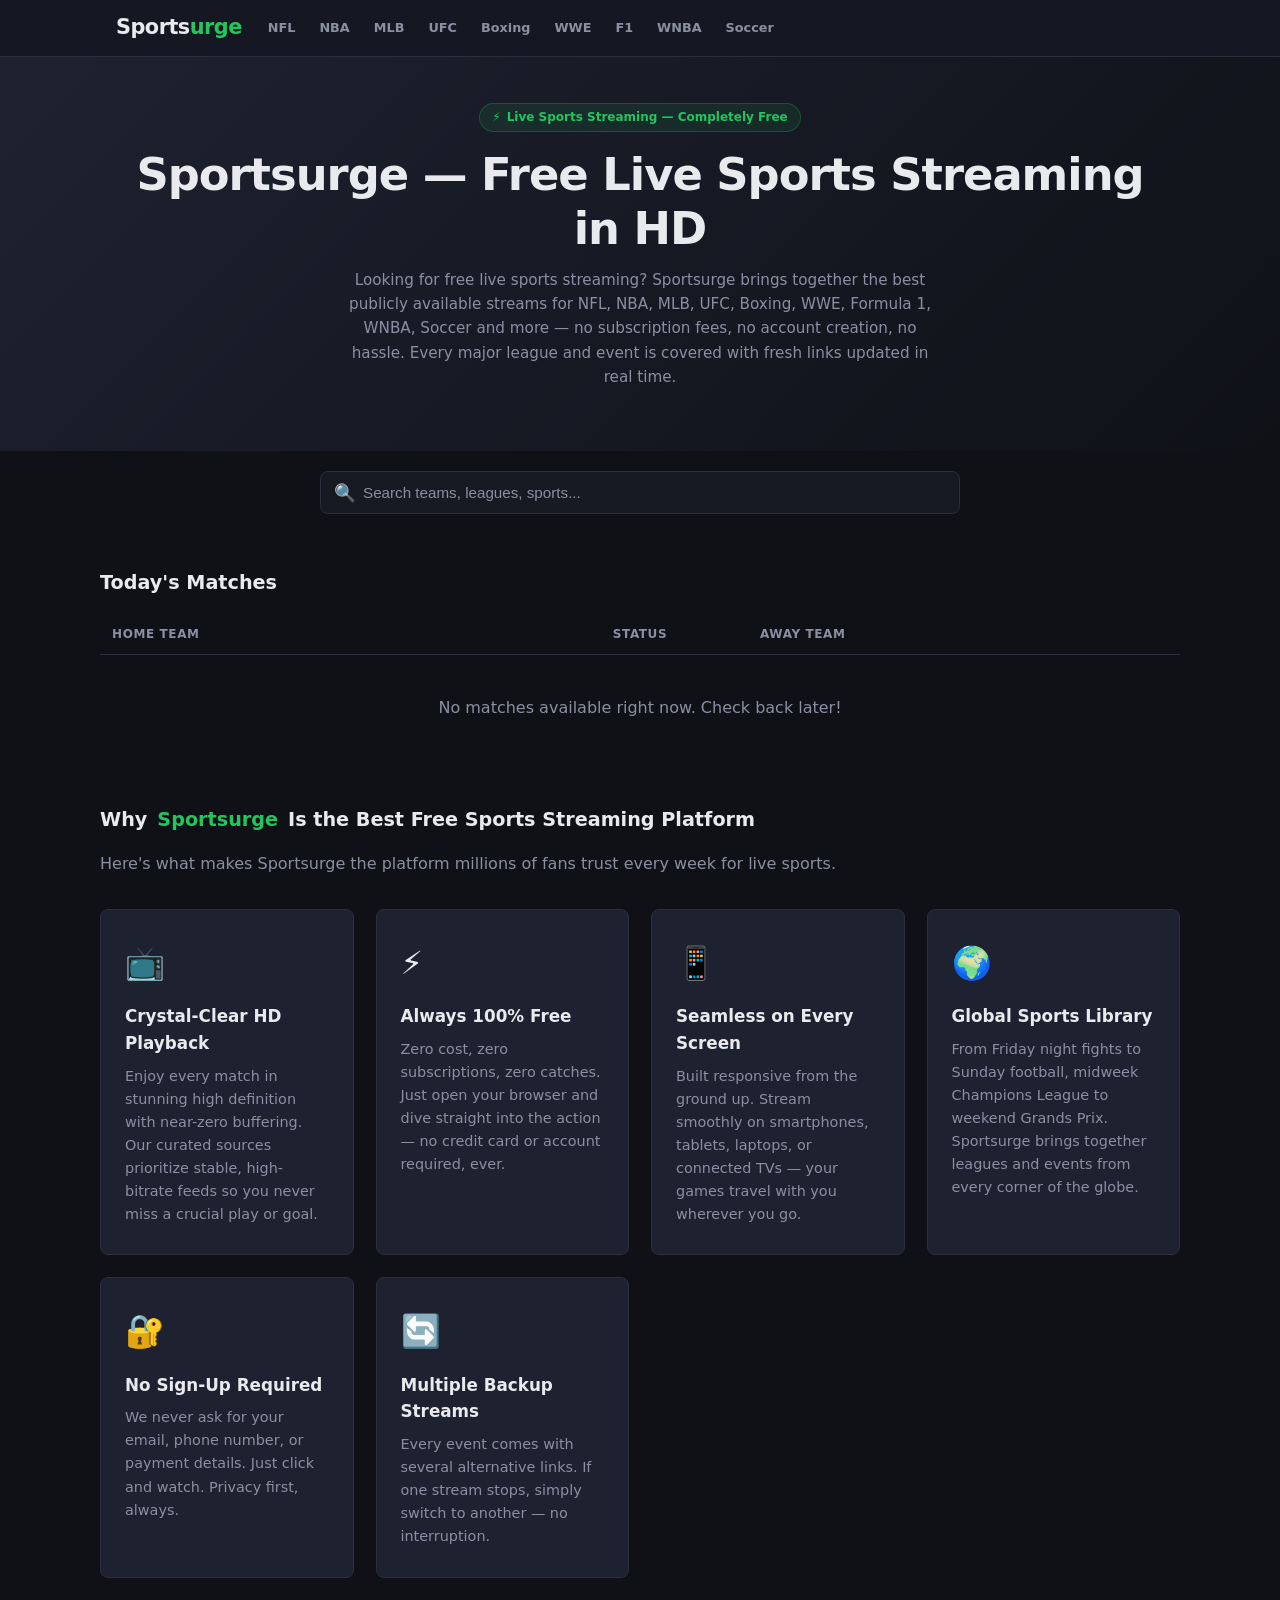
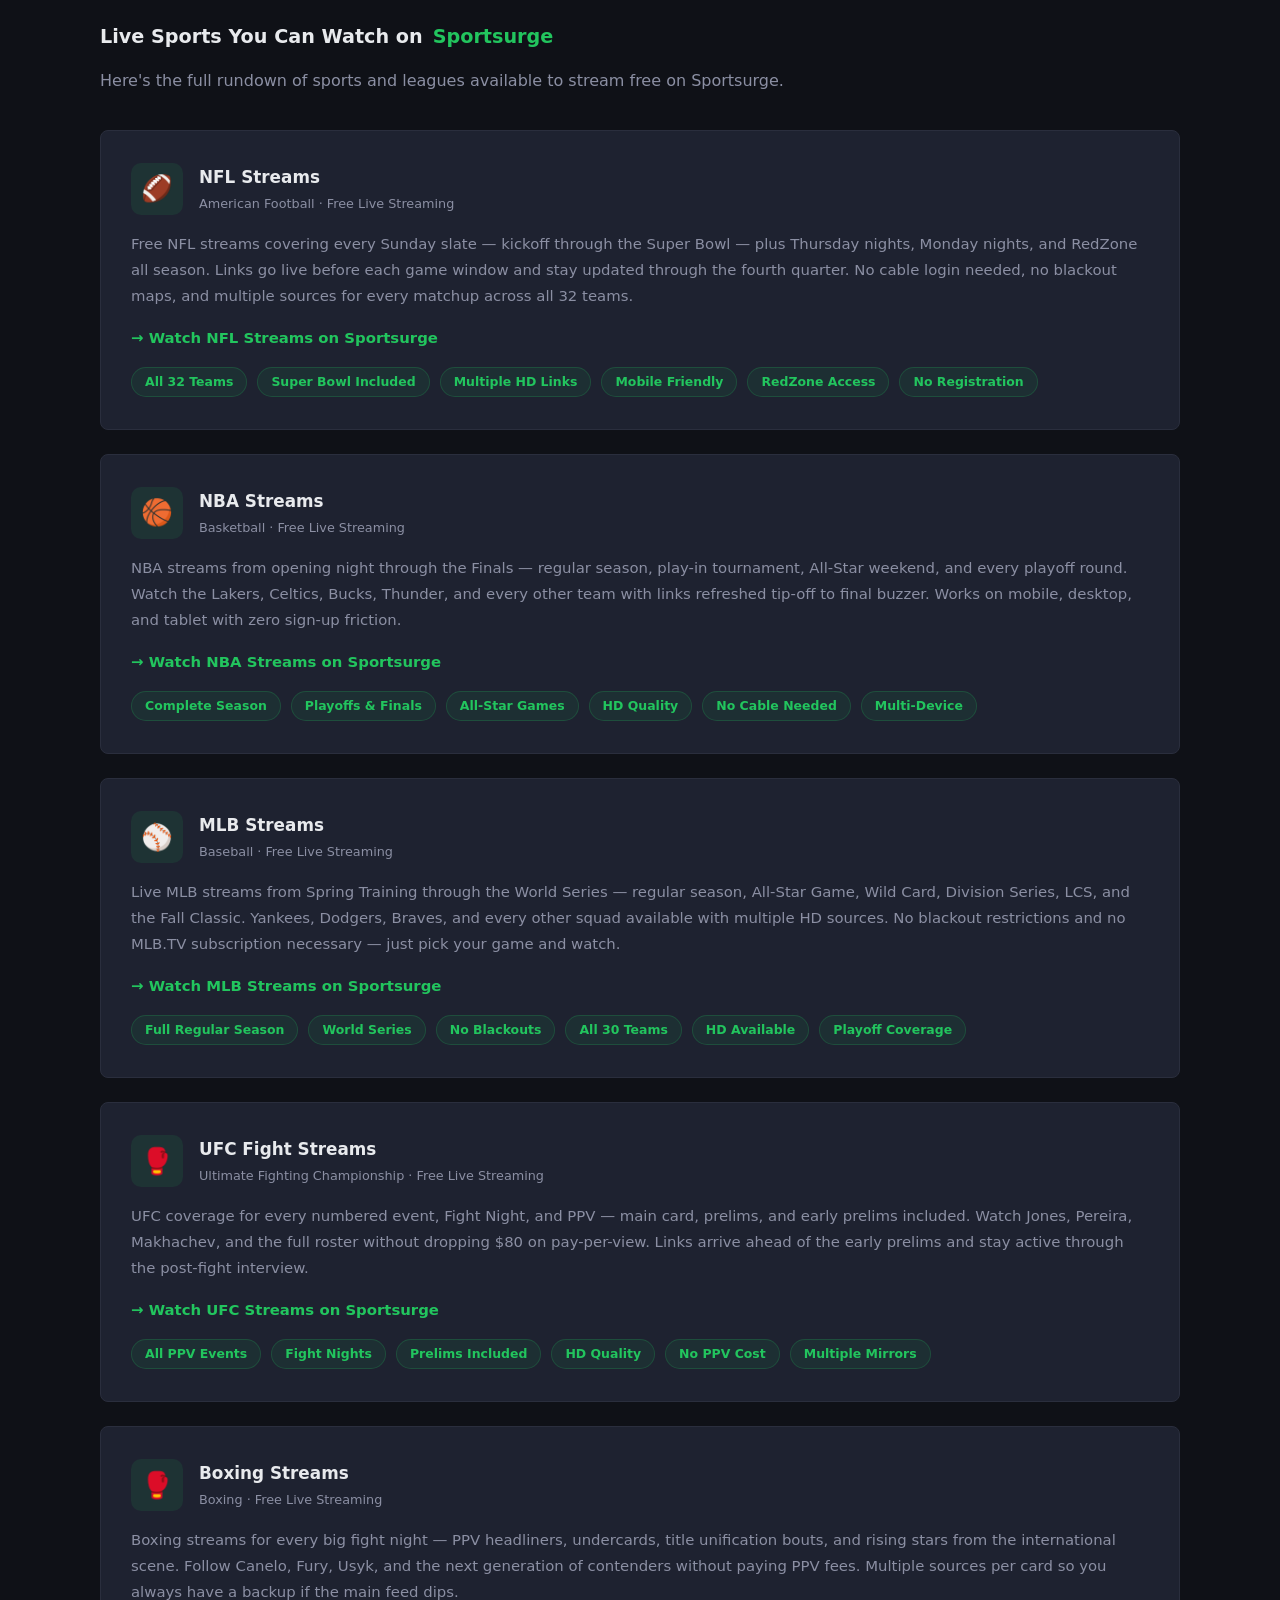
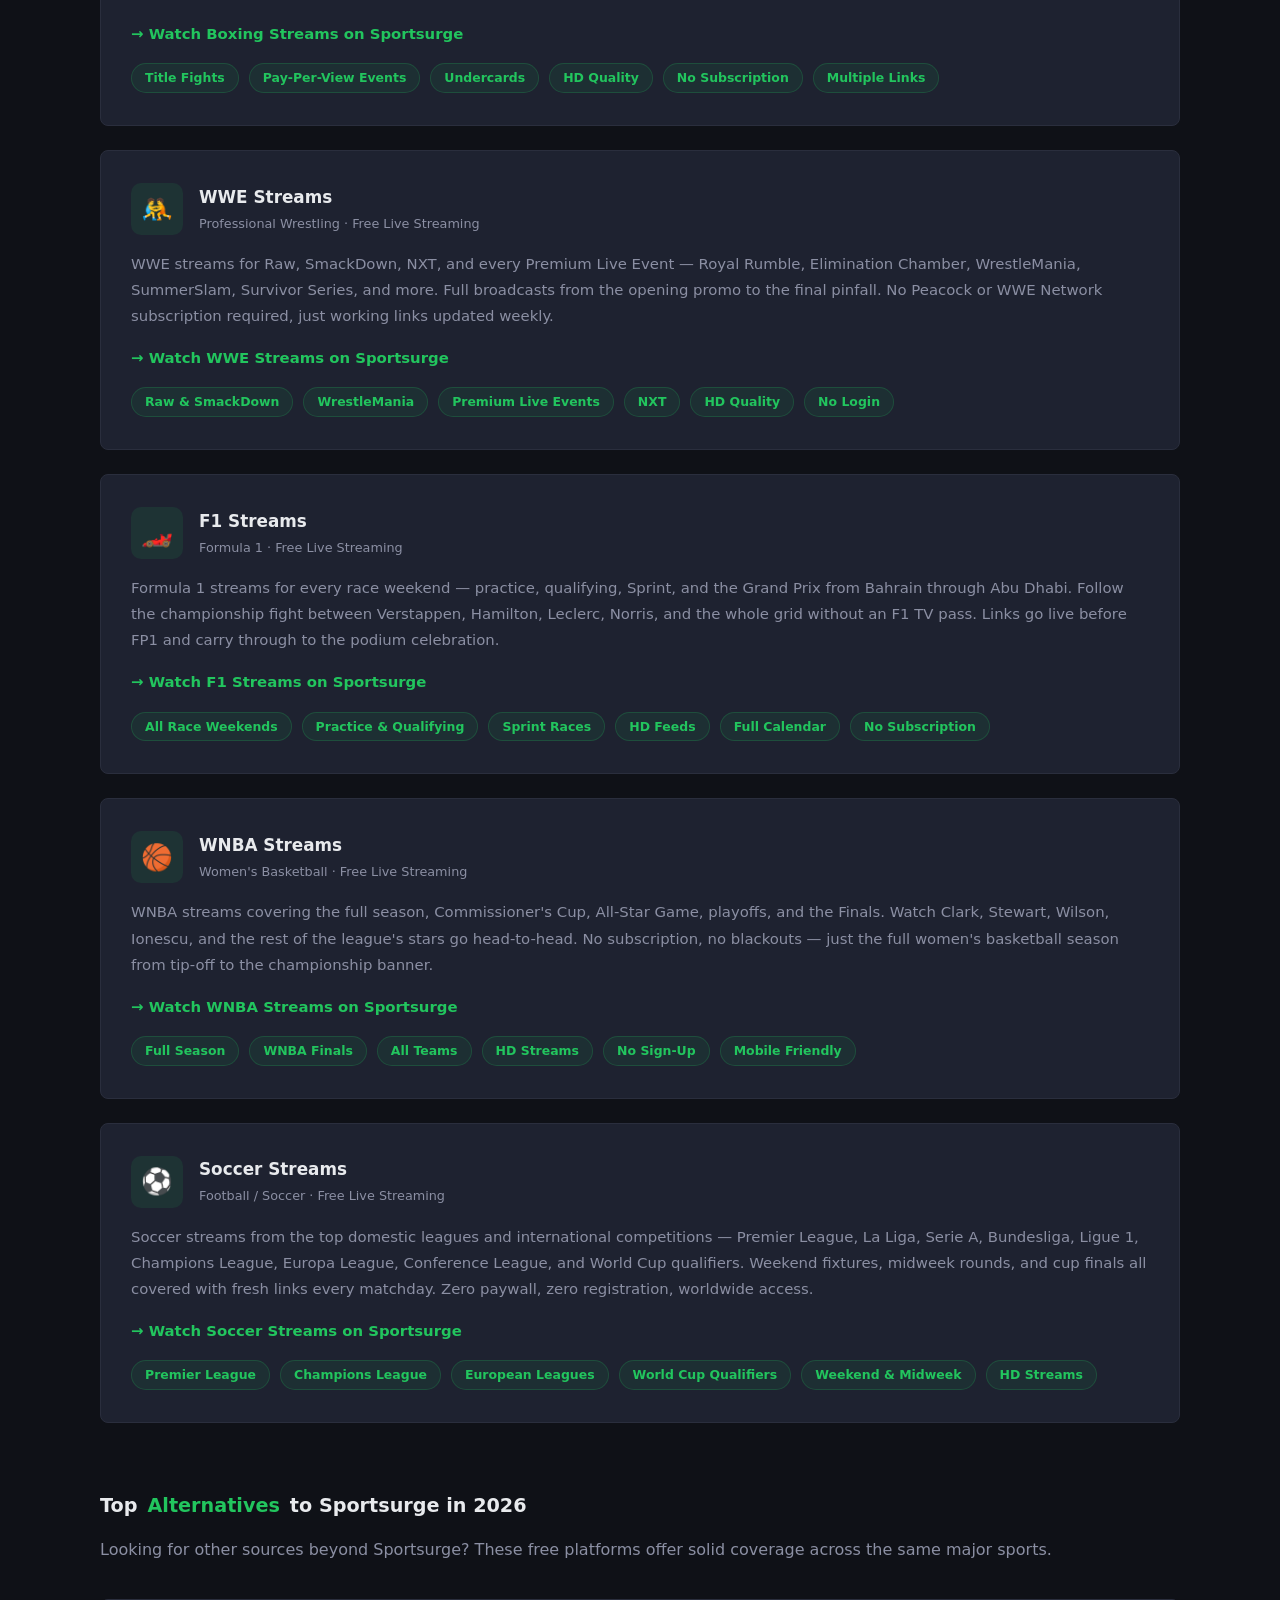
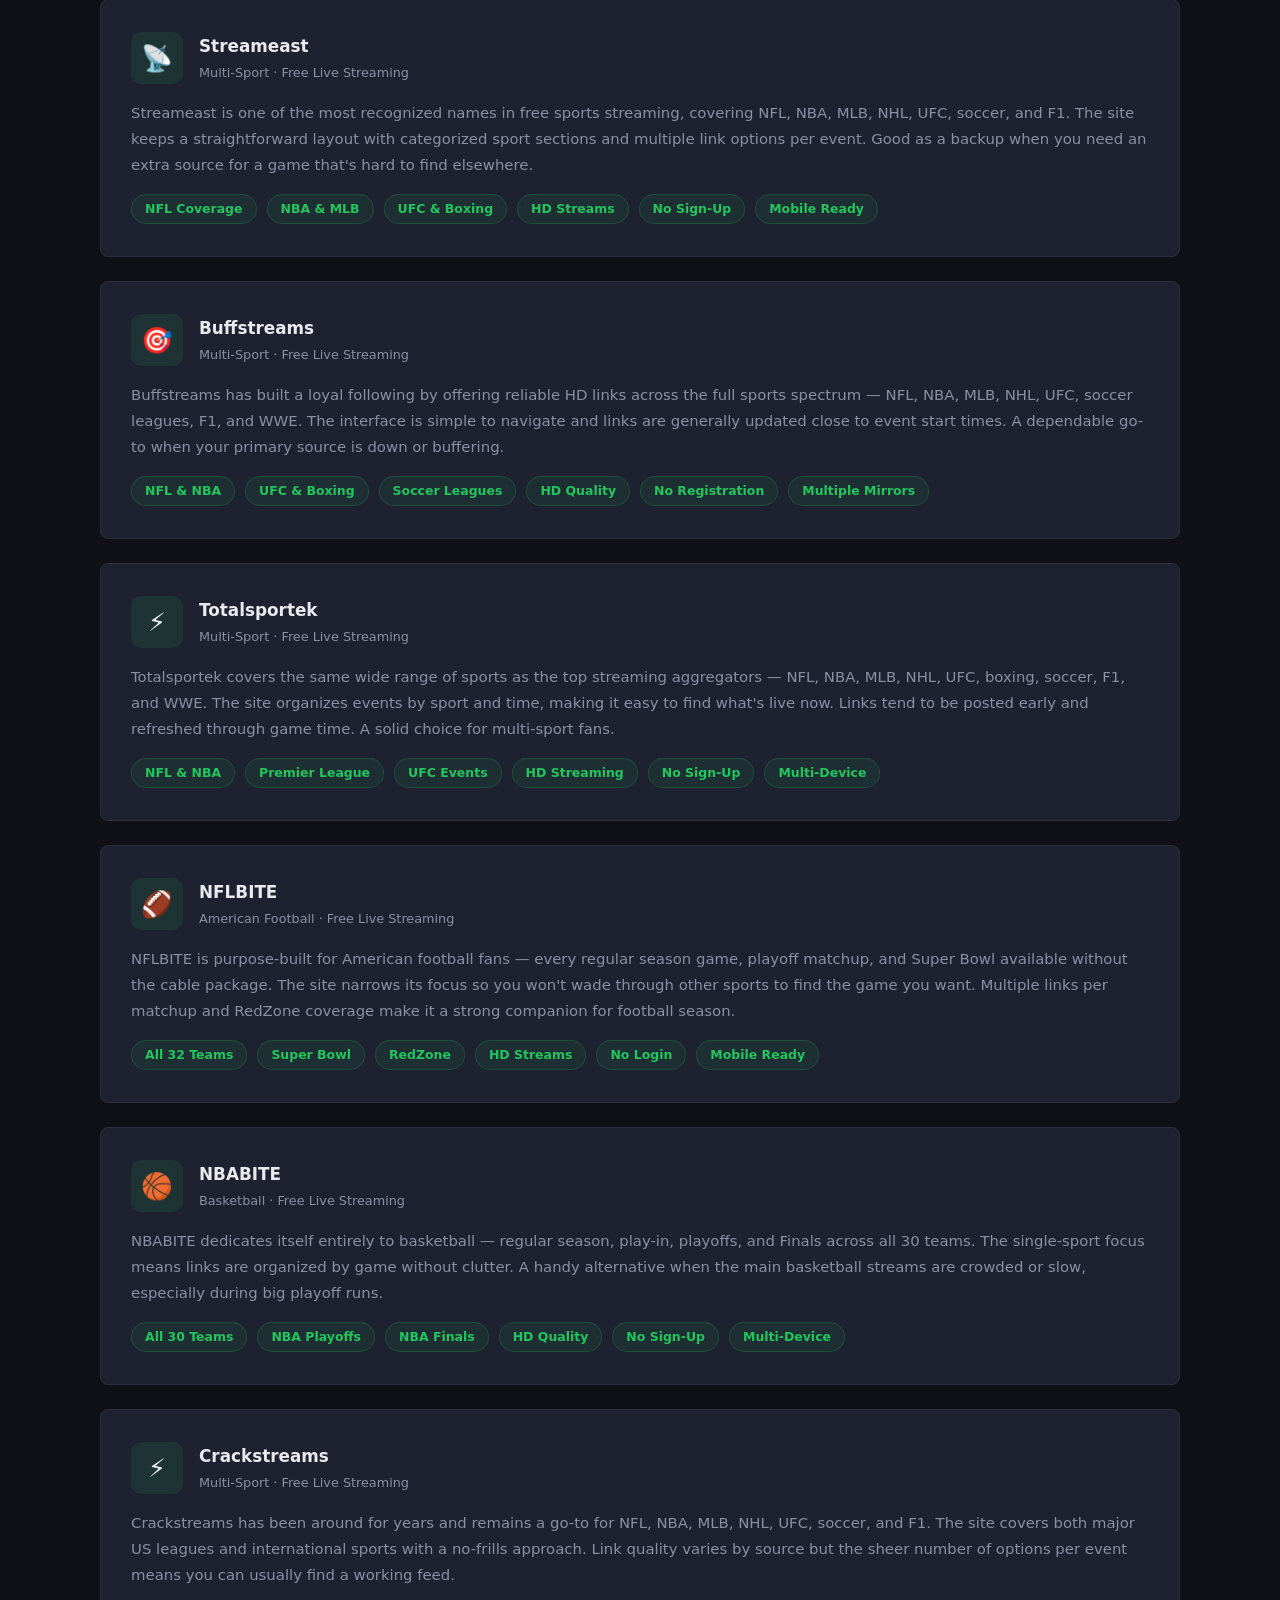
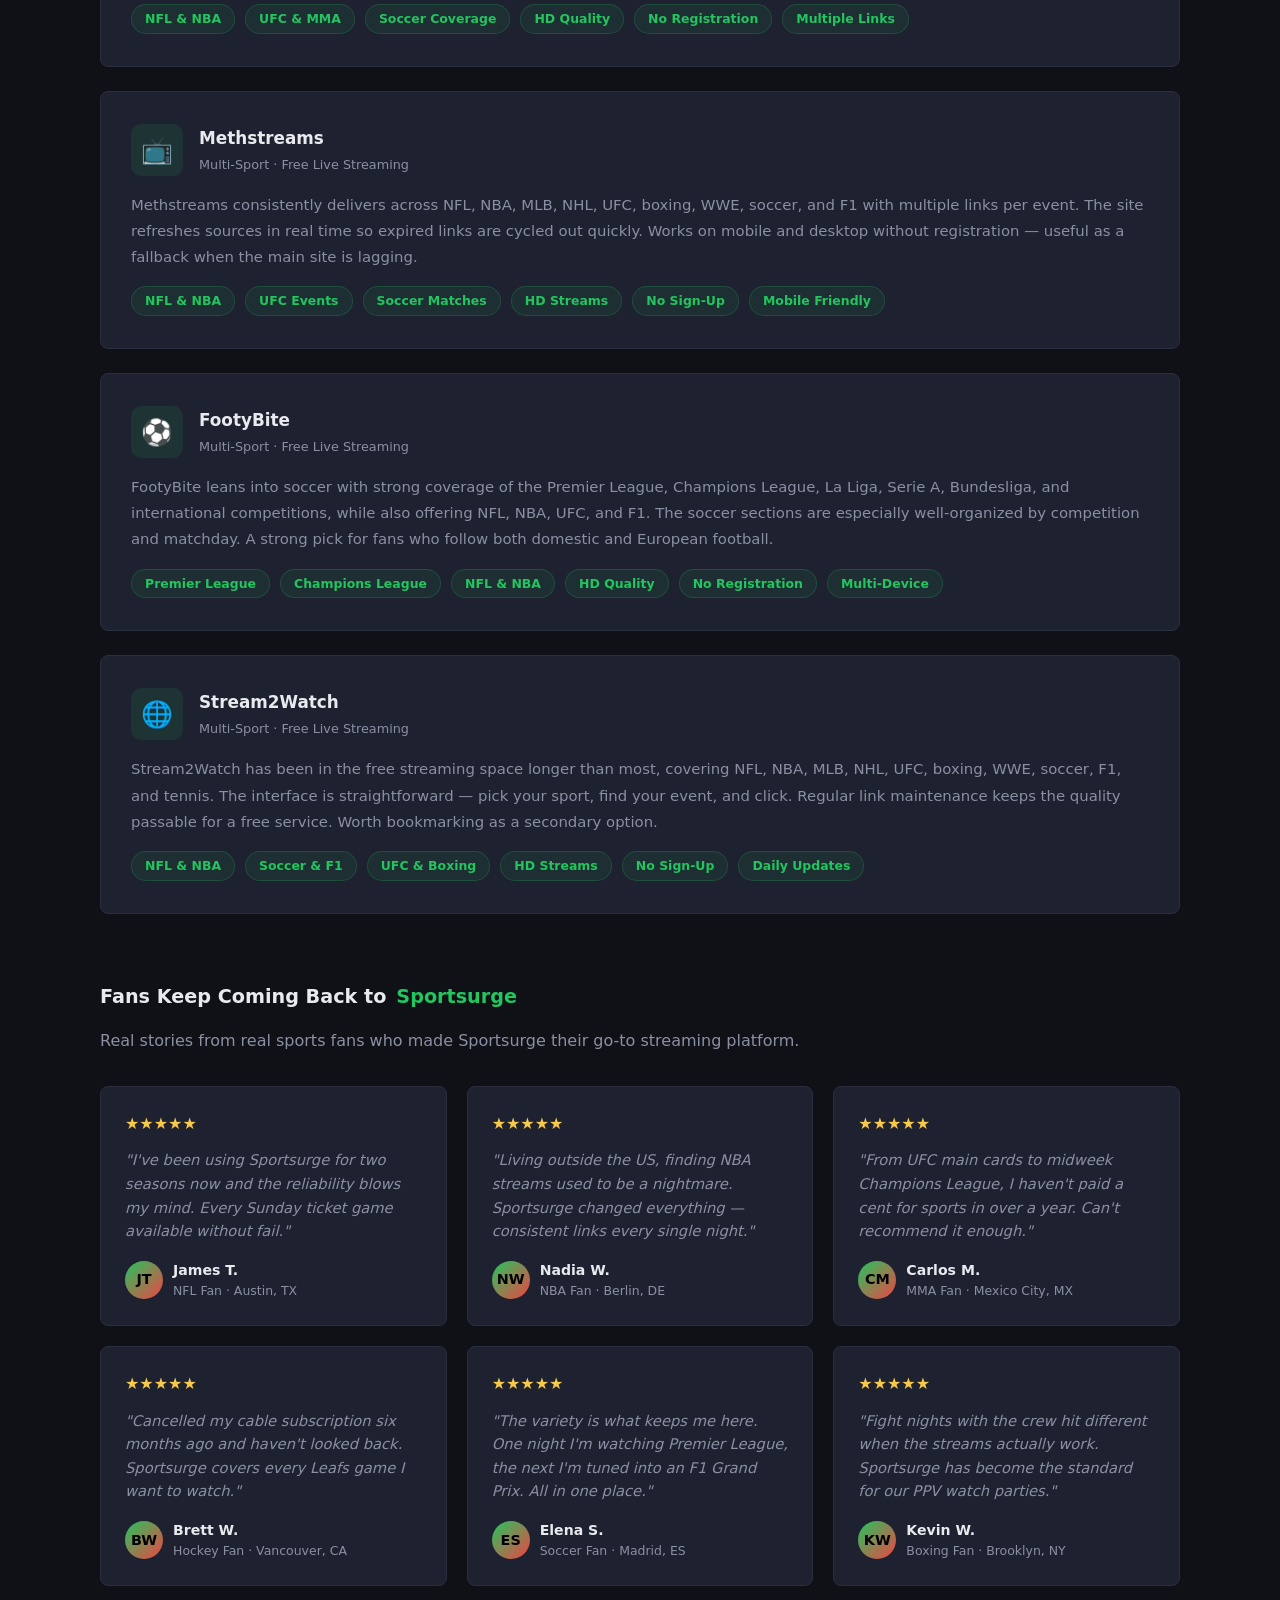
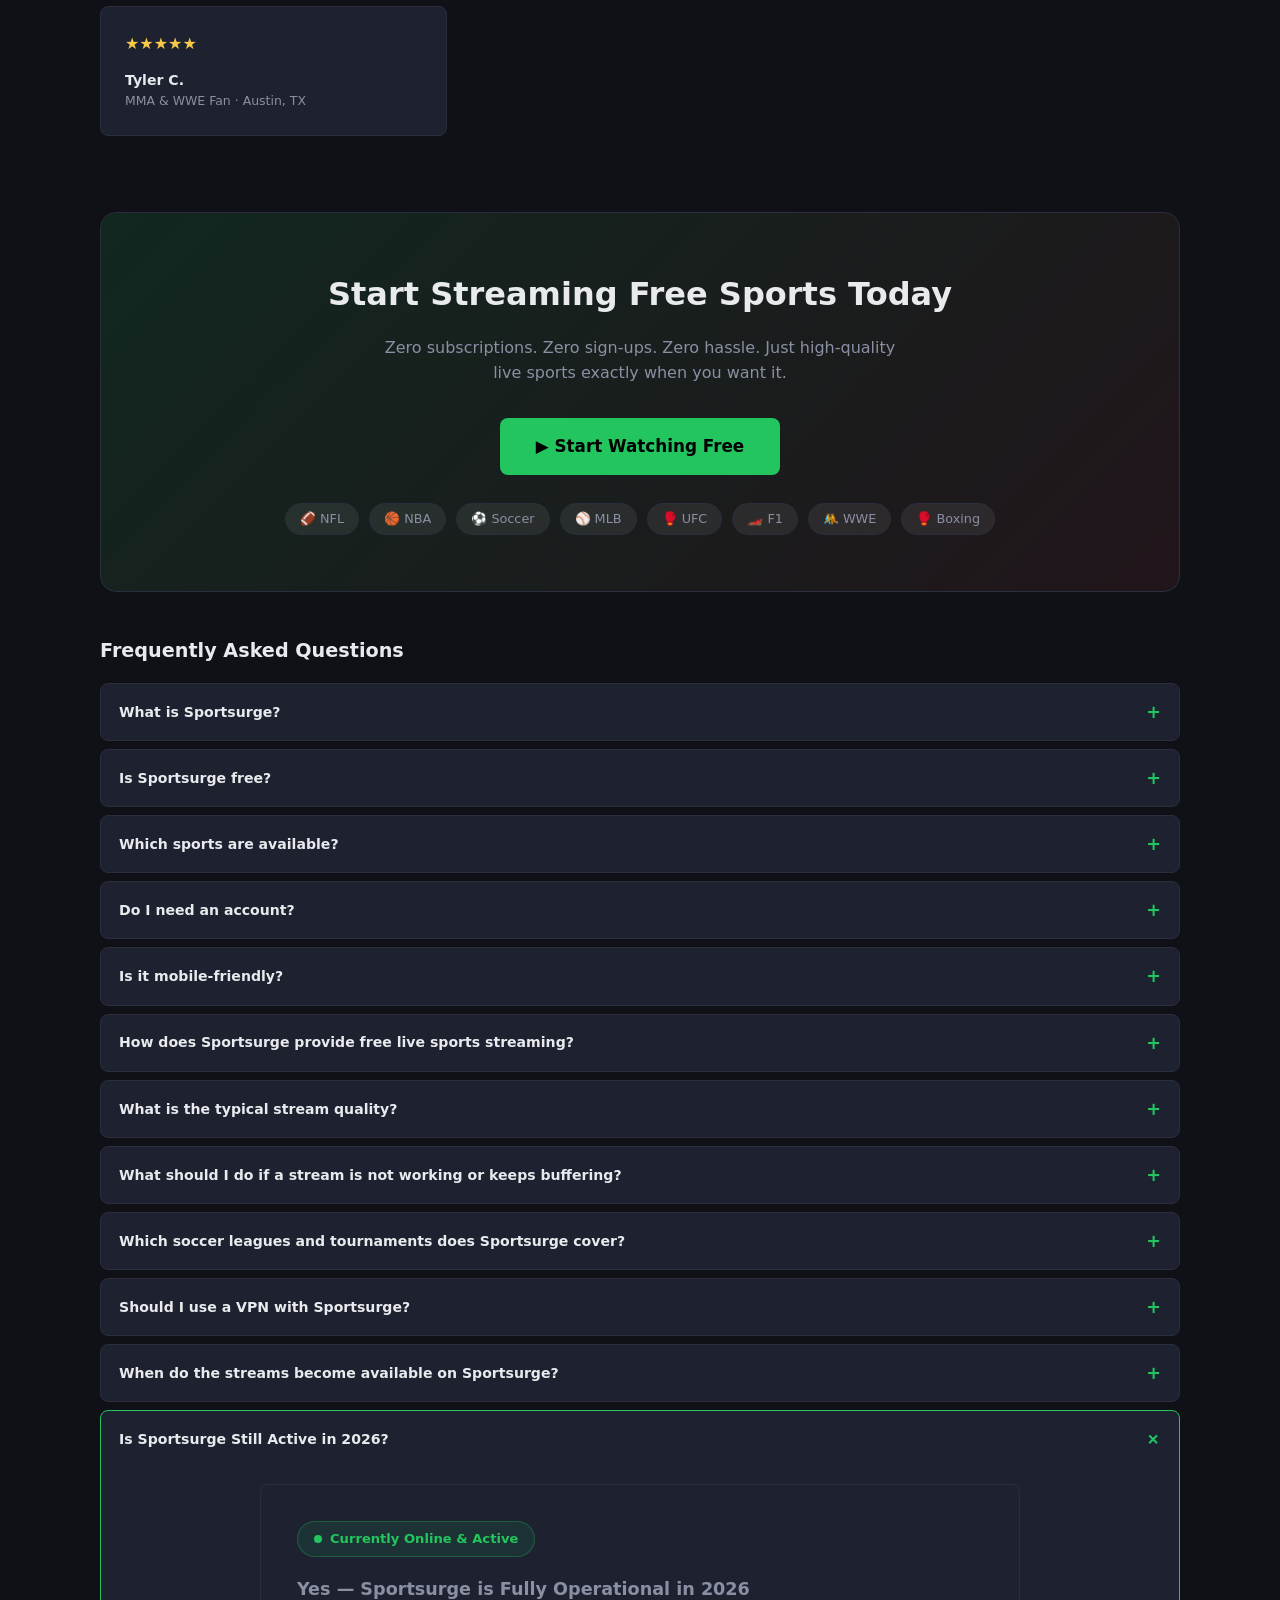
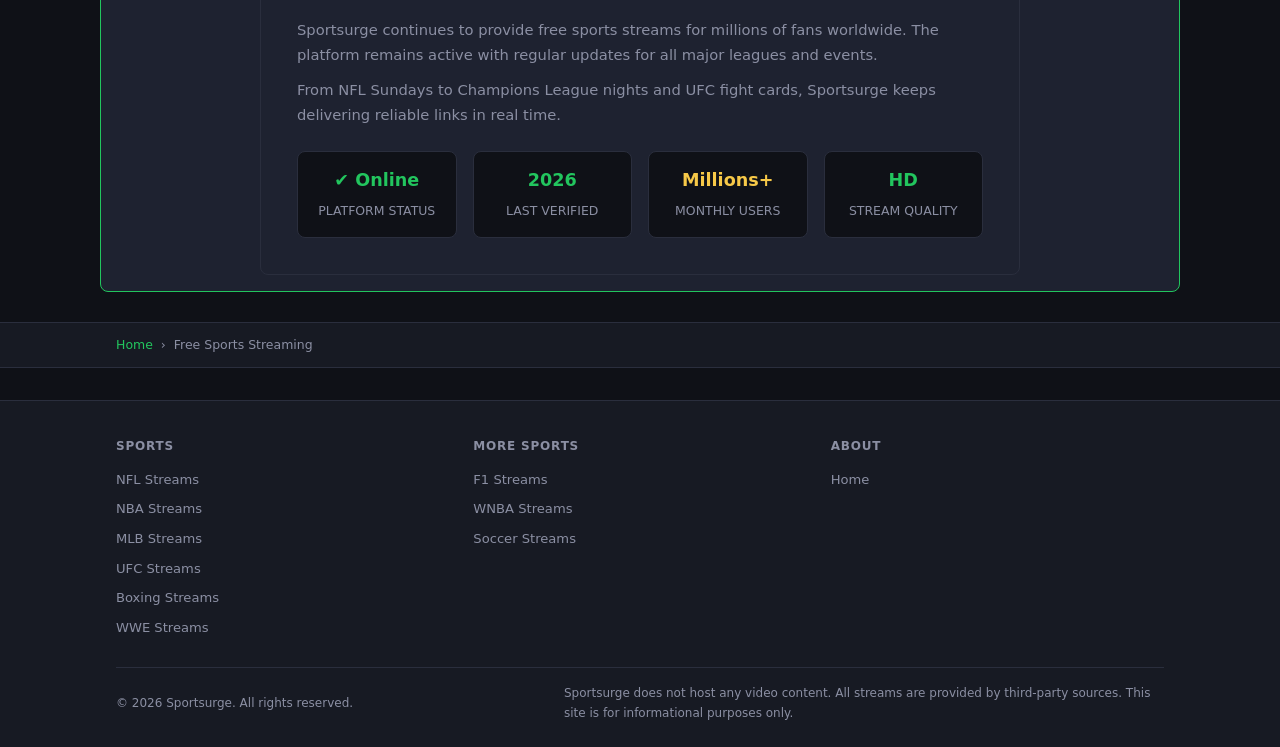
==== index.html @ 013709b2 "Rewrite all duplicate content, add hreflang tags, update JSON-LD, add SEO articles to all 9 category" ====
﻿<!DOCTYPE html>
<html lang="en">
<head>
  <meta charset="utf-8" />
  <meta name="viewport" content="width=device-width, initial-scale=1.0">
  <title>Sportsurge - Free Live Sports Streaming | NFL, NBA, UFC, MLB</title>
  <meta name="description" content="Sportsurge is your free live sports streaming destination. Watch NFL, NBA, MLB, UFC, Boxing, WWE, F1, and more live and on-demand. No sign-up required.">
  <meta name="robots" content="index, follow, max-snippet:-1, max-image-preview:large, max-video-preview:-1">
  <link rel="canonical" href="https://sportsurge.shop/">
    <link rel="icon" type="image/png" href="/favicon.png">

  <link rel="alternate" hreflang="tr" href="https://sportsurge.shop/" />
  <link rel="alternate" hreflang="az" href="https://sportsurge.shop/" />
  <link rel="alternate" hreflang="pt" href="https://sportsurge.shop/" />
  <link rel="alternate" hreflang="ru" href="https://sportsurge.shop/" />
  <link rel="alternate" hreflang="uk" href="https://sportsurge.shop/" />
  <link rel="alternate" hreflang="kk" href="https://sportsurge.shop/" />
  <link rel="alternate" hreflang="se" href="https://sportsurge.shop/" />
  <link rel="alternate" hreflang="sv-SE" href="https://sportsurge.shop/" />
  <link rel="alternate" hreflang="ar" href="https://sportsurge.shop/" />
  <link rel="alternate" hreflang="en" href="https://sportsurge.shop/" />
  <link rel="alternate" hreflang="nl" href="https://sportsurge.shop/" />
  <link rel="alternate" hreflang="de" href="https://sportsurge.shop/" />
  <link rel="alternate" hreflang="mx" href="https://sportsurge.shop/" />
  <link rel="alternate" hreflang="it" href="https://sportsurge.shop/" />
  <link rel="alternate" hreflang="au" href="https://sportsurge.shop/" />
  <link rel="alternate" hreflang="ca" href="https://sportsurge.shop/" />
  <link rel="alternate" hreflang="es" href="https://sportsurge.shop/" />
  <link rel="alternate" hreflang="pl" href="https://sportsurge.shop/" />
  <link rel="alternate" hreflang="bg" href="https://sportsurge.shop/" />
  <link rel="alternate" hreflang="ro" href="https://sportsurge.shop/" />
  <link rel="alternate" hreflang="ge" href="https://sportsurge.shop/" />
  <link rel="alternate" hreflang="x-default" href="https://sportsurge.shop/" />

  <meta property="og:type" content="website">
  <meta property="og:url" content="https://sportsurge.shop/">
  <meta property="og:site_name" content="Sportsurge">
  <meta property="og:title" content="Sportsurge - Free Live Sports Streaming">
  <meta property="og:description" content="Watch free live sports on Sportsurge. NFL, NBA, MLB, UFC, Boxing, WWE, F1 and more.">
  <meta name="twitter:title" content="Sportsurge - Free Sports Streaming">
  <meta name="twitter:description" content="Watch NFL, NBA, MLB, UFC, F1 and more live and free.">
  <script type="application/ld+json">
  {
    "@context": "https://schema.org",
    "@graph": [
      {
        "@type": "WebSite",
        "@id": "https://sportsurge.shop/#website",
        "name": "Sportsurge",
        "alternateName": ["Sportsurge Live", "Sportsurge Sports Streaming", "Sportsurge Reddit", "Sportsurge HD"],
        "url": "https://sportsurge.shop/",
        "description": "Sportsurge - Watch free live sports streams for NFL, NBA, MLB, UFC, Boxing, WWE, F1 and more. No sign-up needed.",
        "inLanguage": "en-US",
        "potentialAction": {
          "@type": "SearchAction",
          "target": {
            "@type": "EntryPoint",
            "urlTemplate": "https://sportsurge.shop/?s={search_term_string}"
          },
          "query-input": "required name=search_term_string"
        },
        "publisher": {
          "@id": "https://sportsurge.shop/#organization"
        }
      },
      {
        "@type": "Organization",
        "@id": "https://sportsurge.shop/#organization",
        "name": "Sportsurge",
        "url": "https://sportsurge.shop/",
        "sameAs": ["https://sportsurge.shop/"]
      },
      {
        "@type": "WebPage",
        "@id": "https://sportsurge.shop/#webpage",
        "url": "https://sportsurge.shop/",
        "name": "Sportsurge - Watch Free Live Sports Streaming in HD",
        "isPartOf": {
          "@id": "https://sportsurge.shop/#website"
        },
        "about": {
          "@id": "https://sportsurge.shop/#organization"
        },
        "datePublished": "2020-03-15T08:00:00+00:00",
        "dateModified": "2026-07-03T00:00:00+00:00",
        "description": "Sportsurge - Watch free live sports streams for NFL, NBA, MLB, UFC, Boxing, WWE, F1, WNBA, Soccer and more. High-quality streams with multiple backup links. No sign-up needed.",
        "breadcrumb": {
          "@id": "https://sportsurge.shop/#breadcrumb"
        },
        "inLanguage": "en-US"
      },
      {
        "@type": "BreadcrumbList",
        "@id": "https://sportsurge.shop/#breadcrumb",
        "itemListElement": [
          {
            "@type": "ListItem",
            "position": 1,
            "name": "Home",
            "item": "https://sportsurge.shop/"
          }
        ]
      },
      {
        "@type": "FAQPage",
        "@id": "https://sportsurge.shop/#faq",
        "mainEntity": [
          {"@type":"Question","name":"What is Sportsurge?","acceptedAnswer":{"@type":"Answer","text":"Sportsurge is a free live sports streaming platform that aggregates publicly available sports streams. We provide links to live NFL, NBA, MLB, UFC, Boxing, WWE, F1, WNBA, Soccer, and more."}},
          {"@type":"Question","name":"Is Sportsurge free?","acceptedAnswer":{"@type":"Answer","text":"Yes. Sportsurge is 100% free. No subscription, no registration, no hidden fees."}},
          {"@type":"Question","name":"Which sports are available on Sportsurge?","acceptedAnswer":{"@type":"Answer","text":"We cover NFL, NBA, MLB, UFC, Boxing, WWE, Formula 1, WNBA, NCAA, Soccer (Premier League, Champions League, La Liga), and many more."}},
          {"@type":"Question","name":"Do I need an account?","acceptedAnswer":{"@type":"Answer","text":"No. Just visit the site and start watching. No account or payment needed."}},
          {"@type":"Question","name":"Is Sportsurge mobile-friendly?","acceptedAnswer":{"@type":"Answer","text":"Yes. Sportsurge works on all devices including phones, tablets, laptops, and desktops."}},
          {"@type":"Question","name":"How does Sportsurge provide free live sports streaming?","acceptedAnswer":{"@type":"Answer","text":"Sportsurge acts as a smart aggregator that collects and organizes the best publicly available sports streams from across the internet. We do not host or upload any video content ourselves. Instead, we curate and present high-quality live streams for major sports events in an easy-to-navigate format."}},
          {"@type":"Question","name":"What is the typical stream quality on Sportsurge?","acceptedAnswer":{"@type":"Answer","text":"Most streams are available in 720p or 1080p HD, depending on the source. We prioritize the best available free links and provide multiple options for each event to ensure you find a stable, high-quality stream."}},
          {"@type":"Question","name":"What should I do if a stream is not working?","acceptedAnswer":{"@type":"Answer","text":"Most events on Sportsurge offer several alternative stream links. If one link buffers or stops working, simply try another one from the list. Links are frequently updated, especially closer to game time. Using a stable internet connection and an updated browser usually provides the best results."}},
          {"@type":"Question","name":"Which soccer leagues and tournaments does Sportsurge cover?","acceptedAnswer":{"@type":"Answer","text":"Sportsurge provides extensive soccer coverage including the English Premier League, La Liga, Serie A, Bundesliga, Ligue 1, UEFA Champions League, Europa League, MLS, Liga MX, and major international tournaments such as the FIFA World Cup, UEFA European Championship, and Copa América."}},
          {"@type":"Question","name":"Should I use a VPN with Sportsurge?","acceptedAnswer":{"@type":"Answer","text":"A VPN is not required but recommended for added privacy and to bypass potential regional restrictions. Many users choose to use a VPN for an extra layer of security while streaming."}},
          {"@type":"Question","name":"When do the streams become available?","acceptedAnswer":{"@type":"Answer","text":"Streams typically start appearing 30 minutes to 2 hours before the official start time of the event. For major events like playoffs, finals, or big PPV fights, links often become available even earlier. We continuously monitor and add new sources as they go live."}},
          {"@type":"Question","name":"Is Sportsurge still active in 2026?","acceptedAnswer":{"@type":"Answer","text":"Yes, Sportsurge is fully operational and active in 2026. The platform continues to provide free sports streams for millions of fans worldwide with regular updates for all major leagues and events."}}
        ]
      }
    ]
  }
  </script>

  <style>
    *,*::before,*::after{box-sizing:border-box;margin:0;padding:0}
    :root{--bg:#0f1117;--surface:#171a23;--card:#1e2230;--border:#2a2e3d;--primary:#22c55e;--accent:#ef4444;--gold:#f7c948;--text:#e8eaed;--muted:#8b8fa3;--radius:8px}
    html{scroll-behavior:smooth;overflow-y:scroll}
    body{background:var(--bg);color:var(--text);font-family:system-ui,-apple-system,'Segoe UI',Roboto,sans-serif;line-height:1.6;min-height:100vh}
    a{color:var(--primary);text-decoration:none}
    a:hover{text-decoration:underline}
    img{max-width:100%;display:block}
    .container{max-width:1080px;margin:0 auto;padding:0 16px}
    .sr-only{position:absolute;width:1px;height:1px;padding:0;margin:-1px;overflow:hidden;clip:rect(0,0,0,0);white-space:nowrap;border:0}

    nav{background:rgba(23,26,35,.95);backdrop-filter:blur(12px);border-bottom:1px solid var(--border);position:sticky;top:0;z-index:100}
    .nav-inner{display:flex;align-items:center;height:56px;gap:8px}
    .logo{font-size:1.3rem;font-weight:900;letter-spacing:-.5px;color:var(--text);white-space:nowrap}
    .logo span{color:var(--primary)}
    .nav-toggle{display:none}
    .nav-hamburger{display:none;font-size:1.5rem;color:var(--text);cursor:pointer;padding:4px 8px;user-select:none;margin-left:auto}
    .nav-scroll{display:flex;gap:4px;overflow-x:auto;flex:1;scrollbar-width:none;-ms-overflow-style:none;padding:0 8px}
    .nav-scroll::-webkit-scrollbar{display:none}
    .nav-link{color:var(--muted);font-size:.8rem;font-weight:600;padding:6px 10px;border-radius:6px;white-space:nowrap;transition:color .15s,background .15s}
    .nav-link:hover{color:var(--text);background:rgba(255,255,255,.06);text-decoration:none}
    .nav-link.active{color:var(--primary);background:rgba(34,197,94,.1)}
    @media(max-width:767px){.nav-hamburger{display:block}.nav-scroll{display:none;flex-direction:column;position:absolute;top:56px;left:0;right:0;background:var(--surface);border-bottom:1px solid var(--border);padding:8px 16px;gap:0}.nav-link{padding:10px 8px;border-bottom:1px solid var(--border);border-radius:0}.nav-link:last-child{border-bottom:none}#nav-toggle:checked~.nav-scroll{display:flex}}

    .hero{background:linear-gradient(135deg,var(--card),transparent);padding:46px 0 38px;text-align:center}
    .hero h1{font-size:clamp(1.6rem,4vw,2.8rem);font-weight:900;line-height:1.2;margin-bottom:12px;letter-spacing:-1px}
    .hero h1 em{font-style:normal;color:var(--primary)}
    .hero p{max-width:600px;margin:0 auto 24px;font-size:.95rem;color:var(--muted)}
    .hero-badge{display:inline-flex;align-items:center;gap:6px;background:rgba(34,197,94,.1);border:1px solid rgba(34,197,94,.25);color:var(--primary);padding:4px 12px;border-radius:20px;font-size:.75rem;font-weight:600;margin-bottom:16px}

    .search-wrap{max-width:640px;margin:20px auto 32px;position:relative}
    .search-input{width:100%;padding:12px 16px 12px 42px;border-radius:var(--radius);border:1px solid var(--border);background:var(--surface);color:var(--text);font-size:.95rem;outline:none;transition:border-color .2s}
    .search-input:focus{border-color:var(--primary)}
    .search-input::placeholder{color:var(--muted)}
    .search-icon{position:absolute;left:14px;top:50%;transform:translateY(-50%);color:var(--muted);font-size:1.1rem;pointer-events:none}
    .search-dropdown{position:absolute;top:100%;left:0;right:0;background:var(--surface);border:1px solid var(--border);border-radius:var(--radius);max-height:360px;overflow-y:auto;display:none;z-index:50;margin-top:4px}
    .search-dropdown.open{display:block}
    .search-item{padding:10px 14px;cursor:pointer;display:flex;align-items:center;gap:10px;border-bottom:1px solid var(--border);transition:background .15s}
    .search-item:last-child{border-bottom:none}
    .search-item:hover{background:rgba(255,255,255,.04)}
    .search-item-teams{flex:1;font-size:.85rem}
    .search-item-teams strong{font-weight:600;color:var(--text)}
    .search-item-meta{font-size:.75rem;color:var(--muted);text-align:right;white-space:nowrap}
    .search-item .cat-tag{font-size:.7rem;padding:2px 8px;border-radius:10px;background:rgba(34,197,94,.1);color:var(--primary)}

    .section{padding:22px 0}
    .section-title{font-size:1.2rem;font-weight:800;margin-bottom:16px;display:flex;align-items:center;gap:10px}
    .section-title span{color:var(--primary)}

    .match-table{width:100%;border-collapse:collapse;table-layout:fixed}
    .match-table th{padding:10px 12px;text-align:left;font-size:.75rem;font-weight:700;text-transform:uppercase;letter-spacing:.6px;color:var(--muted);border-bottom:1px solid var(--border)}
    .match-table th:nth-child(1),.match-row td:nth-child(1){width:40%}
    .match-table th:nth-child(2),.match-row td:nth-child(2){width:20%;text-align:center}
    .match-table th:nth-child(3),.match-row td:nth-child(3){width:calc(40% - 30px)}
    .match-table th:nth-child(4),.match-row td:nth-child(4){width:30px;text-align:center}
    .match-row{cursor:pointer;transition:background .15s}
    .match-row:hover{background:rgba(255,255,255,.04)}
    .match-row td{padding:10px 12px;height:56px;border-bottom:1px solid rgba(255,255,255,.04);vertical-align:middle}
    .skel td{padding:10px 12px;height:56px;background:linear-gradient(90deg,var(--card) 25%,rgba(255,255,255,.04) 50%,var(--card) 75%);background-size:200% 100%;animation:shimmer 1.5s infinite}
    @keyframes shimmer{0%{background-position:200% 0}100%{background-position:-200% 0}}
    .team-cell{display:flex;align-items:center;gap:8px}
    .team-cell img{width:22px;height:22px;border-radius:50%;flex-shrink:0;object-fit:contain}
    .team-cell .name{font-size:.85rem;font-weight:600}
    .status-cell{text-align:center}
    .status-live{color:var(--accent);font-weight:800;font-size:.85rem}
    .status-time{color:var(--text);font-size:.85rem;font-weight:600}
    .status-sub{color:var(--muted);font-size:.75rem;font-weight:400}
    .cat-tag{display:inline-block;font-size:.7rem;padding:2px 10px;border-radius:10px;background:rgba(34,197,94,.1);color:var(--primary);font-weight:600;margin-top:3px}
    .nav-icon{text-align:center;color:var(--muted);font-size:1.3rem;transition:transform .2s;line-height:1}
    .match-row:hover .nav-icon{transform:translateX(3px);color:var(--primary)}
    @media(max-width:599px){.match-table th{padding:6px 4px;font-size:.68rem}.match-row td,.skel td{padding:6px 4px;height:48px}.team-cell img{width:18px;height:18px}.team-cell .name{font-size:.78rem}.status-live,.status-time{font-size:.75rem}.match-table th:nth-child(1),.match-row td:nth-child(1){width:35%;overflow:hidden;text-overflow:ellipsis;white-space:nowrap}.match-table th:nth-child(2),.match-row td:nth-child(2){width:20%}.match-table th:nth-child(3),.match-row td:nth-child(3){width:calc(35% - 20px);overflow:hidden;text-overflow:ellipsis;white-space:nowrap}.match-table th:nth-child(4),.match-row td:nth-child(4){width:20px;text-align:center}}

    details{background:var(--card);border:1px solid var(--border);border-radius:var(--radius);overflow:hidden;margin-bottom:8px}
    details[open]{border-color:var(--primary)}
    summary{padding:14px 18px;font-weight:700;font-size:.88rem;cursor:pointer;list-style:none;display:flex;justify-content:space-between;align-items:center;user-select:none}
    summary::-webkit-details-marker{display:none}
    summary::after{content:'+';color:var(--primary);font-size:1.1rem;transition:transform .2s}
    details[open] summary::after{transform:rotate(45deg)}
    .faq-body{padding:0 18px 16px;color:var(--muted);font-size:.84rem;line-height:1.7}

    footer{background:var(--surface);border-top:1px solid var(--border);padding:36px 0 24px;margin-top:32px}
    .footer-inner{display:grid;grid-template-columns:repeat(auto-fit,minmax(150px,1fr));gap:24px;margin-bottom:24px}
    .footer-col h4{font-size:.75rem;font-weight:700;text-transform:uppercase;letter-spacing:.8px;color:var(--muted);margin-bottom:10px}
    .footer-col ul{list-style:none}
    .footer-col li{margin-bottom:4px}
    .footer-col a{font-size:.82rem;color:var(--muted);transition:color .15s}
    .footer-col a:hover{color:var(--primary);text-decoration:none}
    .footer-bottom{border-top:1px solid var(--border);padding-top:16px;display:flex;justify-content:space-between;align-items:center;flex-wrap:wrap;gap:8px}
    .footer-bottom p{font-size:.75rem;color:var(--muted)}
    .disclaimer{font-size:.72rem;color:var(--muted);max-width:600px}

    .page-section{display:none}
    .page-section.active{display:block}

    .match-hero{text-align:center;padding:56px 0 44px;background:linear-gradient(135deg,var(--card),transparent)}
    .match-hero .teams{display:flex;justify-content:center;align-items:center;gap:24px;margin-bottom:20px}
    .match-hero .team{display:flex;flex-direction:column;align-items:center;gap:8px}
    .match-hero .team img{width:64px;height:64px;border-radius:50%;object-fit:contain}
    .match-hero .team .tname{font-size:1.25rem;font-weight:800}
    .match-hero .vs{width:40px;height:40px;border-radius:50%;background:var(--card);border:1px solid var(--border);display:flex;align-items:center;justify-content:center;font-size:.8rem;font-weight:700;color:var(--muted);flex-shrink:0}
    .match-hero .single-title{font-size:clamp(1.3rem,3vw,2rem);font-weight:800;margin-bottom:16px;line-height:1.3}
    .match-hero .meta{color:var(--muted);font-size:.9rem;display:flex;gap:12px;justify-content:center;flex-wrap:wrap}
    .match-hero .meta .live-label{color:var(--accent);font-weight:800}

    .source-card{background:var(--card);border:1px solid var(--border);border-radius:var(--radius);overflow:hidden;margin-bottom:12px}
    .source-card .sc-header{display:flex;justify-content:space-between;align-items:center;padding:12px 16px;background:var(--surface);border-bottom:1px solid var(--border)}
    .source-card .sc-header .sc-name{font-weight:700;font-size:.88rem}
    .source-card .sc-header .sc-count{font-size:.75rem;color:var(--muted)}
    .source-card table{width:100%;border-collapse:collapse;table-layout:fixed}
    .source-card th{padding:8px 12px;text-align:left;font-size:.7rem;font-weight:700;text-transform:uppercase;letter-spacing:.5px;color:var(--muted);border-bottom:1px solid var(--border);background:var(--card)}
    .source-card td{padding:10px 12px;border-bottom:1px solid rgba(255,255,255,.04);font-size:.82rem;vertical-align:middle}
    .source-card tr:last-child td{border-bottom:none}
    .source-card .snum{color:var(--muted);font-weight:600;width:36px;text-align:center}
    .source-card .slang{display:flex;align-items:center;gap:8px}
    .hd-badge{display:inline-block;font-size:.65rem;font-weight:700;padding:2px 8px;border-radius:4px;background:rgba(34,197,94,.15);color:var(--primary)}
    .sd-badge{display:inline-block;font-size:.65rem;font-weight:700;padding:2px 8px;border-radius:4px;background:rgba(139,143,163,.15);color:var(--muted)}
    .source-card .sv{color:var(--muted);font-size:.78rem;text-align:right}
    .src-watch-btn{display:inline-block;background:var(--primary);color:#000;padding:6px 16px;border-radius:5px;font-weight:700;font-size:.78rem;transition:opacity .15s;white-space:nowrap;text-decoration:none}
    .src-watch-btn:hover{opacity:.85;text-decoration:none}
    .src-watch-btn.active{background:rgba(34,197,94,.15);color:var(--primary);cursor:default;opacity:1}

    .skel-hero{text-align:center;padding:56px 0 44px}
    .skel-hero .skel-row{display:flex;justify-content:center;align-items:center;gap:24px;margin-bottom:20px}
    .skel-hero .skel-circle{width:64px;height:64px;border-radius:50%;background:linear-gradient(90deg,var(--card) 25%,rgba(255,255,255,.04) 50%,var(--card) 75%);background-size:200% 100%;animation:shimmer 1.5s infinite}
    .skel-hero .skel-vs{width:40px;height:40px;border-radius:50%;background:var(--border)}
    .skel-hero .skel-bar{height:14px;border-radius:6px;background:linear-gradient(90deg,var(--card) 25%,rgba(255,255,255,.04) 50%,var(--card) 75%);background-size:200% 100%;animation:shimmer 1.5s infinite;margin:0 auto 8px}
    .skel-hero .skel-bar.w200{width:200px}
    .skel-hero .skel-bar.w150{width:150px}
    .skel-source{background:var(--card);border:1px solid var(--border);border-radius:var(--radius);overflow:hidden;margin-bottom:12px}
    .skel-source .skel-hdr{display:flex;justify-content:space-between;padding:12px 16px;background:var(--surface);border-bottom:1px solid var(--border)}
    .skel-source .skel-hdr .skel-bar{height:12px;border-radius:6px;background:linear-gradient(90deg,var(--card) 25%,rgba(255,255,255,.04) 50%,var(--card) 75%);background-size:200% 100%;animation:shimmer 1.5s infinite}
    .skel-source .skel-hdr .w100{width:100px}
    .skel-source .skel-hdr .w60{width:60px}
    .skel-source .skel-stream{display:flex;padding:10px 12px;border-bottom:1px solid rgba(255,255,255,.04);gap:12px;align-items:center}
    .skel-source .skel-stream:last-child{border-bottom:none}
    .skel-source .skel-stream .skel-bar{height:12px;border-radius:6px;background:linear-gradient(90deg,var(--card) 25%,rgba(255,255,255,.04) 50%,var(--card) 75%);background-size:200% 100%;animation:shimmer 1.5s infinite}
    .skel-source .skel-stream .sn{width:24px}
    .skel-source .skel-stream .sl{width:80px}
    .skel-source .skel-stream .sv{width:60px;margin-left:auto}
    .skel-source .skel-stream .sb{width:60px}

    .features-grid{display:grid;grid-template-columns:repeat(auto-fit,minmax(240px,1fr));gap:22px;margin-top:32px}
    .feature-card{background:var(--card);border:1px solid var(--border);border-radius:var(--radius);padding:28px 24px;transition:border-color .25s,transform .25s}
    .feature-card:hover{border-color:var(--primary);transform:translateY(-3px)}
    .feature-icon{font-size:2rem;margin-bottom:14px;display:block}
    .feature-card h3{font-size:1.05rem;font-weight:700;margin-bottom:8px}
    .feature-card p{font-size:.9rem;color:var(--muted)}

    .detail-block{background:var(--card);border:1px solid var(--border);border-radius:var(--radius);padding:32px 30px;margin-bottom:24px;transition:border-color .25s}
    .detail-block:hover{border-color:var(--primary)}
    .detail-header{display:flex;align-items:center;gap:16px;margin-bottom:16px}
    .detail-icon{width:52px;height:52px;border-radius:10px;flex-shrink:0;display:flex;align-items:center;justify-content:center;font-size:1.6rem;background:rgba(34,197,94,.1)}
    .detail-title{font-size:.9rem;font-weight:300}
    .detail-tag{font-size:.8rem;color:var(--muted);margin-top:3px}
    .detail-block p{color:var(--muted);font-size:.93rem;line-height:1.75;margin-bottom:16px}
    .features-list{display:flex;flex-wrap:wrap;gap:10px;margin-top:4px}
    .feature-pill{background:rgba(34,197,94,.08);border:1px solid rgba(34,197,94,.2);color:var(--primary);border-radius:20px;padding:4px 13px;font-size:.78rem;font-weight:600}

    .testimonials-grid{display:grid;grid-template-columns:repeat(auto-fit,minmax(260px,1fr));gap:20px;margin-top:32px}
    .testimonial-card{background:var(--card);border:1px solid var(--border);border-radius:var(--radius);padding:24px}
    .stars{color:var(--gold);font-size:1rem;margin-bottom:12px}
    .testimonial-card p{font-size:.92rem;color:var(--muted);margin-bottom:16px;font-style:italic}
    .reviewer{display:flex;align-items:center;gap:10px}
    .reviewer-avatar{width:38px;height:38px;border-radius:50%;background:linear-gradient(135deg,var(--primary),var(--accent));display:flex;align-items:center;justify-content:center;font-weight:800;font-size:.9rem;color:#000;flex-shrink:0}
    .reviewer-name{font-size:.88rem;font-weight:700}
    .reviewer-sub{font-size:.78rem;color:var(--muted)}

    .cta-section{background:linear-gradient(135deg,rgba(34,197,94,.12),rgba(239,68,68,.08));border:1px solid var(--border);border-radius:16px;padding:56px 40px;text-align:center;margin-top:32px}
    .cta-section h2{font-size:clamp(1.4rem,3.5vw,2rem);font-weight:900;margin-bottom:14px}
    .cta-section p{color:var(--muted);font-size:1rem;max-width:520px;margin:0 auto 32px}
    .cta-sports{display:flex;gap:10px;justify-content:center;flex-wrap:wrap;margin-top:28px}
    .sport-tag{background:rgba(255,255,255,.07);border:1px solid var(--border);border-radius:20px;padding:5px 14px;font-size:.8rem;color:var(--muted);transition:color .2s,background .2s}
a.sport-tag:hover{color:var(--primary);background:rgba(34,197,94,.08);text-decoration:none}

    .status-card{background:var(--card);border:1px solid var(--border);border-radius:var(--radius);padding:36px;max-width:760px;margin:16px auto 0}
    .status-badge{display:inline-flex;align-items:center;gap:8px;background:rgba(34,197,94,.1);border:1px solid rgba(34,197,94,.3);color:var(--primary);padding:6px 16px;border-radius:20px;font-size:.82rem;font-weight:700;margin-bottom:18px}
    .pulse{width:8px;height:8px;border-radius:50%;background:var(--primary);animation:pulse 1.6s infinite;display:inline-block}
    @keyframes pulse{0%,100%{opacity:1;transform:scale(1)}50%{opacity:.4;transform:scale(.7)}}
    .status-card h3{font-size:1.1rem;font-weight:800;margin-bottom:12px}
    .status-card p{color:var(--muted);font-size:.92rem}
    .status-info{display:grid;grid-template-columns:repeat(auto-fit,minmax(140px,1fr));gap:16px;margin-top:24px}
    .status-item{background:var(--bg);border:1px solid var(--border);border-radius:8px;padding:14px;text-align:center}
    .status-item strong{display:block;font-size:1.1rem;margin-bottom:4px}
    .status-item span{font-size:.78rem;color:var(--muted);text-transform:uppercase}

    @media(max-width:599px){
      .match-hero{padding:36px 0 28px}
      .match-hero .team img{width:48px;height:48px}
      .match-hero .team .tname{font-size:1rem}
      .match-hero .teams{gap:16px}
      .match-hero .vs{width:32px;height:32px;font-size:.7rem}
      .match-hero .meta{font-size:.82rem;gap:8px}
      .source-card th{padding:6px 8px;font-size:.65rem}
      .source-card td{padding:8px;font-size:.78rem}
      .source-card .sc-header{padding:10px 12px}
      .source-card .sc-header .sc-name{font-size:.82rem}
      .source-card .snum{width:28px}
      .src-watch-btn{padding:5px 12px;font-size:.72rem}
      .skel-hero{padding:36px 0 28px}
      .skel-hero .skel-circle{width:48px;height:48px}
      .skel-hero .skel-vs{width:32px;height:32px}
      .skel-hero .skel-row{gap:16px}
      .detail-block{padding:24px 18px}
      .detail-icon{width:42px;height:42px;font-size:1.3rem}
      .cta-section{padding:36px 24px}
      .status-card{padding:24px 18px}
    }
  </style>
</head>
<body>

  <nav>
    <div class="container nav-inner">
      <a href="/" class="logo">Sports<span>urge</span></a>
      <input type="checkbox" id="nav-toggle" class="nav-toggle">
      <label for="nav-toggle" class="nav-hamburger">&#9776;</label>
      <div class="nav-scroll" id="nav-links">
        <a href="/nfl/" class="nav-link" data-cat="nfl">NFL</a>
        <a href="/nba/" class="nav-link" data-cat="nba">NBA</a>
        <a href="/mlb/" class="nav-link" data-cat="mlb">MLB</a>
        <a href="/ufc/" class="nav-link" data-cat="ufc">UFC</a>
        <a href="/boxing/" class="nav-link" data-cat="boxing">Boxing</a>
        <a href="/wwe/" class="nav-link" data-cat="wwe">WWE</a>
        <a href="/f1/" class="nav-link" data-cat="f1">F1</a>
        <a href="/wnba/" class="nav-link" data-cat="wnba">WNBA</a>
        <a href="/soccer/" class="nav-link" data-cat="soccer">Soccer</a>
      </div>
    </div>
  </nav>
<main>
  <div id="page-home" class="page-section active">
    <section class="hero">
      <div class="container">
        <div class="hero-badge"><span>⚡</span> Live Sports Streaming — Completely Free</div>
        <h1>Sportsurge — Free Live Sports Streaming in HD</h1>
        <p>Looking for free live sports streaming? Sportsurge brings together the best publicly available streams for NFL, NBA, MLB, UFC, Boxing, WWE, Formula 1, WNBA, Soccer and more — no subscription fees, no account creation, no hassle. Every major league and event is covered with fresh links updated in real time.</p>
      </div>
    </section>

    <div class="container">
      <div class="search-wrap">
        <span class="search-icon">🔍</span>
        <input type="text" class="search-input" id="search-input" placeholder="Search teams, leagues, sports..." autocomplete="off">
        <div class="search-dropdown" id="search-dropdown"></div>
      </div>
    </div>

    <div class="container section" id="matches-section">
      <h2 class="section-title">Today's Matches</h2>
        <table class="match-table" id="match-table">
          <thead>
            <tr>
              <th>Home Team</th>
              <th>Status</th>
              <th>Away Team</th>
              <th></th>
            </tr>
          </thead>
          <tbody id="match-tbody">
            <tr class="skel"><td></td><td></td><td></td><td></td></tr>
            <tr class="skel"><td></td><td></td><td></td><td></td></tr>
            <tr class="skel"><td></td><td></td><td></td><td></td></tr>
            <tr class="skel"><td></td><td></td><td></td><td></td></tr>
            <tr class="skel"><td></td><td></td><td></td><td></td></tr>
            <tr class="skel"><td></td><td></td><td></td><td></td></tr>
            <tr class="skel"><td></td><td></td><td></td><td></td></tr>
            <tr class="skel"><td></td><td></td><td></td><td></td></tr>
            <tr class="skel"><td></td><td></td><td></td><td></td></tr>
            <tr class="skel"><td></td><td></td><td></td><td></td></tr>
          </tbody>
        </table>
    </div>



    <!-- ══ WHY SPORTSURGE ══ -->
    <section class="container section" aria-label="Why Sportsurge">
      <h2 class="section-title">Why <span>Sportsurge</span> Is the Best Free Sports Streaming Platform</h2>
      <p style="color:var(--muted);margin-bottom:24px">Here's what makes Sportsurge the platform millions of fans trust every week for live sports.</p>
      <div class="features-grid">
        <div class="feature-card">
          <span class="feature-icon">📺</span>
          <h3>Crystal-Clear HD Playback</h3>
          <p>Enjoy every match in stunning high definition with near-zero buffering. Our curated sources prioritize stable, high-bitrate feeds so you never miss a crucial play or goal.</p>
        </div>
        <div class="feature-card">
          <span class="feature-icon">⚡</span>
          <h3>Always 100% Free</h3>
          <p>Zero cost, zero subscriptions, zero catches. Just open your browser and dive straight into the action — no credit card or account required, ever.</p>
        </div>
        <div class="feature-card">
          <span class="feature-icon">📱</span>
          <h3>Seamless on Every Screen</h3>
          <p>Built responsive from the ground up. Stream smoothly on smartphones, tablets, laptops, or connected TVs — your games travel with you wherever you go.</p>
        </div>
        <div class="feature-card">
          <span class="feature-icon">🌍</span>
          <h3>Global Sports Library</h3>
          <p>From Friday night fights to Sunday football, midweek Champions League to weekend Grands Prix. Sportsurge brings together leagues and events from every corner of the globe.</p>
        </div>
        <div class="feature-card">
          <span class="feature-icon">🔐</span>
          <h3>No Sign-Up Required</h3>
          <p>We never ask for your email, phone number, or payment details. Just click and watch. Privacy first, always.</p>
        </div>
        <div class="feature-card">
          <span class="feature-icon">🔄</span>
          <h3>Multiple Backup Streams</h3>
          <p>Every event comes with several alternative links. If one stream stops, simply switch to another — no interruption.</p>
        </div>
      </div>
    </section>

    <!-- ══ SPORTS COVERAGE ══ -->
    <section class="container section" aria-label="Sports Coverage">
      <h2 class="section-title">Live Sports You Can Watch on <span>Sportsurge</span></h2>
      <p style="color:var(--muted);margin-bottom:36px">Here's the full rundown of sports and leagues available to stream free on Sportsurge.</p>

      <div class="detail-block">
        <div class="detail-header">
          <div class="detail-icon">🏈</div>
          <div>
            <div class="detail-title"><h3>NFL Streams</h3></div>
            <div class="detail-tag">American Football · Free Live Streaming</div>
          </div>
        </div>
        <p>Free NFL streams covering every Sunday slate — kickoff through the Super Bowl — plus Thursday nights, Monday nights, and RedZone all season. Links go live before each game window and stay updated through the fourth quarter. No cable login needed, no blackout maps, and multiple sources for every matchup across all 32 teams.</p>
        <p><a href="/nfl/" style="color:var(--primary);font-weight:700">→ Watch NFL Streams on Sportsurge</a></p>
        <div class="features-list">
          <span class="feature-pill">All 32 Teams</span>
          <span class="feature-pill">Super Bowl Included</span>
          <span class="feature-pill">Multiple HD Links</span>
          <span class="feature-pill">Mobile Friendly</span>
          <span class="feature-pill">RedZone Access</span>
          <span class="feature-pill">No Registration</span>
        </div>
      </div>

      <div class="detail-block">
        <div class="detail-header">
          <div class="detail-icon">🏀</div>
          <div>
            <div class="detail-title"><h3>NBA Streams</h3></div>
            <div class="detail-tag">Basketball · Free Live Streaming</div>
          </div>
        </div>
        <p>NBA streams from opening night through the Finals — regular season, play-in tournament, All-Star weekend, and every playoff round. Watch the Lakers, Celtics, Bucks, Thunder, and every other team with links refreshed tip-off to final buzzer. Works on mobile, desktop, and tablet with zero sign-up friction.</p>
        <p><a href="/nba/" style="color:var(--primary);font-weight:700">→ Watch NBA Streams on Sportsurge</a></p>
        <div class="features-list">
          <span class="feature-pill">Complete Season</span>
          <span class="feature-pill">Playoffs &amp; Finals</span>
          <span class="feature-pill">All-Star Games</span>
          <span class="feature-pill">HD Quality</span>
          <span class="feature-pill">No Cable Needed</span>
          <span class="feature-pill">Multi-Device</span>
        </div>
      </div>

      <div class="detail-block">
        <div class="detail-header">
          <div class="detail-icon">⚾</div>
          <div>
            <div class="detail-title"><h3>MLB Streams</h3></div>
            <div class="detail-tag">Baseball · Free Live Streaming</div>
          </div>
        </div>
        <p>Live MLB streams from Spring Training through the World Series — regular season, All-Star Game, Wild Card, Division Series, LCS, and the Fall Classic. Yankees, Dodgers, Braves, and every other squad available with multiple HD sources. No blackout restrictions and no MLB.TV subscription necessary — just pick your game and watch.</p>
        <p><a href="/mlb/" style="color:var(--primary);font-weight:700">→ Watch MLB Streams on Sportsurge</a></p>
        <div class="features-list">
          <span class="feature-pill">Full Regular Season</span>
          <span class="feature-pill">World Series</span>
          <span class="feature-pill">No Blackouts</span>
          <span class="feature-pill">All 30 Teams</span>
          <span class="feature-pill">HD Available</span>
          <span class="feature-pill">Playoff Coverage</span>
        </div>
      </div>

      <div class="detail-block">
        <div class="detail-header">
          <div class="detail-icon">🥊</div>
          <div>
            <div class="detail-title"><h3>UFC Fight Streams</h3></div>
            <div class="detail-tag">Ultimate Fighting Championship · Free Live Streaming</div>
          </div>
        </div>
        <p>UFC coverage for every numbered event, Fight Night, and PPV — main card, prelims, and early prelims included. Watch Jones, Pereira, Makhachev, and the full roster without dropping $80 on pay-per-view. Links arrive ahead of the early prelims and stay active through the post-fight interview.</p>
        <p><a href="/ufc/" style="color:var(--primary);font-weight:700">→ Watch UFC Streams on Sportsurge</a></p>
        <div class="features-list">
          <span class="feature-pill">All PPV Events</span>
          <span class="feature-pill">Fight Nights</span>
          <span class="feature-pill">Prelims Included</span>
          <span class="feature-pill">HD Quality</span>
          <span class="feature-pill">No PPV Cost</span>
          <span class="feature-pill">Multiple Mirrors</span>
        </div>
      </div>

      <div class="detail-block">
        <div class="detail-header">
          <div class="detail-icon">🥊</div>
          <div>
            <div class="detail-title"><h3>Boxing Streams</h3></div>
            <div class="detail-tag">Boxing · Free Live Streaming</div>
          </div>
        </div>
        <p>Boxing streams for every big fight night — PPV headliners, undercards, title unification bouts, and rising stars from the international scene. Follow Canelo, Fury, Usyk, and the next generation of contenders without paying PPV fees. Multiple sources per card so you always have a backup if the main feed dips.</p>
        <p><a href="/boxing/" style="color:var(--primary);font-weight:700">→ Watch Boxing Streams on Sportsurge</a></p>
        <div class="features-list">
          <span class="feature-pill">Title Fights</span>
          <span class="feature-pill">Pay-Per-View Events</span>
          <span class="feature-pill">Undercards</span>
          <span class="feature-pill">HD Quality</span>
          <span class="feature-pill">No Subscription</span>
          <span class="feature-pill">Multiple Links</span>
        </div>
      </div>

      <div class="detail-block">
        <div class="detail-header">
          <div class="detail-icon">🤼</div>
          <div>
            <div class="detail-title"><h3>WWE Streams</h3></div>
            <div class="detail-tag">Professional Wrestling · Free Live Streaming</div>
          </div>
        </div>
        <p>WWE streams for Raw, SmackDown, NXT, and every Premium Live Event — Royal Rumble, Elimination Chamber, WrestleMania, SummerSlam, Survivor Series, and more. Full broadcasts from the opening promo to the final pinfall. No Peacock or WWE Network subscription required, just working links updated weekly.</p>
        <p><a href="/wwe/" style="color:var(--primary);font-weight:700">→ Watch WWE Streams on Sportsurge</a></p>
        <div class="features-list">
          <span class="feature-pill">Raw &amp; SmackDown</span>
          <span class="feature-pill">WrestleMania</span>
          <span class="feature-pill">Premium Live Events</span>
          <span class="feature-pill">NXT</span>
          <span class="feature-pill">HD Quality</span>
          <span class="feature-pill">No Login</span>
        </div>
      </div>

      <div class="detail-block">
        <div class="detail-header">
          <div class="detail-icon">🏎️</div>
          <div>
            <div class="detail-title"><h3>F1 Streams</h3></div>
            <div class="detail-tag">Formula 1 · Free Live Streaming</div>
          </div>
        </div>
        <p>Formula 1 streams for every race weekend — practice, qualifying, Sprint, and the Grand Prix from Bahrain through Abu Dhabi. Follow the championship fight between Verstappen, Hamilton, Leclerc, Norris, and the whole grid without an F1 TV pass. Links go live before FP1 and carry through to the podium celebration.</p>
        <p><a href="/f1/" style="color:var(--primary);font-weight:700">→ Watch F1 Streams on Sportsurge</a></p>
        <div class="features-list">
          <span class="feature-pill">All Race Weekends</span>
          <span class="feature-pill">Practice &amp; Qualifying</span>
          <span class="feature-pill">Sprint Races</span>
          <span class="feature-pill">HD Feeds</span>
          <span class="feature-pill">Full Calendar</span>
          <span class="feature-pill">No Subscription</span>
        </div>
      </div>

      <div class="detail-block">
        <div class="detail-header">
          <div class="detail-icon">🏀</div>
          <div>
            <div class="detail-title"><h3>WNBA Streams</h3></div>
            <div class="detail-tag">Women's Basketball · Free Live Streaming</div>
          </div>
        </div>
        <p>WNBA streams covering the full season, Commissioner's Cup, All-Star Game, playoffs, and the Finals. Watch Clark, Stewart, Wilson, Ionescu, and the rest of the league's stars go head-to-head. No subscription, no blackouts — just the full women's basketball season from tip-off to the championship banner.</p>
        <p><a href="/wnba/" style="color:var(--primary);font-weight:700">→ Watch WNBA Streams on Sportsurge</a></p>
        <div class="features-list">
          <span class="feature-pill">Full Season</span>
          <span class="feature-pill">WNBA Finals</span>
          <span class="feature-pill">All Teams</span>
          <span class="feature-pill">HD Streams</span>
          <span class="feature-pill">No Sign-Up</span>
          <span class="feature-pill">Mobile Friendly</span>
        </div>
      </div>

      <div class="detail-block">
        <div class="detail-header">
          <div class="detail-icon">⚽</div>
          <div>
            <div class="detail-title"><h3>Soccer Streams</h3></div>
            <div class="detail-tag">Football / Soccer · Free Live Streaming</div>
          </div>
        </div>
        <p>Soccer streams from the top domestic leagues and international competitions — Premier League, La Liga, Serie A, Bundesliga, Ligue 1, Champions League, Europa League, Conference League, and World Cup qualifiers. Weekend fixtures, midweek rounds, and cup finals all covered with fresh links every matchday. Zero paywall, zero registration, worldwide access.</p>
        <p><a href="/soccer/" style="color:var(--primary);font-weight:700">→ Watch Soccer Streams on Sportsurge</a></p>
        <div class="features-list">
          <span class="feature-pill">Premier League</span>
          <span class="feature-pill">Champions League</span>
          <span class="feature-pill">European Leagues</span>
          <span class="feature-pill">World Cup Qualifiers</span>
          <span class="feature-pill">Weekend &amp; Midweek</span>
          <span class="feature-pill">HD Streams</span>
        </div>
      </div>
    </section>

    <!-- ══ TOP ALTERNATIVES ══ -->
    <section class="container section" aria-label="Top Alternatives">
      <h2 class="section-title">Top <span>Alternatives</span> to Sportsurge in 2026</h2>
      <p style="color:var(--muted);margin-bottom:36px">Looking for other sources beyond Sportsurge? These free platforms offer solid coverage across the same major sports.</p>

      <div class="detail-block">
        <div class="detail-header">
          <div class="detail-icon">📡</div>
          <div>
            <div class="detail-title"><h3>Streameast</h3></div>
            <div class="detail-tag">Multi-Sport · Free Live Streaming</div>
          </div>
        </div>
        <p>Streameast is one of the most recognized names in free sports streaming, covering NFL, NBA, MLB, NHL, UFC, soccer, and F1. The site keeps a straightforward layout with categorized sport sections and multiple link options per event. Good as a backup when you need an extra source for a game that's hard to find elsewhere.</p>
        <div class="features-list">
          <span class="feature-pill">NFL Coverage</span>
          <span class="feature-pill">NBA &amp; MLB</span>
          <span class="feature-pill">UFC &amp; Boxing</span>
          <span class="feature-pill">HD Streams</span>
          <span class="feature-pill">No Sign-Up</span>
          <span class="feature-pill">Mobile Ready</span>
        </div>
      </div>

      <div class="detail-block">
        <div class="detail-header">
          <div class="detail-icon">🎯</div>
          <div>
            <div class="detail-title"><h3>Buffstreams</h3></div>
            <div class="detail-tag">Multi-Sport · Free Live Streaming</div>
          </div>
        </div>
        <p>Buffstreams has built a loyal following by offering reliable HD links across the full sports spectrum — NFL, NBA, MLB, NHL, UFC, soccer leagues, F1, and WWE. The interface is simple to navigate and links are generally updated close to event start times. A dependable go-to when your primary source is down or buffering.</p>
        <div class="features-list">
          <span class="feature-pill">NFL &amp; NBA</span>
          <span class="feature-pill">UFC &amp; Boxing</span>
          <span class="feature-pill">Soccer Leagues</span>
          <span class="feature-pill">HD Quality</span>
          <span class="feature-pill">No Registration</span>
          <span class="feature-pill">Multiple Mirrors</span>
        </div>
      </div>

      <div class="detail-block">
        <div class="detail-header">
          <div class="detail-icon">⚡</div>
          <div>
            <div class="detail-title"><h3>Totalsportek</h3></div>
            <div class="detail-tag">Multi-Sport · Free Live Streaming</div>
          </div>
        </div>
        <p>Totalsportek covers the same wide range of sports as the top streaming aggregators — NFL, NBA, MLB, NHL, UFC, boxing, soccer, F1, and WWE. The site organizes events by sport and time, making it easy to find what's live now. Links tend to be posted early and refreshed through game time. A solid choice for multi-sport fans.</p>
        <div class="features-list">
          <span class="feature-pill">NFL &amp; NBA</span>
          <span class="feature-pill">Premier League</span>
          <span class="feature-pill">UFC Events</span>
          <span class="feature-pill">HD Streaming</span>
          <span class="feature-pill">No Sign-Up</span>
          <span class="feature-pill">Multi-Device</span>
        </div>
      </div>

      <div class="detail-block">
        <div class="detail-header">
          <div class="detail-icon">🏈</div>
          <div>
            <div class="detail-title"><h3>NFLBITE</h3></div>
            <div class="detail-tag">American Football · Free Live Streaming</div>
          </div>
        </div>
        <p>NFLBITE is purpose-built for American football fans — every regular season game, playoff matchup, and Super Bowl available without the cable package. The site narrows its focus so you won't wade through other sports to find the game you want. Multiple links per matchup and RedZone coverage make it a strong companion for football season.</p>
        <div class="features-list">
          <span class="feature-pill">All 32 Teams</span>
          <span class="feature-pill">Super Bowl</span>
          <span class="feature-pill">RedZone</span>
          <span class="feature-pill">HD Streams</span>
          <span class="feature-pill">No Login</span>
          <span class="feature-pill">Mobile Ready</span>
        </div>
      </div>

      <div class="detail-block">
        <div class="detail-header">
          <div class="detail-icon">🏀</div>
          <div>
            <div class="detail-title"><h3>NBABITE</h3></div>
            <div class="detail-tag">Basketball · Free Live Streaming</div>
          </div>
        </div>
        <p>NBABITE dedicates itself entirely to basketball — regular season, play-in, playoffs, and Finals across all 30 teams. The single-sport focus means links are organized by game without clutter. A handy alternative when the main basketball streams are crowded or slow, especially during big playoff runs.</p>
        <div class="features-list">
          <span class="feature-pill">All 30 Teams</span>
          <span class="feature-pill">NBA Playoffs</span>
          <span class="feature-pill">NBA Finals</span>
          <span class="feature-pill">HD Quality</span>
          <span class="feature-pill">No Sign-Up</span>
          <span class="feature-pill">Multi-Device</span>
        </div>
      </div>

      <div class="detail-block">
        <div class="detail-header">
          <div class="detail-icon">⚡</div>
          <div>
            <div class="detail-title"><h3>Crackstreams</h3></div>
            <div class="detail-tag">Multi-Sport · Free Live Streaming</div>
          </div>
        </div>
        <p>Crackstreams has been around for years and remains a go-to for NFL, NBA, MLB, NHL, UFC, soccer, and F1. The site covers both major US leagues and international sports with a no-frills approach. Link quality varies by source but the sheer number of options per event means you can usually find a working feed.</p>
        <div class="features-list">
          <span class="feature-pill">NFL &amp; NBA</span>
          <span class="feature-pill">UFC &amp; MMA</span>
          <span class="feature-pill">Soccer Coverage</span>
          <span class="feature-pill">HD Quality</span>
          <span class="feature-pill">No Registration</span>
          <span class="feature-pill">Multiple Links</span>
        </div>
      </div>

      <div class="detail-block">
        <div class="detail-header">
          <div class="detail-icon">📺</div>
          <div>
            <div class="detail-title"><h3>Methstreams</h3></div>
            <div class="detail-tag">Multi-Sport · Free Live Streaming</div>
          </div>
        </div>
        <p>Methstreams consistently delivers across NFL, NBA, MLB, NHL, UFC, boxing, WWE, soccer, and F1 with multiple links per event. The site refreshes sources in real time so expired links are cycled out quickly. Works on mobile and desktop without registration — useful as a fallback when the main site is lagging.</p>
        <div class="features-list">
          <span class="feature-pill">NFL &amp; NBA</span>
          <span class="feature-pill">UFC Events</span>
          <span class="feature-pill">Soccer Matches</span>
          <span class="feature-pill">HD Streams</span>
          <span class="feature-pill">No Sign-Up</span>
          <span class="feature-pill">Mobile Friendly</span>
        </div>
      </div>

      <div class="detail-block">
        <div class="detail-header">
          <div class="detail-icon">⚽</div>
          <div>
            <div class="detail-title"><h3>FootyBite</h3></div>
            <div class="detail-tag">Multi-Sport · Free Live Streaming</div>
          </div>
        </div>
        <p>FootyBite leans into soccer with strong coverage of the Premier League, Champions League, La Liga, Serie A, Bundesliga, and international competitions, while also offering NFL, NBA, UFC, and F1. The soccer sections are especially well-organized by competition and matchday. A strong pick for fans who follow both domestic and European football.</p>
        <div class="features-list">
          <span class="feature-pill">Premier League</span>
          <span class="feature-pill">Champions League</span>
          <span class="feature-pill">NFL &amp; NBA</span>
          <span class="feature-pill">HD Quality</span>
          <span class="feature-pill">No Registration</span>
          <span class="feature-pill">Multi-Device</span>
        </div>
      </div>

      <div class="detail-block">
        <div class="detail-header">
          <div class="detail-icon">🌐</div>
          <div>
            <div class="detail-title"><h3>Stream2Watch</h3></div>
            <div class="detail-tag">Multi-Sport · Free Live Streaming</div>
          </div>
        </div>
        <p>Stream2Watch has been in the free streaming space longer than most, covering NFL, NBA, MLB, NHL, UFC, boxing, WWE, soccer, F1, and tennis. The interface is straightforward — pick your sport, find your event, and click. Regular link maintenance keeps the quality passable for a free service. Worth bookmarking as a secondary option.</p>
        <div class="features-list">
          <span class="feature-pill">NFL &amp; NBA</span>
          <span class="feature-pill">Soccer &amp; F1</span>
          <span class="feature-pill">UFC &amp; Boxing</span>
          <span class="feature-pill">HD Streams</span>
          <span class="feature-pill">No Sign-Up</span>
          <span class="feature-pill">Daily Updates</span>
        </div>
      </div>
    </section>

    <!-- ══ TESTIMONIALS ══ -->
    <section class="container section" aria-label="Testimonials">
      <h2 class="section-title">Fans Keep Coming Back to <span>Sportsurge</span></h2>
      <p style="color:var(--muted);margin-bottom:24px">Real stories from real sports fans who made Sportsurge their go-to streaming platform.</p>
      <div class="testimonials-grid">
        <div class="testimonial-card">
          <div class="stars">★★★★★</div>
          <p>"I've been using Sportsurge for two seasons now and the reliability blows my mind. Every Sunday ticket game available without fail."</p>
          <div class="reviewer">
            <div class="reviewer-avatar">JT</div>
            <div>
              <div class="reviewer-name">James T.</div>
              <div class="reviewer-sub">NFL Fan · Austin, TX</div>
            </div>
          </div>
        </div>
        <div class="testimonial-card">
          <div class="stars">★★★★★</div>
          <p>"Living outside the US, finding NBA streams used to be a nightmare. Sportsurge changed everything — consistent links every single night."</p>
          <div class="reviewer">
            <div class="reviewer-avatar">NW</div>
            <div>
              <div class="reviewer-name">Nadia W.</div>
              <div class="reviewer-sub">NBA Fan · Berlin, DE</div>
            </div>
          </div>
        </div>
        <div class="testimonial-card">
          <div class="stars">★★★★★</div>
          <p>"From UFC main cards to midweek Champions League, I haven't paid a cent for sports in over a year. Can't recommend it enough."</p>
          <div class="reviewer">
            <div class="reviewer-avatar">CM</div>
            <div>
              <div class="reviewer-name">Carlos M.</div>
              <div class="reviewer-sub">MMA Fan · Mexico City, MX</div>
            </div>
          </div>
        </div>
        <div class="testimonial-card">
          <div class="stars">★★★★★</div>
          <p>"Cancelled my cable subscription six months ago and haven't looked back. Sportsurge covers every Leafs game I want to watch."</p>
          <div class="reviewer">
            <div class="reviewer-avatar">BW</div>
            <div>
              <div class="reviewer-name">Brett W.</div>
              <div class="reviewer-sub">Hockey Fan · Vancouver, CA</div>
            </div>
          </div>
        </div>
        <div class="testimonial-card">
          <div class="stars">★★★★★</div>
          <p>"The variety is what keeps me here. One night I'm watching Premier League, the next I'm tuned into an F1 Grand Prix. All in one place."</p>
          <div class="reviewer">
            <div class="reviewer-avatar">ES</div>
            <div>
              <div class="reviewer-name">Elena S.</div>
              <div class="reviewer-sub">Soccer Fan · Madrid, ES</div>
            </div>
          </div>
        </div>
        <div class="testimonial-card">
          <div class="stars">★★★★★</div>
          <p>"Fight nights with the crew hit different when the streams actually work. Sportsurge has become the standard for our PPV watch parties."</p>
          <div class="reviewer">
            <div class="reviewer-avatar">KW</div>
            <div>
              <div class="reviewer-name">Kevin W.</div>
              <div class="reviewer-sub">Boxing Fan · Brooklyn, NY</div>
            </div>
          </div>
        </div>
        <div class="testimonial-card">
          <div class="stars">★★★★★</div>
              <div class="reviewer-name">Tyler C.</div>
              <div class="reviewer-sub">MMA &amp; WWE Fan · Austin, TX</div>
            </div>
          </div>
        </div>
      </div>
    </section>

    <!-- ══ CTA ══ -->
    <section class="container section" aria-label="CTA">
      <div class="cta-section">
        <h2>Start Streaming Free Sports Today</h2>
        <p>Zero subscriptions. Zero sign-ups. Zero hassle. Just high-quality live sports exactly when you want it.</p>
        <a href="/" style="display:inline-block;background:var(--primary);color:#000;padding:15px 36px;border-radius:8px;font-weight:800;font-size:1.05rem;transition:opacity .15s;text-decoration:none">▶ Start Watching Free</a>
        <div class="cta-sports">
          <a href="/nfl/" class="sport-tag">🏈 NFL</a>
          <a href="/nba/" class="sport-tag">🏀 NBA</a>
          <a href="/soccer/" class="sport-tag">⚽ Soccer</a>
          <a href="/mlb/" class="sport-tag">⚾ MLB</a>
          <a href="/ufc/" class="sport-tag">🥊 UFC</a>
          <a href="/f1/" class="sport-tag">🏎️ F1</a>
          <a href="/wwe/" class="sport-tag">🤼 WWE</a>
          <a href="/boxing/" class="sport-tag">🥊 Boxing</a>
        </div>
      </div>
    </section>

    <div class="container section">
      <h2 class="section-title">Frequently Asked Questions</h2>
      <details>
        <summary>What is Sportsurge?</summary>
        <div class="faq-body">Sportsurge is a free live sports streaming platform that aggregates publicly available sports streams. We provide links to live NFL, NBA, MLB, UFC, Boxing, WWE, F1, WNBA, Soccer, and more — all in one place with no sign-up required.</div>
      </details>
      <details>
        <summary>Is Sportsurge free?</summary>
        <div class="faq-body">Yes. Sportsurge is 100% free. No subscription, no registration, no hidden fees.</div>
      </details>
      <details>
        <summary>Which sports are available?</summary>
        <div class="faq-body">We cover NFL, NBA, MLB, UFC, Boxing, WWE, Formula 1, WNBA, NCAA, Soccer (Premier League, Champions League, La Liga, etc.), and many more.</div>
      </details>
      <details>
        <summary>Do I need an account?</summary>
        <div class="faq-body">No. Just visit the site and start watching. No account or payment needed.</div>
      </details>
      <details>
        <summary>Is it mobile-friendly?</summary>
        <div class="faq-body">Yes. Sportsurge works on all devices — phones, tablets, laptops, and desktops.</div>
      </details>
        <details>
          <summary>How does Sportsurge provide free live sports streaming?</summary>
          <div class="faq-body">Sportsurge finds and organizes publicly available sports streams from around the web, presenting them in a clean, easy-to-use interface. We do not host any video content — we simply catalog links so you can find live games faster. Our team watches for expired sources and replaces them so the page stays fresh for every tip-off, kickoff, and first pitch.</div>
        </details>
        <details>
          <summary>What is the typical stream quality?</summary>
          <div class="faq-body">Most streams range from 720p to 1080p depending on the broadcaster. Every event includes multiple link options so you can switch if one source dips in quality. We favorite sources that consistently deliver sharp picture and smooth framerate over channels that frequently buffer or go offline.</div>
        </details>
        <details>
          <summary>What should I do if a stream is not working or keeps buffering?</summary>
          <div class="faq-body">Try one of the alternative links listed for the same event — most games have several sources available. Refreshing the page closer to game time can also help since new links are added as events go live. An up-to-date browser and a wired internet connection give the steadiest playback on any device.</div>
        </details>
        <details>
          <summary>Which soccer leagues and tournaments does Sportsurge cover?</summary>
          <div class="faq-body">Our soccer coverage spans the Premier League, La Liga, Serie A, Bundesliga, Ligue 1, UEFA Champions League, Europa League, MLS, Liga MX, and top international competitions including the FIFA World Cup, UEFA European Championship, and Copa América.</div>
        </details>
        <details>
          <summary>Should I use a VPN with Sportsurge?</summary>
          <div class="faq-body">A VPN isn't required but can improve your privacy and help bypass regional blackouts. Many viewers run a VPN for an extra layer of protection while watching live streams online.</div>
        </details>
        <details>
          <summary>When do the streams become available on Sportsurge?</summary>
          <div class="faq-body">Links typically appear 30 minutes to 2 hours before the scheduled start. For major matchups — playoff games, title fights, finals — sources often go live even earlier. We refresh the page throughout the day so streams are ready by the time you hit refresh.</div>
        </details>
      <details open id="is-sportsurge-active">
        <summary>Is Sportsurge Still Active in 2026?</summary>
        <div class="faq-body">
          <div class="status-card">
            <div class="status-badge"><span class="pulse"></span> Currently Online &amp; Active</div>
            <h3>Yes — Sportsurge is Fully Operational in 2026</h3>
            <p>Sportsurge continues to provide free sports streams for millions of fans worldwide. The platform remains active with regular updates for all major leagues and events.</p>
            <p style="margin-top:10px">From NFL Sundays to Champions League nights and UFC fight cards, Sportsurge keeps delivering reliable links in real time.</p>
            <div class="status-info">
              <div class="status-item">
                <strong style="color:var(--primary)">✔ Online</strong>
                <span>Platform Status</span>
              </div>
              <div class="status-item">
                <strong style="color:var(--primary)">2026</strong>
                <span>Last Verified</span>
              </div>
              <div class="status-item">
                <strong style="color:var(--gold)">Millions+</strong>
                <span>Monthly Users</span>
              </div>
              <div class="status-item">
                <strong style="color:var(--primary)">HD</strong>
                <span>Stream Quality</span>
              </div>
            </div>
          </div>
        </div>
      </details>
    </div>

  </div>

  <div id="page-category" class="page-section">
    <div class="container section">
      <h2 class="section-title" id="cat-title">Category</h2>
        <table class="match-table" id="cat-table">
          <thead>
            <tr>
              <th>Home Team</th>
              <th>Status</th>
              <th>Away Team</th>
              <th></th>
            </tr>
          </thead>
          <tbody id="cat-tbody"></tbody>
        </table>
    </div>
  </div>

  <div id="page-match" class="page-section">
    <div class="container section">
      <div id="match-detail-content">
        <div class="skel-hero" id="match-skel">
          <div class="skel-row">
            <div class="skel-circle"></div>
            <div class="skel-vs"></div>
            <div class="skel-circle"></div>
          </div>
          <div class="skel-bar w200"></div>
          <div class="skel-bar w150"></div>
        </div>
        <div class="skel-source">
          <div class="skel-hdr"><div class="skel-bar w100"></div><div class="skel-bar w60"></div></div>
          <div class="skel-stream"><div class="skel-bar sn"></div><div class="skel-bar sl"></div><div class="skel-bar sv"></div><div class="skel-bar sb"></div></div>
          <div class="skel-stream"><div class="skel-bar sn"></div><div class="skel-bar sl"></div><div class="skel-bar sv"></div><div class="skel-bar sb"></div></div>
        </div>
        <div class="skel-source">
          <div class="skel-hdr"><div class="skel-bar w100"></div><div class="skel-bar w60"></div></div>
          <div class="skel-stream"><div class="skel-bar sn"></div><div class="skel-bar sl"></div><div class="skel-bar sv"></div><div class="skel-bar sb"></div></div>
        </div>
      </div>
    </div>
  </div>
</main>
  <nav aria-label="Breadcrumb" style="border-top:1px solid var(--border);background:var(--surface)">
    <ol style="list-style:none;display:flex;gap:8px;font-size:.78rem;color:var(--muted);max-width:1080px;margin:0 auto;padding:12px 16px">
      <li><a href="/" style="color:var(--primary)">Home</a></li>
      <li>›</li>
      <li aria-current="page">Free Sports Streaming</li>
    </ol>
  </nav>
  <footer>
    <div class="container">
      <div class="footer-inner">
        <div class="footer-col">
          <h4>Sports</h4>
          <ul>
            <li><a href="/nfl/">NFL Streams</a></li>
            <li><a href="/nba/">NBA Streams</a></li>
            <li><a href="/mlb/">MLB Streams</a></li>
            <li><a href="/ufc/">UFC Streams</a></li>
            <li><a href="/boxing/">Boxing Streams</a></li>
            <li><a href="/wwe/">WWE Streams</a></li>
          </ul>
        </div>
        <div class="footer-col">
          <h4>More Sports</h4>
          <ul>
            <li><a href="/f1/">F1 Streams</a></li>
            <li><a href="/wnba/">WNBA Streams</a></li>
            <li><a href="/soccer/">Soccer Streams</a></li>
          </ul>
        </div>
        <div class="footer-col">
          <h4>About</h4>
          <ul>
            <li><a href="/">Home</a></li>
          </ul>
        </div>
      </div>
      <div class="footer-bottom">
        <p>&copy; 2026 Sportsurge. All rights reserved.</p>
        <p class="disclaimer">Sportsurge does not host any video content. All streams are provided by third-party sources. This site is for informational purposes only.</p>
      </div>
    </div>
  </footer>

  <script defer src="js/api.js"></script>
  <script defer src="js/categories.js"></script>
  <script defer src="js/search.js"></script>
  <script defer src="js/app.js"></script>
</body>
</html>
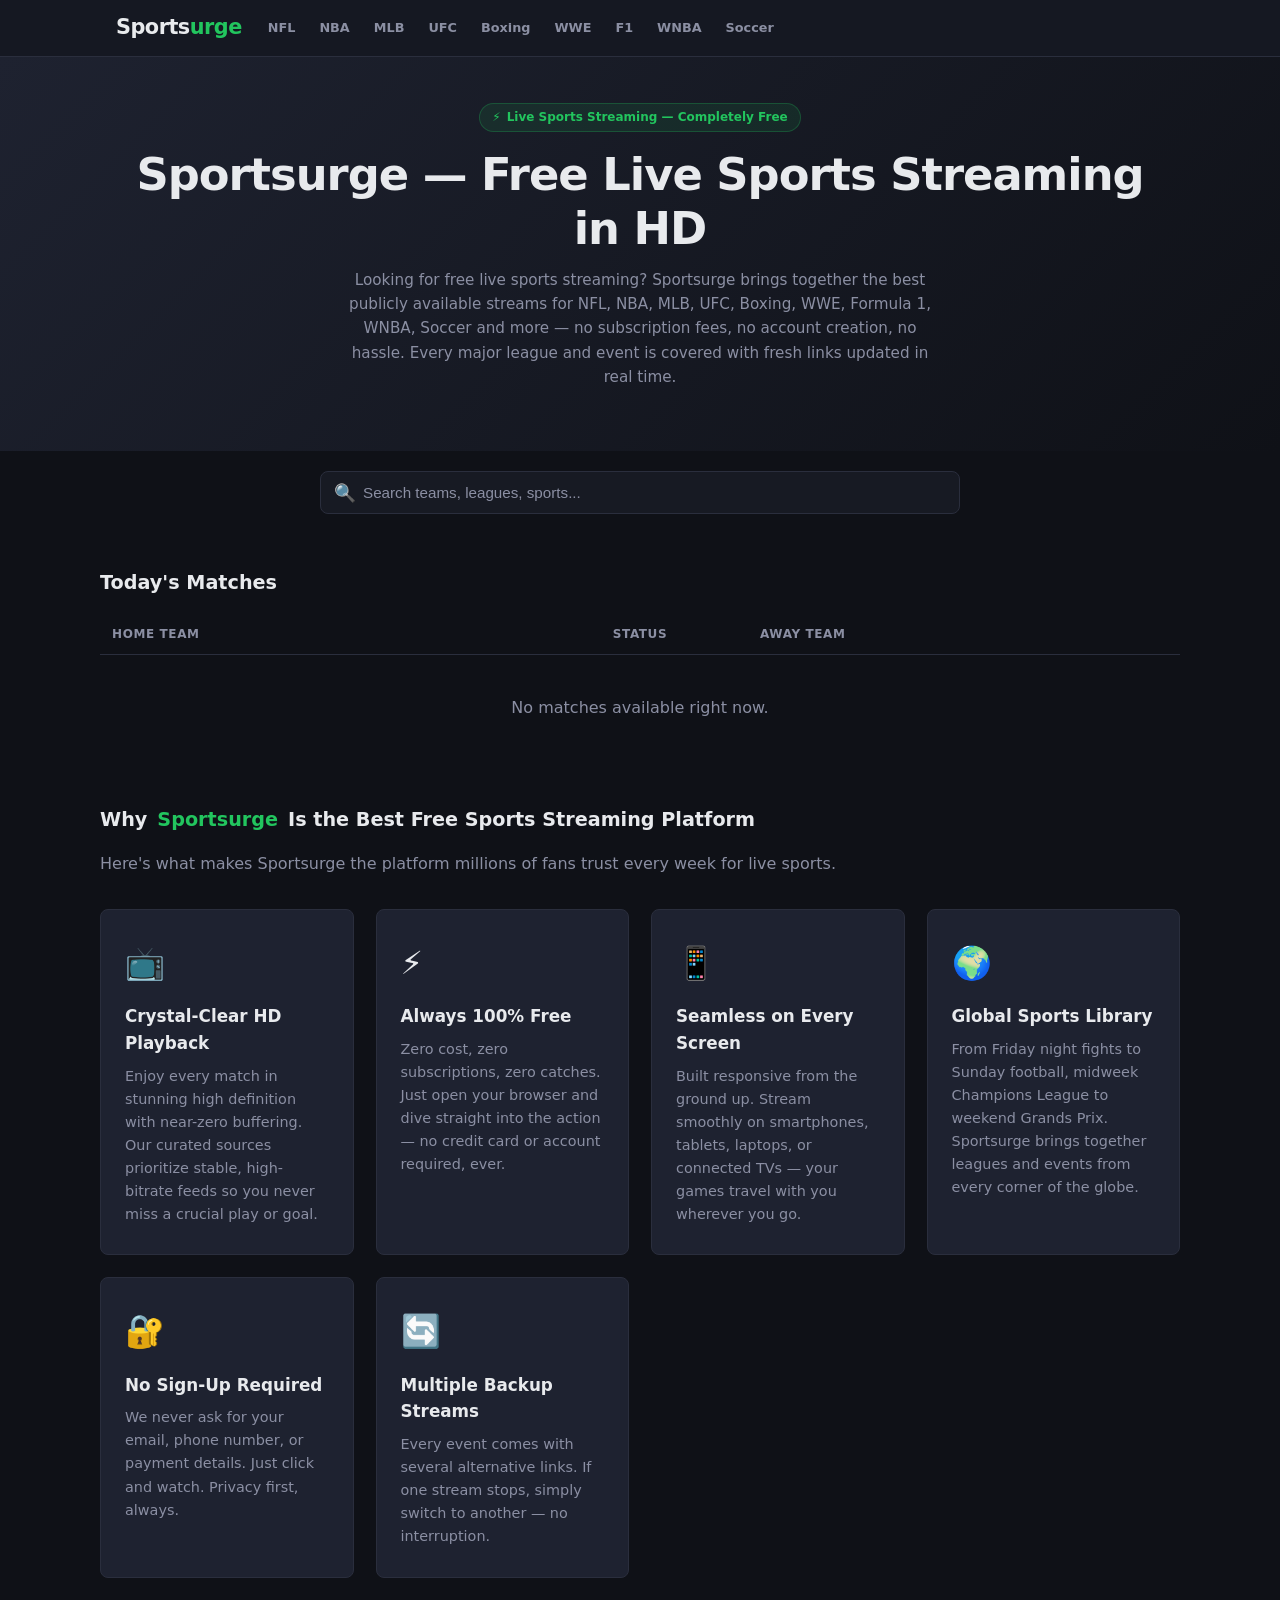
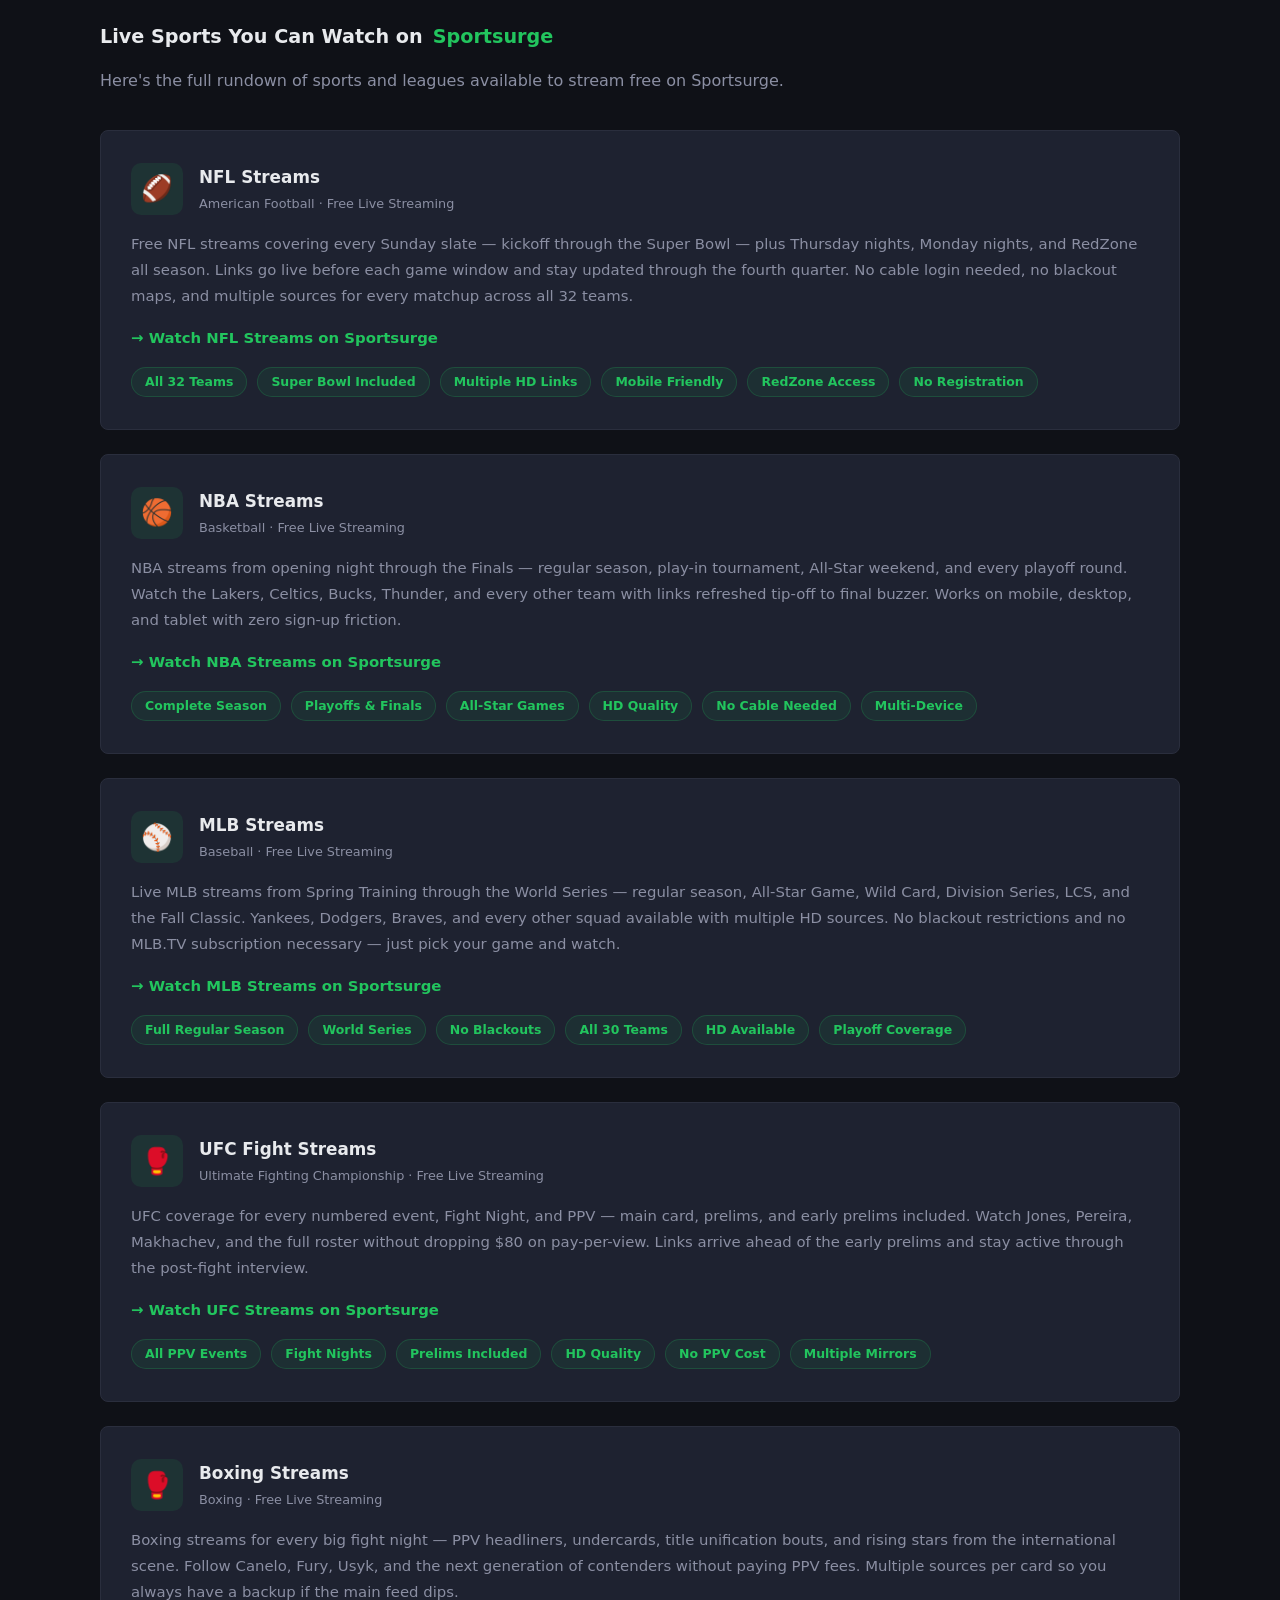
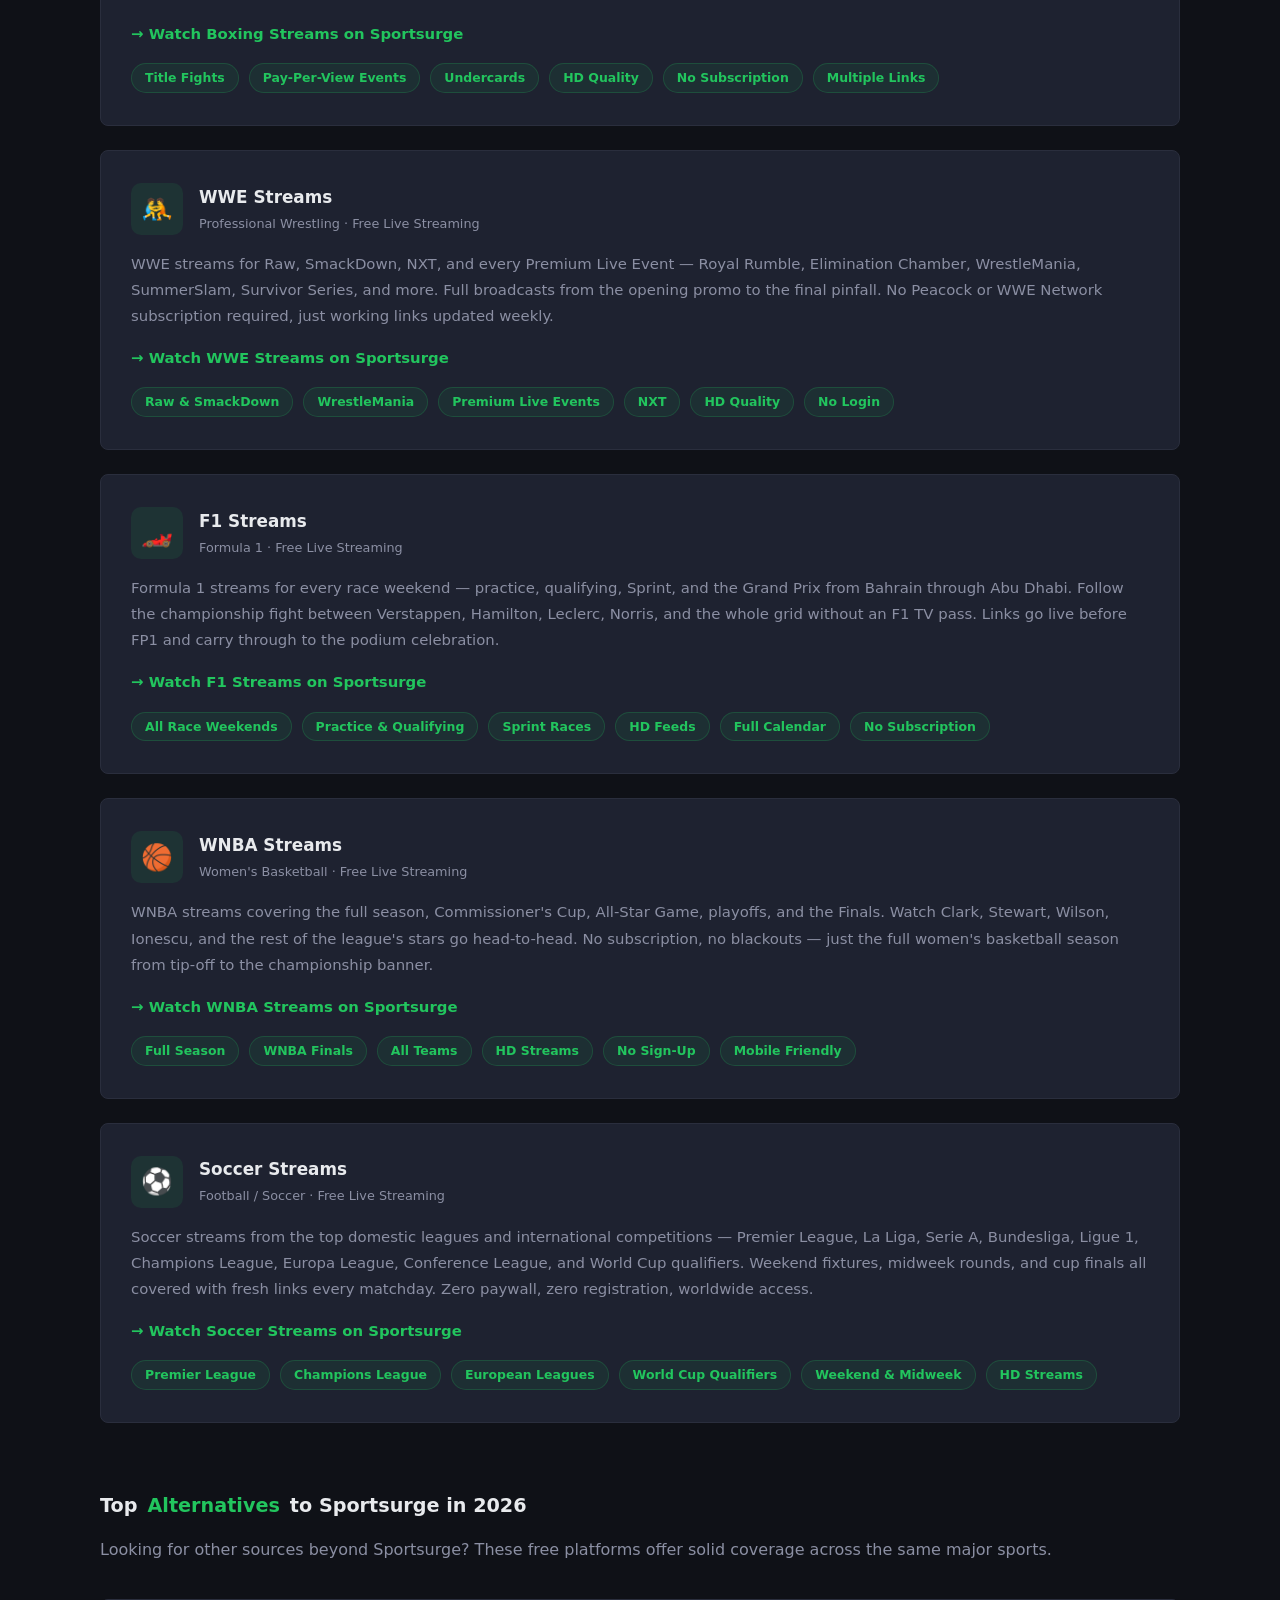
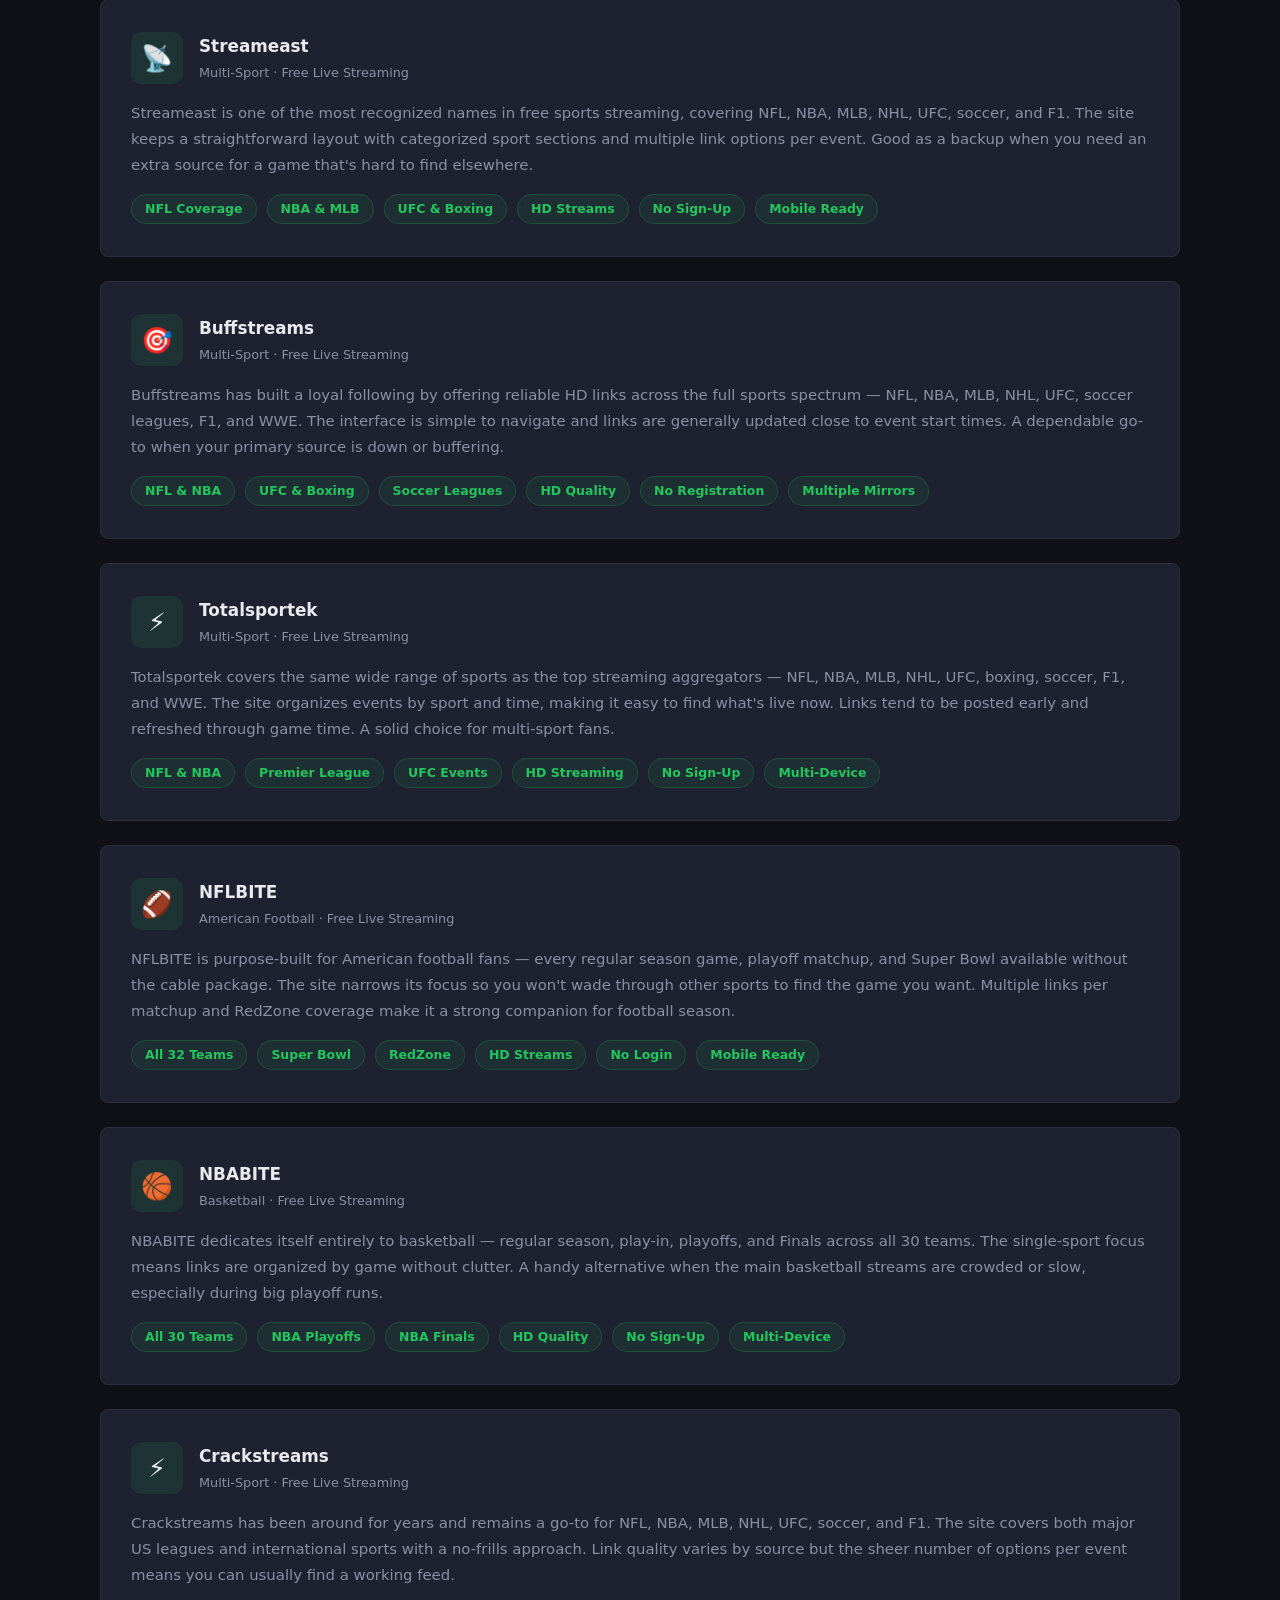
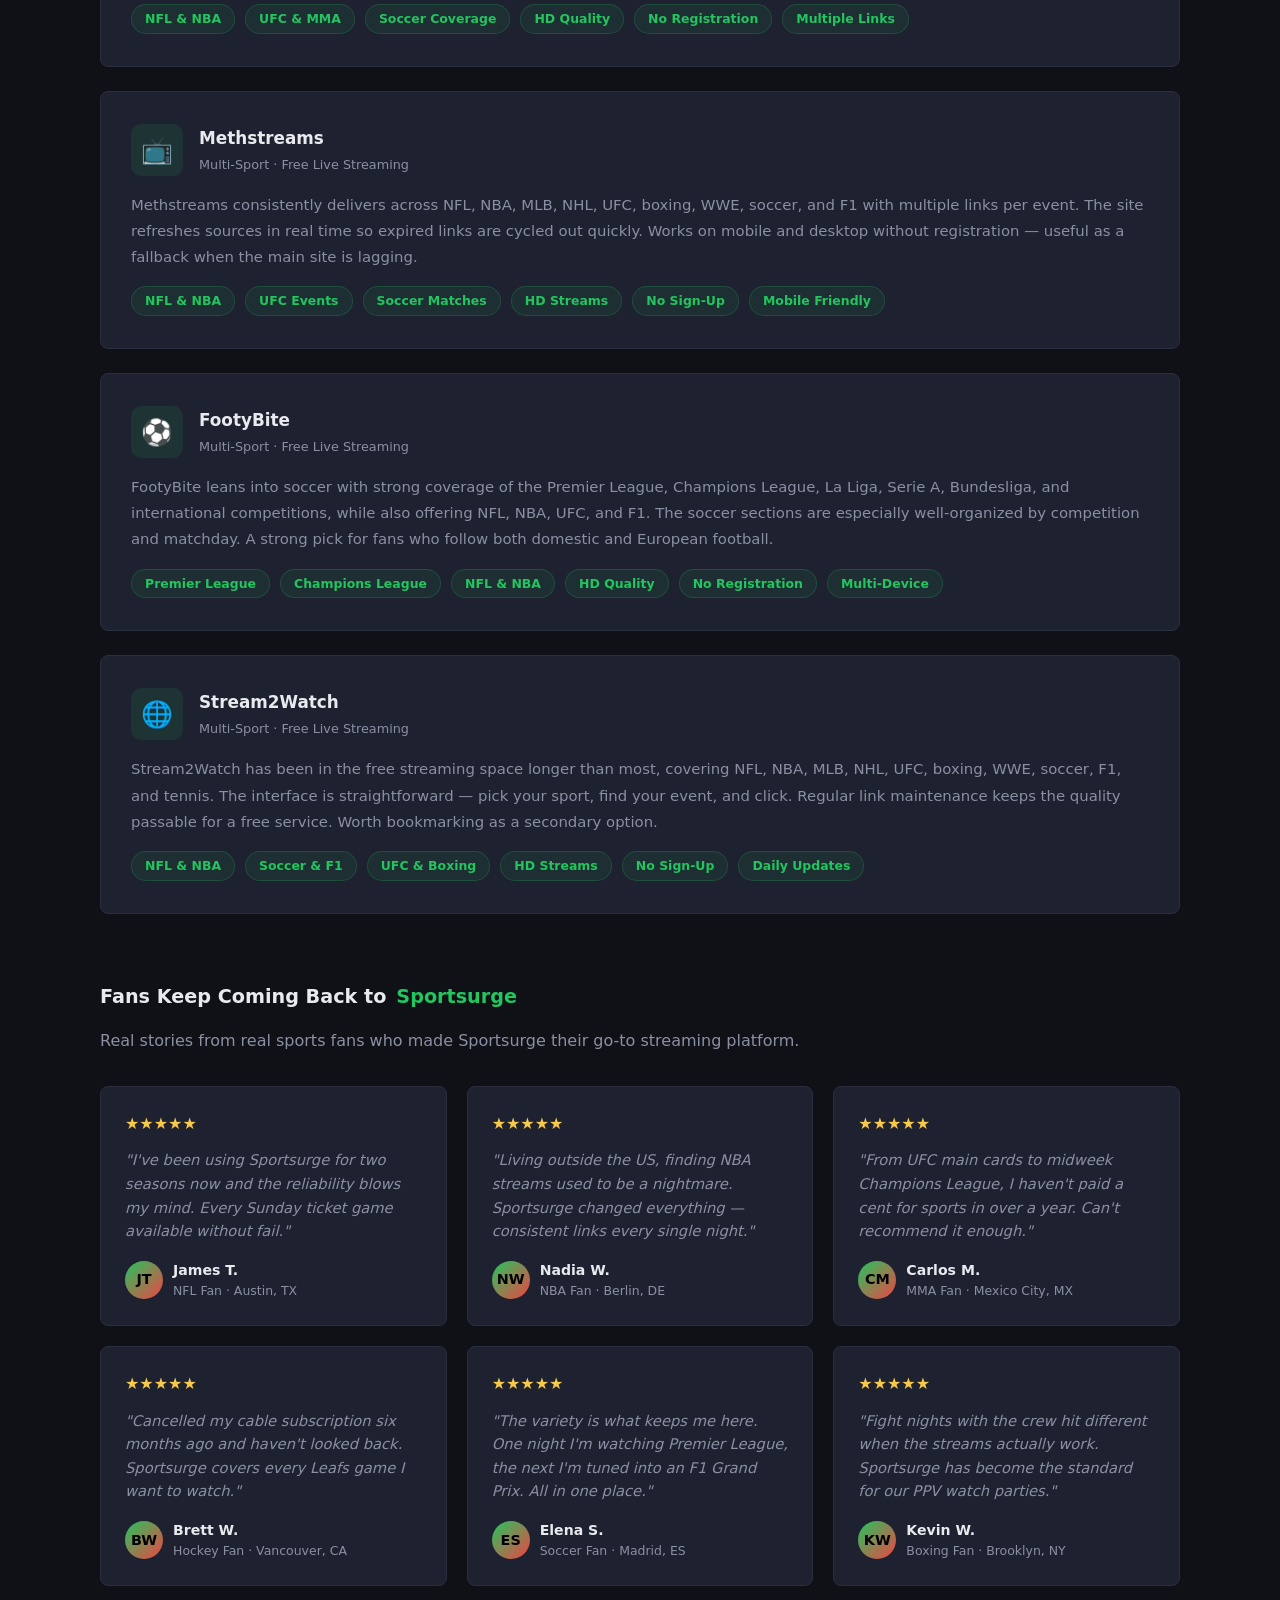
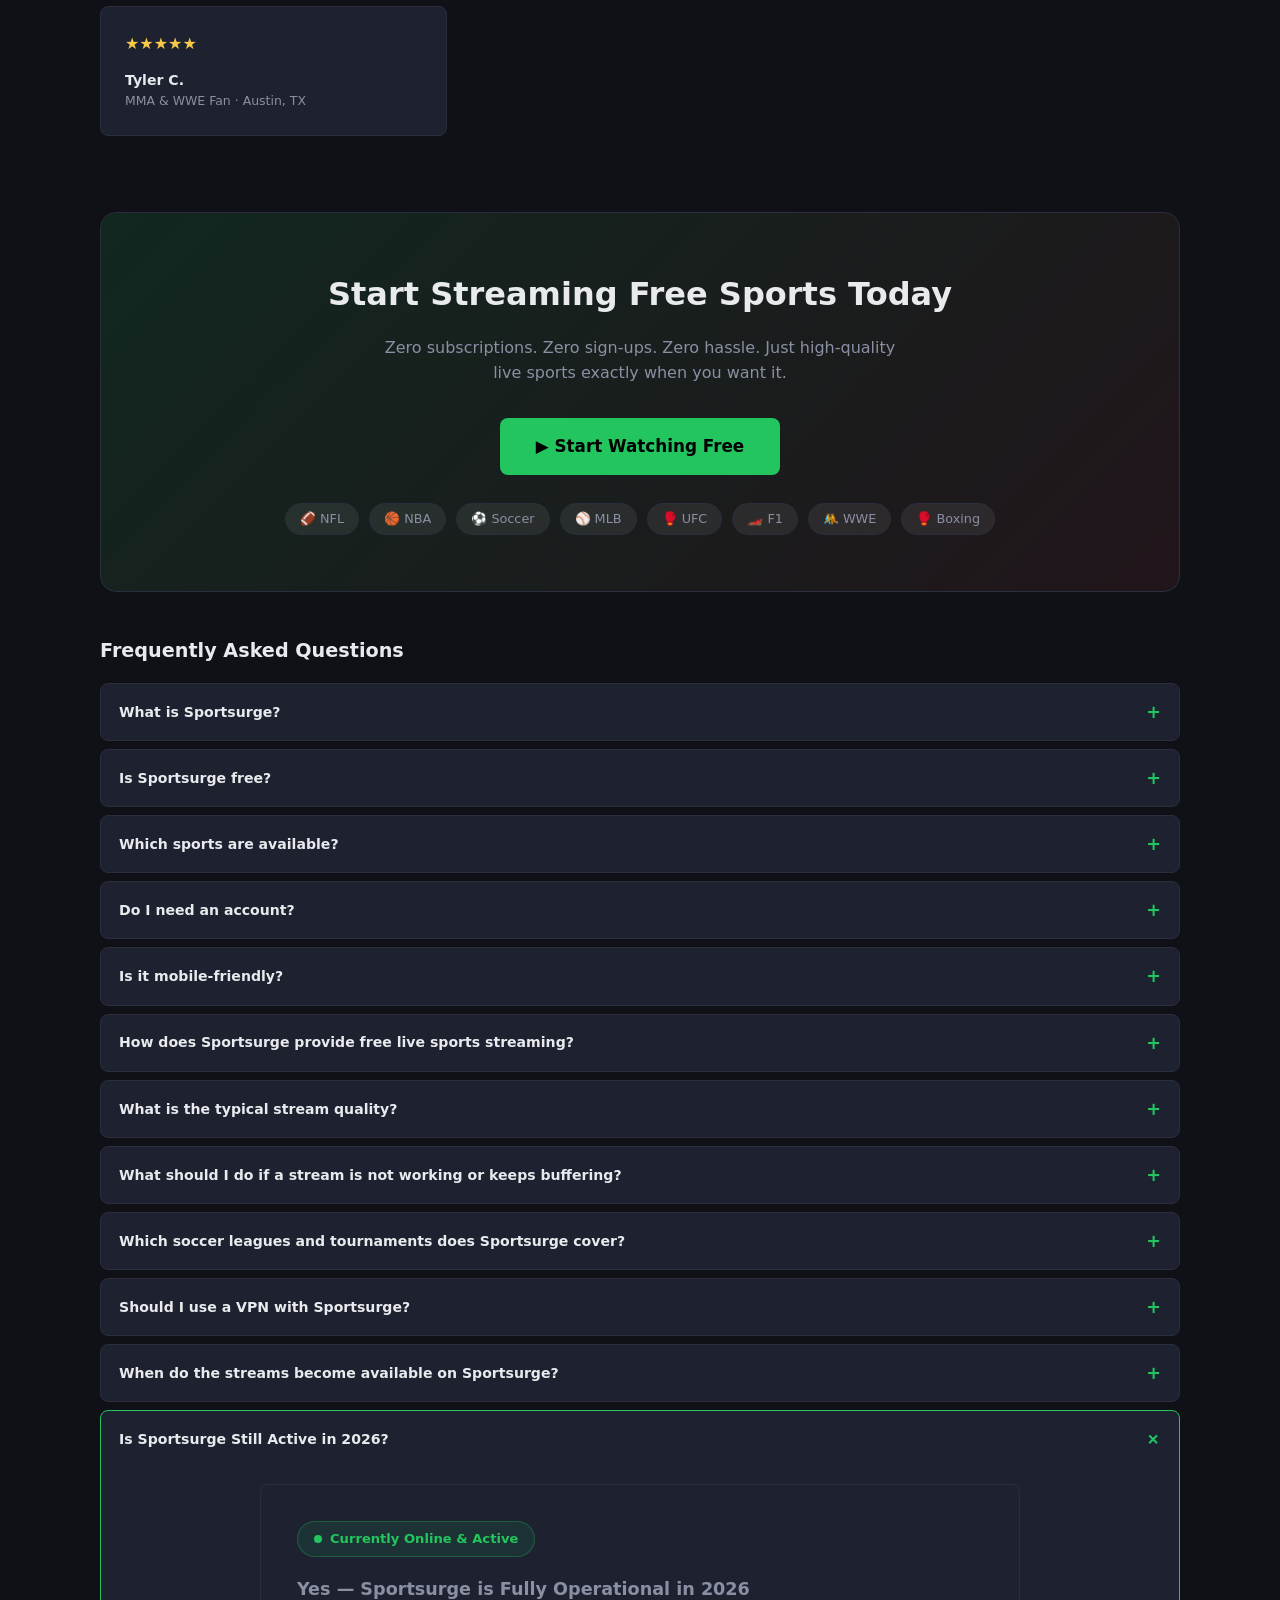
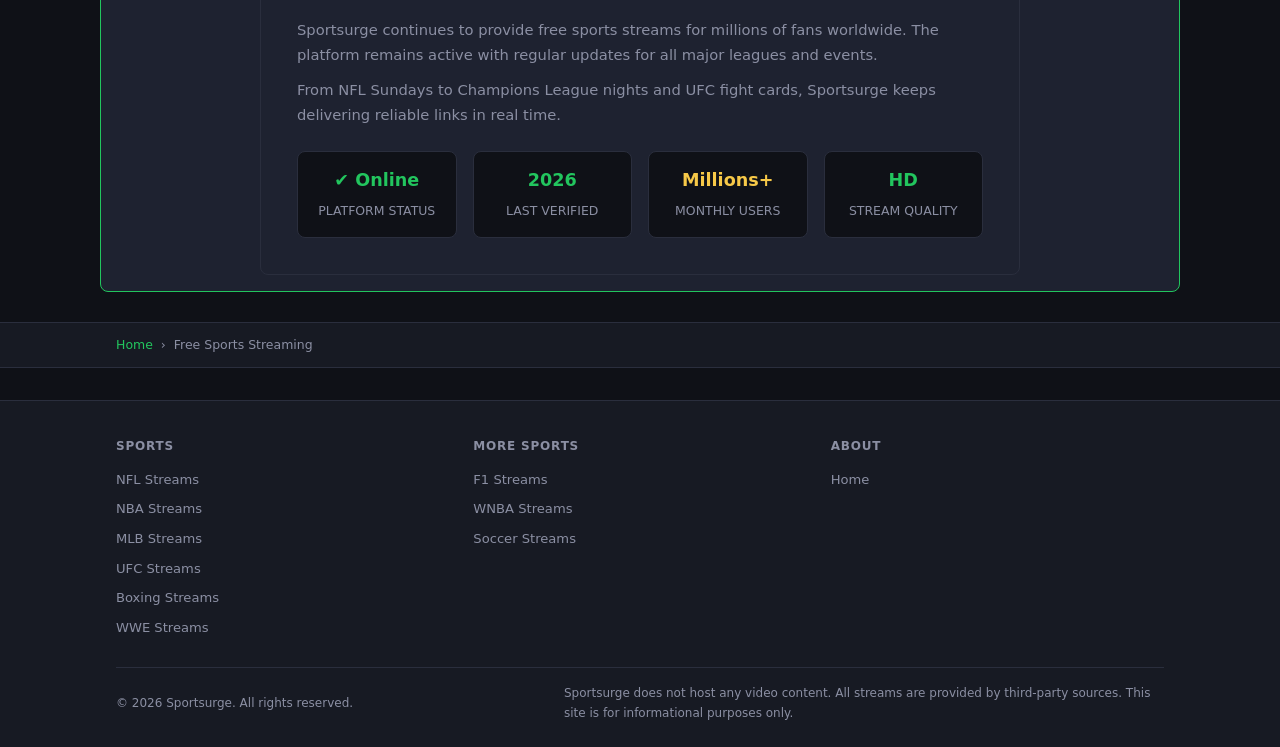
==== commit 932359bb: "Change main domain from sportsurge.shop to sportsurge.forum across all 14 files" ====
--- a/index.html
+++ b/index.html
@@ -6,34 +6,34 @@
   <title>Sportsurge - Free Live Sports Streaming | NFL, NBA, UFC, MLB</title>
   <meta name="description" content="Sportsurge is your free live sports streaming destination. Watch NFL, NBA, MLB, UFC, Boxing, WWE, F1, and more live and on-demand. No sign-up required.">
   <meta name="robots" content="index, follow, max-snippet:-1, max-image-preview:large, max-video-preview:-1">
-  <link rel="canonical" href="https://sportsurge.shop/">
+  <link rel="canonical" href="https://sportsurge.forum/">
     <link rel="icon" type="image/png" href="/favicon.png">
 
-  <link rel="alternate" hreflang="tr" href="https://sportsurge.shop/" />
-  <link rel="alternate" hreflang="az" href="https://sportsurge.shop/" />
-  <link rel="alternate" hreflang="pt" href="https://sportsurge.shop/" />
-  <link rel="alternate" hreflang="ru" href="https://sportsurge.shop/" />
-  <link rel="alternate" hreflang="uk" href="https://sportsurge.shop/" />
-  <link rel="alternate" hreflang="kk" href="https://sportsurge.shop/" />
-  <link rel="alternate" hreflang="se" href="https://sportsurge.shop/" />
-  <link rel="alternate" hreflang="sv-SE" href="https://sportsurge.shop/" />
-  <link rel="alternate" hreflang="ar" href="https://sportsurge.shop/" />
-  <link rel="alternate" hreflang="en" href="https://sportsurge.shop/" />
-  <link rel="alternate" hreflang="nl" href="https://sportsurge.shop/" />
-  <link rel="alternate" hreflang="de" href="https://sportsurge.shop/" />
-  <link rel="alternate" hreflang="mx" href="https://sportsurge.shop/" />
-  <link rel="alternate" hreflang="it" href="https://sportsurge.shop/" />
-  <link rel="alternate" hreflang="au" href="https://sportsurge.shop/" />
-  <link rel="alternate" hreflang="ca" href="https://sportsurge.shop/" />
-  <link rel="alternate" hreflang="es" href="https://sportsurge.shop/" />
-  <link rel="alternate" hreflang="pl" href="https://sportsurge.shop/" />
-  <link rel="alternate" hreflang="bg" href="https://sportsurge.shop/" />
-  <link rel="alternate" hreflang="ro" href="https://sportsurge.shop/" />
-  <link rel="alternate" hreflang="ge" href="https://sportsurge.shop/" />
-  <link rel="alternate" hreflang="x-default" href="https://sportsurge.shop/" />
+  <link rel="alternate" hreflang="tr" href="https://sportsurge.forum/" />
+  <link rel="alternate" hreflang="az" href="https://sportsurge.forum/" />
+  <link rel="alternate" hreflang="pt" href="https://sportsurge.forum/" />
+  <link rel="alternate" hreflang="ru" href="https://sportsurge.forum/" />
+  <link rel="alternate" hreflang="uk" href="https://sportsurge.forum/" />
+  <link rel="alternate" hreflang="kk" href="https://sportsurge.forum/" />
+  <link rel="alternate" hreflang="se" href="https://sportsurge.forum/" />
+  <link rel="alternate" hreflang="sv-SE" href="https://sportsurge.forum/" />
+  <link rel="alternate" hreflang="ar" href="https://sportsurge.forum/" />
+  <link rel="alternate" hreflang="en" href="https://sportsurge.forum/" />
+  <link rel="alternate" hreflang="nl" href="https://sportsurge.forum/" />
+  <link rel="alternate" hreflang="de" href="https://sportsurge.forum/" />
+  <link rel="alternate" hreflang="mx" href="https://sportsurge.forum/" />
+  <link rel="alternate" hreflang="it" href="https://sportsurge.forum/" />
+  <link rel="alternate" hreflang="au" href="https://sportsurge.forum/" />
+  <link rel="alternate" hreflang="ca" href="https://sportsurge.forum/" />
+  <link rel="alternate" hreflang="es" href="https://sportsurge.forum/" />
+  <link rel="alternate" hreflang="pl" href="https://sportsurge.forum/" />
+  <link rel="alternate" hreflang="bg" href="https://sportsurge.forum/" />
+  <link rel="alternate" hreflang="ro" href="https://sportsurge.forum/" />
+  <link rel="alternate" hreflang="ge" href="https://sportsurge.forum/" />
+  <link rel="alternate" hreflang="x-default" href="https://sportsurge.forum/" />
 
   <meta property="og:type" content="website">
-  <meta property="og:url" content="https://sportsurge.shop/">
+  <meta property="og:url" content="https://sportsurge.forum/">
   <meta property="og:site_name" content="Sportsurge">
   <meta property="og:title" content="Sportsurge - Free Live Sports Streaming">
   <meta property="og:description" content="Watch free live sports on Sportsurge. NFL, NBA, MLB, UFC, Boxing, WWE, F1 and more.">
@@ -45,65 +45,65 @@
     "@graph": [
       {
         "@type": "WebSite",
-        "@id": "https://sportsurge.shop/#website",
+        "@id": "https://sportsurge.forum/#website",
         "name": "Sportsurge",
         "alternateName": ["Sportsurge Live", "Sportsurge Sports Streaming", "Sportsurge Reddit", "Sportsurge HD"],
-        "url": "https://sportsurge.shop/",
+        "url": "https://sportsurge.forum/",
         "description": "Sportsurge - Watch free live sports streams for NFL, NBA, MLB, UFC, Boxing, WWE, F1 and more. No sign-up needed.",
         "inLanguage": "en-US",
         "potentialAction": {
           "@type": "SearchAction",
           "target": {
             "@type": "EntryPoint",
-            "urlTemplate": "https://sportsurge.shop/?s={search_term_string}"
+            "urlTemplate": "https://sportsurge.forum/?s={search_term_string}"
           },
           "query-input": "required name=search_term_string"
         },
         "publisher": {
-          "@id": "https://sportsurge.shop/#organization"
+          "@id": "https://sportsurge.forum/#organization"
         }
       },
       {
         "@type": "Organization",
-        "@id": "https://sportsurge.shop/#organization",
+        "@id": "https://sportsurge.forum/#organization",
         "name": "Sportsurge",
-        "url": "https://sportsurge.shop/",
-        "sameAs": ["https://sportsurge.shop/"]
+        "url": "https://sportsurge.forum/",
+        "sameAs": ["https://sportsurge.forum/"]
       },
       {
         "@type": "WebPage",
-        "@id": "https://sportsurge.shop/#webpage",
-        "url": "https://sportsurge.shop/",
+        "@id": "https://sportsurge.forum/#webpage",
+        "url": "https://sportsurge.forum/",
         "name": "Sportsurge - Watch Free Live Sports Streaming in HD",
         "isPartOf": {
-          "@id": "https://sportsurge.shop/#website"
+          "@id": "https://sportsurge.forum/#website"
         },
         "about": {
-          "@id": "https://sportsurge.shop/#organization"
+          "@id": "https://sportsurge.forum/#organization"
         },
         "datePublished": "2020-03-15T08:00:00+00:00",
         "dateModified": "2026-07-03T00:00:00+00:00",
         "description": "Sportsurge - Watch free live sports streams for NFL, NBA, MLB, UFC, Boxing, WWE, F1, WNBA, Soccer and more. High-quality streams with multiple backup links. No sign-up needed.",
         "breadcrumb": {
-          "@id": "https://sportsurge.shop/#breadcrumb"
+          "@id": "https://sportsurge.forum/#breadcrumb"
         },
         "inLanguage": "en-US"
       },
       {
         "@type": "BreadcrumbList",
-        "@id": "https://sportsurge.shop/#breadcrumb",
+        "@id": "https://sportsurge.forum/#breadcrumb",
         "itemListElement": [
           {
             "@type": "ListItem",
             "position": 1,
             "name": "Home",
-            "item": "https://sportsurge.shop/"
+            "item": "https://sportsurge.forum/"
           }
         ]
       },
       {
         "@type": "FAQPage",
-        "@id": "https://sportsurge.shop/#faq",
+        "@id": "https://sportsurge.forum/#faq",
         "mainEntity": [
           {"@type":"Question","name":"What is Sportsurge?","acceptedAnswer":{"@type":"Answer","text":"Sportsurge is a free live sports streaming platform that aggregates publicly available sports streams. We provide links to live NFL, NBA, MLB, UFC, Boxing, WWE, F1, WNBA, Soccer, and more."}},
           {"@type":"Question","name":"Is Sportsurge free?","acceptedAnswer":{"@type":"Answer","text":"Yes. Sportsurge is 100% free. No subscription, no registration, no hidden fees."}},
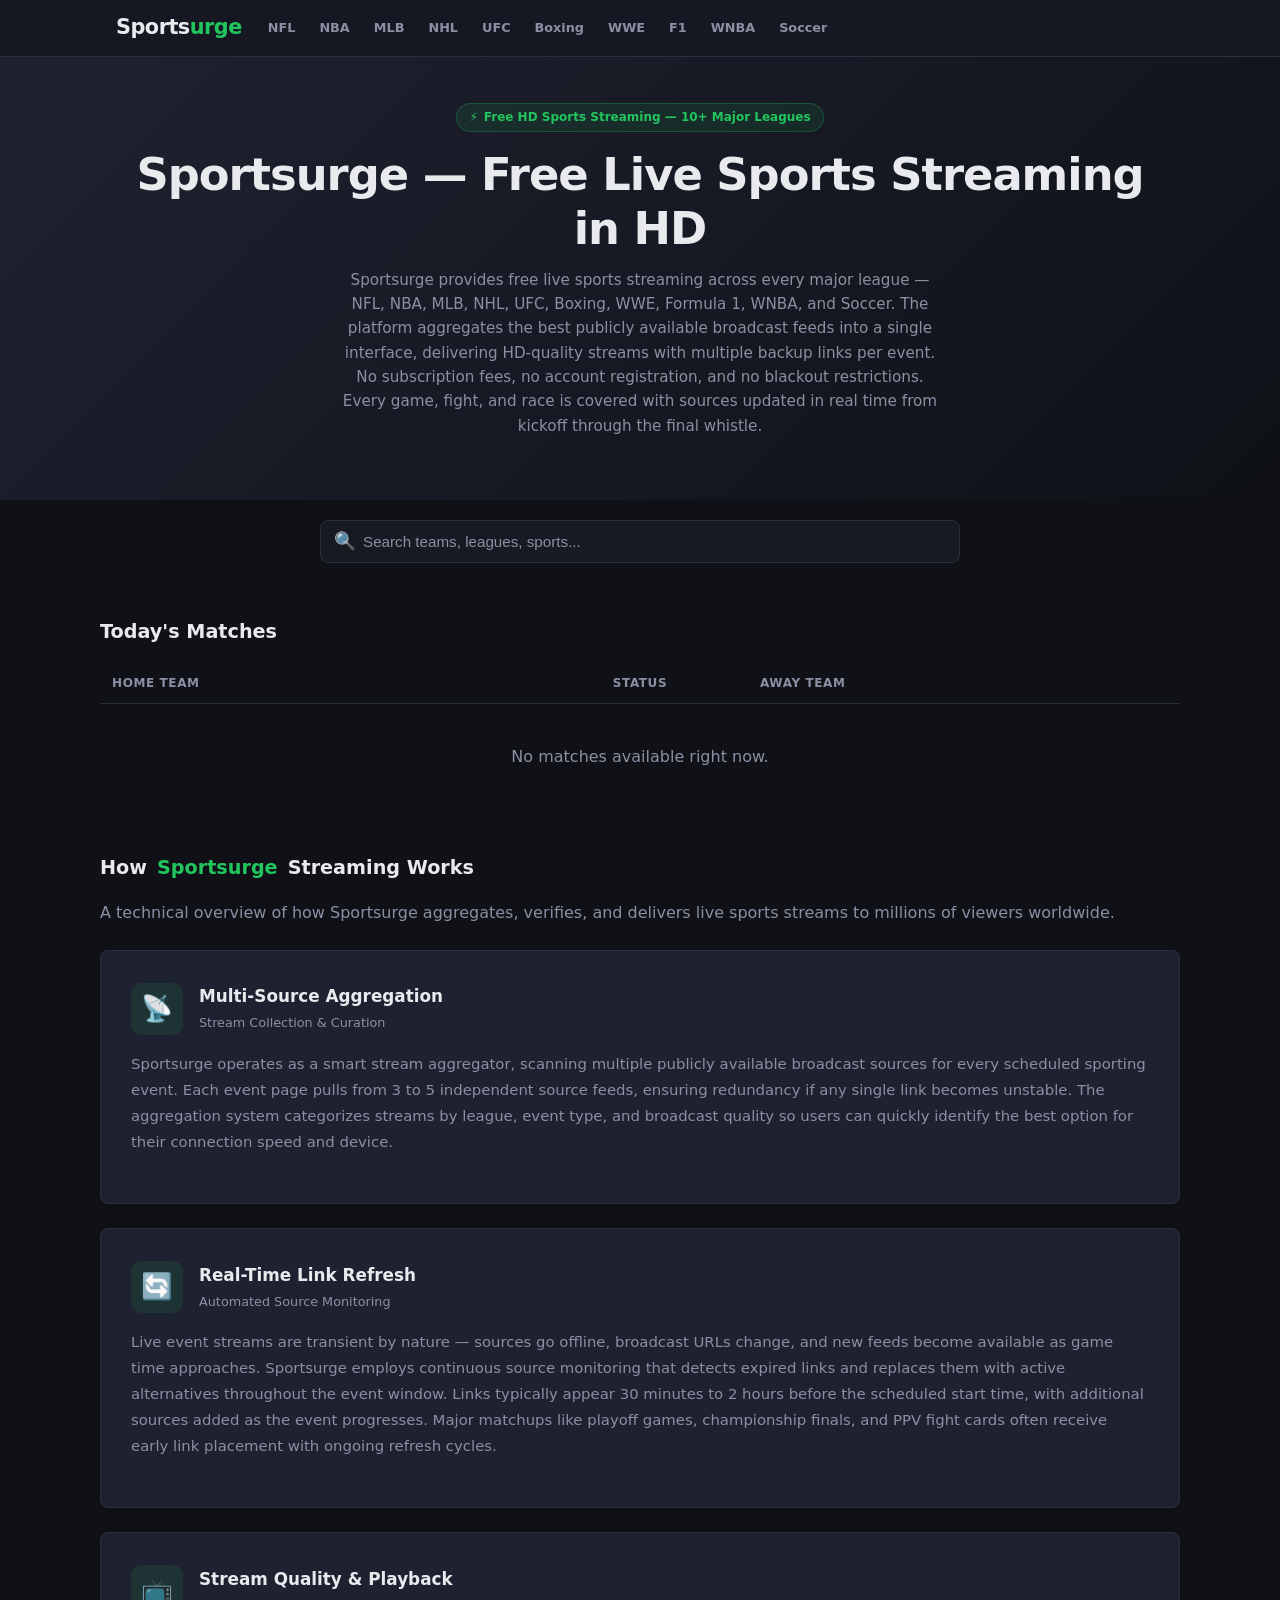
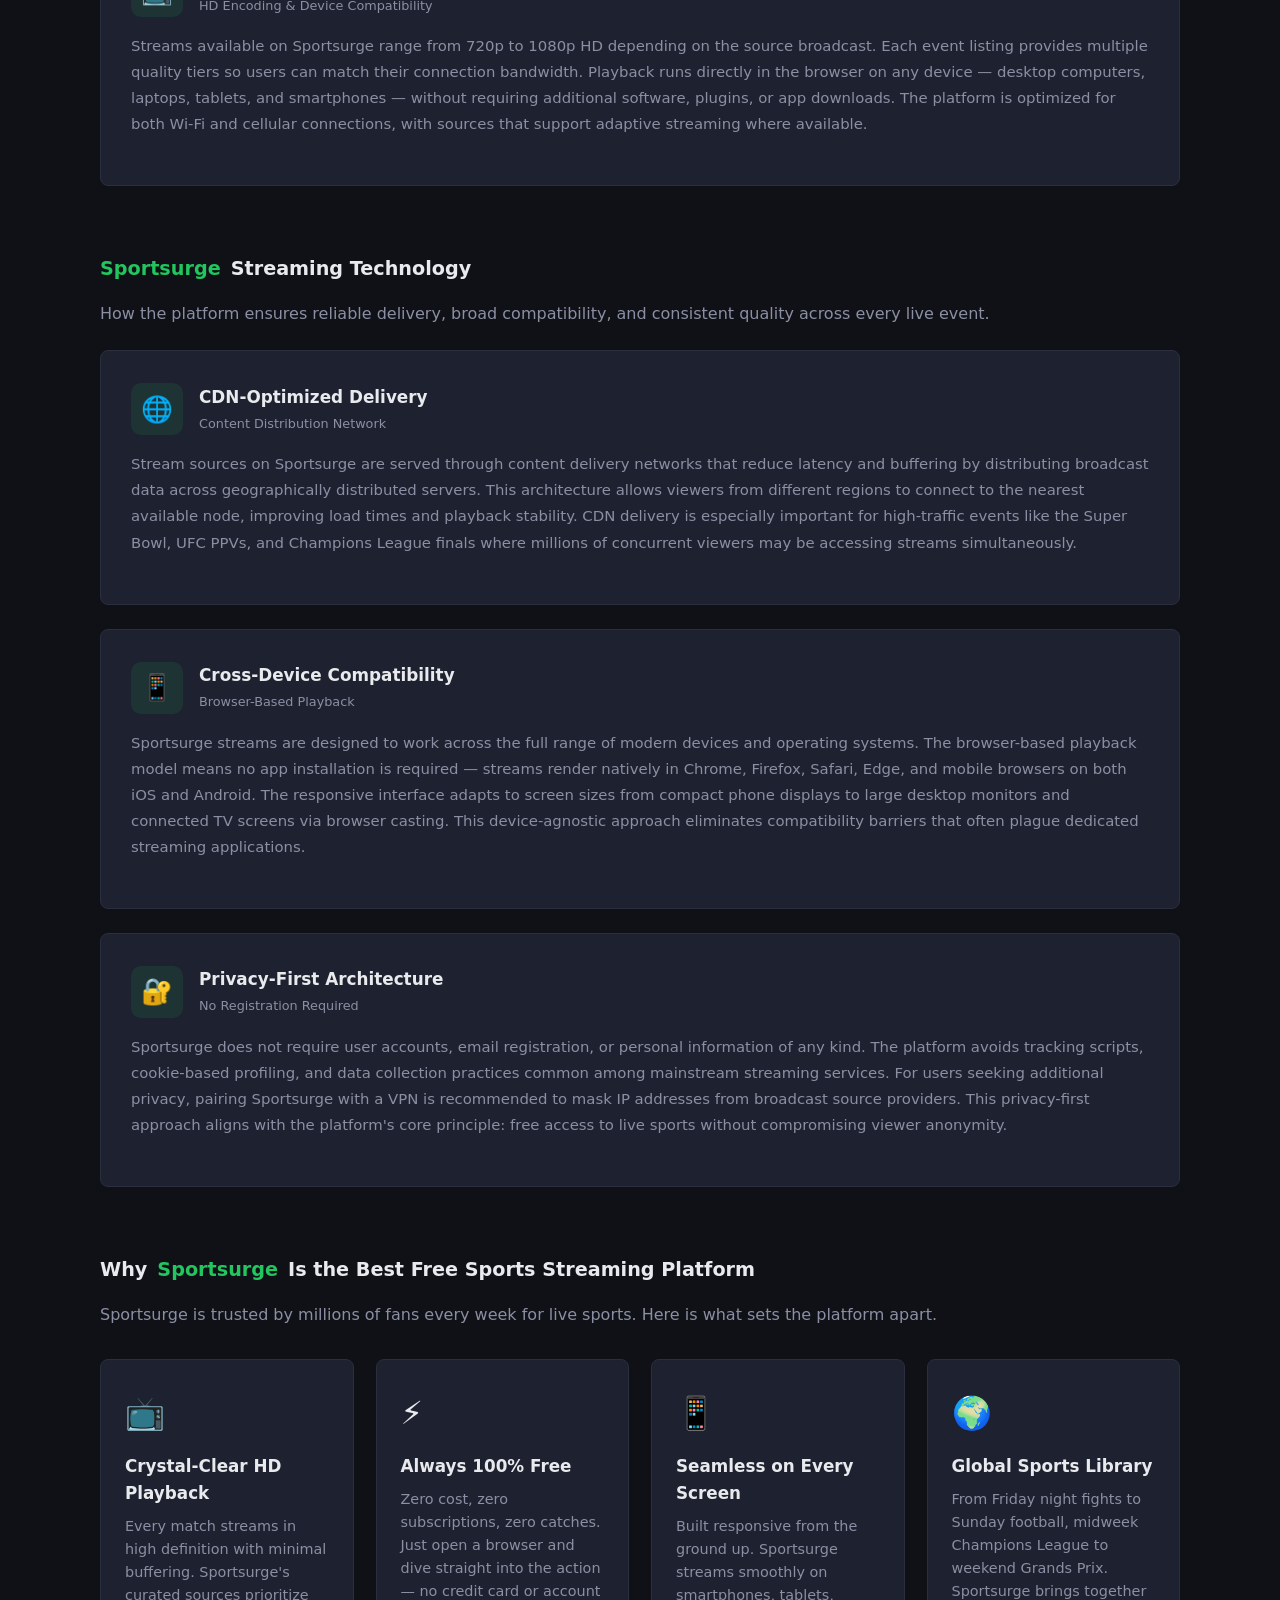
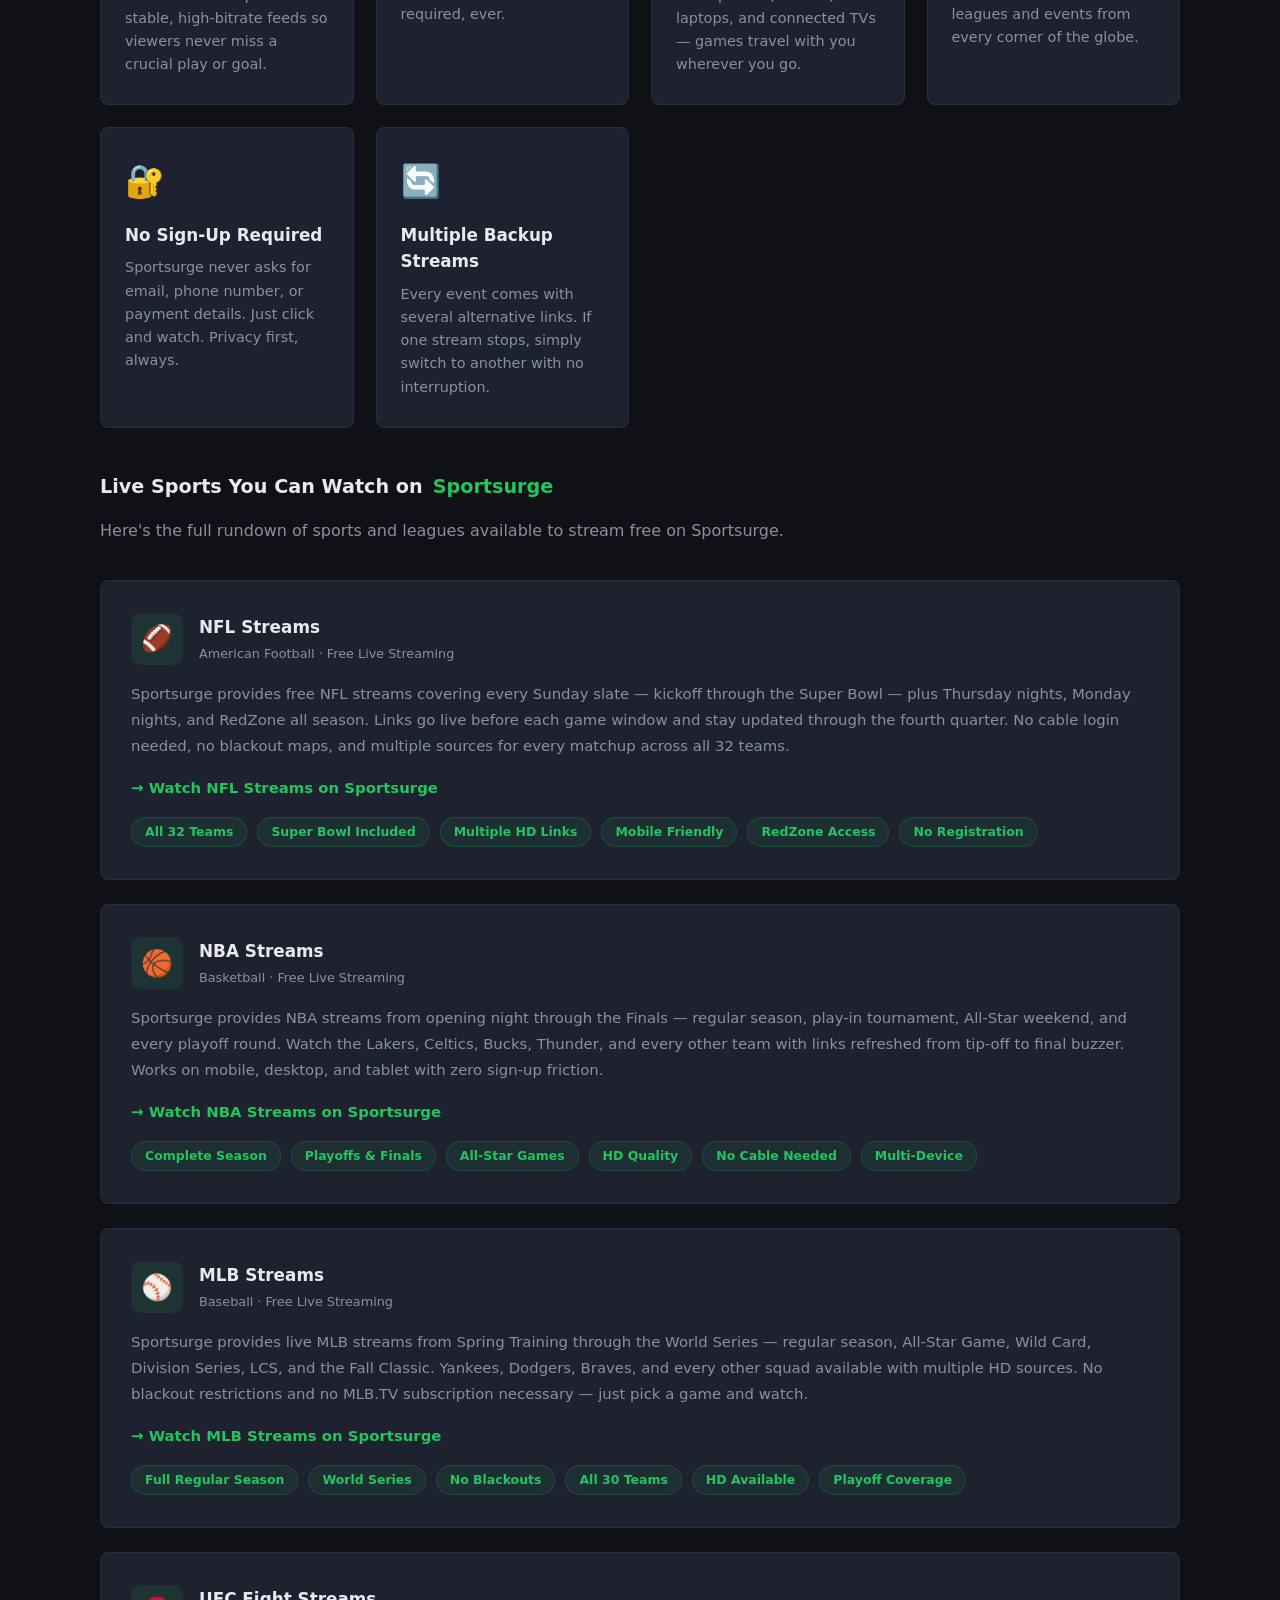
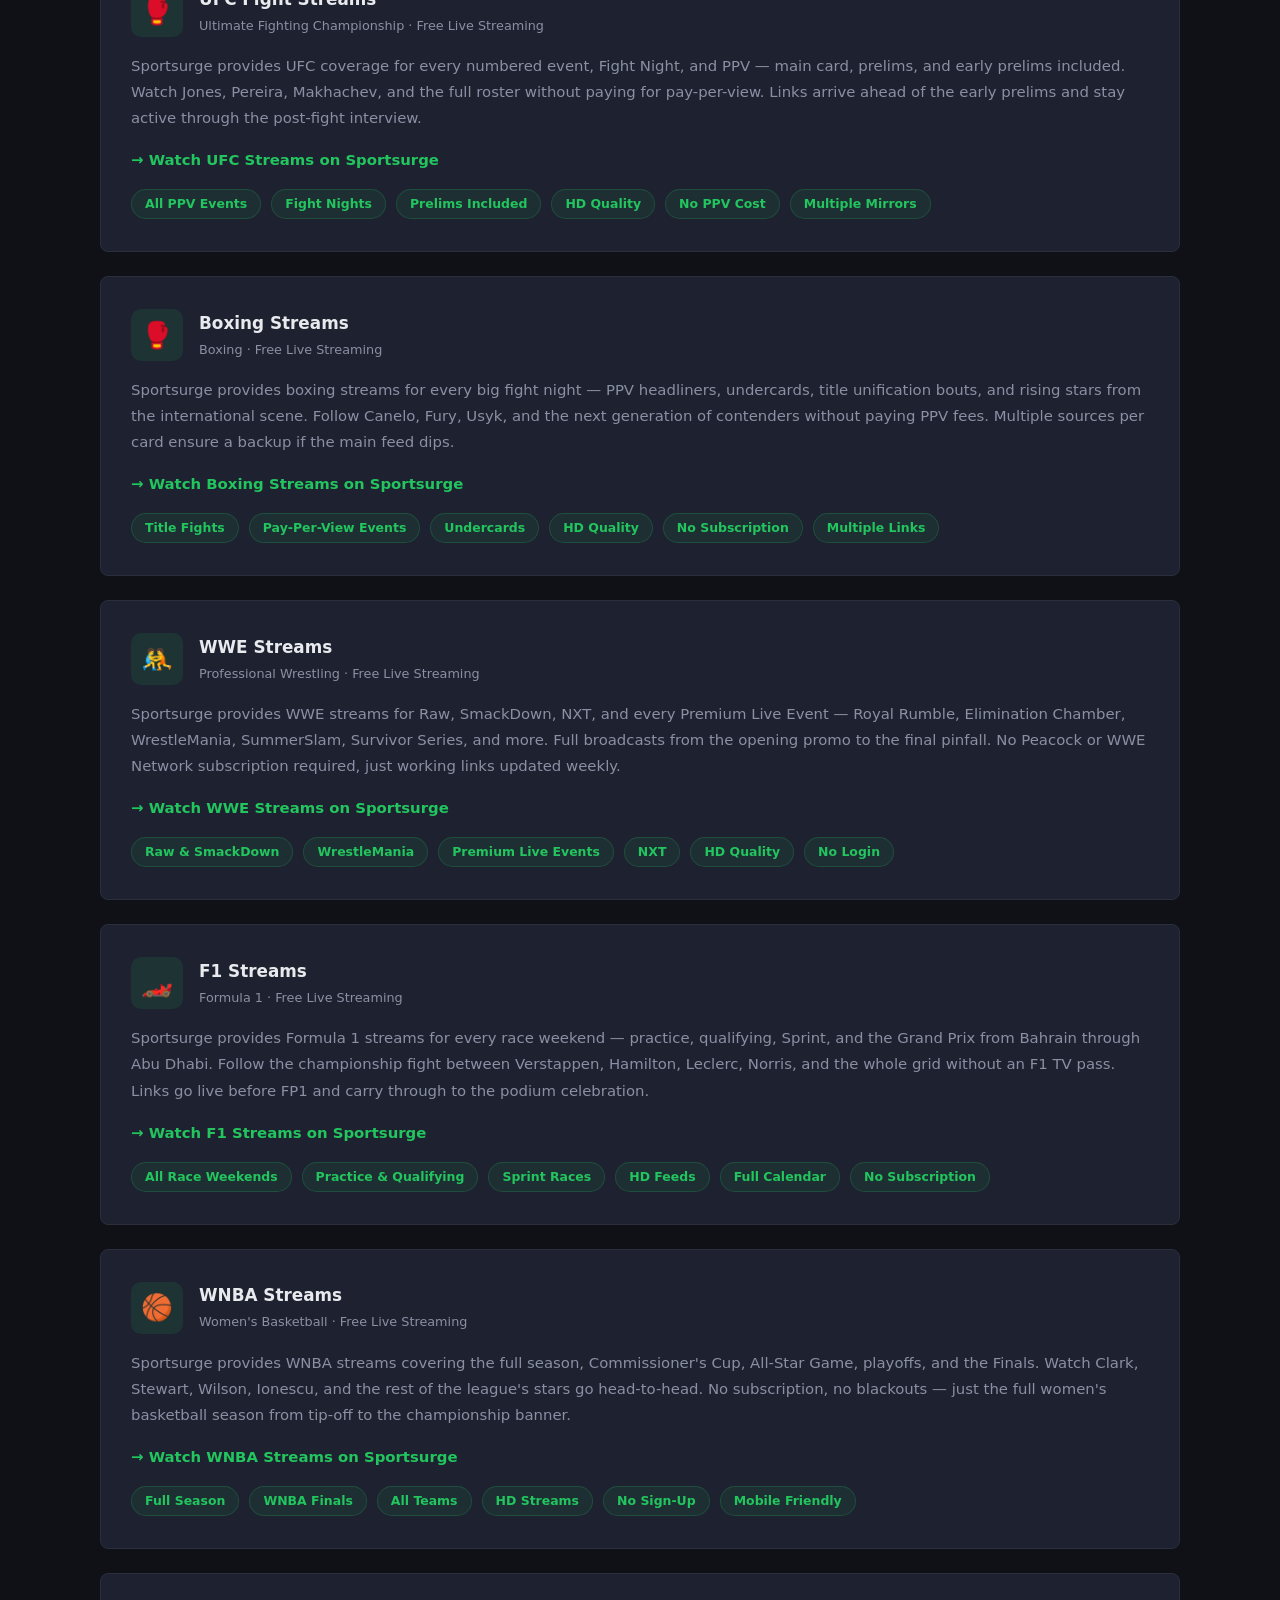
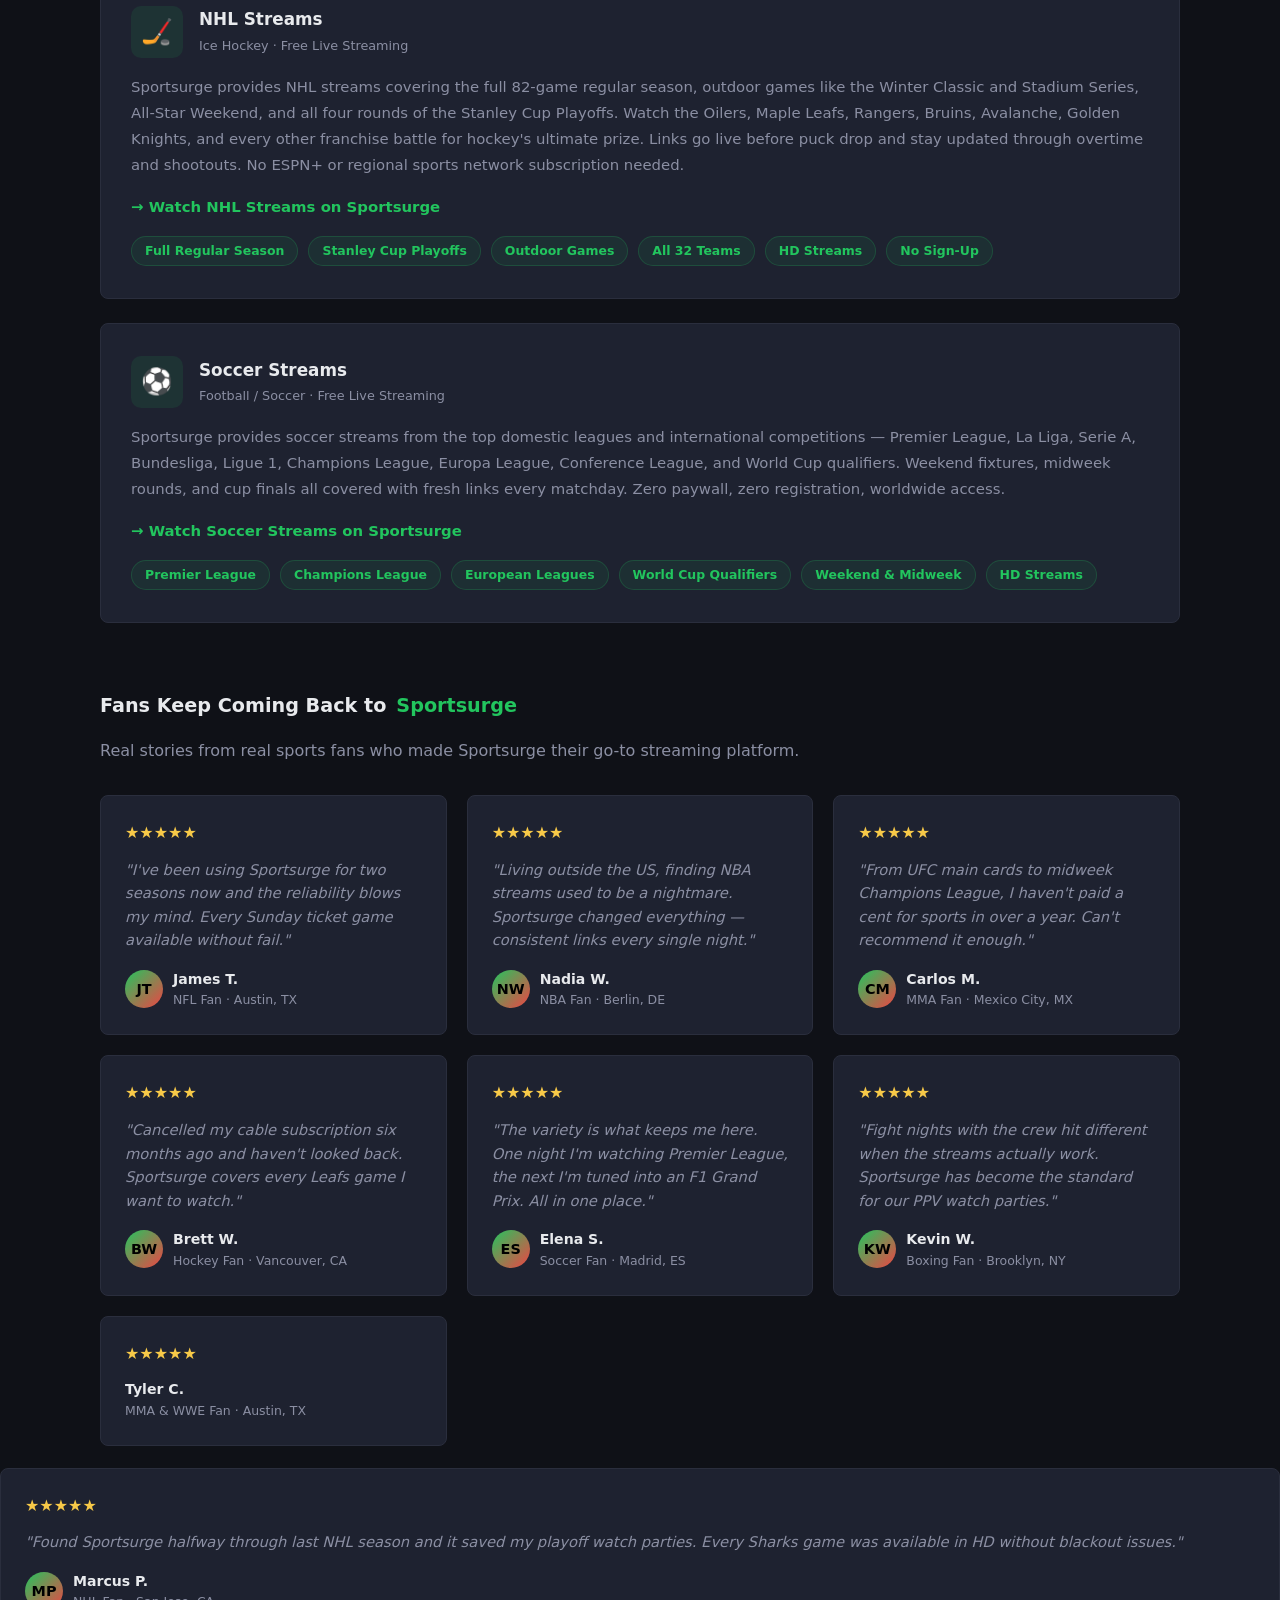
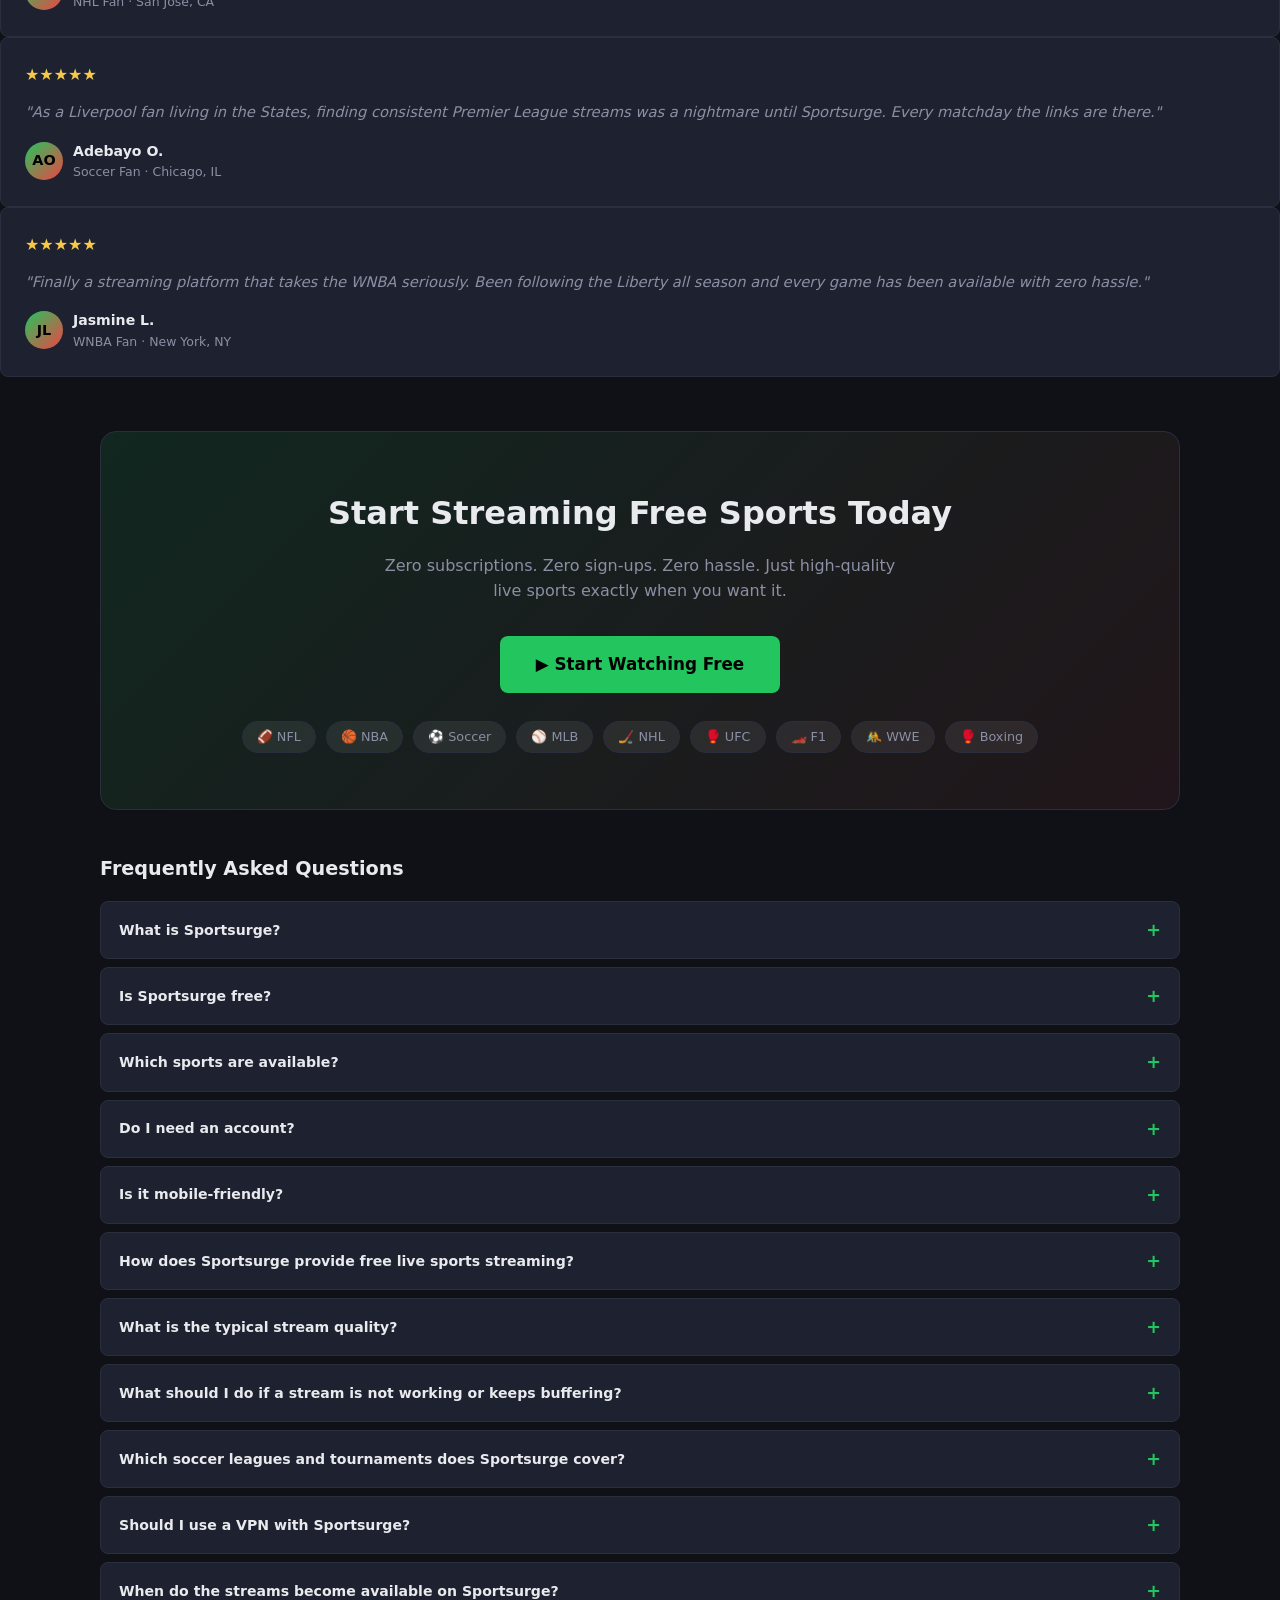
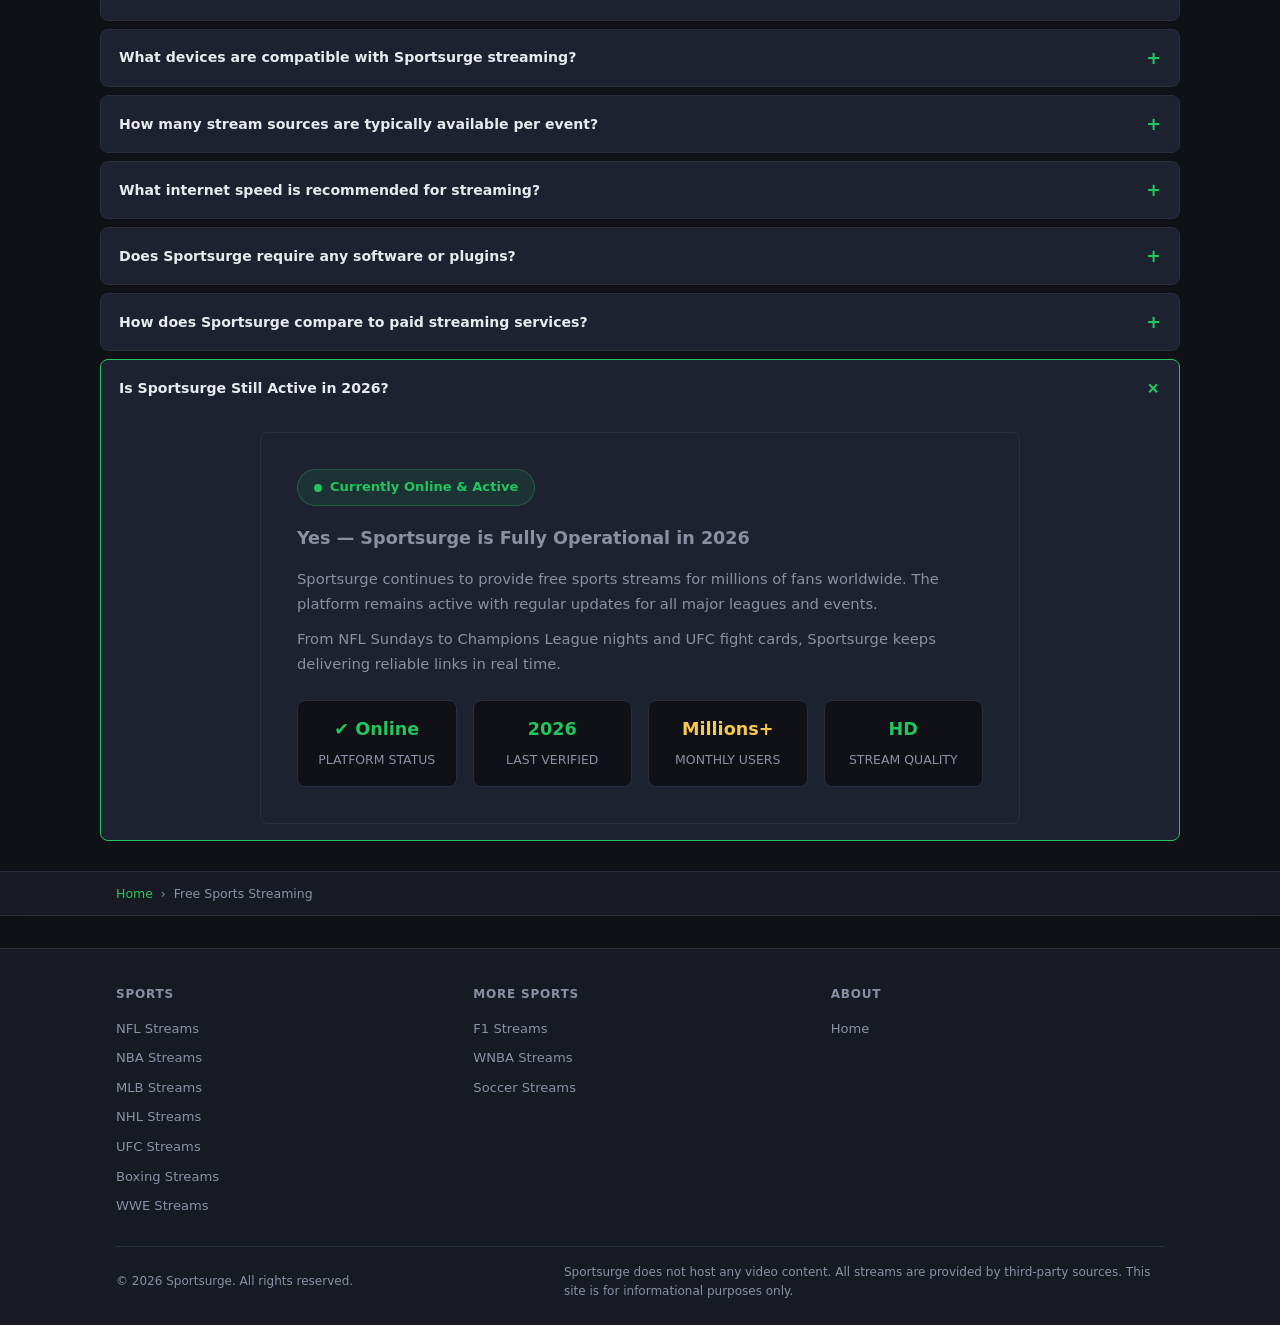
==== commit 0442a717: "SEO optimization: rewrite homepage content, add NHL coverage, fix first-person violations, remove al" ====
--- a/index.html
+++ b/index.html
@@ -4,7 +4,7 @@
   <meta charset="utf-8" />
   <meta name="viewport" content="width=device-width, initial-scale=1.0">
   <title>Sportsurge - Free Live Sports Streaming | NFL, NBA, UFC, MLB</title>
-  <meta name="description" content="Sportsurge is your free live sports streaming destination. Watch NFL, NBA, MLB, UFC, Boxing, WWE, F1, and more live and on-demand. No sign-up required.">
+  <meta name="description" content="Sportsurge provides free live sports streaming for NFL, NBA, MLB, NHL, UFC, Boxing, WWE, F1, WNBA, Soccer and more. HD quality streams, multiple links per event, no sign-up required.">
   <meta name="robots" content="index, follow, max-snippet:-1, max-image-preview:large, max-video-preview:-1">
   <link rel="canonical" href="https://sportsurge.forum/">
     <link rel="icon" type="image/png" href="/favicon.png">
@@ -35,10 +35,10 @@
   <meta property="og:type" content="website">
   <meta property="og:url" content="https://sportsurge.forum/">
   <meta property="og:site_name" content="Sportsurge">
-  <meta property="og:title" content="Sportsurge - Free Live Sports Streaming">
-  <meta property="og:description" content="Watch free live sports on Sportsurge. NFL, NBA, MLB, UFC, Boxing, WWE, F1 and more.">
-  <meta name="twitter:title" content="Sportsurge - Free Sports Streaming">
-  <meta name="twitter:description" content="Watch NFL, NBA, MLB, UFC, F1 and more live and free.">
+  <meta property="og:title" content="Sportsurge - Free Live Sports Streaming | NFL, NBA, MLB, NHL, UFC, F1">
+  <meta property="og:description" content="Sportsurge provides free live sports streaming for NFL, NBA, MLB, NHL, UFC, Boxing, WWE, F1, WNBA, Soccer. HD quality, multiple links, no sign-up required.">
+  <meta name="twitter:title" content="Sportsurge - Free Live Sports Streaming | NFL, NBA, MLB, NHL, UFC, F1">
+  <meta name="twitter:description" content="Sportsurge provides free live sports streaming for NFL, NBA, MLB, NHL, UFC, Boxing, WWE, F1, WNBA, Soccer. HD streams, no sign-up.">
   <script type="application/ld+json">
   {
     "@context": "https://schema.org",
@@ -47,7 +47,7 @@
         "@type": "WebSite",
         "@id": "https://sportsurge.forum/#website",
         "name": "Sportsurge",
-        "alternateName": ["Sportsurge Live", "Sportsurge Sports Streaming", "Sportsurge Reddit", "Sportsurge HD"],
+        "alternateName": ["Sportsurge Live", "Sportsurge Sports Streaming", "Sportsurge NHL", "Sportsurge HD"],
         "url": "https://sportsurge.forum/",
         "description": "Sportsurge - Watch free live sports streams for NFL, NBA, MLB, UFC, Boxing, WWE, F1 and more. No sign-up needed.",
         "inLanguage": "en-US",
@@ -83,7 +83,7 @@
         },
         "datePublished": "2020-03-15T08:00:00+00:00",
         "dateModified": "2026-07-03T00:00:00+00:00",
-        "description": "Sportsurge - Watch free live sports streams for NFL, NBA, MLB, UFC, Boxing, WWE, F1, WNBA, Soccer and more. High-quality streams with multiple backup links. No sign-up needed.",
+        "description": "Sportsurge - Watch free live sports streams for NFL, NBA, MLB, NHL, UFC, Boxing, WWE, F1, WNBA, Soccer and more. High-quality streams with multiple backup links. No sign-up needed.",
         "breadcrumb": {
           "@id": "https://sportsurge.forum/#breadcrumb"
         },
@@ -105,17 +105,17 @@
         "@type": "FAQPage",
         "@id": "https://sportsurge.forum/#faq",
         "mainEntity": [
-          {"@type":"Question","name":"What is Sportsurge?","acceptedAnswer":{"@type":"Answer","text":"Sportsurge is a free live sports streaming platform that aggregates publicly available sports streams. We provide links to live NFL, NBA, MLB, UFC, Boxing, WWE, F1, WNBA, Soccer, and more."}},
+          {"@type":"Question","name":"What is Sportsurge?","acceptedAnswer":{"@type":"Answer","text":"Sportsurge is a free live sports streaming platform that aggregates publicly available sports streams. Sportsurge provides links to live NFL, NBA, MLB, NHL, UFC, Boxing, WWE, F1, WNBA, Soccer, and more."}},
           {"@type":"Question","name":"Is Sportsurge free?","acceptedAnswer":{"@type":"Answer","text":"Yes. Sportsurge is 100% free. No subscription, no registration, no hidden fees."}},
-          {"@type":"Question","name":"Which sports are available on Sportsurge?","acceptedAnswer":{"@type":"Answer","text":"We cover NFL, NBA, MLB, UFC, Boxing, WWE, Formula 1, WNBA, NCAA, Soccer (Premier League, Champions League, La Liga), and many more."}},
+          {"@type":"Question","name":"Which sports are available on Sportsurge?","acceptedAnswer":{"@type":"Answer","text":"Sportsurge covers NFL, NBA, MLB, NHL, UFC, Boxing, WWE, Formula 1, WNBA, NCAA, Soccer (Premier League, Champions League, La Liga), and many more."}},
           {"@type":"Question","name":"Do I need an account?","acceptedAnswer":{"@type":"Answer","text":"No. Just visit the site and start watching. No account or payment needed."}},
           {"@type":"Question","name":"Is Sportsurge mobile-friendly?","acceptedAnswer":{"@type":"Answer","text":"Yes. Sportsurge works on all devices including phones, tablets, laptops, and desktops."}},
-          {"@type":"Question","name":"How does Sportsurge provide free live sports streaming?","acceptedAnswer":{"@type":"Answer","text":"Sportsurge acts as a smart aggregator that collects and organizes the best publicly available sports streams from across the internet. We do not host or upload any video content ourselves. Instead, we curate and present high-quality live streams for major sports events in an easy-to-navigate format."}},
-          {"@type":"Question","name":"What is the typical stream quality on Sportsurge?","acceptedAnswer":{"@type":"Answer","text":"Most streams are available in 720p or 1080p HD, depending on the source. We prioritize the best available free links and provide multiple options for each event to ensure you find a stable, high-quality stream."}},
-          {"@type":"Question","name":"What should I do if a stream is not working?","acceptedAnswer":{"@type":"Answer","text":"Most events on Sportsurge offer several alternative stream links. If one link buffers or stops working, simply try another one from the list. Links are frequently updated, especially closer to game time. Using a stable internet connection and an updated browser usually provides the best results."}},
-          {"@type":"Question","name":"Which soccer leagues and tournaments does Sportsurge cover?","acceptedAnswer":{"@type":"Answer","text":"Sportsurge provides extensive soccer coverage including the English Premier League, La Liga, Serie A, Bundesliga, Ligue 1, UEFA Champions League, Europa League, MLS, Liga MX, and major international tournaments such as the FIFA World Cup, UEFA European Championship, and Copa América."}},
+          {"@type":"Question","name":"How does Sportsurge provide free live sports streaming?","acceptedAnswer":{"@type":"Answer","text":"Sportsurge acts as a smart aggregator that collects and organizes the best publicly available sports streams from across the internet. Sportsurge does not host or upload any video content. Instead, it curates and presents high-quality live streams for major sports events in an easy-to-navigate format."}},
+          {"@type":"Question","name":"What is the typical stream quality on Sportsurge?","acceptedAnswer":{"@type":"Answer","text":"Most streams are available in 720p or 1080p HD, depending on the source. Sportsurge prioritizes the best available free links and provides multiple options for each event to ensure a stable, high-quality stream."}},
+          {"@type":"Question","name":"What should I do if a stream is not working?","acceptedAnswer":{"@type":"Answer","text":"Most events on Sportsurge offer several alternative stream links. If one link buffers or stops working, simply try another one from the list. Links are frequently updated, especially closer to game time. A stable internet connection and an updated browser usually provide the best results."}},
+          {"@type":"Question","name":"Which soccer leagues and tournaments does Sportsurge cover?","acceptedAnswer":{"@type":"Answer","text":"Sportsurge provides extensive soccer coverage including the English Premier League, La Liga, Serie A, Bundesliga, Ligue 1, UEFA Champions League, Europa League, MLS, Liga MX, and major international tournaments such as the FIFA World Cup, UEFA European Championship, and Copa America."}},
           {"@type":"Question","name":"Should I use a VPN with Sportsurge?","acceptedAnswer":{"@type":"Answer","text":"A VPN is not required but recommended for added privacy and to bypass potential regional restrictions. Many users choose to use a VPN for an extra layer of security while streaming."}},
-          {"@type":"Question","name":"When do the streams become available?","acceptedAnswer":{"@type":"Answer","text":"Streams typically start appearing 30 minutes to 2 hours before the official start time of the event. For major events like playoffs, finals, or big PPV fights, links often become available even earlier. We continuously monitor and add new sources as they go live."}},
+          {"@type":"Question","name":"When do the streams become available?","acceptedAnswer":{"@type":"Answer","text":"Streams typically start appearing 30 minutes to 2 hours before the official start time of the event. For major events like playoffs, finals, or big PPV fights, links often become available even earlier. Sources are continuously monitored and updated as they go live."}},
           {"@type":"Question","name":"Is Sportsurge still active in 2026?","acceptedAnswer":{"@type":"Answer","text":"Yes, Sportsurge is fully operational and active in 2026. The platform continues to provide free sports streams for millions of fans worldwide with regular updates for all major leagues and events."}}
         ]
       }
@@ -343,6 +343,7 @@
         <a href="/nfl/" class="nav-link" data-cat="nfl">NFL</a>
         <a href="/nba/" class="nav-link" data-cat="nba">NBA</a>
         <a href="/mlb/" class="nav-link" data-cat="mlb">MLB</a>
+        <a href="/nhl/" class="nav-link" data-cat="nhl">NHL</a>
         <a href="/ufc/" class="nav-link" data-cat="ufc">UFC</a>
         <a href="/boxing/" class="nav-link" data-cat="boxing">Boxing</a>
         <a href="/wwe/" class="nav-link" data-cat="wwe">WWE</a>
@@ -356,9 +357,9 @@
   <div id="page-home" class="page-section active">
     <section class="hero">
       <div class="container">
-        <div class="hero-badge"><span>⚡</span> Live Sports Streaming — Completely Free</div>
+        <div class="hero-badge"><span>⚡</span> Free HD Sports Streaming — 10+ Major Leagues</div>
         <h1>Sportsurge — Free Live Sports Streaming in HD</h1>
-        <p>Looking for free live sports streaming? Sportsurge brings together the best publicly available streams for NFL, NBA, MLB, UFC, Boxing, WWE, Formula 1, WNBA, Soccer and more — no subscription fees, no account creation, no hassle. Every major league and event is covered with fresh links updated in real time.</p>
+        <p>Sportsurge provides free live sports streaming across every major league — NFL, NBA, MLB, NHL, UFC, Boxing, WWE, Formula 1, WNBA, and Soccer. The platform aggregates the best publicly available broadcast feeds into a single interface, delivering HD-quality streams with multiple backup links per event. No subscription fees, no account registration, and no blackout restrictions. Every game, fight, and race is covered with sources updated in real time from kickoff through the final whistle.</p>
       </div>
     </section>
 
@@ -398,25 +399,103 @@
 
 
 
+    <!-- ══ HOW SPORTSURGE WORKS ══ -->
+    <section class="container section" aria-label="How Sportsurge Works">
+      <h2 class="section-title">How <span>Sportsurge</span> Streaming Works</h2>
+      <p style="color:var(--muted);margin-bottom:24px">A technical overview of how Sportsurge aggregates, verifies, and delivers live sports streams to millions of viewers worldwide.</p>
+
+      <div class="detail-block">
+        <div class="detail-header">
+          <div class="detail-icon">📡</div>
+          <div>
+            <div class="detail-title"><h3>Multi-Source Aggregation</h3></div>
+            <div class="detail-tag">Stream Collection &amp; Curation</div>
+          </div>
+        </div>
+        <p>Sportsurge operates as a smart stream aggregator, scanning multiple publicly available broadcast sources for every scheduled sporting event. Each event page pulls from 3 to 5 independent source feeds, ensuring redundancy if any single link becomes unstable. The aggregation system categorizes streams by league, event type, and broadcast quality so users can quickly identify the best option for their connection speed and device.</p>
+      </div>
+
+      <div class="detail-block">
+        <div class="detail-header">
+          <div class="detail-icon">🔄</div>
+          <div>
+            <div class="detail-title"><h3>Real-Time Link Refresh</h3></div>
+            <div class="detail-tag">Automated Source Monitoring</div>
+          </div>
+        </div>
+        <p>Live event streams are transient by nature — sources go offline, broadcast URLs change, and new feeds become available as game time approaches. Sportsurge employs continuous source monitoring that detects expired links and replaces them with active alternatives throughout the event window. Links typically appear 30 minutes to 2 hours before the scheduled start time, with additional sources added as the event progresses. Major matchups like playoff games, championship finals, and PPV fight cards often receive early link placement with ongoing refresh cycles.</p>
+      </div>
+
+      <div class="detail-block">
+        <div class="detail-header">
+          <div class="detail-icon">📺</div>
+          <div>
+            <div class="detail-title"><h3>Stream Quality &amp; Playback</h3></div>
+            <div class="detail-tag">HD Encoding &amp; Device Compatibility</div>
+          </div>
+        </div>
+        <p>Streams available on Sportsurge range from 720p to 1080p HD depending on the source broadcast. Each event listing provides multiple quality tiers so users can match their connection bandwidth. Playback runs directly in the browser on any device — desktop computers, laptops, tablets, and smartphones — without requiring additional software, plugins, or app downloads. The platform is optimized for both Wi-Fi and cellular connections, with sources that support adaptive streaming where available.</p>
+      </div>
+    </section>
+
+    <!-- ══ SPORTSURGE STREAMING TECHNOLOGY ══ -->
+    <section class="container section" aria-label="Streaming Technology">
+      <h2 class="section-title"><span>Sportsurge</span> Streaming Technology</h2>
+      <p style="color:var(--muted);margin-bottom:24px">How the platform ensures reliable delivery, broad compatibility, and consistent quality across every live event.</p>
+
+      <div class="detail-block">
+        <div class="detail-header">
+          <div class="detail-icon">🌐</div>
+          <div>
+            <div class="detail-title"><h3>CDN-Optimized Delivery</h3></div>
+            <div class="detail-tag">Content Distribution Network</div>
+          </div>
+        </div>
+        <p>Stream sources on Sportsurge are served through content delivery networks that reduce latency and buffering by distributing broadcast data across geographically distributed servers. This architecture allows viewers from different regions to connect to the nearest available node, improving load times and playback stability. CDN delivery is especially important for high-traffic events like the Super Bowl, UFC PPVs, and Champions League finals where millions of concurrent viewers may be accessing streams simultaneously.</p>
+      </div>
+
+      <div class="detail-block">
+        <div class="detail-header">
+          <div class="detail-icon">📱</div>
+          <div>
+            <div class="detail-title"><h3>Cross-Device Compatibility</h3></div>
+            <div class="detail-tag">Browser-Based Playback</div>
+          </div>
+        </div>
+        <p>Sportsurge streams are designed to work across the full range of modern devices and operating systems. The browser-based playback model means no app installation is required — streams render natively in Chrome, Firefox, Safari, Edge, and mobile browsers on both iOS and Android. The responsive interface adapts to screen sizes from compact phone displays to large desktop monitors and connected TV screens via browser casting. This device-agnostic approach eliminates compatibility barriers that often plague dedicated streaming applications.</p>
+      </div>
+
+      <div class="detail-block">
+        <div class="detail-header">
+          <div class="detail-icon">🔐</div>
+          <div>
+            <div class="detail-title"><h3>Privacy-First Architecture</h3></div>
+            <div class="detail-tag">No Registration Required</div>
+          </div>
+        </div>
+        <p>Sportsurge does not require user accounts, email registration, or personal information of any kind. The platform avoids tracking scripts, cookie-based profiling, and data collection practices common among mainstream streaming services. For users seeking additional privacy, pairing Sportsurge with a VPN is recommended to mask IP addresses from broadcast source providers. This privacy-first approach aligns with the platform's core principle: free access to live sports without compromising viewer anonymity.</p>
+      </div>
+    </section>
+
     <!-- ══ WHY SPORTSURGE ══ -->
     <section class="container section" aria-label="Why Sportsurge">
       <h2 class="section-title">Why <span>Sportsurge</span> Is the Best Free Sports Streaming Platform</h2>
-      <p style="color:var(--muted);margin-bottom:24px">Here's what makes Sportsurge the platform millions of fans trust every week for live sports.</p>
+      <p style="color:var(--muted);margin-bottom:24px">Sportsurge is trusted by millions of fans every week for live sports. Here is what sets the platform apart.</p>
       <div class="features-grid">
         <div class="feature-card">
           <span class="feature-icon">📺</span>
           <h3>Crystal-Clear HD Playback</h3>
-          <p>Enjoy every match in stunning high definition with near-zero buffering. Our curated sources prioritize stable, high-bitrate feeds so you never miss a crucial play or goal.</p>
+          <p>Every match streams in high definition with minimal buffering. Sportsurge's curated sources prioritize stable, high-bitrate feeds so viewers never miss a crucial play or goal.</p>
         </div>
         <div class="feature-card">
           <span class="feature-icon">⚡</span>
           <h3>Always 100% Free</h3>
-          <p>Zero cost, zero subscriptions, zero catches. Just open your browser and dive straight into the action — no credit card or account required, ever.</p>
+          <p>Zero cost, zero subscriptions, zero catches. Just open a browser and dive straight into the action — no credit card or account required, ever.</p>
         </div>
         <div class="feature-card">
           <span class="feature-icon">📱</span>
           <h3>Seamless on Every Screen</h3>
-          <p>Built responsive from the ground up. Stream smoothly on smartphones, tablets, laptops, or connected TVs — your games travel with you wherever you go.</p>
+          <p>Built responsive from the ground up. Sportsurge streams smoothly on smartphones, tablets, laptops, and connected TVs — games travel with you wherever you go.</p>
         </div>
         <div class="feature-card">
           <span class="feature-icon">🌍</span>
@@ -426,12 +505,12 @@
         <div class="feature-card">
           <span class="feature-icon">🔐</span>
           <h3>No Sign-Up Required</h3>
-          <p>We never ask for your email, phone number, or payment details. Just click and watch. Privacy first, always.</p>
+          <p>Sportsurge never asks for email, phone number, or payment details. Just click and watch. Privacy first, always.</p>
         </div>
         <div class="feature-card">
           <span class="feature-icon">🔄</span>
           <h3>Multiple Backup Streams</h3>
-          <p>Every event comes with several alternative links. If one stream stops, simply switch to another — no interruption.</p>
+          <p>Every event comes with several alternative links. If one stream stops, simply switch to another with no interruption.</p>
         </div>
       </div>
     </section>
@@ -449,7 +528,7 @@
             <div class="detail-tag">American Football · Free Live Streaming</div>
           </div>
         </div>
-        <p>Free NFL streams covering every Sunday slate — kickoff through the Super Bowl — plus Thursday nights, Monday nights, and RedZone all season. Links go live before each game window and stay updated through the fourth quarter. No cable login needed, no blackout maps, and multiple sources for every matchup across all 32 teams.</p>
+        <p>Sportsurge provides free NFL streams covering every Sunday slate — kickoff through the Super Bowl — plus Thursday nights, Monday nights, and RedZone all season. Links go live before each game window and stay updated through the fourth quarter. No cable login needed, no blackout maps, and multiple sources for every matchup across all 32 teams.</p>
         <p><a href="/nfl/" style="color:var(--primary);font-weight:700">→ Watch NFL Streams on Sportsurge</a></p>
         <div class="features-list">
           <span class="feature-pill">All 32 Teams</span>
@@ -469,7 +548,7 @@
             <div class="detail-tag">Basketball · Free Live Streaming</div>
           </div>
         </div>
-        <p>NBA streams from opening night through the Finals — regular season, play-in tournament, All-Star weekend, and every playoff round. Watch the Lakers, Celtics, Bucks, Thunder, and every other team with links refreshed tip-off to final buzzer. Works on mobile, desktop, and tablet with zero sign-up friction.</p>
+        <p>Sportsurge provides NBA streams from opening night through the Finals — regular season, play-in tournament, All-Star weekend, and every playoff round. Watch the Lakers, Celtics, Bucks, Thunder, and every other team with links refreshed from tip-off to final buzzer. Works on mobile, desktop, and tablet with zero sign-up friction.</p>
         <p><a href="/nba/" style="color:var(--primary);font-weight:700">→ Watch NBA Streams on Sportsurge</a></p>
         <div class="features-list">
           <span class="feature-pill">Complete Season</span>
@@ -489,7 +568,7 @@
             <div class="detail-tag">Baseball · Free Live Streaming</div>
           </div>
         </div>
-        <p>Live MLB streams from Spring Training through the World Series — regular season, All-Star Game, Wild Card, Division Series, LCS, and the Fall Classic. Yankees, Dodgers, Braves, and every other squad available with multiple HD sources. No blackout restrictions and no MLB.TV subscription necessary — just pick your game and watch.</p>
+        <p>Sportsurge provides live MLB streams from Spring Training through the World Series — regular season, All-Star Game, Wild Card, Division Series, LCS, and the Fall Classic. Yankees, Dodgers, Braves, and every other squad available with multiple HD sources. No blackout restrictions and no MLB.TV subscription necessary — just pick a game and watch.</p>
         <p><a href="/mlb/" style="color:var(--primary);font-weight:700">→ Watch MLB Streams on Sportsurge</a></p>
         <div class="features-list">
           <span class="feature-pill">Full Regular Season</span>
@@ -509,7 +588,7 @@
             <div class="detail-tag">Ultimate Fighting Championship · Free Live Streaming</div>
           </div>
         </div>
-        <p>UFC coverage for every numbered event, Fight Night, and PPV — main card, prelims, and early prelims included. Watch Jones, Pereira, Makhachev, and the full roster without dropping $80 on pay-per-view. Links arrive ahead of the early prelims and stay active through the post-fight interview.</p>
+        <p>Sportsurge provides UFC coverage for every numbered event, Fight Night, and PPV — main card, prelims, and early prelims included. Watch Jones, Pereira, Makhachev, and the full roster without paying for pay-per-view. Links arrive ahead of the early prelims and stay active through the post-fight interview.</p>
         <p><a href="/ufc/" style="color:var(--primary);font-weight:700">→ Watch UFC Streams on Sportsurge</a></p>
         <div class="features-list">
           <span class="feature-pill">All PPV Events</span>
@@ -529,7 +608,7 @@
             <div class="detail-tag">Boxing · Free Live Streaming</div>
           </div>
         </div>
-        <p>Boxing streams for every big fight night — PPV headliners, undercards, title unification bouts, and rising stars from the international scene. Follow Canelo, Fury, Usyk, and the next generation of contenders without paying PPV fees. Multiple sources per card so you always have a backup if the main feed dips.</p>
+        <p>Sportsurge provides boxing streams for every big fight night — PPV headliners, undercards, title unification bouts, and rising stars from the international scene. Follow Canelo, Fury, Usyk, and the next generation of contenders without paying PPV fees. Multiple sources per card ensure a backup if the main feed dips.</p>
         <p><a href="/boxing/" style="color:var(--primary);font-weight:700">→ Watch Boxing Streams on Sportsurge</a></p>
         <div class="features-list">
           <span class="feature-pill">Title Fights</span>
@@ -549,7 +628,7 @@
             <div class="detail-tag">Professional Wrestling · Free Live Streaming</div>
           </div>
         </div>
-        <p>WWE streams for Raw, SmackDown, NXT, and every Premium Live Event — Royal Rumble, Elimination Chamber, WrestleMania, SummerSlam, Survivor Series, and more. Full broadcasts from the opening promo to the final pinfall. No Peacock or WWE Network subscription required, just working links updated weekly.</p>
+        <p>Sportsurge provides WWE streams for Raw, SmackDown, NXT, and every Premium Live Event — Royal Rumble, Elimination Chamber, WrestleMania, SummerSlam, Survivor Series, and more. Full broadcasts from the opening promo to the final pinfall. No Peacock or WWE Network subscription required, just working links updated weekly.</p>
         <p><a href="/wwe/" style="color:var(--primary);font-weight:700">→ Watch WWE Streams on Sportsurge</a></p>
         <div class="features-list">
           <span class="feature-pill">Raw &amp; SmackDown</span>
@@ -569,7 +648,7 @@
             <div class="detail-tag">Formula 1 · Free Live Streaming</div>
           </div>
         </div>
-        <p>Formula 1 streams for every race weekend — practice, qualifying, Sprint, and the Grand Prix from Bahrain through Abu Dhabi. Follow the championship fight between Verstappen, Hamilton, Leclerc, Norris, and the whole grid without an F1 TV pass. Links go live before FP1 and carry through to the podium celebration.</p>
+        <p>Sportsurge provides Formula 1 streams for every race weekend — practice, qualifying, Sprint, and the Grand Prix from Bahrain through Abu Dhabi. Follow the championship fight between Verstappen, Hamilton, Leclerc, Norris, and the whole grid without an F1 TV pass. Links go live before FP1 and carry through to the podium celebration.</p>
         <p><a href="/f1/" style="color:var(--primary);font-weight:700">→ Watch F1 Streams on Sportsurge</a></p>
         <div class="features-list">
           <span class="feature-pill">All Race Weekends</span>
@@ -589,7 +668,7 @@
             <div class="detail-tag">Women's Basketball · Free Live Streaming</div>
           </div>
         </div>
-        <p>WNBA streams covering the full season, Commissioner's Cup, All-Star Game, playoffs, and the Finals. Watch Clark, Stewart, Wilson, Ionescu, and the rest of the league's stars go head-to-head. No subscription, no blackouts — just the full women's basketball season from tip-off to the championship banner.</p>
+        <p>Sportsurge provides WNBA streams covering the full season, Commissioner's Cup, All-Star Game, playoffs, and the Finals. Watch Clark, Stewart, Wilson, Ionescu, and the rest of the league's stars go head-to-head. No subscription, no blackouts — just the full women's basketball season from tip-off to the championship banner.</p>
         <p><a href="/wnba/" style="color:var(--primary);font-weight:700">→ Watch WNBA Streams on Sportsurge</a></p>
         <div class="features-list">
           <span class="feature-pill">Full Season</span>
@@ -603,13 +682,33 @@
 
       <div class="detail-block">
         <div class="detail-header">
+          <div class="detail-icon">🏒</div>
+          <div>
+            <div class="detail-title"><h3>NHL Streams</h3></div>
+            <div class="detail-tag">Ice Hockey · Free Live Streaming</div>
+          </div>
+        </div>
+        <p>Sportsurge provides NHL streams covering the full 82-game regular season, outdoor games like the Winter Classic and Stadium Series, All-Star Weekend, and all four rounds of the Stanley Cup Playoffs. Watch the Oilers, Maple Leafs, Rangers, Bruins, Avalanche, Golden Knights, and every other franchise battle for hockey's ultimate prize. Links go live before puck drop and stay updated through overtime and shootouts. No ESPN+ or regional sports network subscription needed.</p>
+        <p><a href="/nhl/" style="color:var(--primary);font-weight:700">→ Watch NHL Streams on Sportsurge</a></p>
+        <div class="features-list">
+          <span class="feature-pill">Full Regular Season</span>
+          <span class="feature-pill">Stanley Cup Playoffs</span>
+          <span class="feature-pill">Outdoor Games</span>
+          <span class="feature-pill">All 32 Teams</span>
+          <span class="feature-pill">HD Streams</span>
+          <span class="feature-pill">No Sign-Up</span>
+        </div>
+      </div>
+
+      <div class="detail-block">
+        <div class="detail-header">
           <div class="detail-icon">⚽</div>
           <div>
             <div class="detail-title"><h3>Soccer Streams</h3></div>
             <div class="detail-tag">Football / Soccer · Free Live Streaming</div>
           </div>
         </div>
-        <p>Soccer streams from the top domestic leagues and international competitions — Premier League, La Liga, Serie A, Bundesliga, Ligue 1, Champions League, Europa League, Conference League, and World Cup qualifiers. Weekend fixtures, midweek rounds, and cup finals all covered with fresh links every matchday. Zero paywall, zero registration, worldwide access.</p>
+        <p>Sportsurge provides soccer streams from the top domestic leagues and international competitions — Premier League, La Liga, Serie A, Bundesliga, Ligue 1, Champions League, Europa League, Conference League, and World Cup qualifiers. Weekend fixtures, midweek rounds, and cup finals all covered with fresh links every matchday. Zero paywall, zero registration, worldwide access.</p>
         <p><a href="/soccer/" style="color:var(--primary);font-weight:700">→ Watch Soccer Streams on Sportsurge</a></p>
         <div class="features-list">
           <span class="feature-pill">Premier League</span>
@@ -618,183 +717,6 @@
           <span class="feature-pill">World Cup Qualifiers</span>
           <span class="feature-pill">Weekend &amp; Midweek</span>
           <span class="feature-pill">HD Streams</span>
-        </div>
-      </div>
-    </section>
-
-    <!-- ══ TOP ALTERNATIVES ══ -->
-    <section class="container section" aria-label="Top Alternatives">
-      <h2 class="section-title">Top <span>Alternatives</span> to Sportsurge in 2026</h2>
-      <p style="color:var(--muted);margin-bottom:36px">Looking for other sources beyond Sportsurge? These free platforms offer solid coverage across the same major sports.</p>
-
-      <div class="detail-block">
-        <div class="detail-header">
-          <div class="detail-icon">📡</div>
-          <div>
-            <div class="detail-title"><h3>Streameast</h3></div>
-            <div class="detail-tag">Multi-Sport · Free Live Streaming</div>
-          </div>
-        </div>
-        <p>Streameast is one of the most recognized names in free sports streaming, covering NFL, NBA, MLB, NHL, UFC, soccer, and F1. The site keeps a straightforward layout with categorized sport sections and multiple link options per event. Good as a backup when you need an extra source for a game that's hard to find elsewhere.</p>
-        <div class="features-list">
-          <span class="feature-pill">NFL Coverage</span>
-          <span class="feature-pill">NBA &amp; MLB</span>
-          <span class="feature-pill">UFC &amp; Boxing</span>
-          <span class="feature-pill">HD Streams</span>
-          <span class="feature-pill">No Sign-Up</span>
-          <span class="feature-pill">Mobile Ready</span>
-        </div>
-      </div>
-
-      <div class="detail-block">
-        <div class="detail-header">
-          <div class="detail-icon">🎯</div>
-          <div>
-            <div class="detail-title"><h3>Buffstreams</h3></div>
-            <div class="detail-tag">Multi-Sport · Free Live Streaming</div>
-          </div>
-        </div>
-        <p>Buffstreams has built a loyal following by offering reliable HD links across the full sports spectrum — NFL, NBA, MLB, NHL, UFC, soccer leagues, F1, and WWE. The interface is simple to navigate and links are generally updated close to event start times. A dependable go-to when your primary source is down or buffering.</p>
-        <div class="features-list">
-          <span class="feature-pill">NFL &amp; NBA</span>
-          <span class="feature-pill">UFC &amp; Boxing</span>
-          <span class="feature-pill">Soccer Leagues</span>
-          <span class="feature-pill">HD Quality</span>
-          <span class="feature-pill">No Registration</span>
-          <span class="feature-pill">Multiple Mirrors</span>
-        </div>
-      </div>
-
-      <div class="detail-block">
-        <div class="detail-header">
-          <div class="detail-icon">⚡</div>
-          <div>
-            <div class="detail-title"><h3>Totalsportek</h3></div>
-            <div class="detail-tag">Multi-Sport · Free Live Streaming</div>
-          </div>
-        </div>
-        <p>Totalsportek covers the same wide range of sports as the top streaming aggregators — NFL, NBA, MLB, NHL, UFC, boxing, soccer, F1, and WWE. The site organizes events by sport and time, making it easy to find what's live now. Links tend to be posted early and refreshed through game time. A solid choice for multi-sport fans.</p>
-        <div class="features-list">
-          <span class="feature-pill">NFL &amp; NBA</span>
-          <span class="feature-pill">Premier League</span>
-          <span class="feature-pill">UFC Events</span>
-          <span class="feature-pill">HD Streaming</span>
-          <span class="feature-pill">No Sign-Up</span>
-          <span class="feature-pill">Multi-Device</span>
-        </div>
-      </div>
-
-      <div class="detail-block">
-        <div class="detail-header">
-          <div class="detail-icon">🏈</div>
-          <div>
-            <div class="detail-title"><h3>NFLBITE</h3></div>
-            <div class="detail-tag">American Football · Free Live Streaming</div>
-          </div>
-        </div>
-        <p>NFLBITE is purpose-built for American football fans — every regular season game, playoff matchup, and Super Bowl available without the cable package. The site narrows its focus so you won't wade through other sports to find the game you want. Multiple links per matchup and RedZone coverage make it a strong companion for football season.</p>
-        <div class="features-list">
-          <span class="feature-pill">All 32 Teams</span>
-          <span class="feature-pill">Super Bowl</span>
-          <span class="feature-pill">RedZone</span>
-          <span class="feature-pill">HD Streams</span>
-          <span class="feature-pill">No Login</span>
-          <span class="feature-pill">Mobile Ready</span>
-        </div>
-      </div>
-
-      <div class="detail-block">
-        <div class="detail-header">
-          <div class="detail-icon">🏀</div>
-          <div>
-            <div class="detail-title"><h3>NBABITE</h3></div>
-            <div class="detail-tag">Basketball · Free Live Streaming</div>
-          </div>
-        </div>
-        <p>NBABITE dedicates itself entirely to basketball — regular season, play-in, playoffs, and Finals across all 30 teams. The single-sport focus means links are organized by game without clutter. A handy alternative when the main basketball streams are crowded or slow, especially during big playoff runs.</p>
-        <div class="features-list">
-          <span class="feature-pill">All 30 Teams</span>
-          <span class="feature-pill">NBA Playoffs</span>
-          <span class="feature-pill">NBA Finals</span>
-          <span class="feature-pill">HD Quality</span>
-          <span class="feature-pill">No Sign-Up</span>
-          <span class="feature-pill">Multi-Device</span>
-        </div>
-      </div>
-
-      <div class="detail-block">
-        <div class="detail-header">
-          <div class="detail-icon">⚡</div>
-          <div>
-            <div class="detail-title"><h3>Crackstreams</h3></div>
-            <div class="detail-tag">Multi-Sport · Free Live Streaming</div>
-          </div>
-        </div>
-        <p>Crackstreams has been around for years and remains a go-to for NFL, NBA, MLB, NHL, UFC, soccer, and F1. The site covers both major US leagues and international sports with a no-frills approach. Link quality varies by source but the sheer number of options per event means you can usually find a working feed.</p>
-        <div class="features-list">
-          <span class="feature-pill">NFL &amp; NBA</span>
-          <span class="feature-pill">UFC &amp; MMA</span>
-          <span class="feature-pill">Soccer Coverage</span>
-          <span class="feature-pill">HD Quality</span>
-          <span class="feature-pill">No Registration</span>
-          <span class="feature-pill">Multiple Links</span>
-        </div>
-      </div>
-
-      <div class="detail-block">
-        <div class="detail-header">
-          <div class="detail-icon">📺</div>
-          <div>
-            <div class="detail-title"><h3>Methstreams</h3></div>
-            <div class="detail-tag">Multi-Sport · Free Live Streaming</div>
-          </div>
-        </div>
-        <p>Methstreams consistently delivers across NFL, NBA, MLB, NHL, UFC, boxing, WWE, soccer, and F1 with multiple links per event. The site refreshes sources in real time so expired links are cycled out quickly. Works on mobile and desktop without registration — useful as a fallback when the main site is lagging.</p>
-        <div class="features-list">
-          <span class="feature-pill">NFL &amp; NBA</span>
-          <span class="feature-pill">UFC Events</span>
-          <span class="feature-pill">Soccer Matches</span>
-          <span class="feature-pill">HD Streams</span>
-          <span class="feature-pill">No Sign-Up</span>
-          <span class="feature-pill">Mobile Friendly</span>
-        </div>
-      </div>
-
-      <div class="detail-block">
-        <div class="detail-header">
-          <div class="detail-icon">⚽</div>
-          <div>
-            <div class="detail-title"><h3>FootyBite</h3></div>
-            <div class="detail-tag">Multi-Sport · Free Live Streaming</div>
-          </div>
-        </div>
-        <p>FootyBite leans into soccer with strong coverage of the Premier League, Champions League, La Liga, Serie A, Bundesliga, and international competitions, while also offering NFL, NBA, UFC, and F1. The soccer sections are especially well-organized by competition and matchday. A strong pick for fans who follow both domestic and European football.</p>
-        <div class="features-list">
-          <span class="feature-pill">Premier League</span>
-          <span class="feature-pill">Champions League</span>
-          <span class="feature-pill">NFL &amp; NBA</span>
-          <span class="feature-pill">HD Quality</span>
-          <span class="feature-pill">No Registration</span>
-          <span class="feature-pill">Multi-Device</span>
-        </div>
-      </div>
-
-      <div class="detail-block">
-        <div class="detail-header">
-          <div class="detail-icon">🌐</div>
-          <div>
-            <div class="detail-title"><h3>Stream2Watch</h3></div>
-            <div class="detail-tag">Multi-Sport · Free Live Streaming</div>
-          </div>
-        </div>
-        <p>Stream2Watch has been in the free streaming space longer than most, covering NFL, NBA, MLB, NHL, UFC, boxing, WWE, soccer, F1, and tennis. The interface is straightforward — pick your sport, find your event, and click. Regular link maintenance keeps the quality passable for a free service. Worth bookmarking as a secondary option.</p>
-        <div class="features-list">
-          <span class="feature-pill">NFL &amp; NBA</span>
-          <span class="feature-pill">Soccer &amp; F1</span>
-          <span class="feature-pill">UFC &amp; Boxing</span>
-          <span class="feature-pill">HD Streams</span>
-          <span class="feature-pill">No Sign-Up</span>
-          <span class="feature-pill">Daily Updates</span>
         </div>
       </div>
     </section>
@@ -877,6 +799,39 @@
             </div>
           </div>
         </div>
+        <div class="testimonial-card">
+          <div class="stars">★★★★★</div>
+          <p>"Found Sportsurge halfway through last NHL season and it saved my playoff watch parties. Every Sharks game was available in HD without blackout issues."</p>
+          <div class="reviewer">
+            <div class="reviewer-avatar">MP</div>
+            <div>
+              <div class="reviewer-name">Marcus P.</div>
+              <div class="reviewer-sub">NHL Fan · San Jose, CA</div>
+            </div>
+          </div>
+        </div>
+        <div class="testimonial-card">
+          <div class="stars">★★★★★</div>
+          <p>"As a Liverpool fan living in the States, finding consistent Premier League streams was a nightmare until Sportsurge. Every matchday the links are there."</p>
+          <div class="reviewer">
+            <div class="reviewer-avatar">AO</div>
+            <div>
+              <div class="reviewer-name">Adebayo O.</div>
+              <div class="reviewer-sub">Soccer Fan · Chicago, IL</div>
+            </div>
+          </div>
+        </div>
+        <div class="testimonial-card">
+          <div class="stars">★★★★★</div>
+          <p>"Finally a streaming platform that takes the WNBA seriously. Been following the Liberty all season and every game has been available with zero hassle."</p>
+          <div class="reviewer">
+            <div class="reviewer-avatar">JL</div>
+            <div>
+              <div class="reviewer-name">Jasmine L.</div>
+              <div class="reviewer-sub">WNBA Fan · New York, NY</div>
+            </div>
+          </div>
+        </div>
       </div>
     </section>
 
@@ -891,6 +846,7 @@
           <a href="/nba/" class="sport-tag">🏀 NBA</a>
           <a href="/soccer/" class="sport-tag">⚽ Soccer</a>
           <a href="/mlb/" class="sport-tag">⚾ MLB</a>
+          <a href="/nhl/" class="sport-tag">🏒 NHL</a>
           <a href="/ufc/" class="sport-tag">🥊 UFC</a>
           <a href="/f1/" class="sport-tag">🏎️ F1</a>
           <a href="/wwe/" class="sport-tag">🤼 WWE</a>
@@ -901,17 +857,17 @@
 
     <div class="container section">
       <h2 class="section-title">Frequently Asked Questions</h2>
-      <details>
-        <summary>What is Sportsurge?</summary>
-        <div class="faq-body">Sportsurge is a free live sports streaming platform that aggregates publicly available sports streams. We provide links to live NFL, NBA, MLB, UFC, Boxing, WWE, F1, WNBA, Soccer, and more — all in one place with no sign-up required.</div>
-      </details>
+        <details>
+          <summary>What is Sportsurge?</summary>
+          <div class="faq-body">Sportsurge is a free live sports streaming platform that aggregates publicly available sports streams. Sportsurge provides links to live NFL, NBA, MLB, NHL, UFC, Boxing, WWE, F1, WNBA, Soccer, and more — all in one place with no sign-up required.</div>
+        </details>
       <details>
         <summary>Is Sportsurge free?</summary>
         <div class="faq-body">Yes. Sportsurge is 100% free. No subscription, no registration, no hidden fees.</div>
       </details>
       <details>
         <summary>Which sports are available?</summary>
-        <div class="faq-body">We cover NFL, NBA, MLB, UFC, Boxing, WWE, Formula 1, WNBA, NCAA, Soccer (Premier League, Champions League, La Liga, etc.), and many more.</div>
+          <div class="faq-body">Sportsurge covers NFL, NBA, MLB, NHL, UFC, Boxing, WWE, Formula 1, WNBA, NCAA, Soccer (Premier League, Champions League, La Liga, etc.), and many more.</div>
       </details>
       <details>
         <summary>Do I need an account?</summary>
@@ -923,11 +879,11 @@
       </details>
         <details>
           <summary>How does Sportsurge provide free live sports streaming?</summary>
-          <div class="faq-body">Sportsurge finds and organizes publicly available sports streams from around the web, presenting them in a clean, easy-to-use interface. We do not host any video content — we simply catalog links so you can find live games faster. Our team watches for expired sources and replaces them so the page stays fresh for every tip-off, kickoff, and first pitch.</div>
+          <div class="faq-body">Sportsurge finds and organizes publicly available sports streams from around the web, presenting them in a clean, easy-to-use interface. Sportsurge does not host any video content — it catalogs links so users can find live games faster. Sources are monitored for expiration and replaced to keep the page fresh for every tip-off, kickoff, and first pitch.</div>
         </details>
         <details>
           <summary>What is the typical stream quality?</summary>
-          <div class="faq-body">Most streams range from 720p to 1080p depending on the broadcaster. Every event includes multiple link options so you can switch if one source dips in quality. We favorite sources that consistently deliver sharp picture and smooth framerate over channels that frequently buffer or go offline.</div>
+          <div class="faq-body">Most streams range from 720p to 1080p depending on the broadcaster. Every event includes multiple link options so users can switch if one source dips in quality. Sportsurge prioritizes sources that consistently deliver sharp picture and smooth framerate over channels that frequently buffer or go offline.</div>
         </details>
         <details>
           <summary>What should I do if a stream is not working or keeps buffering?</summary>
@@ -935,7 +891,7 @@
         </details>
         <details>
           <summary>Which soccer leagues and tournaments does Sportsurge cover?</summary>
-          <div class="faq-body">Our soccer coverage spans the Premier League, La Liga, Serie A, Bundesliga, Ligue 1, UEFA Champions League, Europa League, MLS, Liga MX, and top international competitions including the FIFA World Cup, UEFA European Championship, and Copa América.</div>
+          <div class="faq-body">Sportsurge's soccer coverage spans the Premier League, La Liga, Serie A, Bundesliga, Ligue 1, UEFA Champions League, Europa League, MLS, Liga MX, and top international competitions including the FIFA World Cup, UEFA European Championship, and Copa América.</div>
         </details>
         <details>
           <summary>Should I use a VPN with Sportsurge?</summary>
@@ -943,7 +899,27 @@
         </details>
         <details>
           <summary>When do the streams become available on Sportsurge?</summary>
-          <div class="faq-body">Links typically appear 30 minutes to 2 hours before the scheduled start. For major matchups — playoff games, title fights, finals — sources often go live even earlier. We refresh the page throughout the day so streams are ready by the time you hit refresh.</div>
+          <div class="faq-body">Links typically appear 30 minutes to 2 hours before the scheduled start. For major matchups — playoff games, title fights, finals — sources often go live even earlier. Streams are refreshed throughout the day so they are ready by game time.</div>
+        </details>
+        <details>
+          <summary>What devices are compatible with Sportsurge streaming?</summary>
+          <div class="faq-body">Sportsurge works on any device with a modern web browser — desktop computers, laptops, tablets, and smartphones. The platform supports Chrome, Firefox, Safari, and Edge on both desktop and mobile. No app installation or plugin download is required. For larger screens, users can cast from their browser to a connected TV.</div>
+        </details>
+        <details>
+          <summary>How many stream sources are typically available per event?</summary>
+          <div class="faq-body">Most events on Sportsurge offer 3 to 5 independent stream sources. Major matchups like playoff games, championship finals, and PPV events often have additional sources posted as the event approaches. This redundancy ensures viewers can switch to an alternative link if their primary stream buffers or goes offline.</div>
+        </details>
+        <details>
+          <summary>What internet speed is recommended for streaming?</summary>
+          <div class="faq-body">For 720p HD streaming, a stable internet connection of at least 5 Mbps is recommended. For 1080p Full HD streams, 10 Mbps or higher is preferable. Wi-Fi connections are generally sufficient, though a wired Ethernet connection provides the most consistent playback, especially during high-demand live events.</div>
+        </details>
+        <details>
+          <summary>Does Sportsurge require any software or plugins?</summary>
+          <div class="faq-body">No additional software, plugins, or browser extensions are needed. All streams play directly in the browser using standard HTML5 video playback. This approach eliminates compatibility issues and security concerns associated with third-party plugins.</div>
+        </details>
+        <details>
+          <summary>How does Sportsurge compare to paid streaming services?</summary>
+          <div class="faq-body">Sportsurge offers free access to live sports without the subscription fees required by services like NFL Sunday Ticket, NBA League Pass, MLB.TV, NHL Centre Ice, ESPN+, or F1 TV. While paid services provide official broadcasts with DVR functionality and on-demand replays, Sportsurge focuses on delivering live access at no cost with the trade-off of relying on third-party source availability.</div>
         </details>
       <details open id="is-sportsurge-active">
         <summary>Is Sportsurge Still Active in 2026?</summary>
@@ -1036,6 +1012,7 @@
             <li><a href="/nfl/">NFL Streams</a></li>
             <li><a href="/nba/">NBA Streams</a></li>
             <li><a href="/mlb/">MLB Streams</a></li>
+            <li><a href="/nhl/">NHL Streams</a></li>
             <li><a href="/ufc/">UFC Streams</a></li>
             <li><a href="/boxing/">Boxing Streams</a></li>
             <li><a href="/wwe/">WWE Streams</a></li>
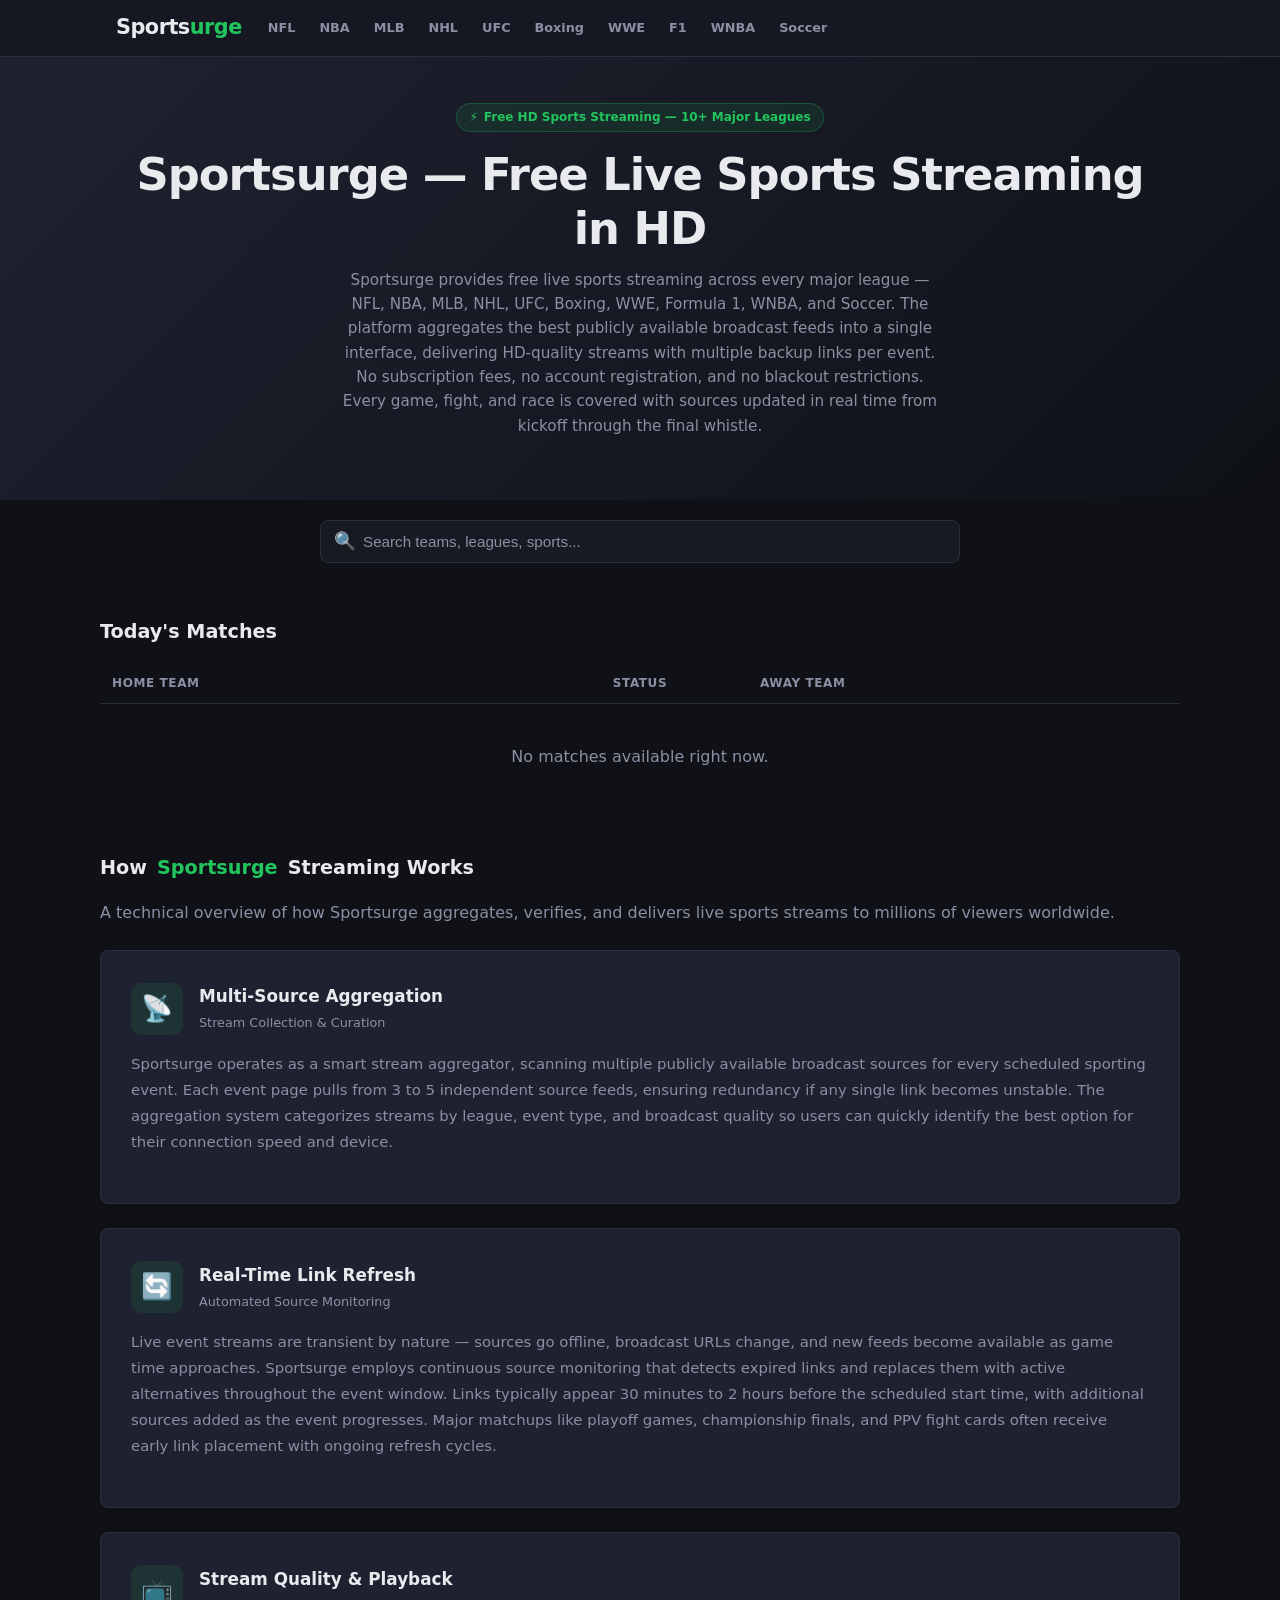
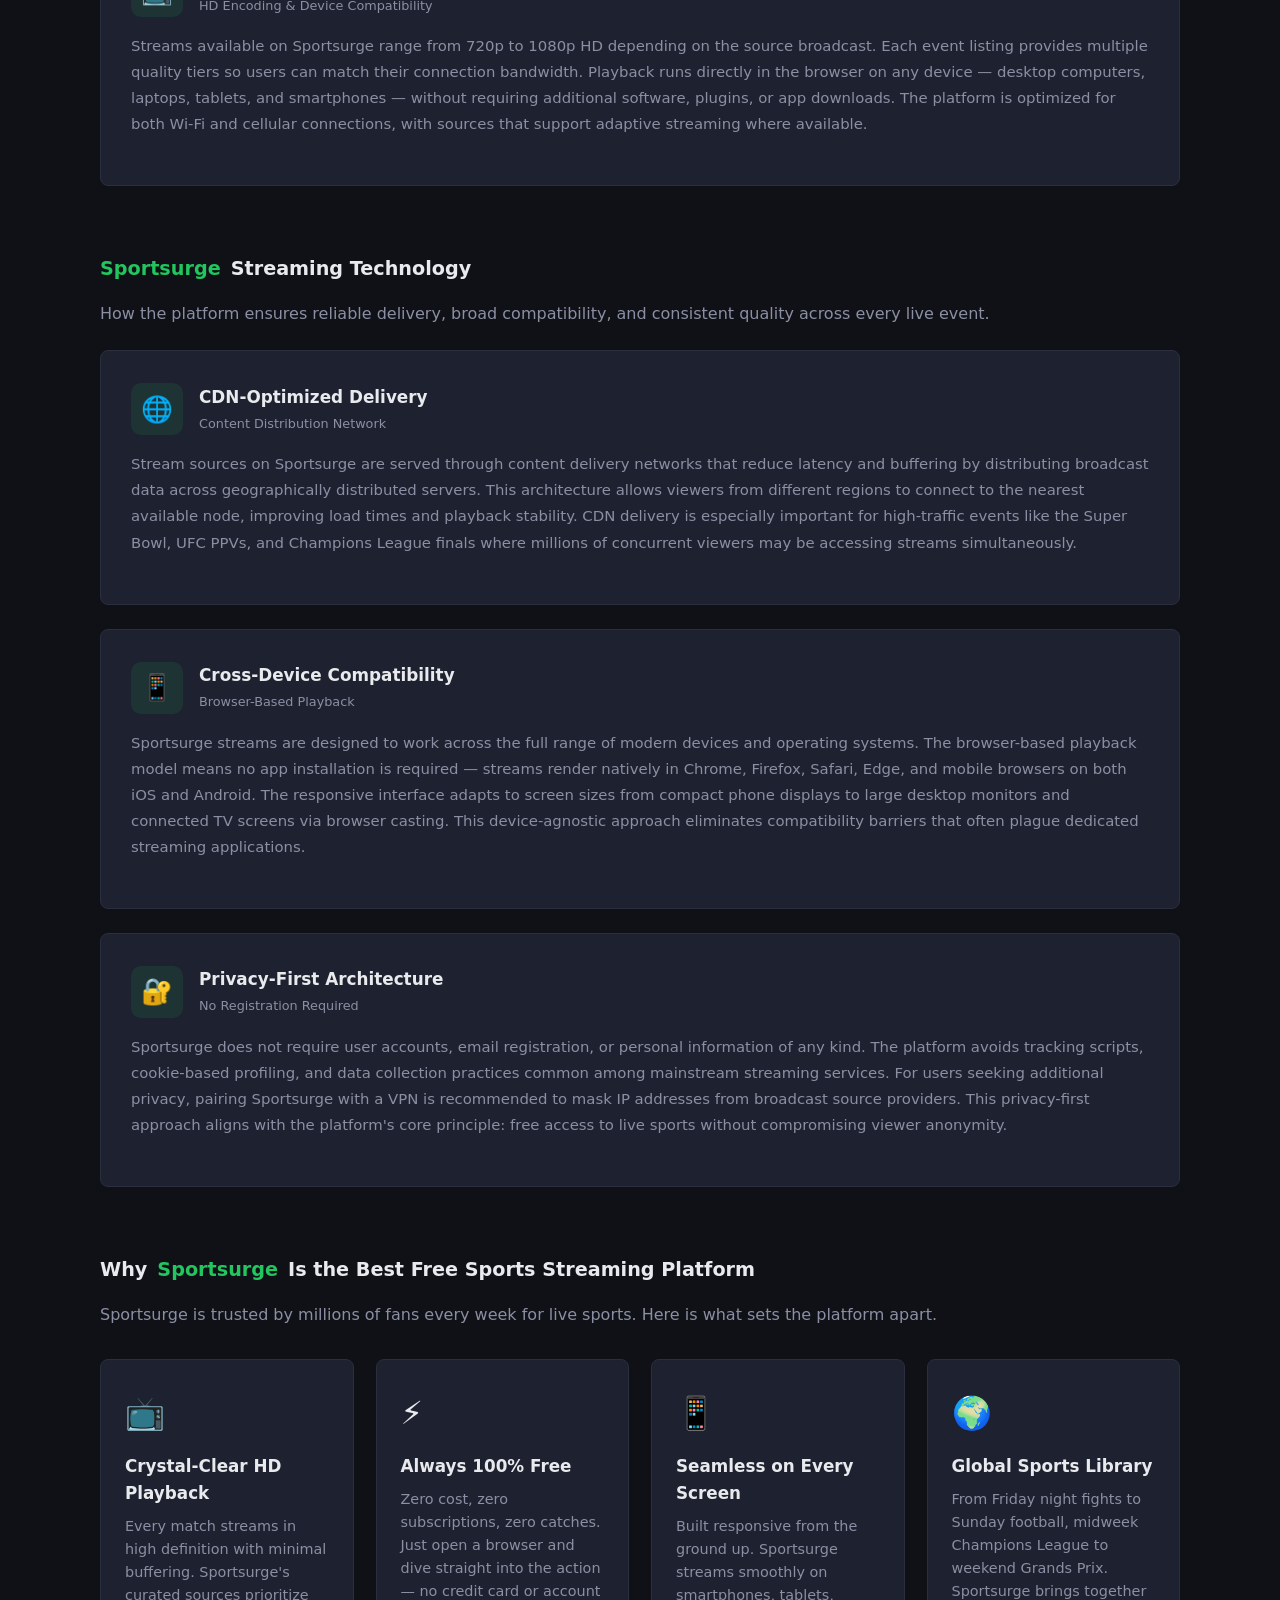
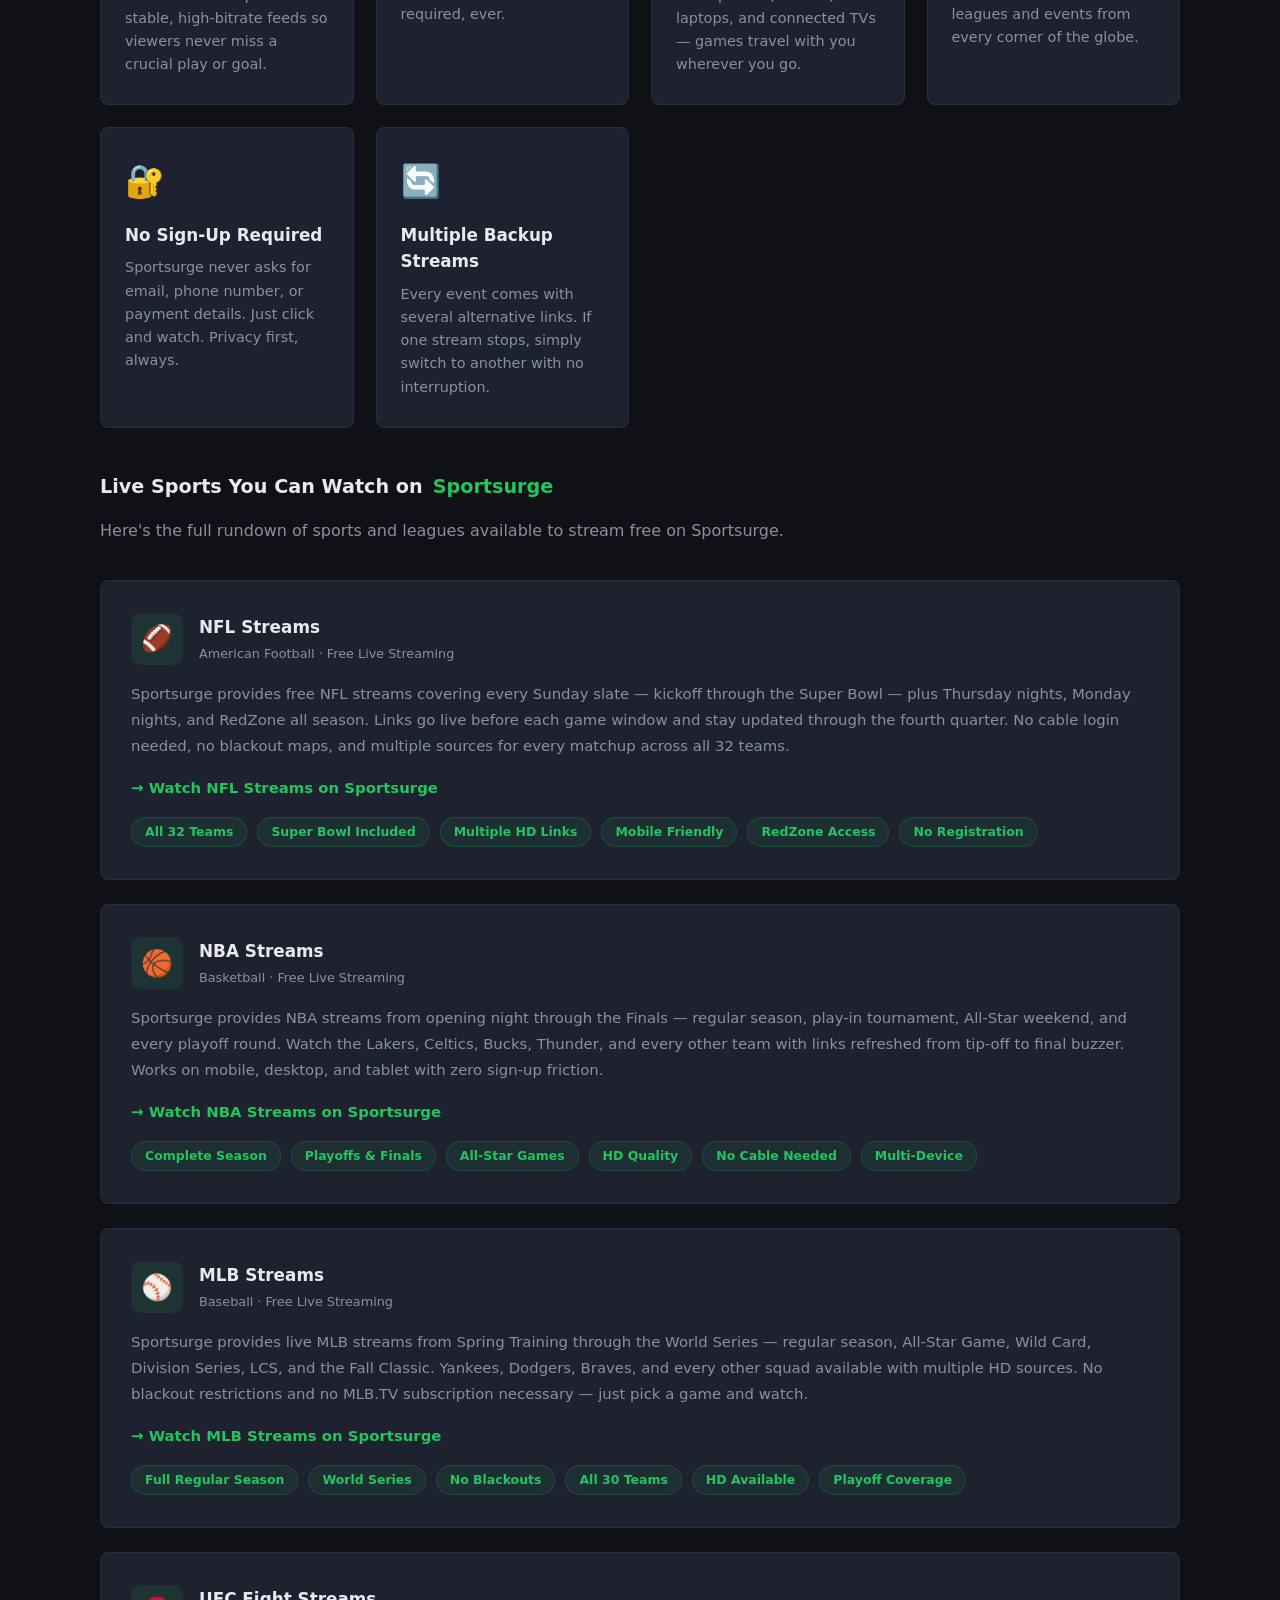
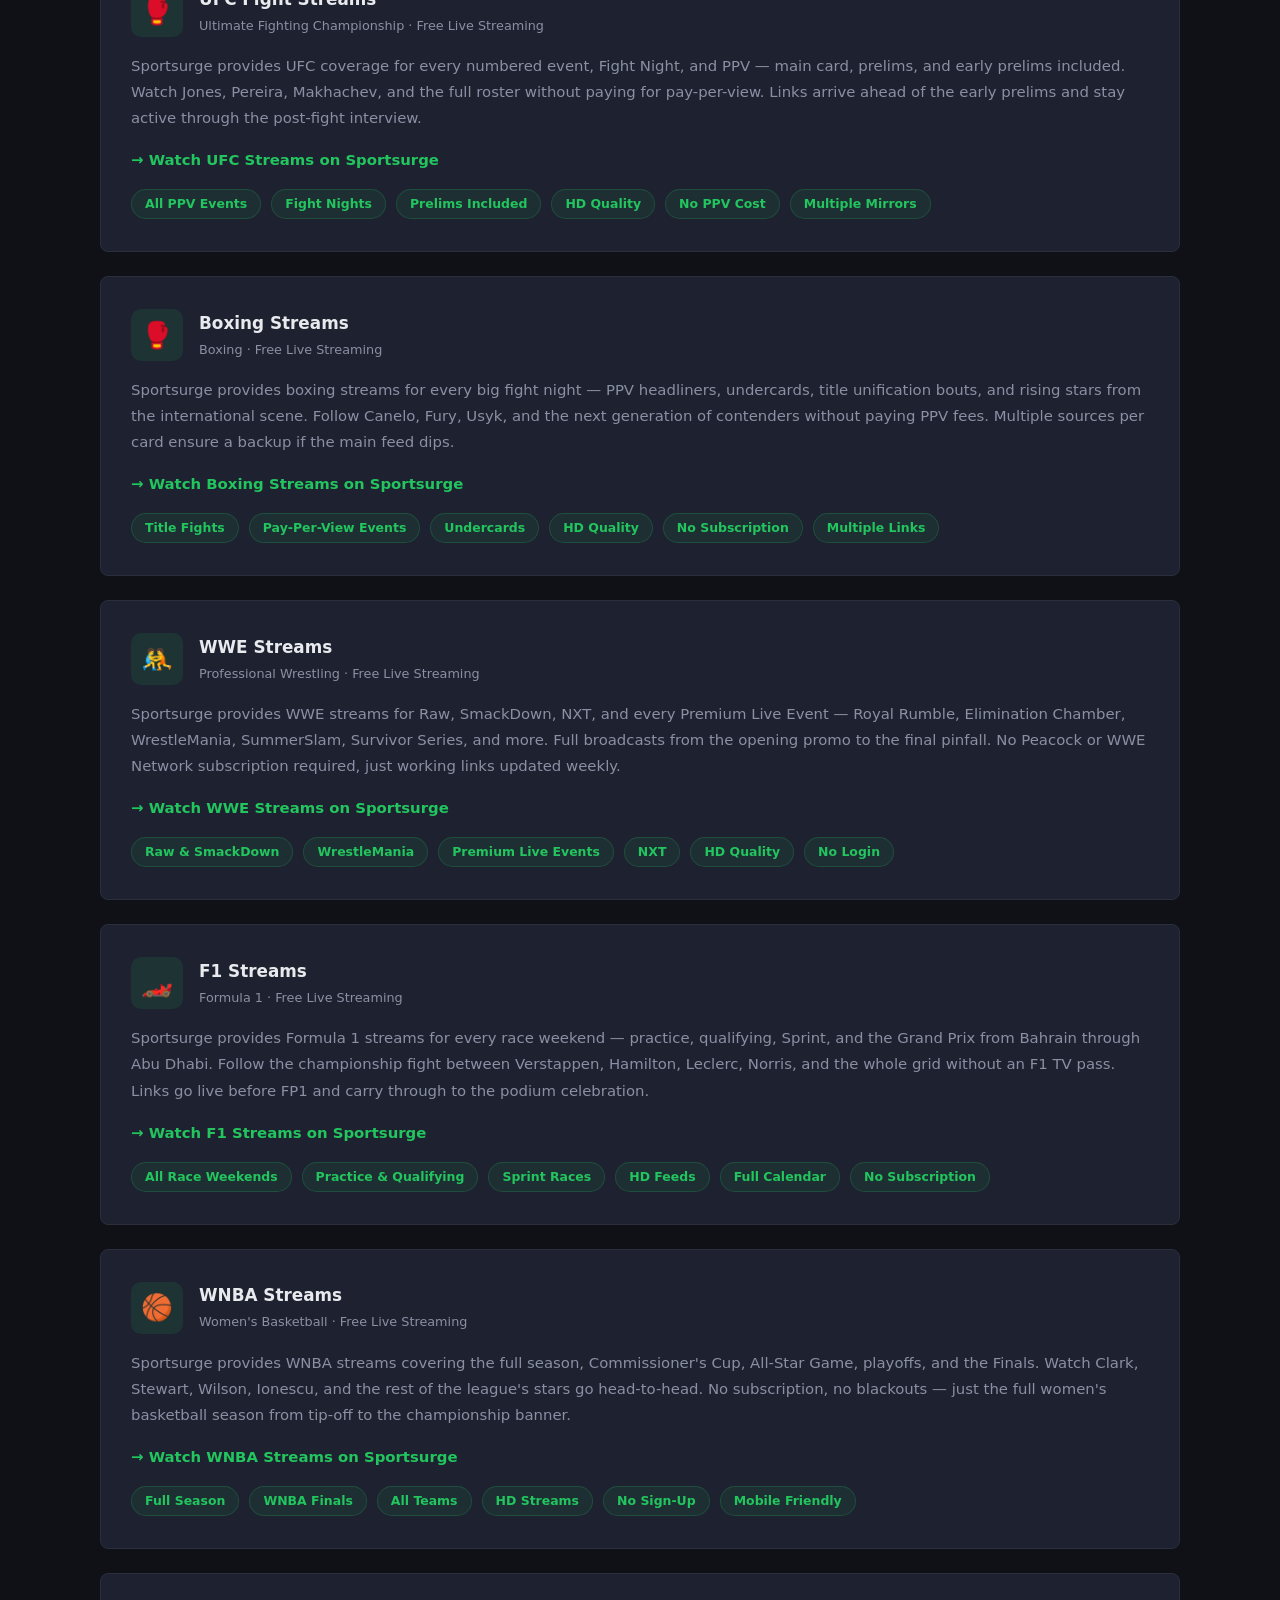
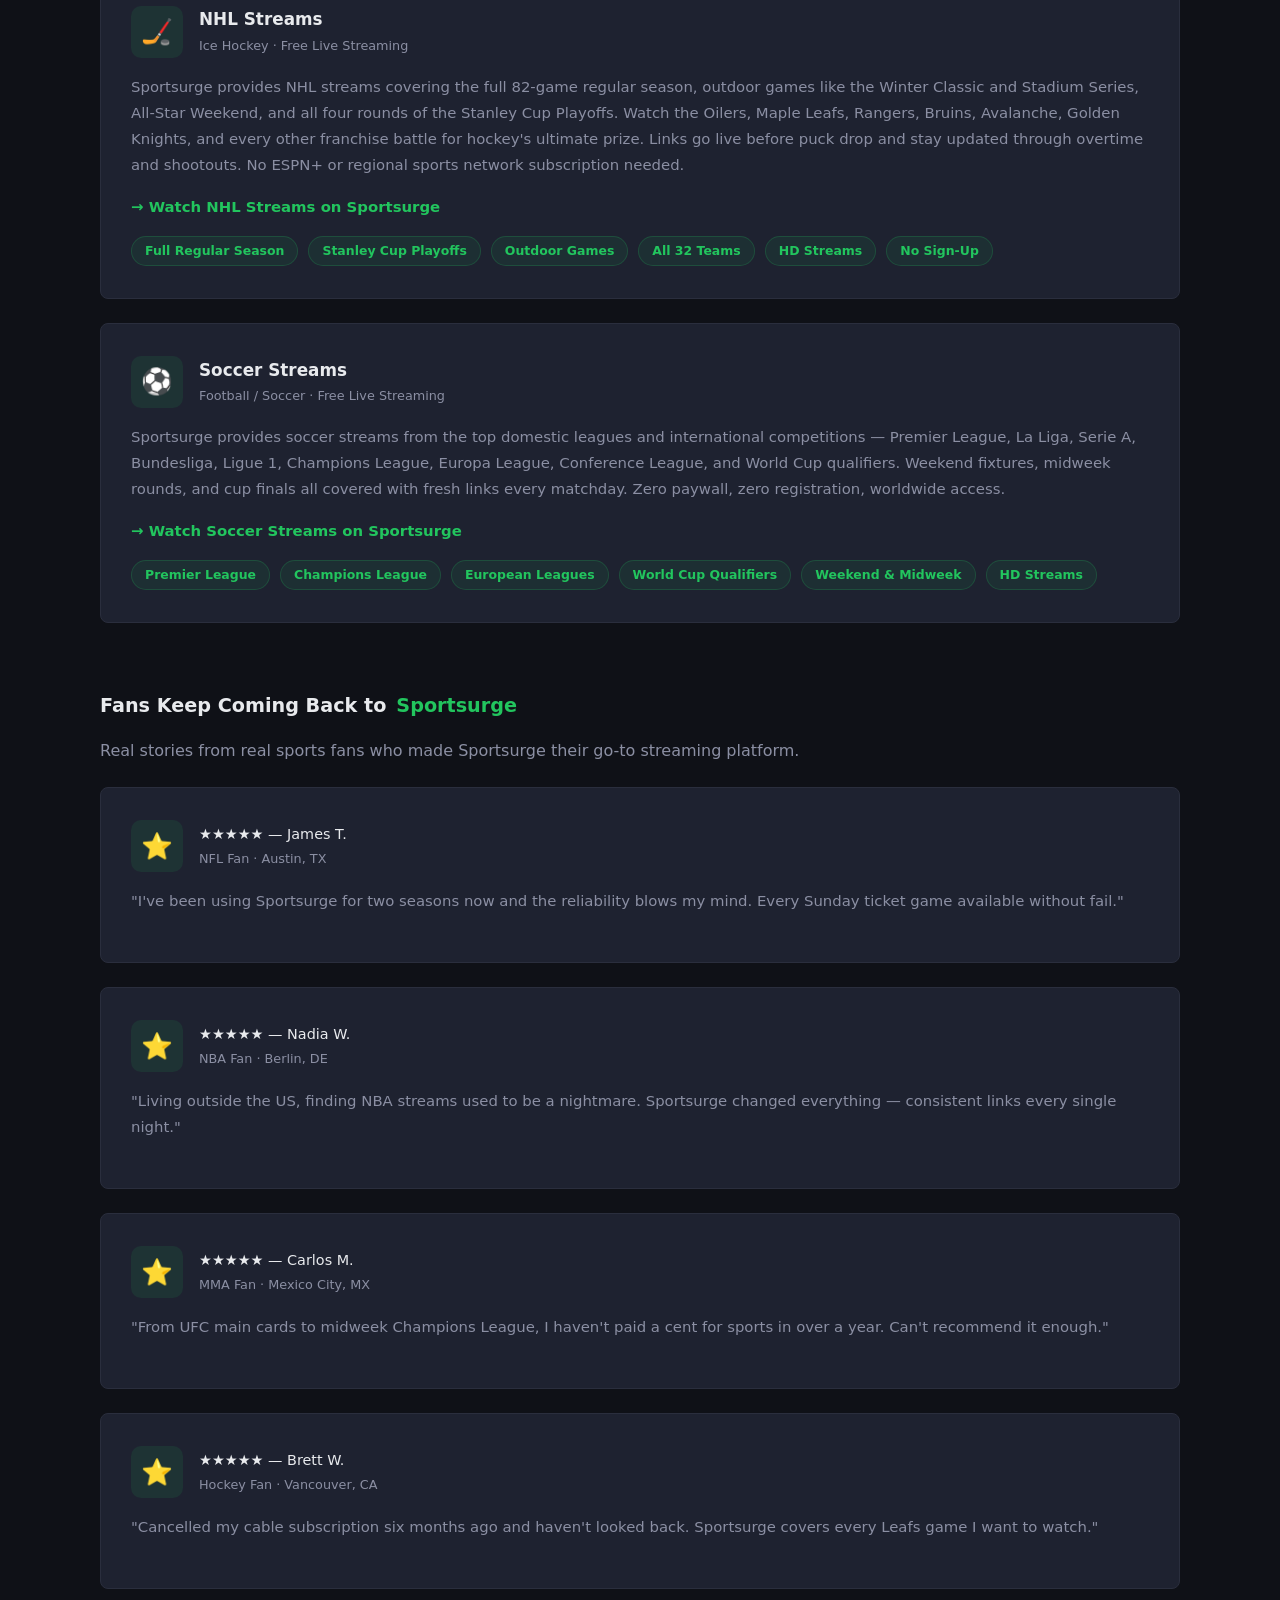
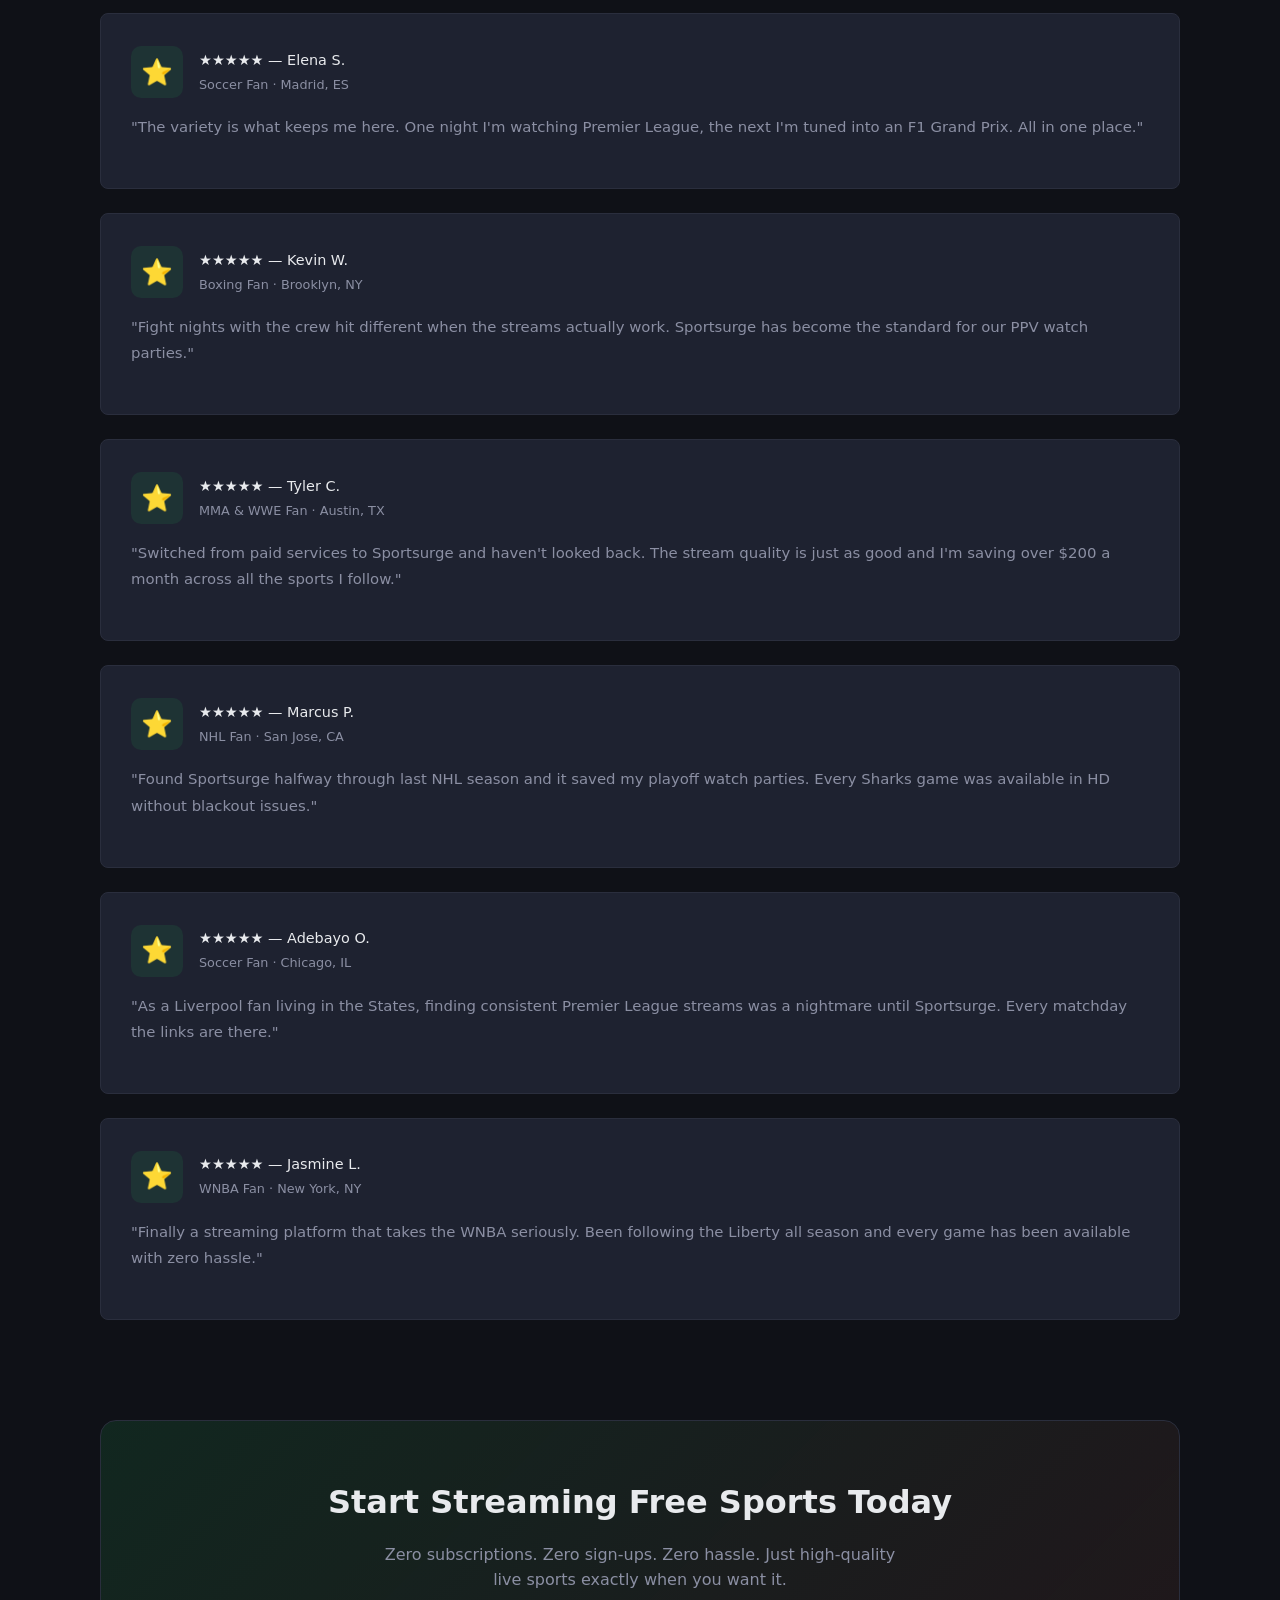
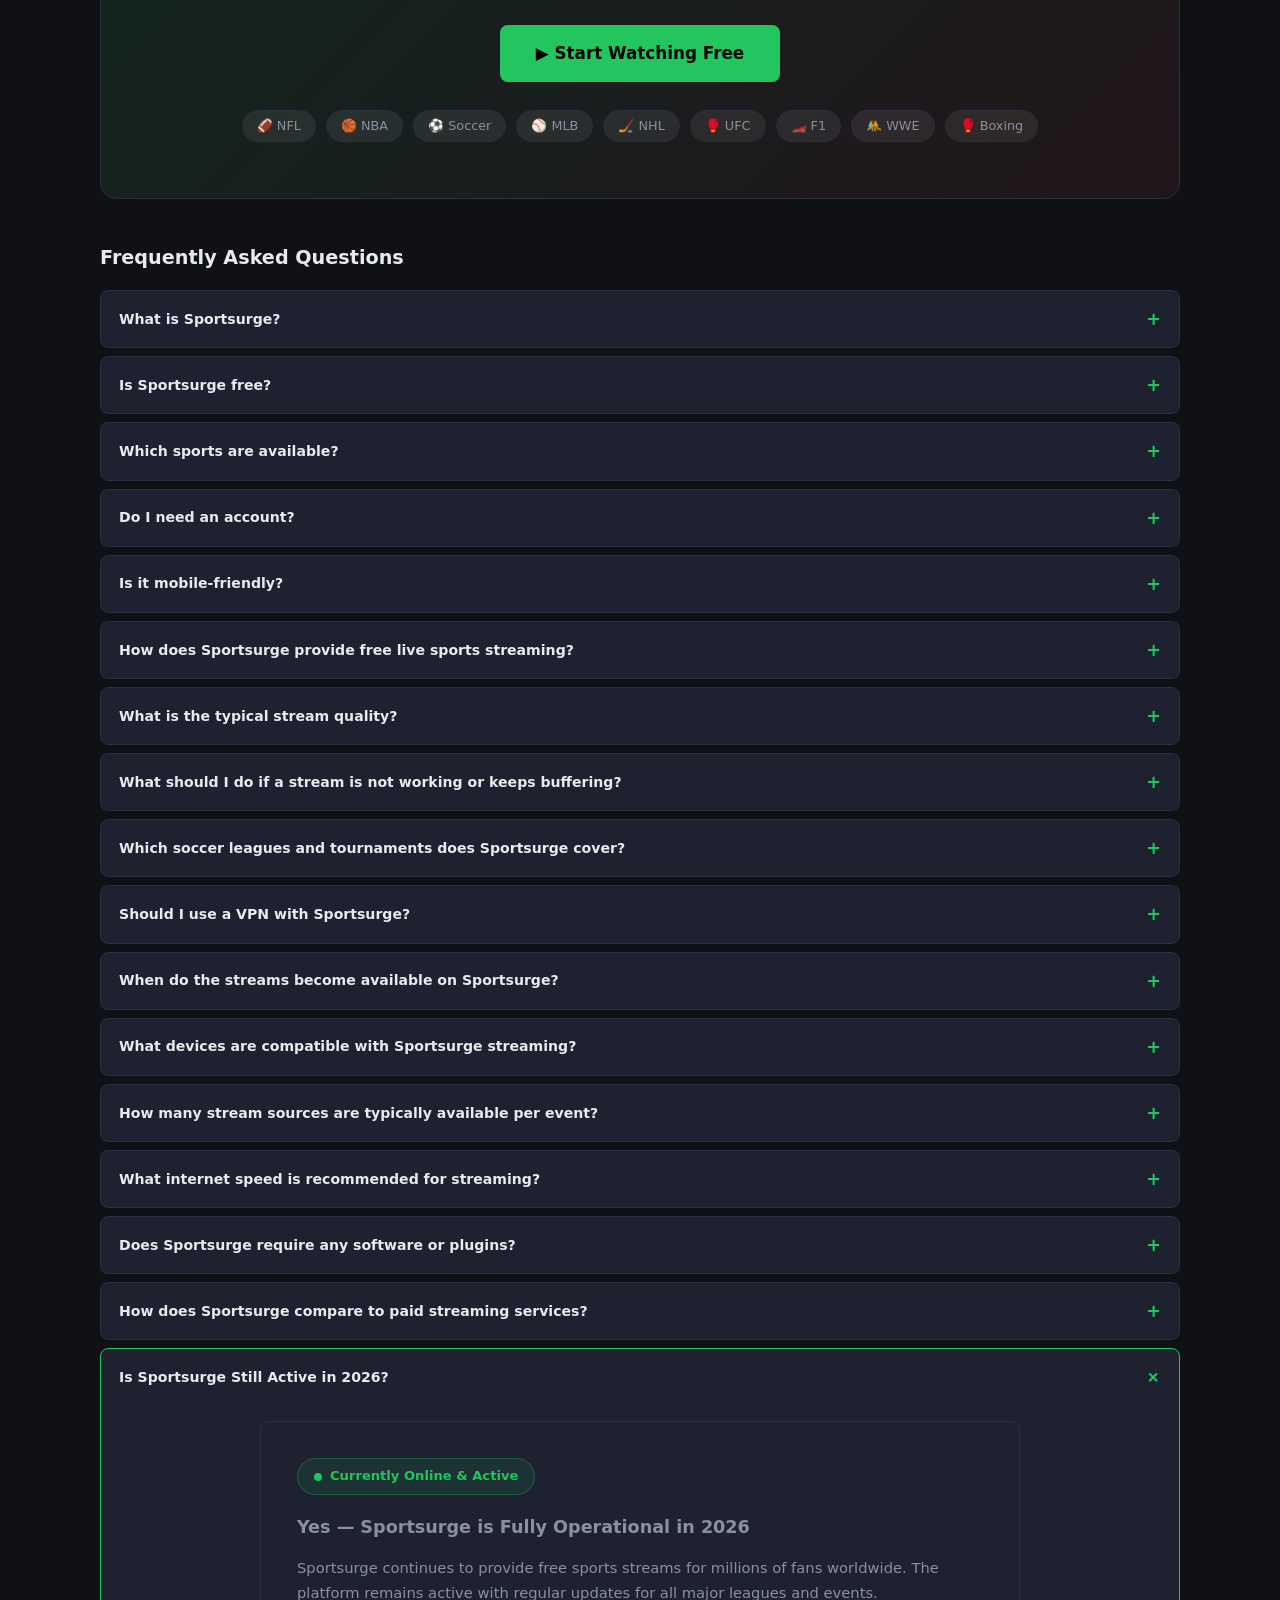
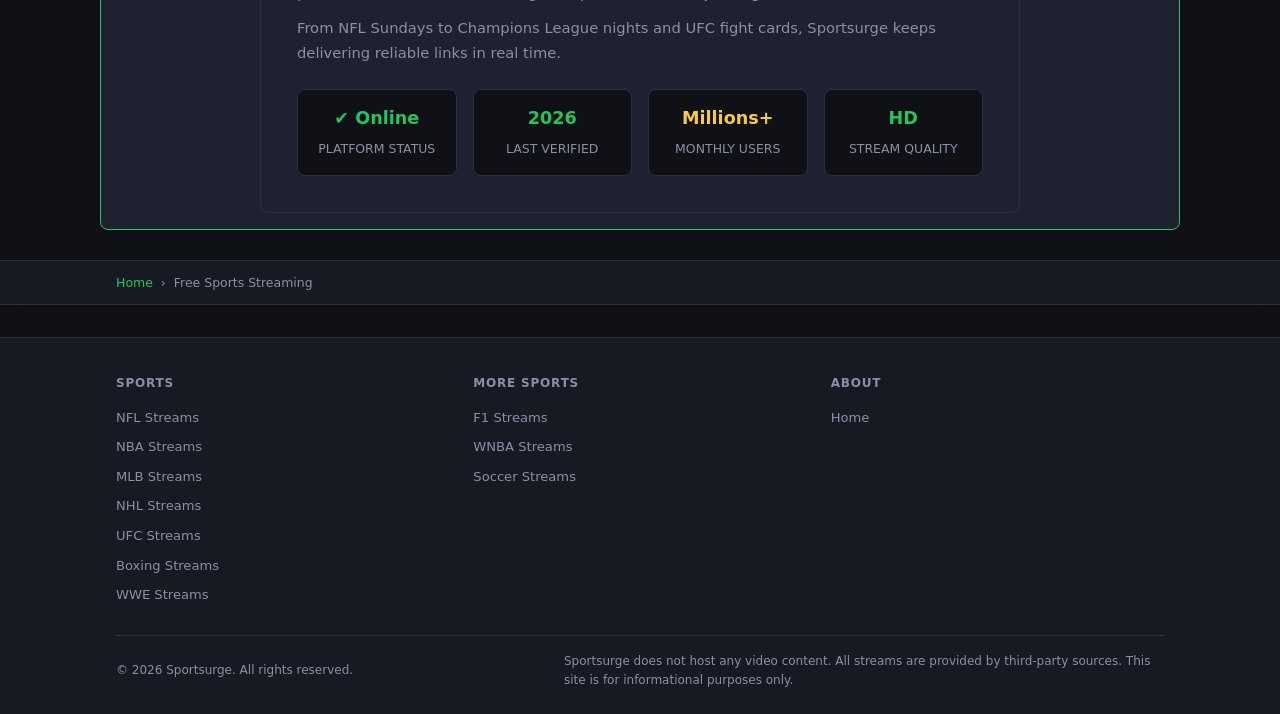
==== commit a48033dd: "convert testimonials to detail-block layout, remove unused CSS" ====
--- a/index.html
+++ b/index.html
@@ -281,14 +281,7 @@
     .features-list{display:flex;flex-wrap:wrap;gap:10px;margin-top:4px}
     .feature-pill{background:rgba(34,197,94,.08);border:1px solid rgba(34,197,94,.2);color:var(--primary);border-radius:20px;padding:4px 13px;font-size:.78rem;font-weight:600}
 
-    .testimonials-grid{display:grid;grid-template-columns:repeat(auto-fit,minmax(260px,1fr));gap:20px;margin-top:32px}
-    .testimonial-card{background:var(--card);border:1px solid var(--border);border-radius:var(--radius);padding:24px}
-    .stars{color:var(--gold);font-size:1rem;margin-bottom:12px}
-    .testimonial-card p{font-size:.92rem;color:var(--muted);margin-bottom:16px;font-style:italic}
-    .reviewer{display:flex;align-items:center;gap:10px}
-    .reviewer-avatar{width:38px;height:38px;border-radius:50%;background:linear-gradient(135deg,var(--primary),var(--accent));display:flex;align-items:center;justify-content:center;font-weight:800;font-size:.9rem;color:#000;flex-shrink:0}
-    .reviewer-name{font-size:.88rem;font-weight:700}
-    .reviewer-sub{font-size:.78rem;color:var(--muted)}
+
 
     .cta-section{background:linear-gradient(135deg,rgba(34,197,94,.12),rgba(239,68,68,.08));border:1px solid var(--border);border-radius:16px;padding:56px 40px;text-align:center;margin-top:32px}
     .cta-section h2{font-size:clamp(1.4rem,3.5vw,2rem);font-weight:900;margin-bottom:14px}
@@ -725,113 +718,105 @@
     <section class="container section" aria-label="Testimonials">
       <h2 class="section-title">Fans Keep Coming Back to <span>Sportsurge</span></h2>
       <p style="color:var(--muted);margin-bottom:24px">Real stories from real sports fans who made Sportsurge their go-to streaming platform.</p>
-      <div class="testimonials-grid">
-        <div class="testimonial-card">
-          <div class="stars">★★★★★</div>
-          <p>"I've been using Sportsurge for two seasons now and the reliability blows my mind. Every Sunday ticket game available without fail."</p>
-          <div class="reviewer">
-            <div class="reviewer-avatar">JT</div>
-            <div>
-              <div class="reviewer-name">James T.</div>
-              <div class="reviewer-sub">NFL Fan · Austin, TX</div>
-            </div>
-          </div>
-        </div>
-        <div class="testimonial-card">
-          <div class="stars">★★★★★</div>
-          <p>"Living outside the US, finding NBA streams used to be a nightmare. Sportsurge changed everything — consistent links every single night."</p>
-          <div class="reviewer">
-            <div class="reviewer-avatar">NW</div>
-            <div>
-              <div class="reviewer-name">Nadia W.</div>
-              <div class="reviewer-sub">NBA Fan · Berlin, DE</div>
-            </div>
-          </div>
-        </div>
-        <div class="testimonial-card">
-          <div class="stars">★★★★★</div>
-          <p>"From UFC main cards to midweek Champions League, I haven't paid a cent for sports in over a year. Can't recommend it enough."</p>
-          <div class="reviewer">
-            <div class="reviewer-avatar">CM</div>
-            <div>
-              <div class="reviewer-name">Carlos M.</div>
-              <div class="reviewer-sub">MMA Fan · Mexico City, MX</div>
-            </div>
-          </div>
-        </div>
-        <div class="testimonial-card">
-          <div class="stars">★★★★★</div>
-          <p>"Cancelled my cable subscription six months ago and haven't looked back. Sportsurge covers every Leafs game I want to watch."</p>
-          <div class="reviewer">
-            <div class="reviewer-avatar">BW</div>
-            <div>
-              <div class="reviewer-name">Brett W.</div>
-              <div class="reviewer-sub">Hockey Fan · Vancouver, CA</div>
-            </div>
-          </div>
-        </div>
-        <div class="testimonial-card">
-          <div class="stars">★★★★★</div>
-          <p>"The variety is what keeps me here. One night I'm watching Premier League, the next I'm tuned into an F1 Grand Prix. All in one place."</p>
-          <div class="reviewer">
-            <div class="reviewer-avatar">ES</div>
-            <div>
-              <div class="reviewer-name">Elena S.</div>
-              <div class="reviewer-sub">Soccer Fan · Madrid, ES</div>
-            </div>
-          </div>
-        </div>
-        <div class="testimonial-card">
-          <div class="stars">★★★★★</div>
-          <p>"Fight nights with the crew hit different when the streams actually work. Sportsurge has become the standard for our PPV watch parties."</p>
-          <div class="reviewer">
-            <div class="reviewer-avatar">KW</div>
-            <div>
-              <div class="reviewer-name">Kevin W.</div>
-              <div class="reviewer-sub">Boxing Fan · Brooklyn, NY</div>
-            </div>
-          </div>
-        </div>
-        <div class="testimonial-card">
-          <div class="stars">★★★★★</div>
-              <div class="reviewer-name">Tyler C.</div>
-              <div class="reviewer-sub">MMA &amp; WWE Fan · Austin, TX</div>
-            </div>
-          </div>
-        </div>
-        <div class="testimonial-card">
-          <div class="stars">★★★★★</div>
-          <p>"Found Sportsurge halfway through last NHL season and it saved my playoff watch parties. Every Sharks game was available in HD without blackout issues."</p>
-          <div class="reviewer">
-            <div class="reviewer-avatar">MP</div>
-            <div>
-              <div class="reviewer-name">Marcus P.</div>
-              <div class="reviewer-sub">NHL Fan · San Jose, CA</div>
-            </div>
-          </div>
-        </div>
-        <div class="testimonial-card">
-          <div class="stars">★★★★★</div>
-          <p>"As a Liverpool fan living in the States, finding consistent Premier League streams was a nightmare until Sportsurge. Every matchday the links are there."</p>
-          <div class="reviewer">
-            <div class="reviewer-avatar">AO</div>
-            <div>
-              <div class="reviewer-name">Adebayo O.</div>
-              <div class="reviewer-sub">Soccer Fan · Chicago, IL</div>
-            </div>
-          </div>
-        </div>
-        <div class="testimonial-card">
-          <div class="stars">★★★★★</div>
-          <p>"Finally a streaming platform that takes the WNBA seriously. Been following the Liberty all season and every game has been available with zero hassle."</p>
-          <div class="reviewer">
-            <div class="reviewer-avatar">JL</div>
-            <div>
-              <div class="reviewer-name">Jasmine L.</div>
-              <div class="reviewer-sub">WNBA Fan · New York, NY</div>
-            </div>
-          </div>
-        </div>
+      <div class="detail-block">
+        <div class="detail-header">
+          <div class="detail-icon">⭐</div>
+          <div>
+            <div class="detail-title">★★★★★ — James T.</div>
+            <div class="detail-tag">NFL Fan · Austin, TX</div>
+          </div>
+        </div>
+        <p>"I've been using Sportsurge for two seasons now and the reliability blows my mind. Every Sunday ticket game available without fail."</p>
+      </div>
+      <div class="detail-block">
+        <div class="detail-header">
+          <div class="detail-icon">⭐</div>
+          <div>
+            <div class="detail-title">★★★★★ — Nadia W.</div>
+            <div class="detail-tag">NBA Fan · Berlin, DE</div>
+          </div>
+        </div>
+        <p>"Living outside the US, finding NBA streams used to be a nightmare. Sportsurge changed everything — consistent links every single night."</p>
+      </div>
+      <div class="detail-block">
+        <div class="detail-header">
+          <div class="detail-icon">⭐</div>
+          <div>
+            <div class="detail-title">★★★★★ — Carlos M.</div>
+            <div class="detail-tag">MMA Fan · Mexico City, MX</div>
+          </div>
+        </div>
+        <p>"From UFC main cards to midweek Champions League, I haven't paid a cent for sports in over a year. Can't recommend it enough."</p>
+      </div>
+      <div class="detail-block">
+        <div class="detail-header">
+          <div class="detail-icon">⭐</div>
+          <div>
+            <div class="detail-title">★★★★★ — Brett W.</div>
+            <div class="detail-tag">Hockey Fan · Vancouver, CA</div>
+          </div>
+        </div>
+        <p>"Cancelled my cable subscription six months ago and haven't looked back. Sportsurge covers every Leafs game I want to watch."</p>
+      </div>
+      <div class="detail-block">
+        <div class="detail-header">
+          <div class="detail-icon">⭐</div>
+          <div>
+            <div class="detail-title">★★★★★ — Elena S.</div>
+            <div class="detail-tag">Soccer Fan · Madrid, ES</div>
+          </div>
+        </div>
+        <p>"The variety is what keeps me here. One night I'm watching Premier League, the next I'm tuned into an F1 Grand Prix. All in one place."</p>
+      </div>
+      <div class="detail-block">
+        <div class="detail-header">
+          <div class="detail-icon">⭐</div>
+          <div>
+            <div class="detail-title">★★★★★ — Kevin W.</div>
+            <div class="detail-tag">Boxing Fan · Brooklyn, NY</div>
+          </div>
+        </div>
+        <p>"Fight nights with the crew hit different when the streams actually work. Sportsurge has become the standard for our PPV watch parties."</p>
+      </div>
+      <div class="detail-block">
+        <div class="detail-header">
+          <div class="detail-icon">⭐</div>
+          <div>
+            <div class="detail-title">★★★★★ — Tyler C.</div>
+            <div class="detail-tag">MMA &amp; WWE Fan · Austin, TX</div>
+          </div>
+        </div>
+        <p>"Switched from paid services to Sportsurge and haven't looked back. The stream quality is just as good and I'm saving over $200 a month across all the sports I follow."</p>
+      </div>
+      <div class="detail-block">
+        <div class="detail-header">
+          <div class="detail-icon">⭐</div>
+          <div>
+            <div class="detail-title">★★★★★ — Marcus P.</div>
+            <div class="detail-tag">NHL Fan · San Jose, CA</div>
+          </div>
+        </div>
+        <p>"Found Sportsurge halfway through last NHL season and it saved my playoff watch parties. Every Sharks game was available in HD without blackout issues."</p>
+      </div>
+      <div class="detail-block">
+        <div class="detail-header">
+          <div class="detail-icon">⭐</div>
+          <div>
+            <div class="detail-title">★★★★★ — Adebayo O.</div>
+            <div class="detail-tag">Soccer Fan · Chicago, IL</div>
+          </div>
+        </div>
+        <p>"As a Liverpool fan living in the States, finding consistent Premier League streams was a nightmare until Sportsurge. Every matchday the links are there."</p>
+      </div>
+      <div class="detail-block">
+        <div class="detail-header">
+          <div class="detail-icon">⭐</div>
+          <div>
+            <div class="detail-title">★★★★★ — Jasmine L.</div>
+            <div class="detail-tag">WNBA Fan · New York, NY</div>
+          </div>
+        </div>
+        <p>"Finally a streaming platform that takes the WNBA seriously. Been following the Liberty all season and every game has been available with zero hassle."</p>
       </div>
     </section>
 
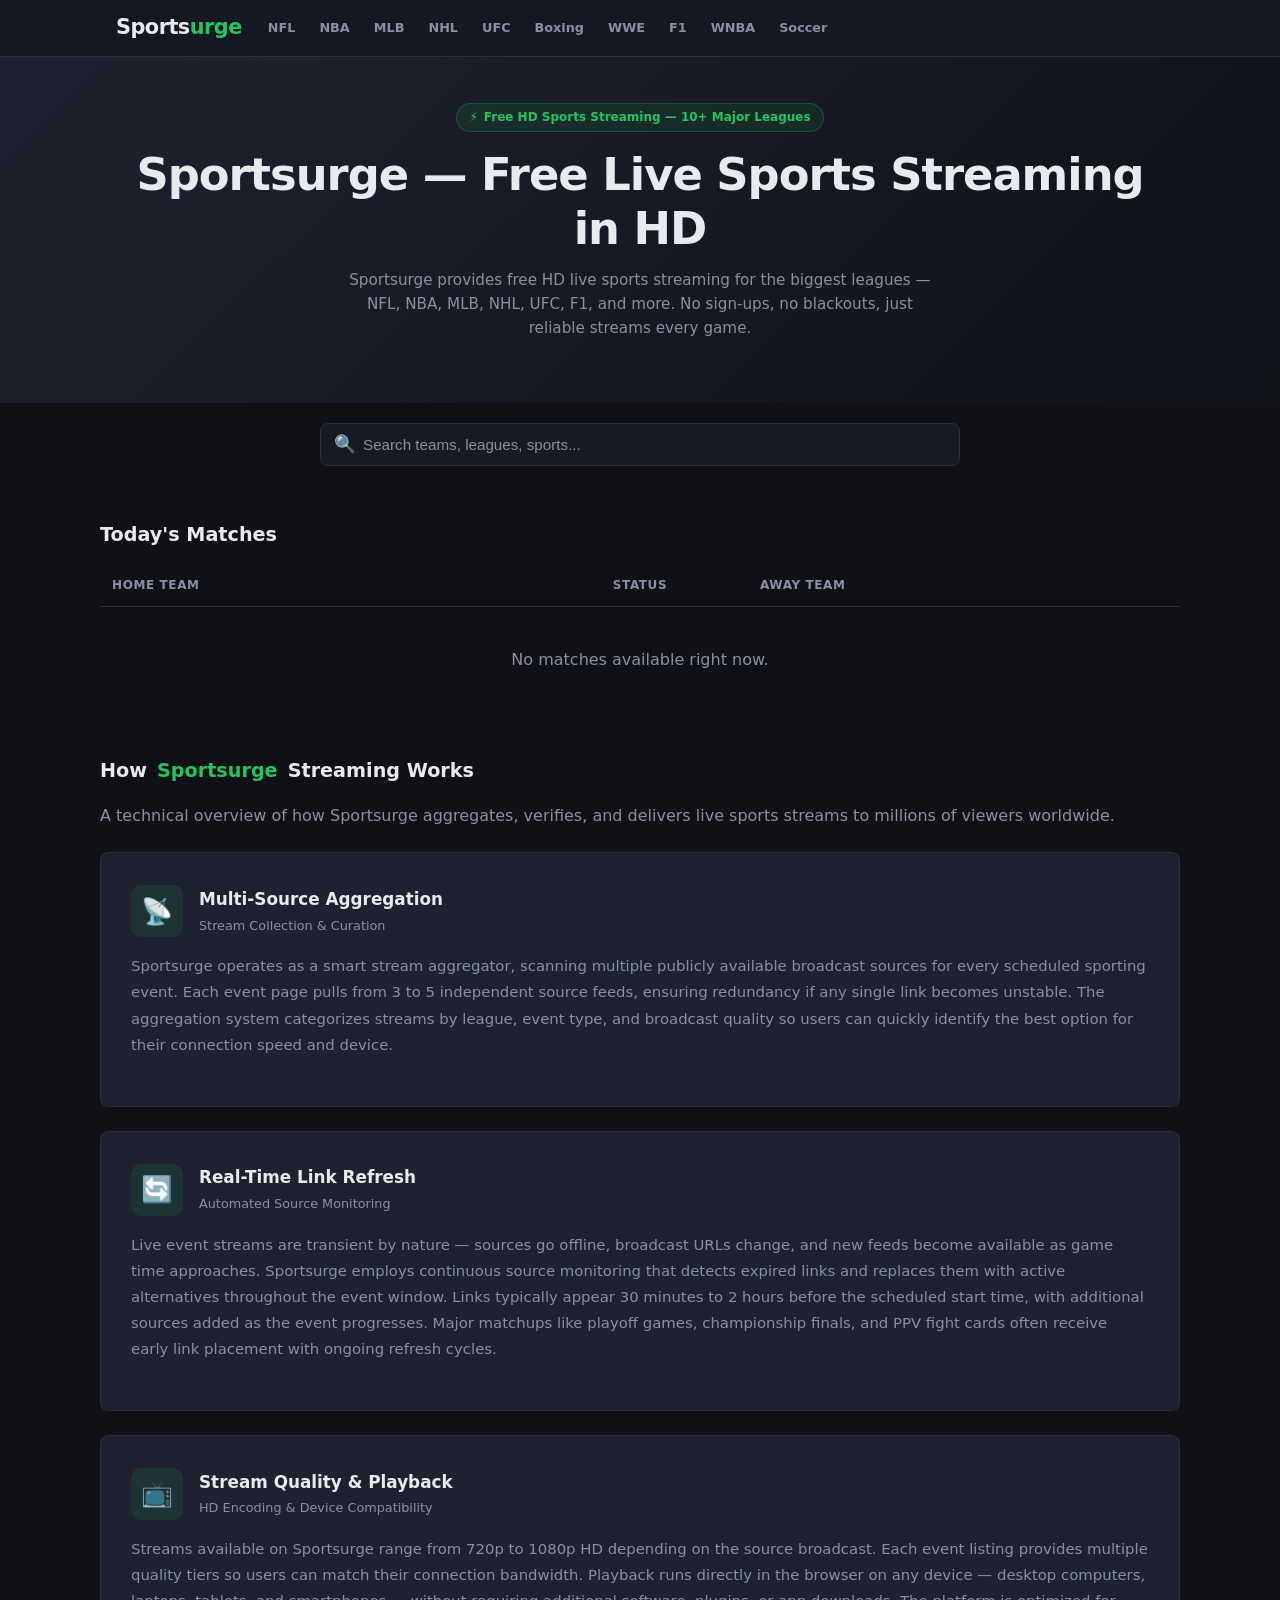
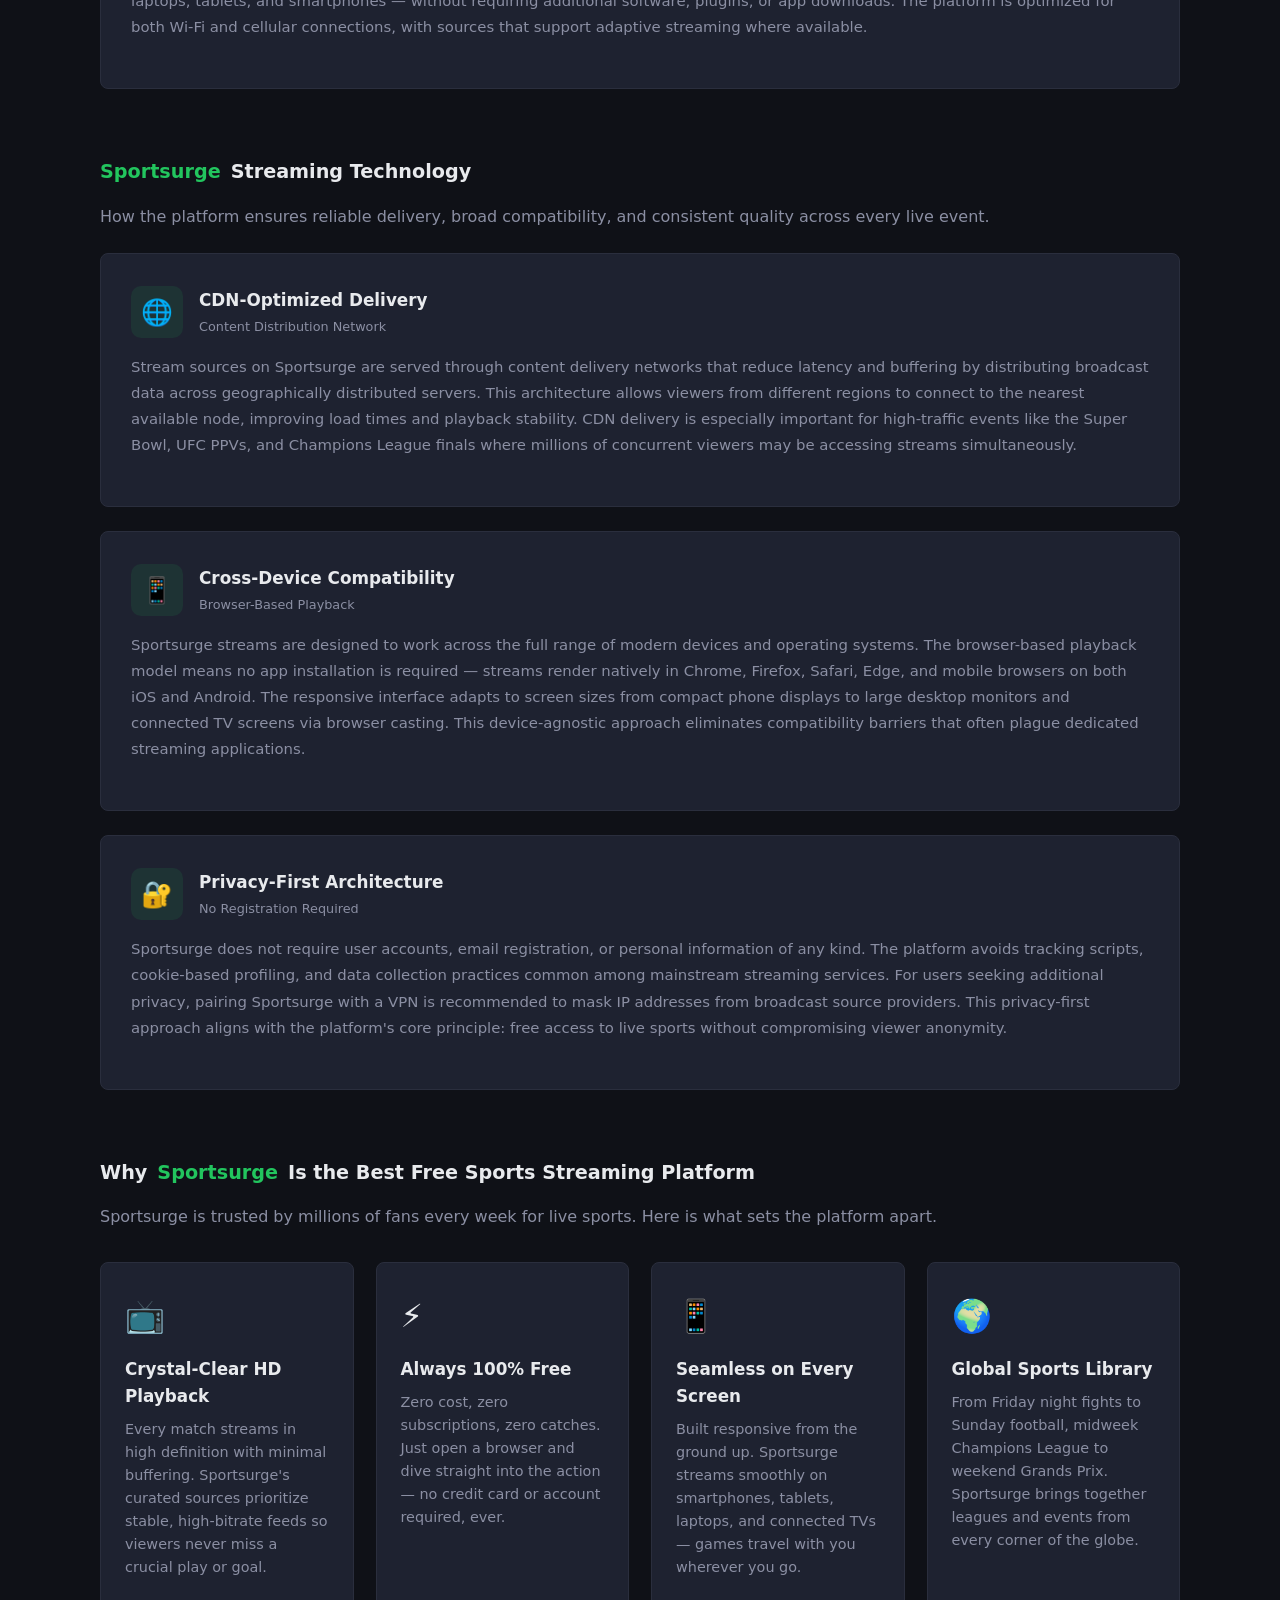
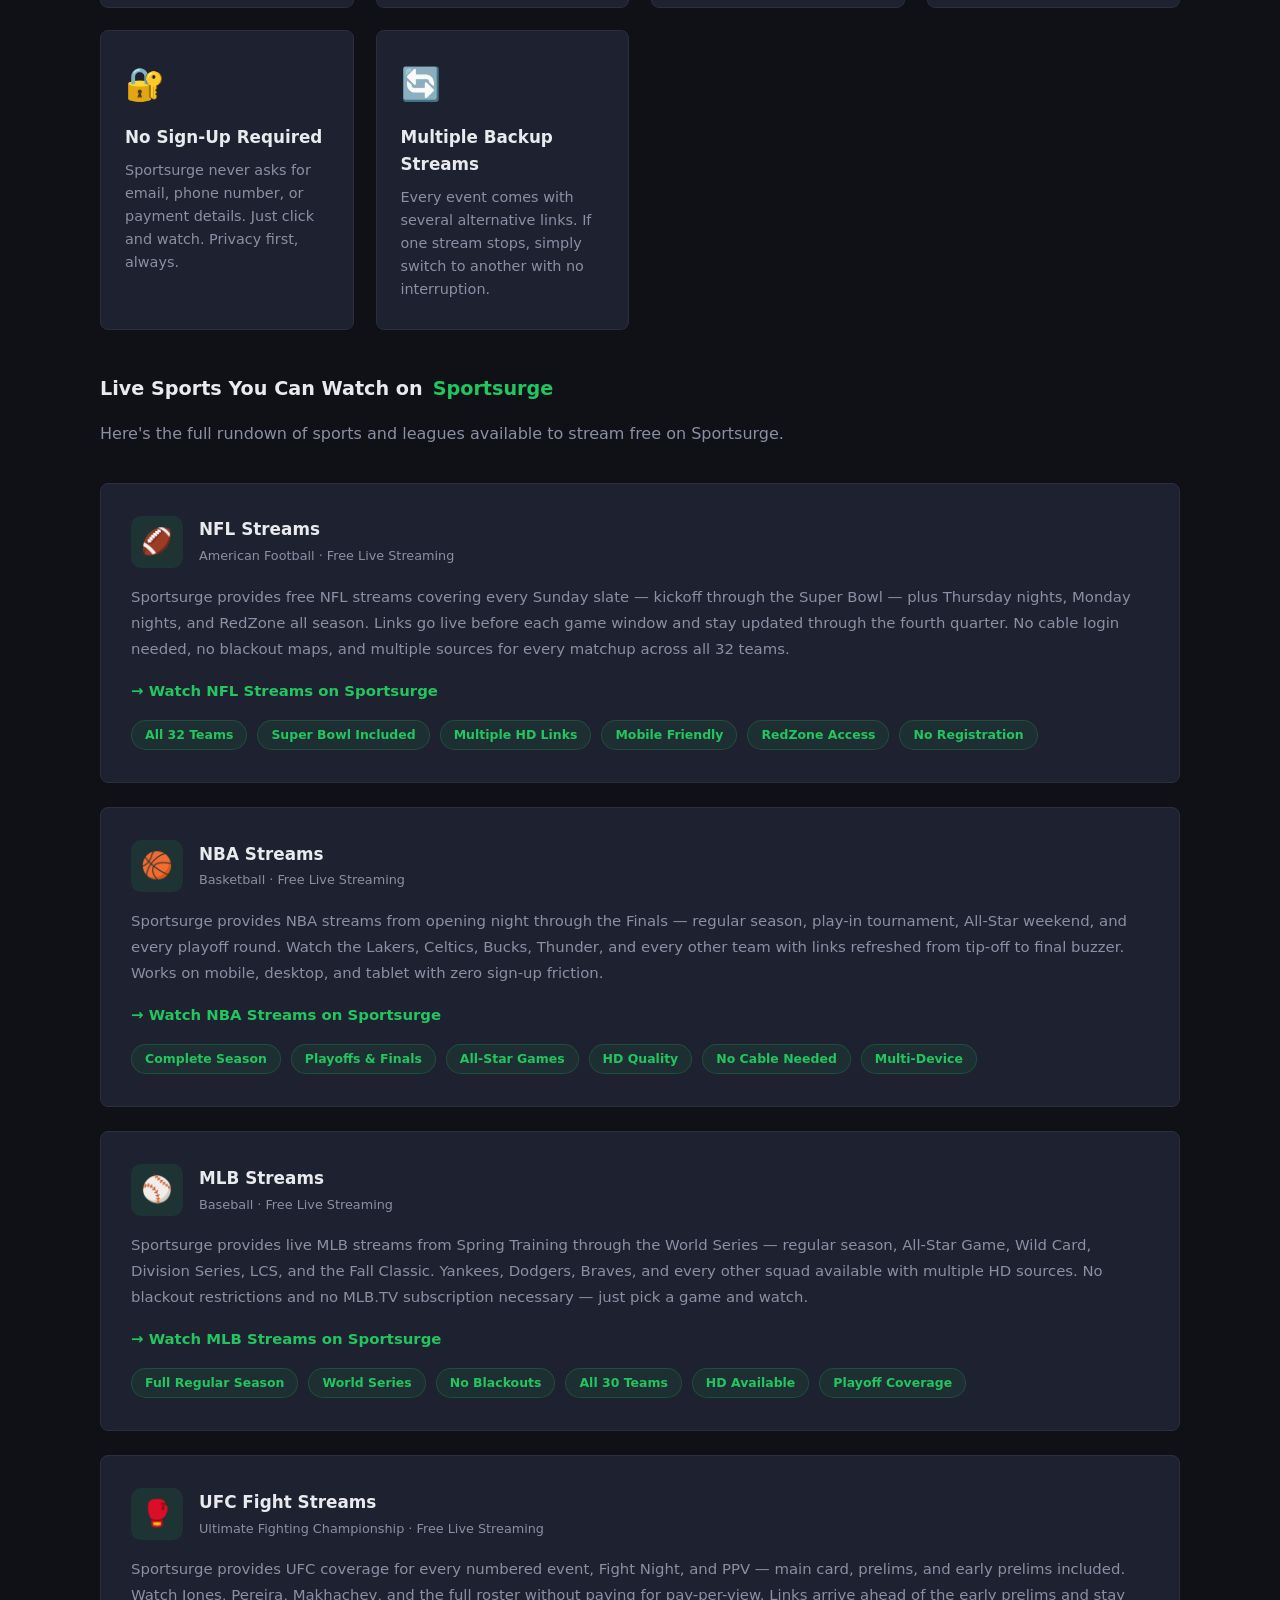
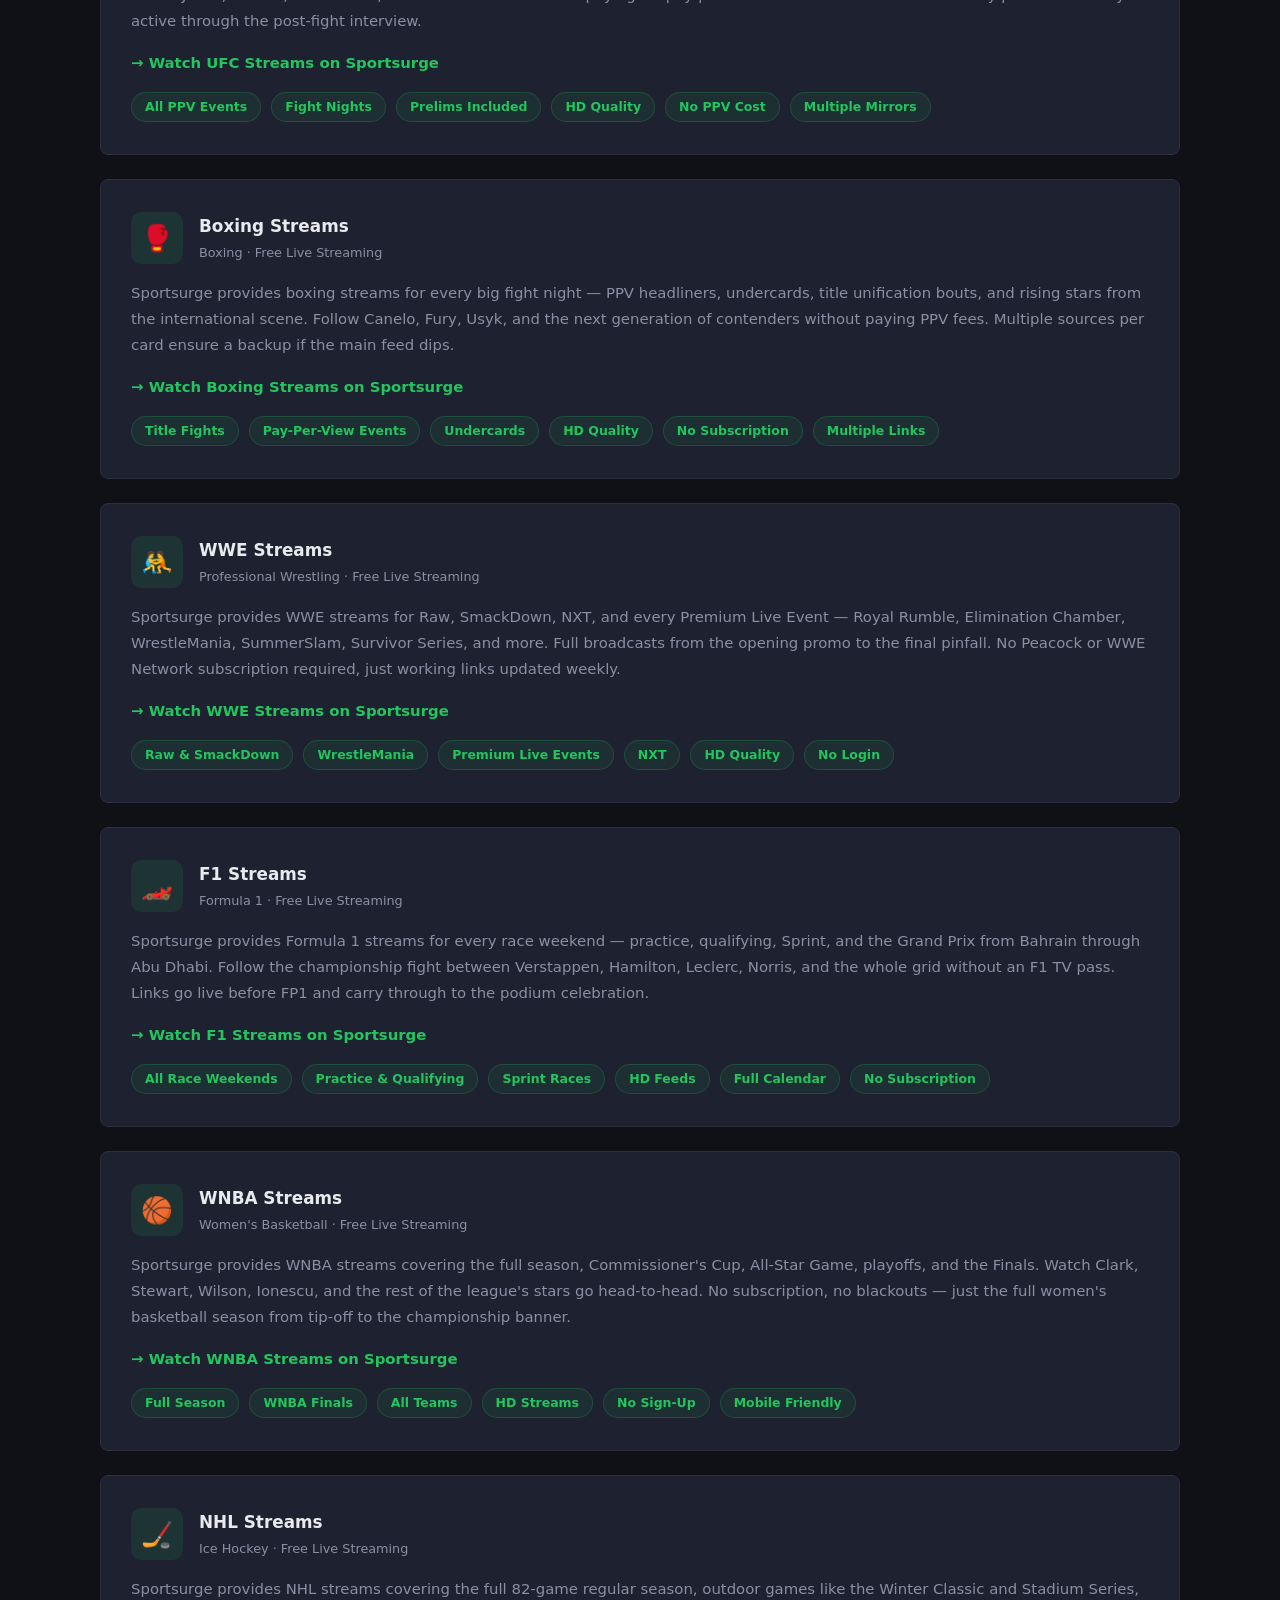
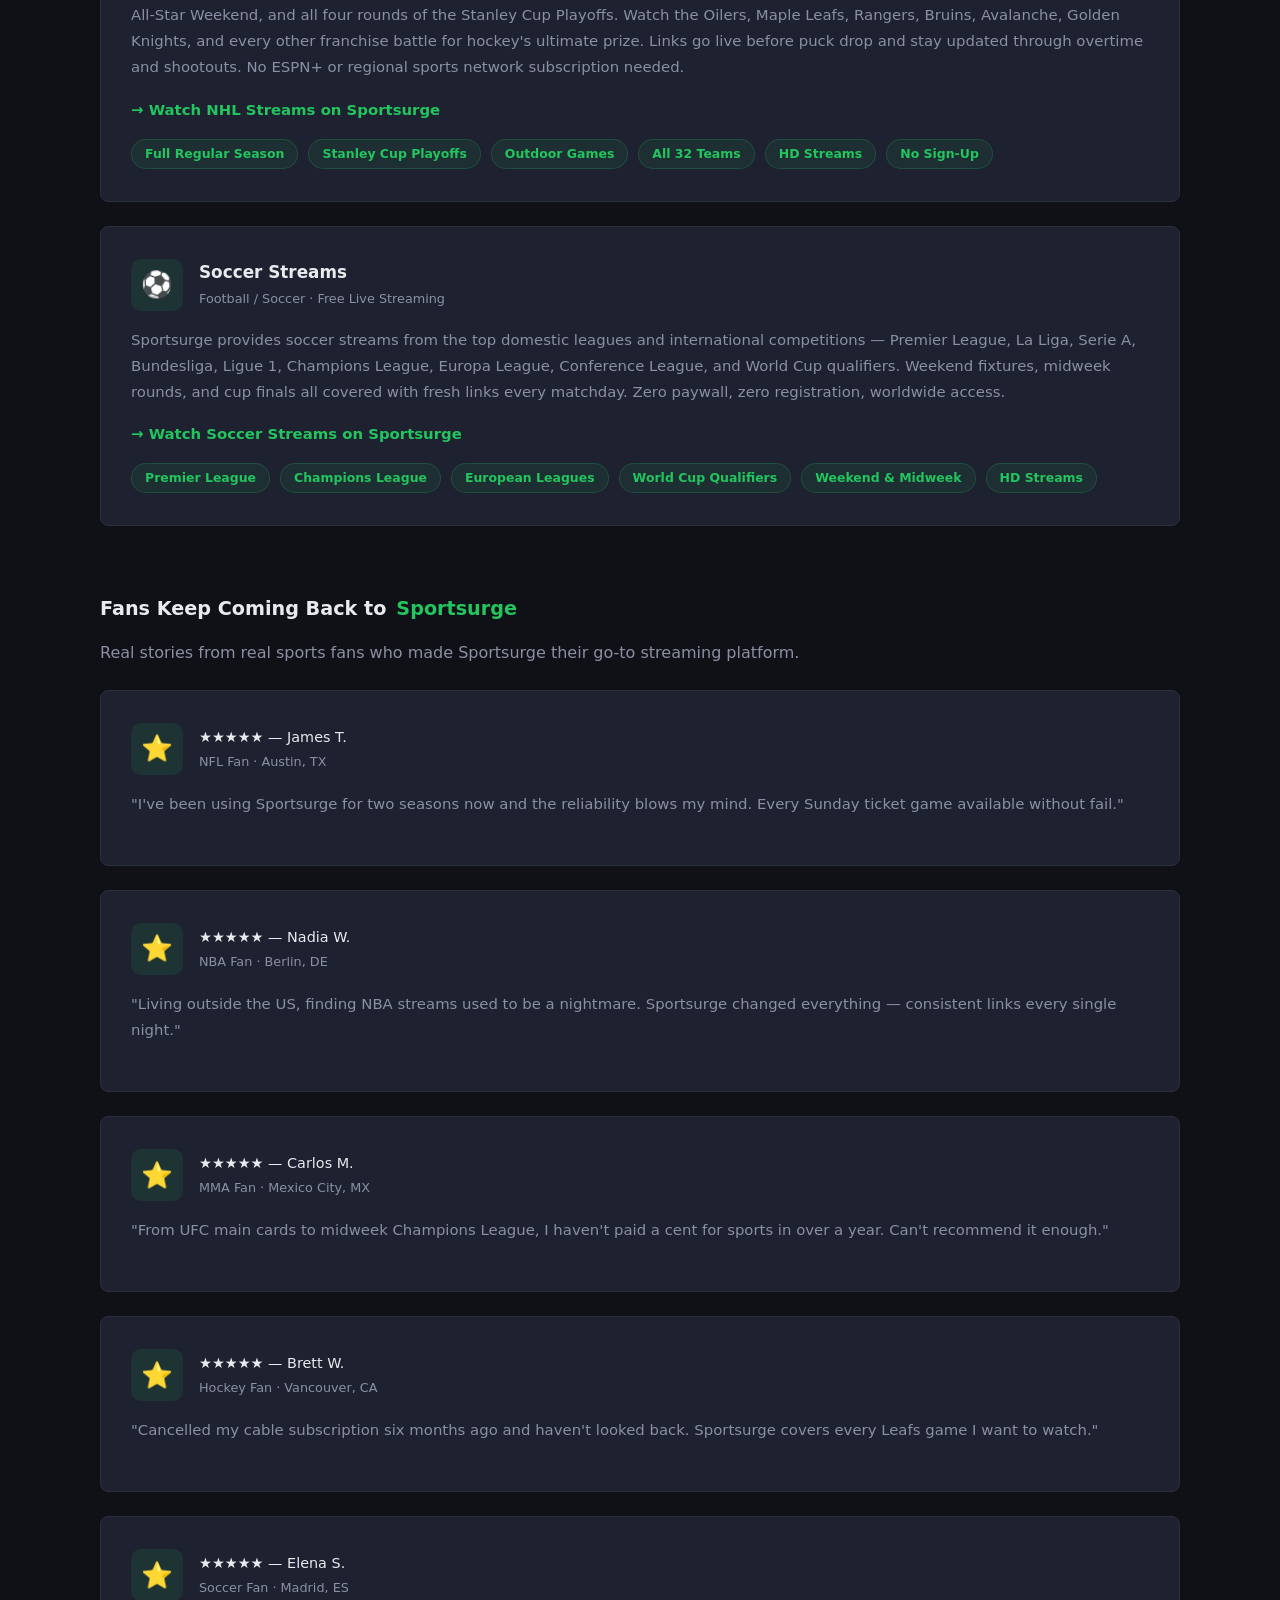
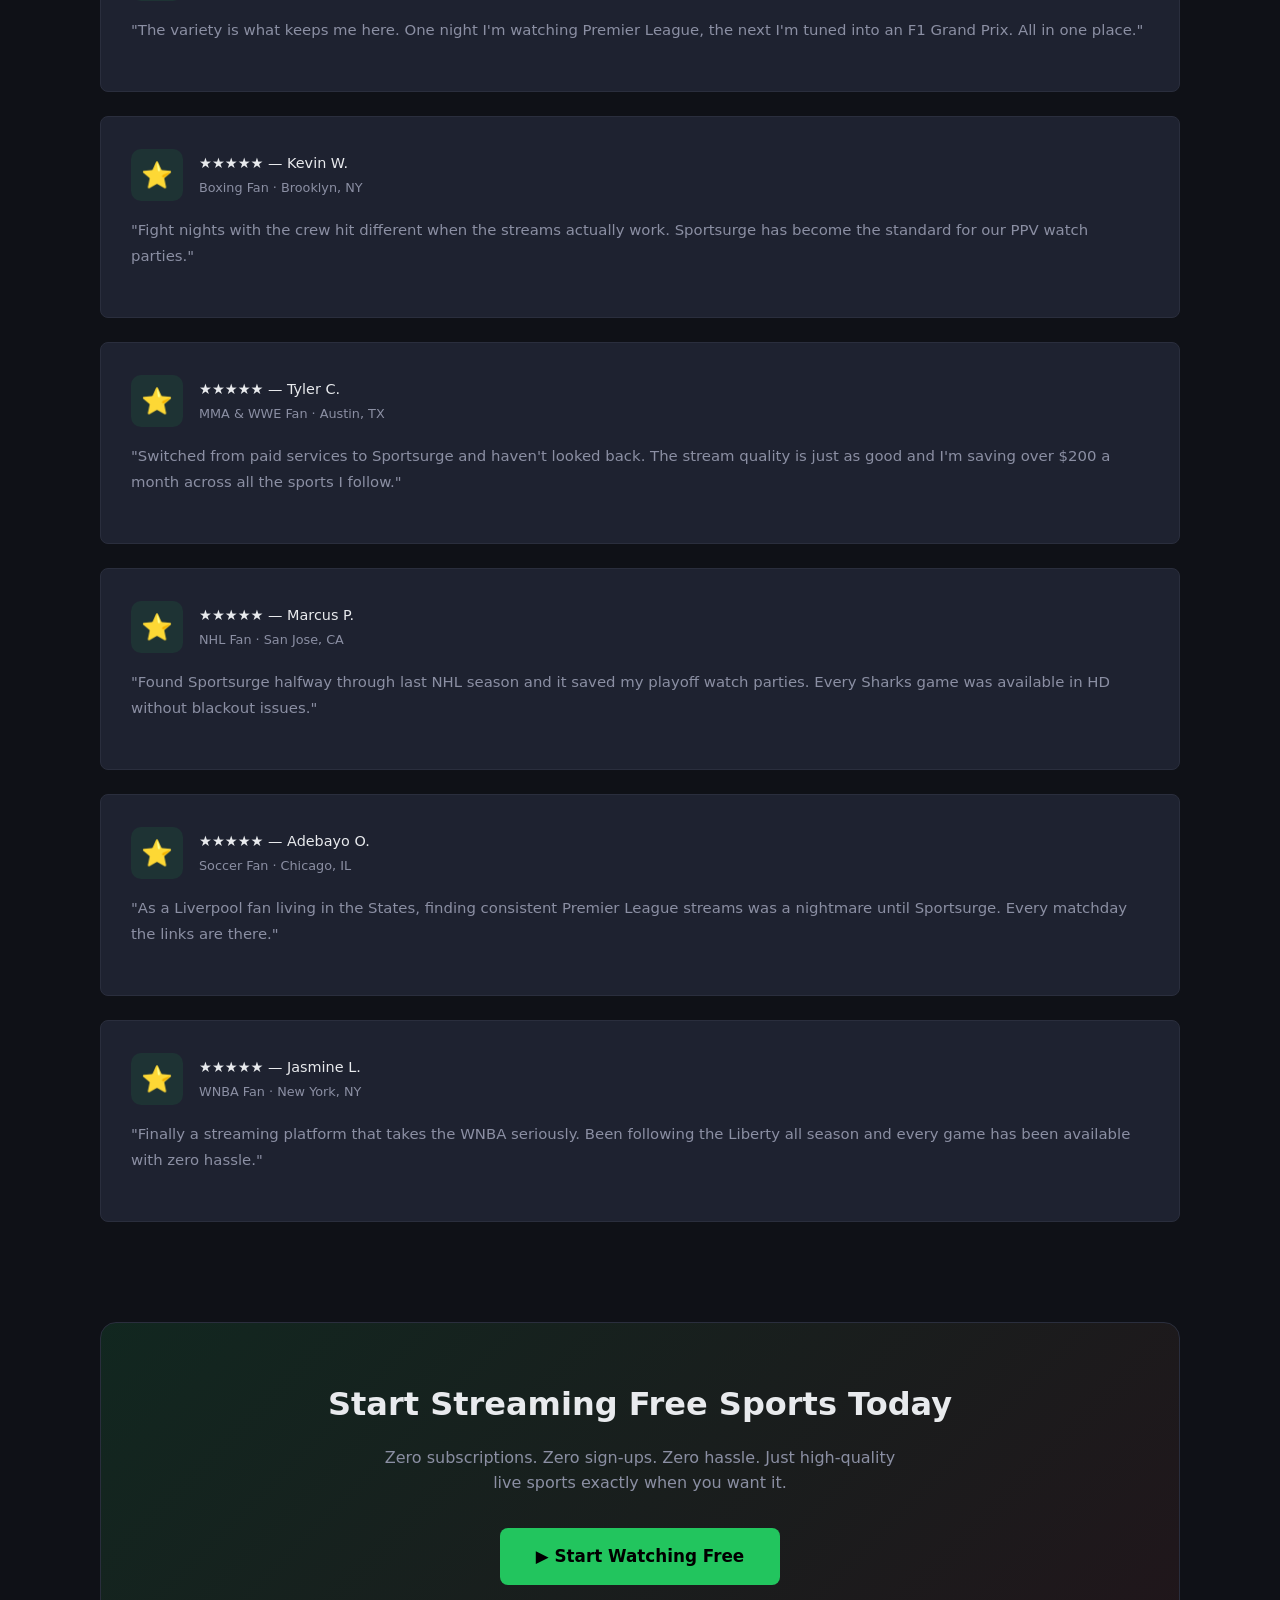
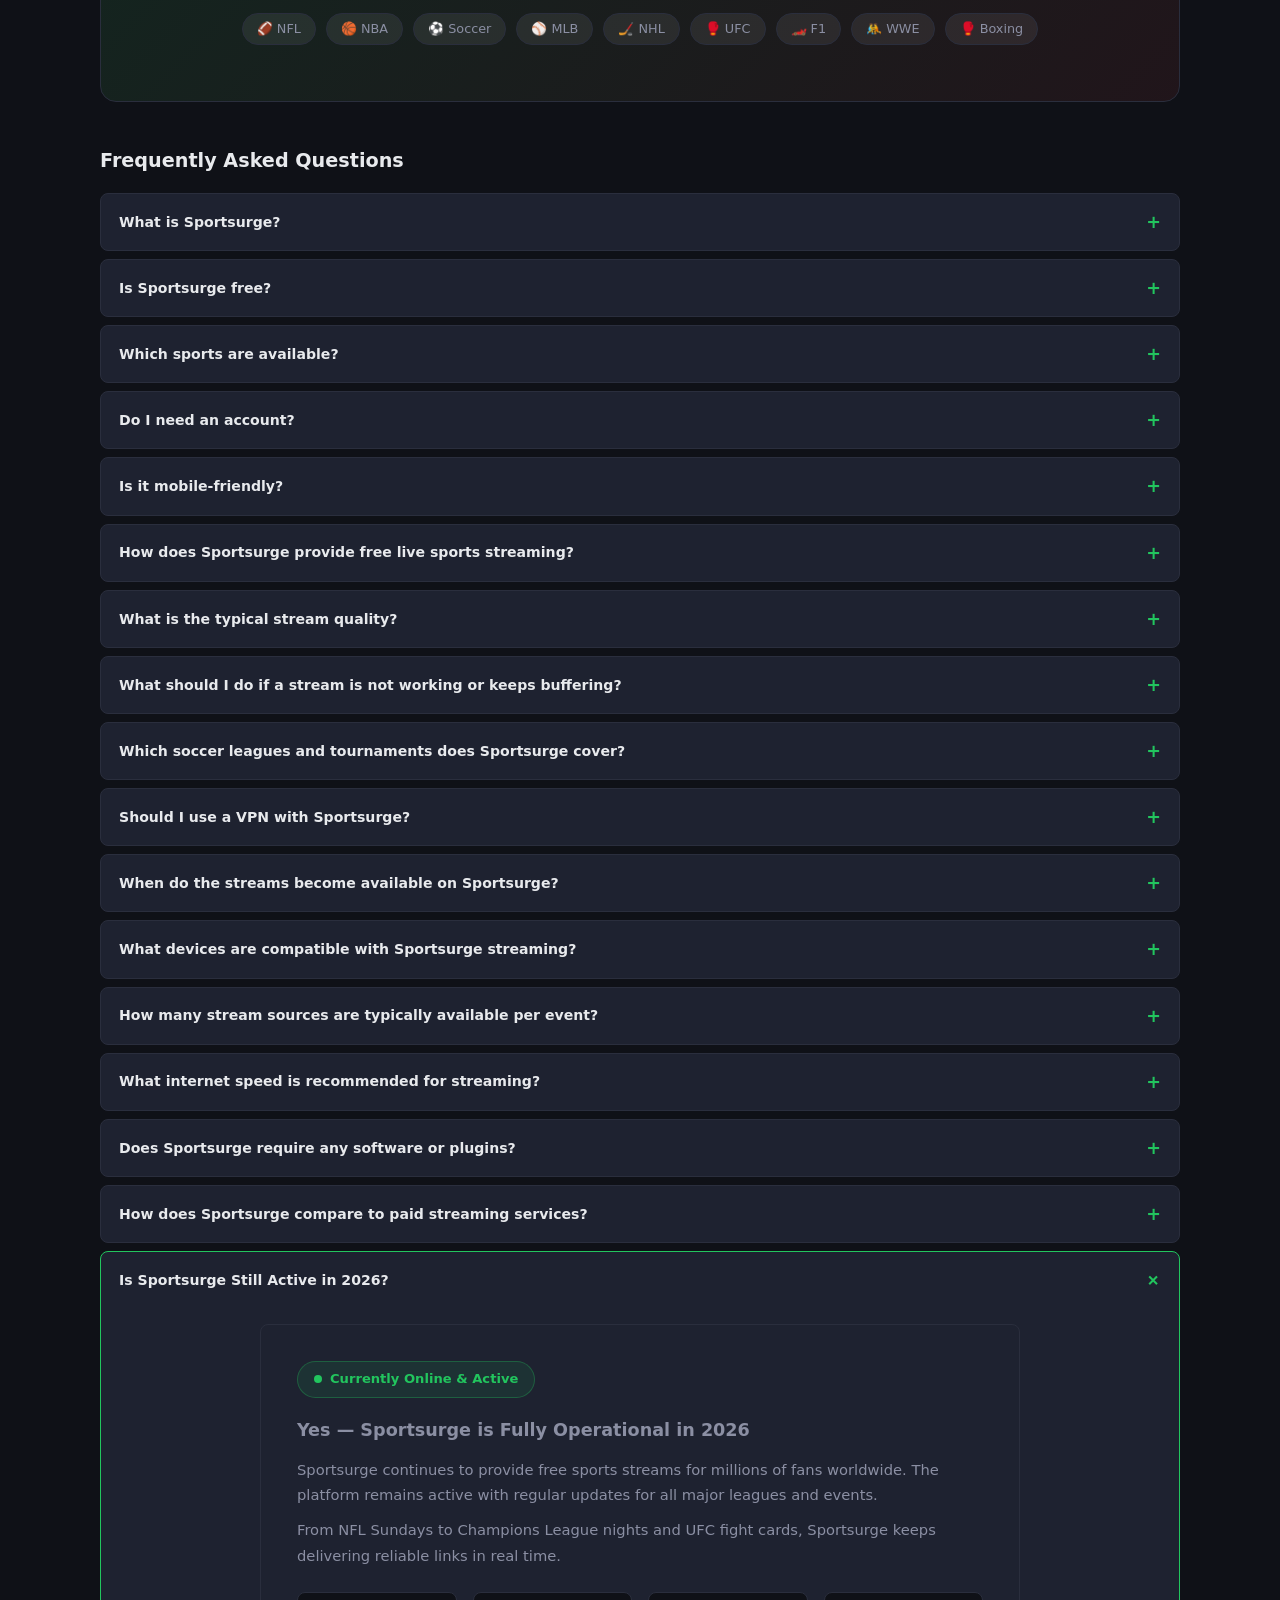
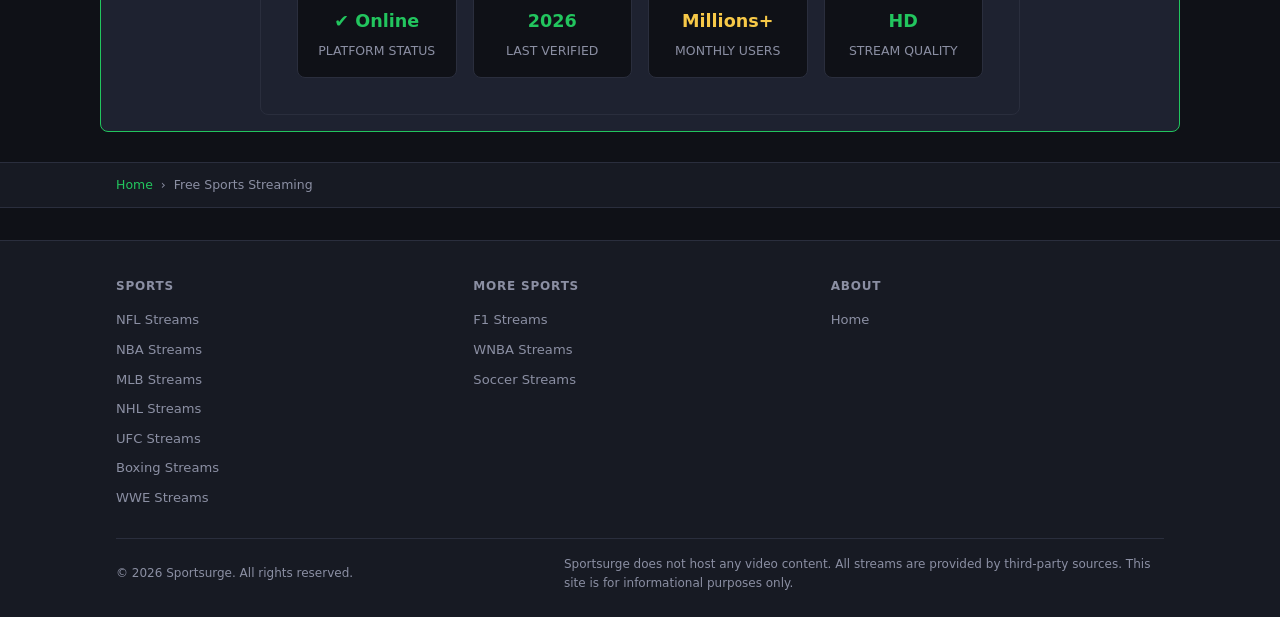
==== commit f3550595: "shorten hero intro text from 4 sentences to 2" ====
--- a/index.html
+++ b/index.html
@@ -352,7 +352,7 @@
       <div class="container">
         <div class="hero-badge"><span>⚡</span> Free HD Sports Streaming — 10+ Major Leagues</div>
         <h1>Sportsurge — Free Live Sports Streaming in HD</h1>
-        <p>Sportsurge provides free live sports streaming across every major league — NFL, NBA, MLB, NHL, UFC, Boxing, WWE, Formula 1, WNBA, and Soccer. The platform aggregates the best publicly available broadcast feeds into a single interface, delivering HD-quality streams with multiple backup links per event. No subscription fees, no account registration, and no blackout restrictions. Every game, fight, and race is covered with sources updated in real time from kickoff through the final whistle.</p>
+        <p>Sportsurge provides free HD live sports streaming for the biggest leagues — NFL, NBA, MLB, NHL, UFC, F1, and more. No sign-ups, no blackouts, just reliable streams every game.</p>
       </div>
     </section>
 
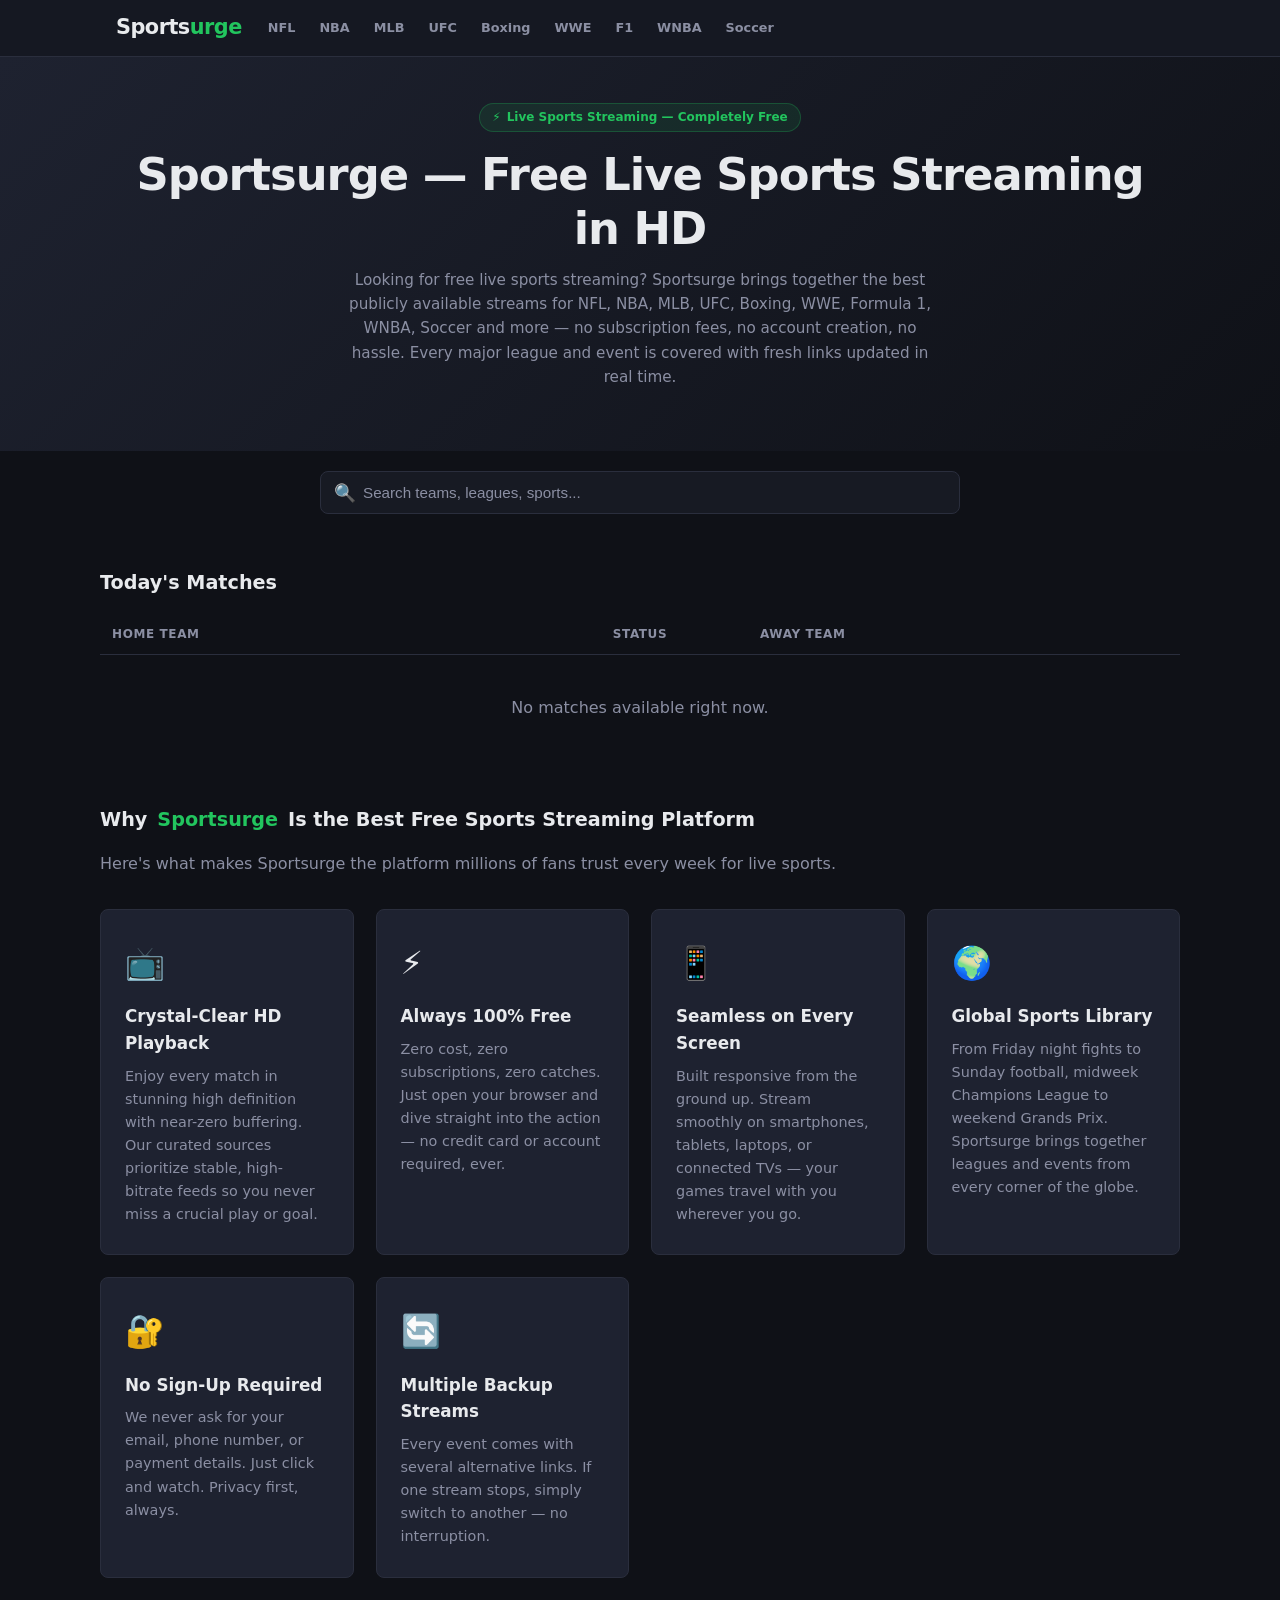
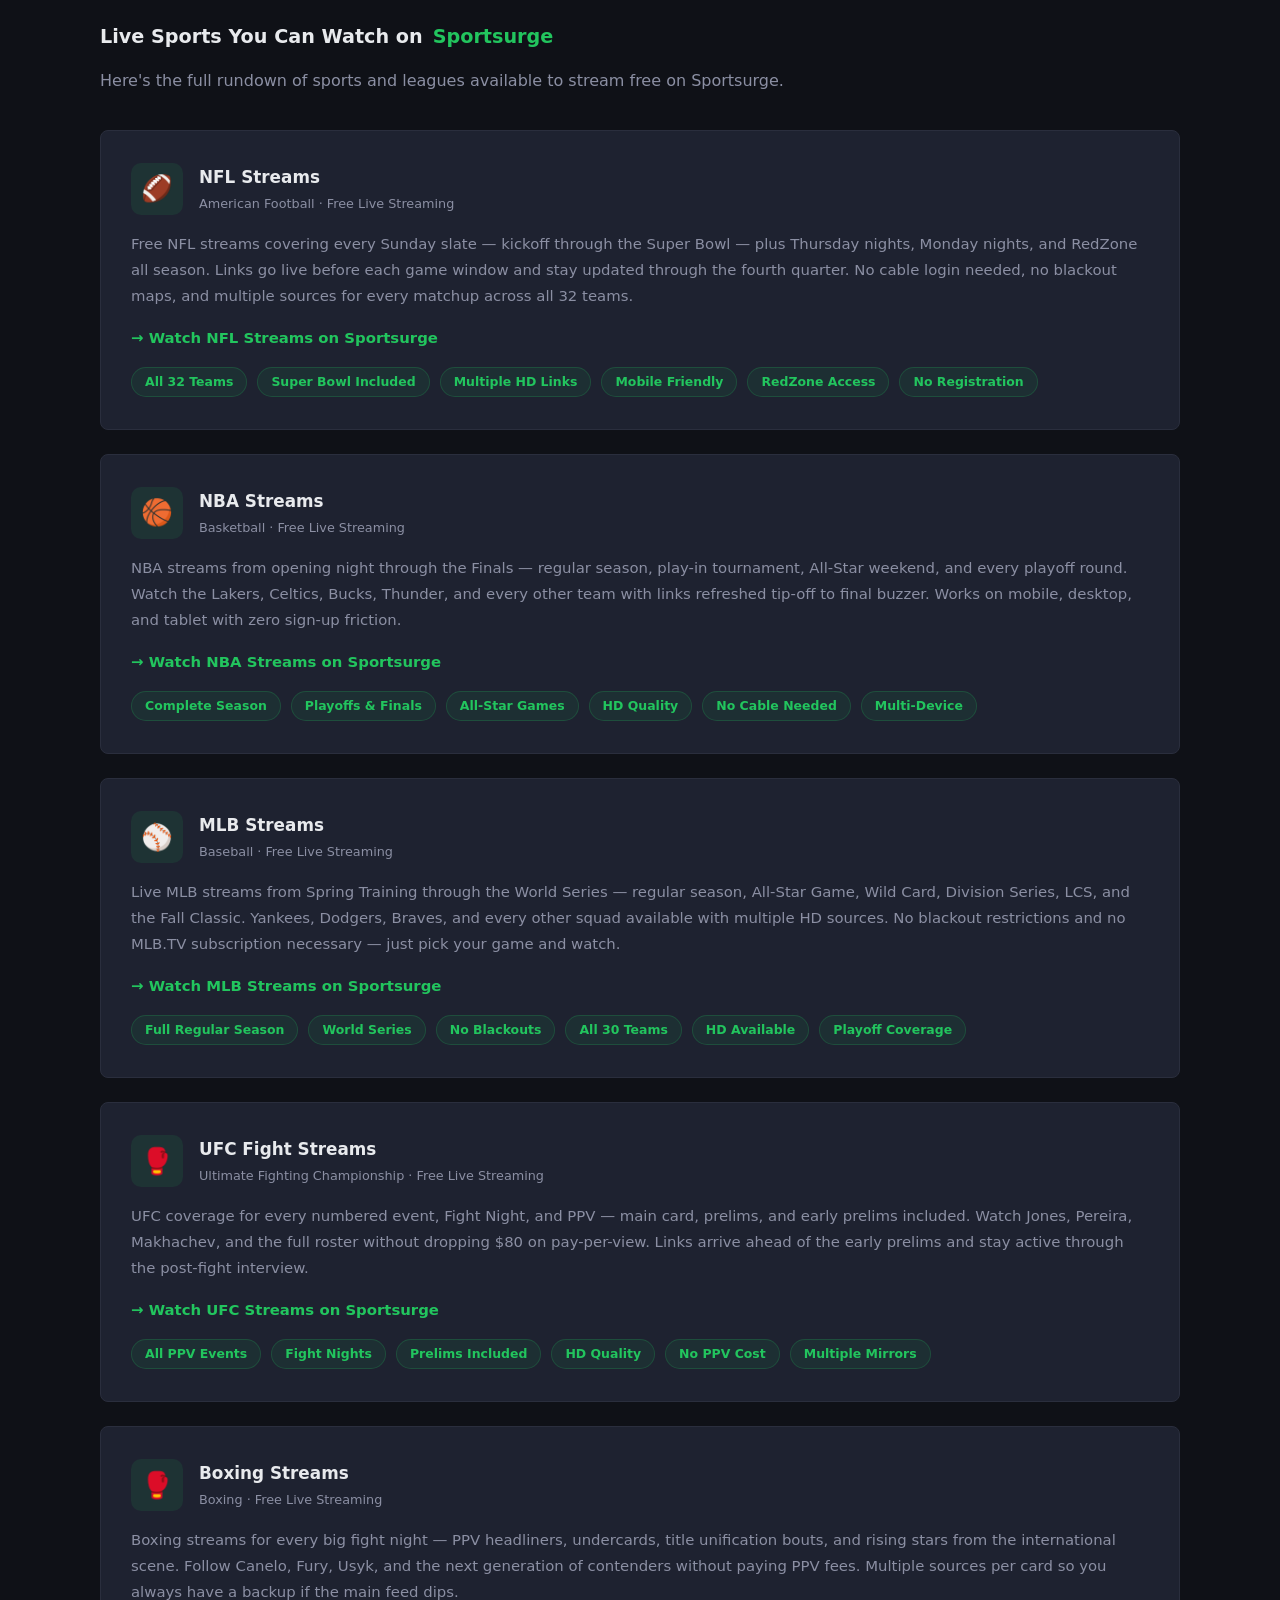
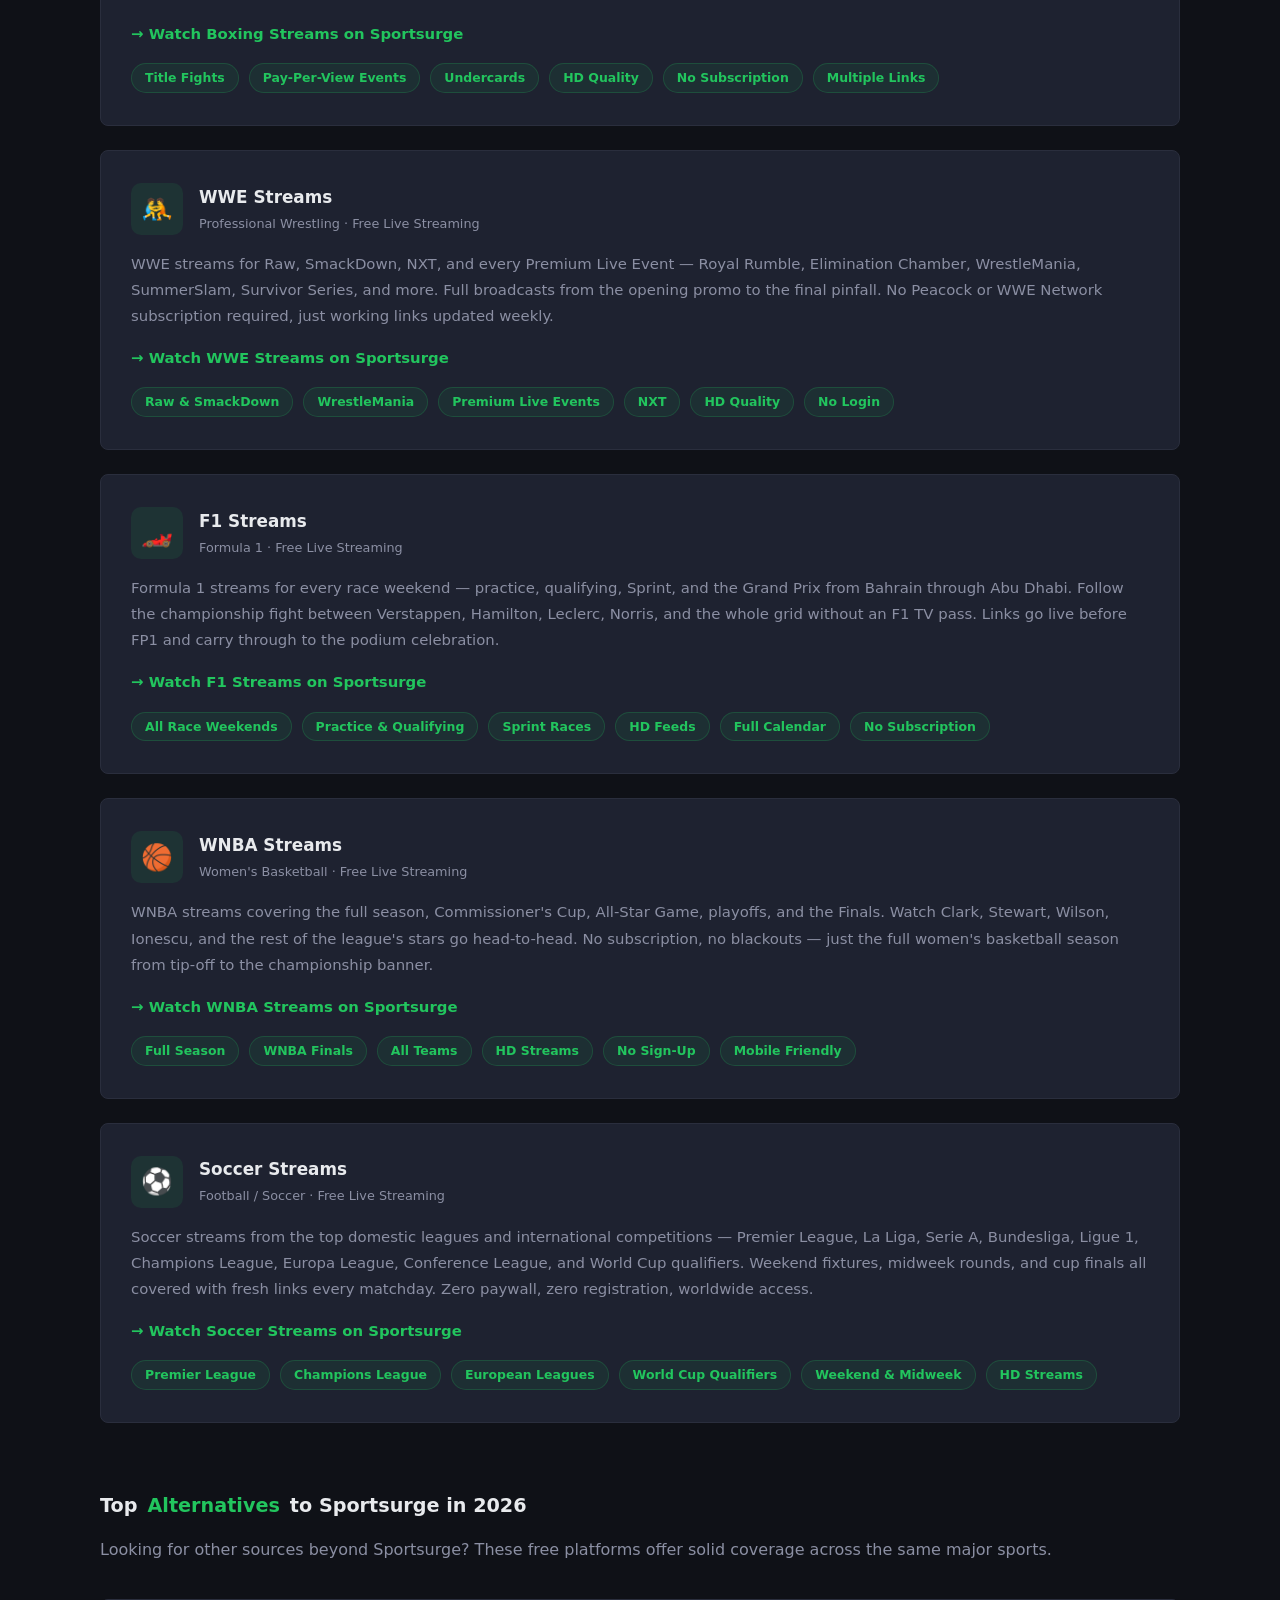
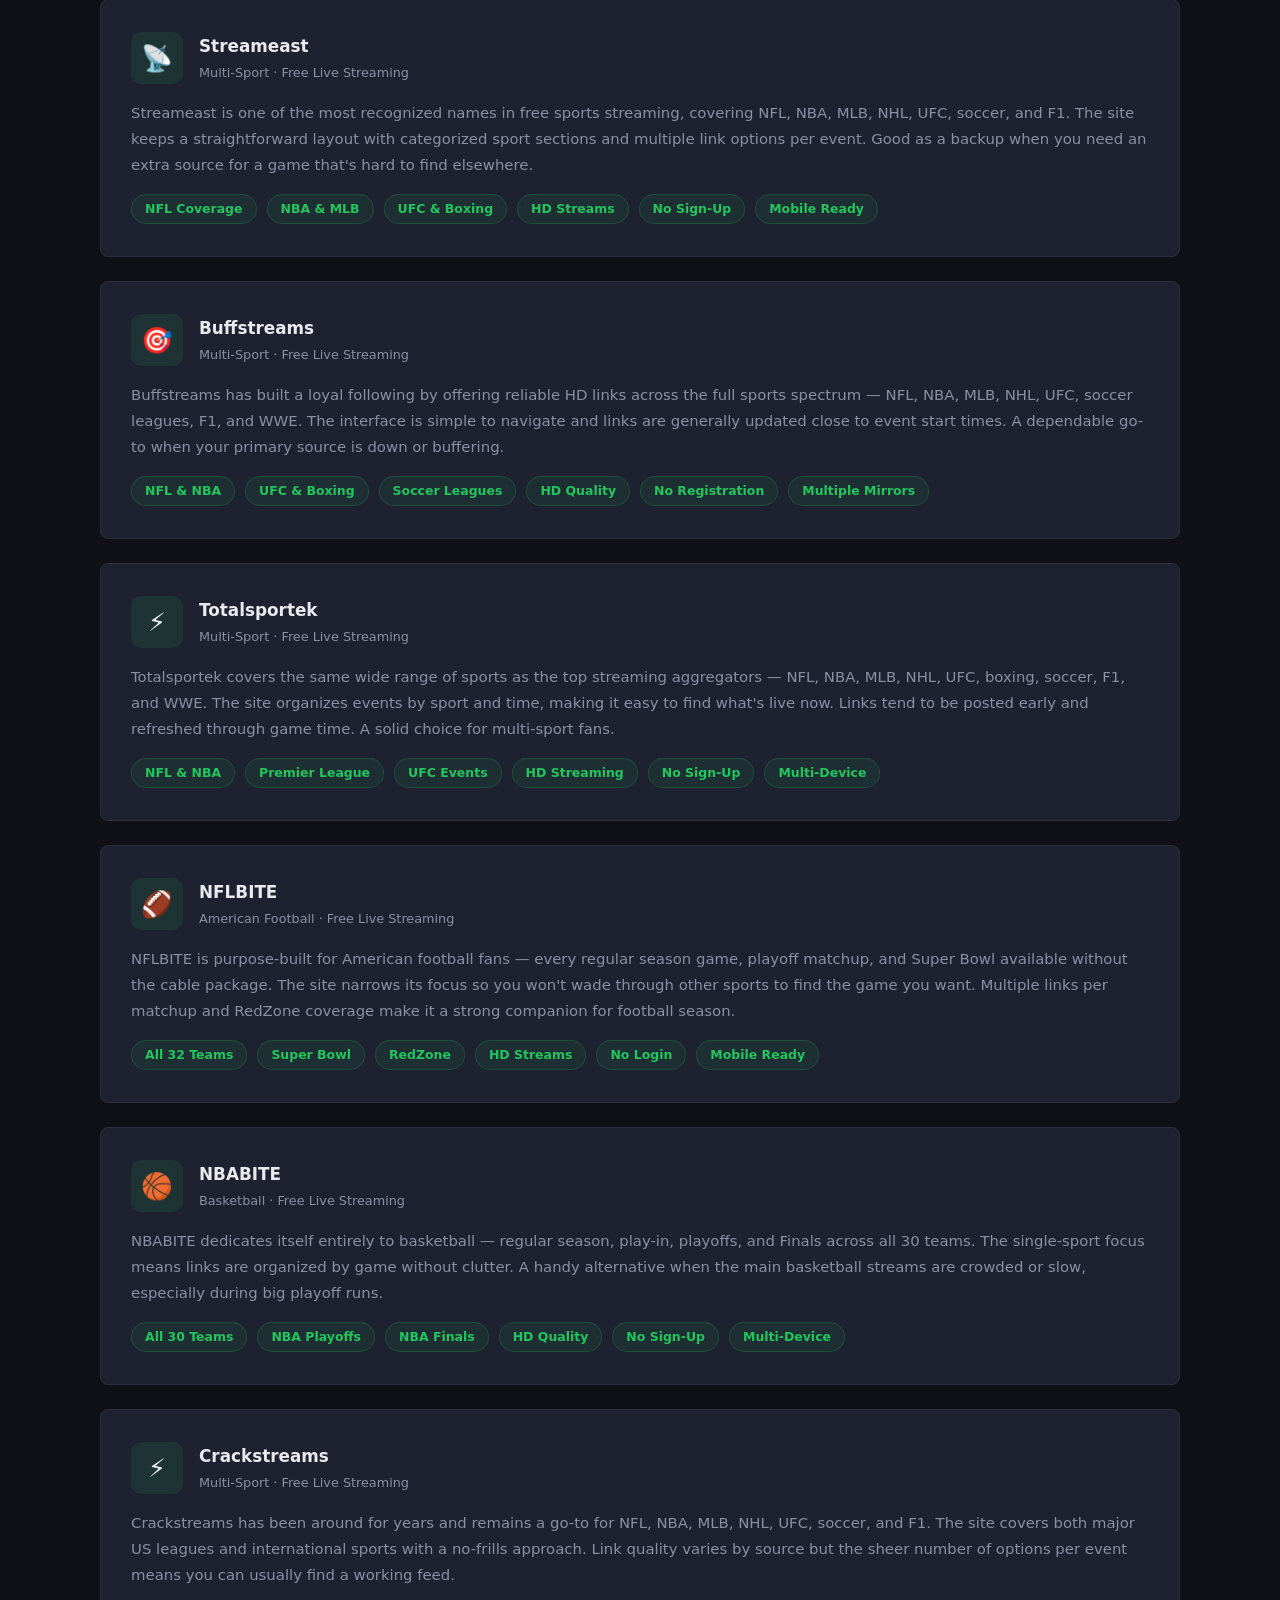
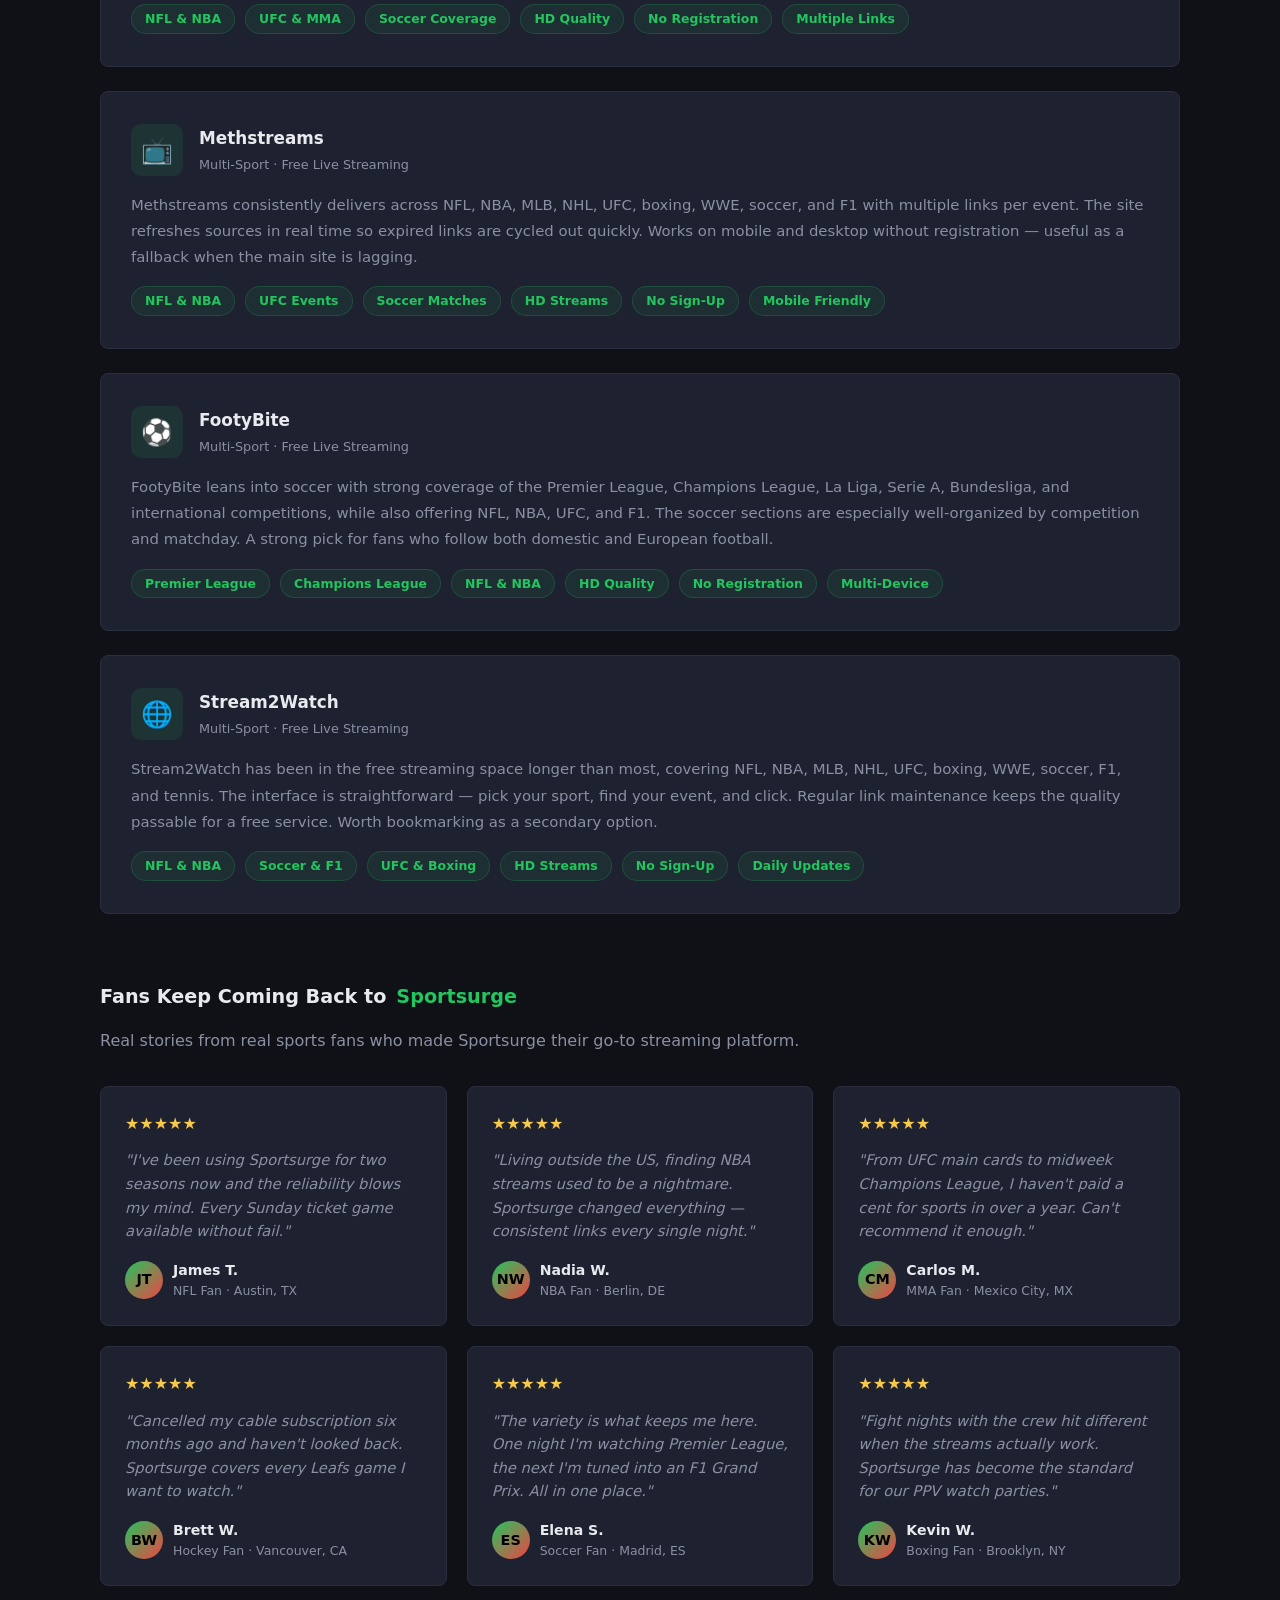
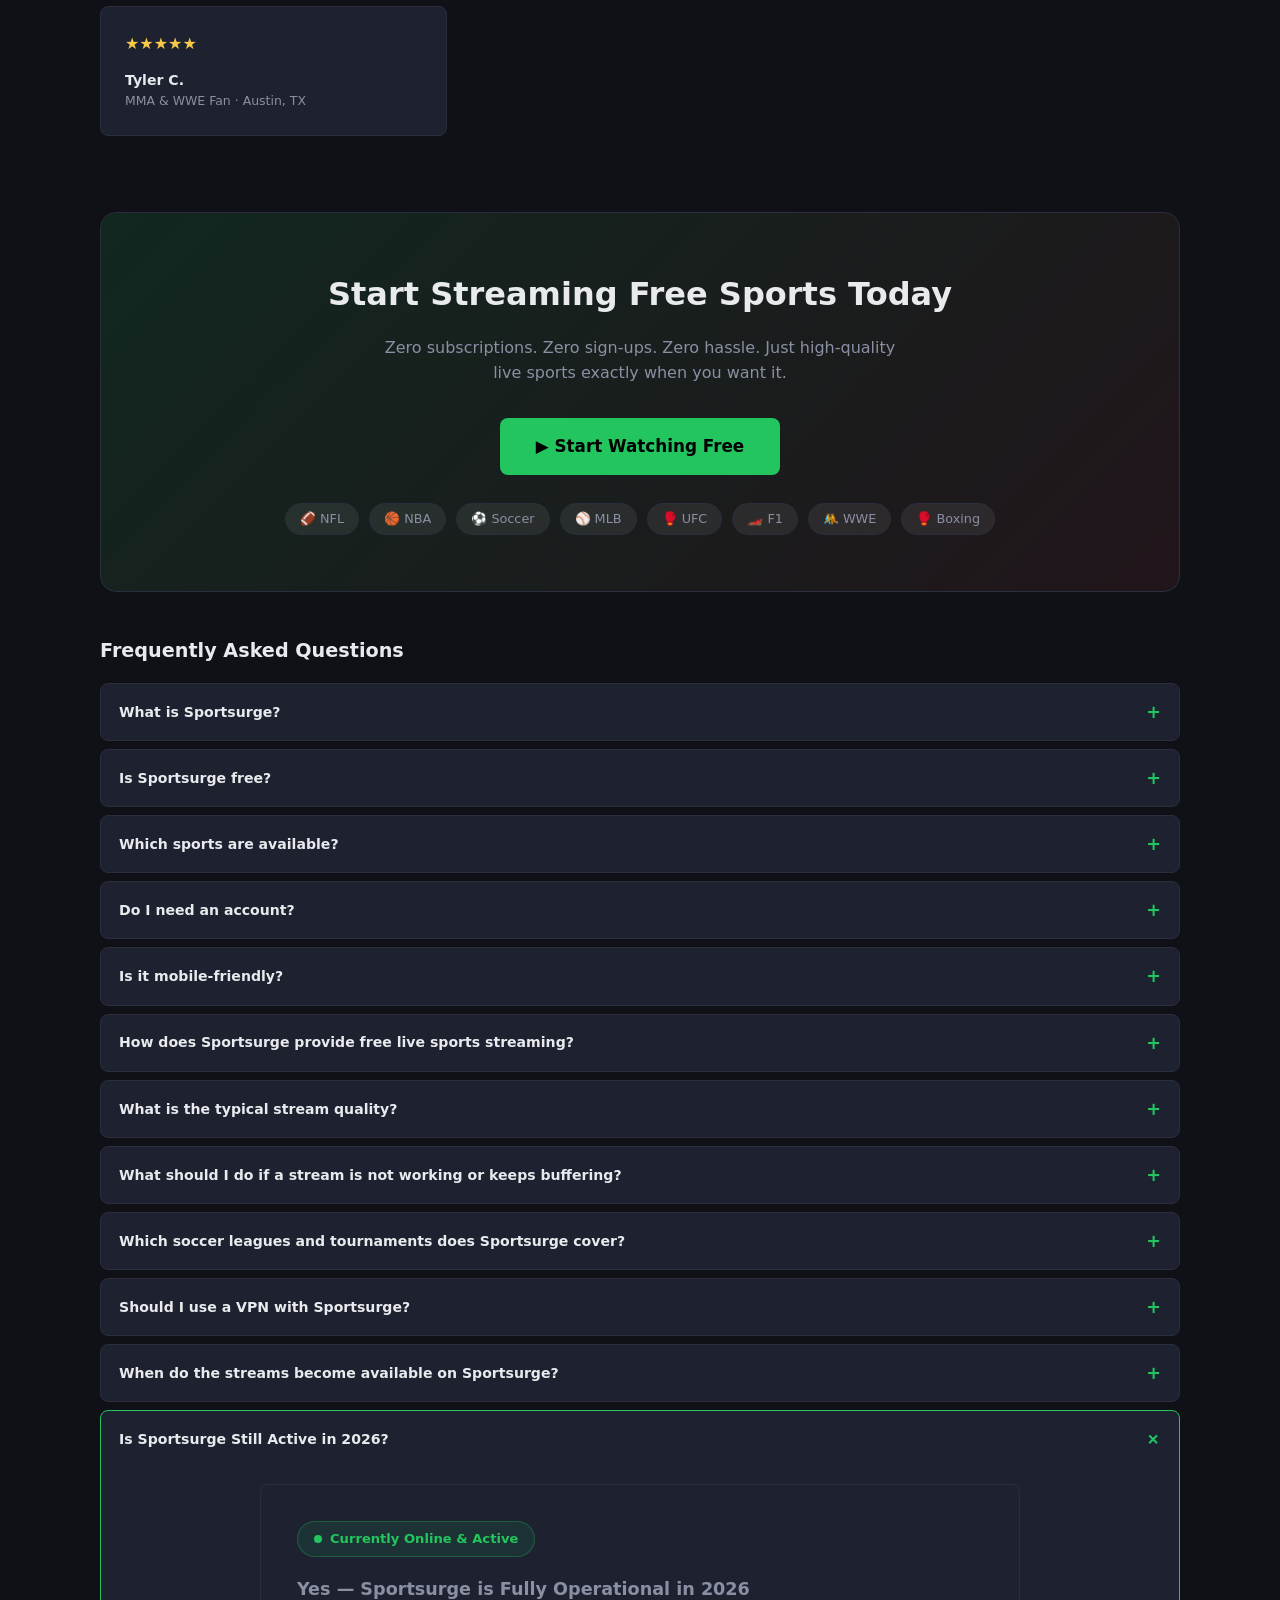
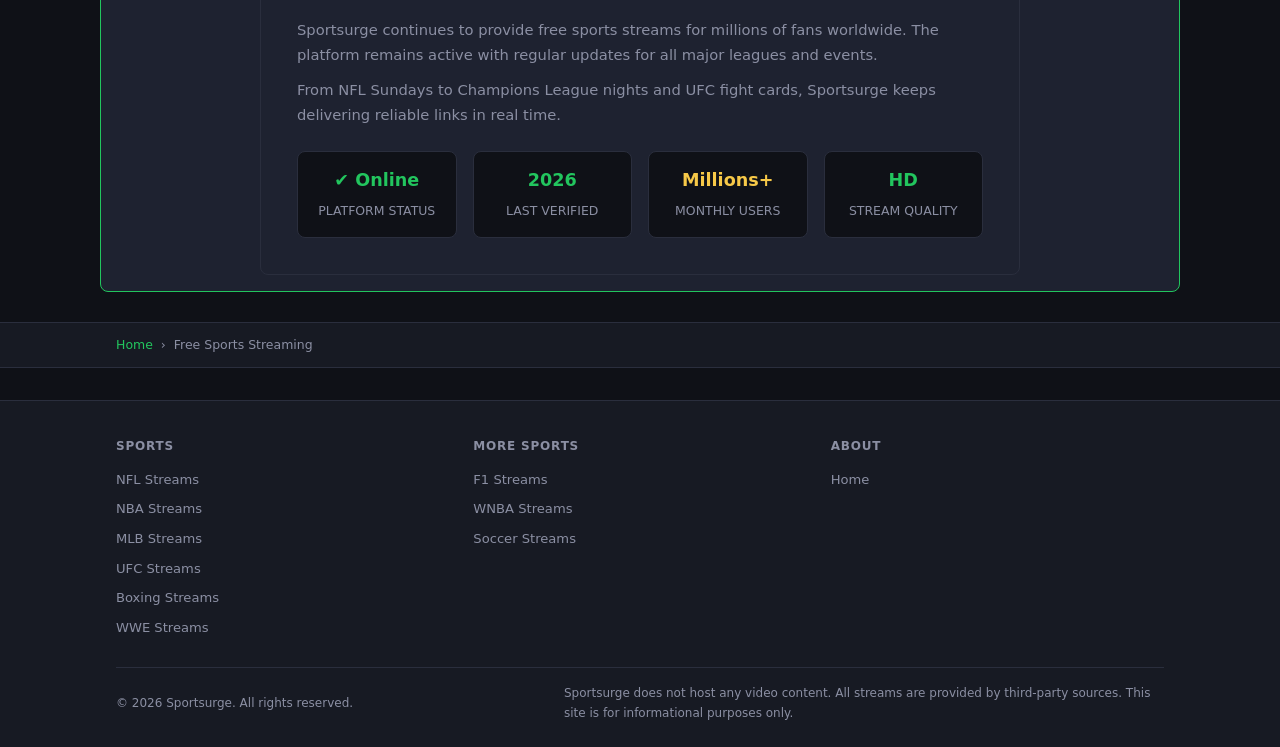
==== commit c6c89532: "Update index.html" ====
--- a/index.html
+++ b/index.html
@@ -4,124 +4,21 @@
   <meta charset="utf-8" />
   <meta name="viewport" content="width=device-width, initial-scale=1.0">
   <title>Sportsurge - Free Live Sports Streaming | NFL, NBA, UFC, MLB</title>
-  <meta name="description" content="Sportsurge provides free live sports streaming for NFL, NBA, MLB, NHL, UFC, Boxing, WWE, F1, WNBA, Soccer and more. HD quality streams, multiple links per event, no sign-up required.">
+  <meta name="description" content="Sportsurge is your free live sports streaming destination. Watch NFL, NBA, MLB, UFC, Boxing, WWE, F1, and more live and on-demand. No sign-up required.">
   <meta name="robots" content="index, follow, max-snippet:-1, max-image-preview:large, max-video-preview:-1">
   <link rel="canonical" href="https://sportsurge.forum/">
     <link rel="icon" type="image/png" href="/favicon.png">
 
-  <link rel="alternate" hreflang="tr" href="https://sportsurge.forum/" />
-  <link rel="alternate" hreflang="az" href="https://sportsurge.forum/" />
-  <link rel="alternate" hreflang="pt" href="https://sportsurge.forum/" />
-  <link rel="alternate" hreflang="ru" href="https://sportsurge.forum/" />
-  <link rel="alternate" hreflang="uk" href="https://sportsurge.forum/" />
-  <link rel="alternate" hreflang="kk" href="https://sportsurge.forum/" />
-  <link rel="alternate" hreflang="se" href="https://sportsurge.forum/" />
-  <link rel="alternate" hreflang="sv-SE" href="https://sportsurge.forum/" />
-  <link rel="alternate" hreflang="ar" href="https://sportsurge.forum/" />
-  <link rel="alternate" hreflang="en" href="https://sportsurge.forum/" />
-  <link rel="alternate" hreflang="nl" href="https://sportsurge.forum/" />
-  <link rel="alternate" hreflang="de" href="https://sportsurge.forum/" />
-  <link rel="alternate" hreflang="mx" href="https://sportsurge.forum/" />
-  <link rel="alternate" hreflang="it" href="https://sportsurge.forum/" />
-  <link rel="alternate" hreflang="au" href="https://sportsurge.forum/" />
-  <link rel="alternate" hreflang="ca" href="https://sportsurge.forum/" />
-  <link rel="alternate" hreflang="es" href="https://sportsurge.forum/" />
-  <link rel="alternate" hreflang="pl" href="https://sportsurge.forum/" />
-  <link rel="alternate" hreflang="bg" href="https://sportsurge.forum/" />
-  <link rel="alternate" hreflang="ro" href="https://sportsurge.forum/" />
-  <link rel="alternate" hreflang="ge" href="https://sportsurge.forum/" />
-  <link rel="alternate" hreflang="x-default" href="https://sportsurge.forum/" />
+  
 
   <meta property="og:type" content="website">
   <meta property="og:url" content="https://sportsurge.forum/">
   <meta property="og:site_name" content="Sportsurge">
-  <meta property="og:title" content="Sportsurge - Free Live Sports Streaming | NFL, NBA, MLB, NHL, UFC, F1">
-  <meta property="og:description" content="Sportsurge provides free live sports streaming for NFL, NBA, MLB, NHL, UFC, Boxing, WWE, F1, WNBA, Soccer. HD quality, multiple links, no sign-up required.">
-  <meta name="twitter:title" content="Sportsurge - Free Live Sports Streaming | NFL, NBA, MLB, NHL, UFC, F1">
-  <meta name="twitter:description" content="Sportsurge provides free live sports streaming for NFL, NBA, MLB, NHL, UFC, Boxing, WWE, F1, WNBA, Soccer. HD streams, no sign-up.">
-  <script type="application/ld+json">
-  {
-    "@context": "https://schema.org",
-    "@graph": [
-      {
-        "@type": "WebSite",
-        "@id": "https://sportsurge.forum/#website",
-        "name": "Sportsurge",
-        "alternateName": ["Sportsurge Live", "Sportsurge Sports Streaming", "Sportsurge NHL", "Sportsurge HD"],
-        "url": "https://sportsurge.forum/",
-        "description": "Sportsurge - Watch free live sports streams for NFL, NBA, MLB, UFC, Boxing, WWE, F1 and more. No sign-up needed.",
-        "inLanguage": "en-US",
-        "potentialAction": {
-          "@type": "SearchAction",
-          "target": {
-            "@type": "EntryPoint",
-            "urlTemplate": "https://sportsurge.forum/?s={search_term_string}"
-          },
-          "query-input": "required name=search_term_string"
-        },
-        "publisher": {
-          "@id": "https://sportsurge.forum/#organization"
-        }
-      },
-      {
-        "@type": "Organization",
-        "@id": "https://sportsurge.forum/#organization",
-        "name": "Sportsurge",
-        "url": "https://sportsurge.forum/",
-        "sameAs": ["https://sportsurge.forum/"]
-      },
-      {
-        "@type": "WebPage",
-        "@id": "https://sportsurge.forum/#webpage",
-        "url": "https://sportsurge.forum/",
-        "name": "Sportsurge - Watch Free Live Sports Streaming in HD",
-        "isPartOf": {
-          "@id": "https://sportsurge.forum/#website"
-        },
-        "about": {
-          "@id": "https://sportsurge.forum/#organization"
-        },
-        "datePublished": "2020-03-15T08:00:00+00:00",
-        "dateModified": "2026-07-03T00:00:00+00:00",
-        "description": "Sportsurge - Watch free live sports streams for NFL, NBA, MLB, NHL, UFC, Boxing, WWE, F1, WNBA, Soccer and more. High-quality streams with multiple backup links. No sign-up needed.",
-        "breadcrumb": {
-          "@id": "https://sportsurge.forum/#breadcrumb"
-        },
-        "inLanguage": "en-US"
-      },
-      {
-        "@type": "BreadcrumbList",
-        "@id": "https://sportsurge.forum/#breadcrumb",
-        "itemListElement": [
-          {
-            "@type": "ListItem",
-            "position": 1,
-            "name": "Home",
-            "item": "https://sportsurge.forum/"
-          }
-        ]
-      },
-      {
-        "@type": "FAQPage",
-        "@id": "https://sportsurge.forum/#faq",
-        "mainEntity": [
-          {"@type":"Question","name":"What is Sportsurge?","acceptedAnswer":{"@type":"Answer","text":"Sportsurge is a free live sports streaming platform that aggregates publicly available sports streams. Sportsurge provides links to live NFL, NBA, MLB, NHL, UFC, Boxing, WWE, F1, WNBA, Soccer, and more."}},
-          {"@type":"Question","name":"Is Sportsurge free?","acceptedAnswer":{"@type":"Answer","text":"Yes. Sportsurge is 100% free. No subscription, no registration, no hidden fees."}},
-          {"@type":"Question","name":"Which sports are available on Sportsurge?","acceptedAnswer":{"@type":"Answer","text":"Sportsurge covers NFL, NBA, MLB, NHL, UFC, Boxing, WWE, Formula 1, WNBA, NCAA, Soccer (Premier League, Champions League, La Liga), and many more."}},
-          {"@type":"Question","name":"Do I need an account?","acceptedAnswer":{"@type":"Answer","text":"No. Just visit the site and start watching. No account or payment needed."}},
-          {"@type":"Question","name":"Is Sportsurge mobile-friendly?","acceptedAnswer":{"@type":"Answer","text":"Yes. Sportsurge works on all devices including phones, tablets, laptops, and desktops."}},
-          {"@type":"Question","name":"How does Sportsurge provide free live sports streaming?","acceptedAnswer":{"@type":"Answer","text":"Sportsurge acts as a smart aggregator that collects and organizes the best publicly available sports streams from across the internet. Sportsurge does not host or upload any video content. Instead, it curates and presents high-quality live streams for major sports events in an easy-to-navigate format."}},
-          {"@type":"Question","name":"What is the typical stream quality on Sportsurge?","acceptedAnswer":{"@type":"Answer","text":"Most streams are available in 720p or 1080p HD, depending on the source. Sportsurge prioritizes the best available free links and provides multiple options for each event to ensure a stable, high-quality stream."}},
-          {"@type":"Question","name":"What should I do if a stream is not working?","acceptedAnswer":{"@type":"Answer","text":"Most events on Sportsurge offer several alternative stream links. If one link buffers or stops working, simply try another one from the list. Links are frequently updated, especially closer to game time. A stable internet connection and an updated browser usually provide the best results."}},
-          {"@type":"Question","name":"Which soccer leagues and tournaments does Sportsurge cover?","acceptedAnswer":{"@type":"Answer","text":"Sportsurge provides extensive soccer coverage including the English Premier League, La Liga, Serie A, Bundesliga, Ligue 1, UEFA Champions League, Europa League, MLS, Liga MX, and major international tournaments such as the FIFA World Cup, UEFA European Championship, and Copa America."}},
-          {"@type":"Question","name":"Should I use a VPN with Sportsurge?","acceptedAnswer":{"@type":"Answer","text":"A VPN is not required but recommended for added privacy and to bypass potential regional restrictions. Many users choose to use a VPN for an extra layer of security while streaming."}},
-          {"@type":"Question","name":"When do the streams become available?","acceptedAnswer":{"@type":"Answer","text":"Streams typically start appearing 30 minutes to 2 hours before the official start time of the event. For major events like playoffs, finals, or big PPV fights, links often become available even earlier. Sources are continuously monitored and updated as they go live."}},
-          {"@type":"Question","name":"Is Sportsurge still active in 2026?","acceptedAnswer":{"@type":"Answer","text":"Yes, Sportsurge is fully operational and active in 2026. The platform continues to provide free sports streams for millions of fans worldwide with regular updates for all major leagues and events."}}
-        ]
-      }
-    ]
-  }
-  </script>
+  <meta property="og:title" content="Sportsurge - Free Live Sports Streaming">
+  <meta property="og:description" content="Watch free live sports on Sportsurge. NFL, NBA, MLB, UFC, Boxing, WWE, F1 and more.">
+  <meta name="twitter:title" content="Sportsurge - Free Sports Streaming">
+  <meta name="twitter:description" content="Watch NFL, NBA, MLB, UFC, F1 and more live and free.">
+  
 
   <style>
     *,*::before,*::after{box-sizing:border-box;margin:0;padding:0}
@@ -281,7 +178,14 @@
     .features-list{display:flex;flex-wrap:wrap;gap:10px;margin-top:4px}
     .feature-pill{background:rgba(34,197,94,.08);border:1px solid rgba(34,197,94,.2);color:var(--primary);border-radius:20px;padding:4px 13px;font-size:.78rem;font-weight:600}
 
-
+    .testimonials-grid{display:grid;grid-template-columns:repeat(auto-fit,minmax(260px,1fr));gap:20px;margin-top:32px}
+    .testimonial-card{background:var(--card);border:1px solid var(--border);border-radius:var(--radius);padding:24px}
+    .stars{color:var(--gold);font-size:1rem;margin-bottom:12px}
+    .testimonial-card p{font-size:.92rem;color:var(--muted);margin-bottom:16px;font-style:italic}
+    .reviewer{display:flex;align-items:center;gap:10px}
+    .reviewer-avatar{width:38px;height:38px;border-radius:50%;background:linear-gradient(135deg,var(--primary),var(--accent));display:flex;align-items:center;justify-content:center;font-weight:800;font-size:.9rem;color:#000;flex-shrink:0}
+    .reviewer-name{font-size:.88rem;font-weight:700}
+    .reviewer-sub{font-size:.78rem;color:var(--muted)}
 
     .cta-section{background:linear-gradient(135deg,rgba(34,197,94,.12),rgba(239,68,68,.08));border:1px solid var(--border);border-radius:16px;padding:56px 40px;text-align:center;margin-top:32px}
     .cta-section h2{font-size:clamp(1.4rem,3.5vw,2rem);font-weight:900;margin-bottom:14px}
@@ -336,7 +240,6 @@
         <a href="/nfl/" class="nav-link" data-cat="nfl">NFL</a>
         <a href="/nba/" class="nav-link" data-cat="nba">NBA</a>
         <a href="/mlb/" class="nav-link" data-cat="mlb">MLB</a>
-        <a href="/nhl/" class="nav-link" data-cat="nhl">NHL</a>
         <a href="/ufc/" class="nav-link" data-cat="ufc">UFC</a>
         <a href="/boxing/" class="nav-link" data-cat="boxing">Boxing</a>
         <a href="/wwe/" class="nav-link" data-cat="wwe">WWE</a>
@@ -350,9 +253,9 @@
   <div id="page-home" class="page-section active">
     <section class="hero">
       <div class="container">
-        <div class="hero-badge"><span>⚡</span> Free HD Sports Streaming — 10+ Major Leagues</div>
+        <div class="hero-badge"><span>⚡</span> Live Sports Streaming — Completely Free</div>
         <h1>Sportsurge — Free Live Sports Streaming in HD</h1>
-        <p>Sportsurge provides free HD live sports streaming for the biggest leagues — NFL, NBA, MLB, NHL, UFC, F1, and more. No sign-ups, no blackouts, just reliable streams every game.</p>
+        <p>Looking for free live sports streaming? Sportsurge brings together the best publicly available streams for NFL, NBA, MLB, UFC, Boxing, WWE, Formula 1, WNBA, Soccer and more — no subscription fees, no account creation, no hassle. Every major league and event is covered with fresh links updated in real time.</p>
       </div>
     </section>
 
@@ -392,103 +295,25 @@
 
 
 
-    <!-- ══ HOW SPORTSURGE WORKS ══ -->
-    <section class="container section" aria-label="How Sportsurge Works">
-      <h2 class="section-title">How <span>Sportsurge</span> Streaming Works</h2>
-      <p style="color:var(--muted);margin-bottom:24px">A technical overview of how Sportsurge aggregates, verifies, and delivers live sports streams to millions of viewers worldwide.</p>
-
-      <div class="detail-block">
-        <div class="detail-header">
-          <div class="detail-icon">📡</div>
-          <div>
-            <div class="detail-title"><h3>Multi-Source Aggregation</h3></div>
-            <div class="detail-tag">Stream Collection &amp; Curation</div>
-          </div>
-        </div>
-        <p>Sportsurge operates as a smart stream aggregator, scanning multiple publicly available broadcast sources for every scheduled sporting event. Each event page pulls from 3 to 5 independent source feeds, ensuring redundancy if any single link becomes unstable. The aggregation system categorizes streams by league, event type, and broadcast quality so users can quickly identify the best option for their connection speed and device.</p>
-      </div>
-
-      <div class="detail-block">
-        <div class="detail-header">
-          <div class="detail-icon">🔄</div>
-          <div>
-            <div class="detail-title"><h3>Real-Time Link Refresh</h3></div>
-            <div class="detail-tag">Automated Source Monitoring</div>
-          </div>
-        </div>
-        <p>Live event streams are transient by nature — sources go offline, broadcast URLs change, and new feeds become available as game time approaches. Sportsurge employs continuous source monitoring that detects expired links and replaces them with active alternatives throughout the event window. Links typically appear 30 minutes to 2 hours before the scheduled start time, with additional sources added as the event progresses. Major matchups like playoff games, championship finals, and PPV fight cards often receive early link placement with ongoing refresh cycles.</p>
-      </div>
-
-      <div class="detail-block">
-        <div class="detail-header">
-          <div class="detail-icon">📺</div>
-          <div>
-            <div class="detail-title"><h3>Stream Quality &amp; Playback</h3></div>
-            <div class="detail-tag">HD Encoding &amp; Device Compatibility</div>
-          </div>
-        </div>
-        <p>Streams available on Sportsurge range from 720p to 1080p HD depending on the source broadcast. Each event listing provides multiple quality tiers so users can match their connection bandwidth. Playback runs directly in the browser on any device — desktop computers, laptops, tablets, and smartphones — without requiring additional software, plugins, or app downloads. The platform is optimized for both Wi-Fi and cellular connections, with sources that support adaptive streaming where available.</p>
-      </div>
-    </section>
-
-    <!-- ══ SPORTSURGE STREAMING TECHNOLOGY ══ -->
-    <section class="container section" aria-label="Streaming Technology">
-      <h2 class="section-title"><span>Sportsurge</span> Streaming Technology</h2>
-      <p style="color:var(--muted);margin-bottom:24px">How the platform ensures reliable delivery, broad compatibility, and consistent quality across every live event.</p>
-
-      <div class="detail-block">
-        <div class="detail-header">
-          <div class="detail-icon">🌐</div>
-          <div>
-            <div class="detail-title"><h3>CDN-Optimized Delivery</h3></div>
-            <div class="detail-tag">Content Distribution Network</div>
-          </div>
-        </div>
-        <p>Stream sources on Sportsurge are served through content delivery networks that reduce latency and buffering by distributing broadcast data across geographically distributed servers. This architecture allows viewers from different regions to connect to the nearest available node, improving load times and playback stability. CDN delivery is especially important for high-traffic events like the Super Bowl, UFC PPVs, and Champions League finals where millions of concurrent viewers may be accessing streams simultaneously.</p>
-      </div>
-
-      <div class="detail-block">
-        <div class="detail-header">
-          <div class="detail-icon">📱</div>
-          <div>
-            <div class="detail-title"><h3>Cross-Device Compatibility</h3></div>
-            <div class="detail-tag">Browser-Based Playback</div>
-          </div>
-        </div>
-        <p>Sportsurge streams are designed to work across the full range of modern devices and operating systems. The browser-based playback model means no app installation is required — streams render natively in Chrome, Firefox, Safari, Edge, and mobile browsers on both iOS and Android. The responsive interface adapts to screen sizes from compact phone displays to large desktop monitors and connected TV screens via browser casting. This device-agnostic approach eliminates compatibility barriers that often plague dedicated streaming applications.</p>
-      </div>
-
-      <div class="detail-block">
-        <div class="detail-header">
-          <div class="detail-icon">🔐</div>
-          <div>
-            <div class="detail-title"><h3>Privacy-First Architecture</h3></div>
-            <div class="detail-tag">No Registration Required</div>
-          </div>
-        </div>
-        <p>Sportsurge does not require user accounts, email registration, or personal information of any kind. The platform avoids tracking scripts, cookie-based profiling, and data collection practices common among mainstream streaming services. For users seeking additional privacy, pairing Sportsurge with a VPN is recommended to mask IP addresses from broadcast source providers. This privacy-first approach aligns with the platform's core principle: free access to live sports without compromising viewer anonymity.</p>
-      </div>
-    </section>
-
     <!-- ══ WHY SPORTSURGE ══ -->
     <section class="container section" aria-label="Why Sportsurge">
       <h2 class="section-title">Why <span>Sportsurge</span> Is the Best Free Sports Streaming Platform</h2>
-      <p style="color:var(--muted);margin-bottom:24px">Sportsurge is trusted by millions of fans every week for live sports. Here is what sets the platform apart.</p>
+      <p style="color:var(--muted);margin-bottom:24px">Here's what makes Sportsurge the platform millions of fans trust every week for live sports.</p>
       <div class="features-grid">
         <div class="feature-card">
           <span class="feature-icon">📺</span>
           <h3>Crystal-Clear HD Playback</h3>
-          <p>Every match streams in high definition with minimal buffering. Sportsurge's curated sources prioritize stable, high-bitrate feeds so viewers never miss a crucial play or goal.</p>
+          <p>Enjoy every match in stunning high definition with near-zero buffering. Our curated sources prioritize stable, high-bitrate feeds so you never miss a crucial play or goal.</p>
         </div>
         <div class="feature-card">
           <span class="feature-icon">⚡</span>
           <h3>Always 100% Free</h3>
-          <p>Zero cost, zero subscriptions, zero catches. Just open a browser and dive straight into the action — no credit card or account required, ever.</p>
+          <p>Zero cost, zero subscriptions, zero catches. Just open your browser and dive straight into the action — no credit card or account required, ever.</p>
         </div>
         <div class="feature-card">
           <span class="feature-icon">📱</span>
           <h3>Seamless on Every Screen</h3>
-          <p>Built responsive from the ground up. Sportsurge streams smoothly on smartphones, tablets, laptops, and connected TVs — games travel with you wherever you go.</p>
+          <p>Built responsive from the ground up. Stream smoothly on smartphones, tablets, laptops, or connected TVs — your games travel with you wherever you go.</p>
         </div>
         <div class="feature-card">
           <span class="feature-icon">🌍</span>
@@ -498,12 +323,12 @@
         <div class="feature-card">
           <span class="feature-icon">🔐</span>
           <h3>No Sign-Up Required</h3>
-          <p>Sportsurge never asks for email, phone number, or payment details. Just click and watch. Privacy first, always.</p>
+          <p>We never ask for your email, phone number, or payment details. Just click and watch. Privacy first, always.</p>
         </div>
         <div class="feature-card">
           <span class="feature-icon">🔄</span>
           <h3>Multiple Backup Streams</h3>
-          <p>Every event comes with several alternative links. If one stream stops, simply switch to another with no interruption.</p>
+          <p>Every event comes with several alternative links. If one stream stops, simply switch to another — no interruption.</p>
         </div>
       </div>
     </section>
@@ -521,7 +346,7 @@
             <div class="detail-tag">American Football · Free Live Streaming</div>
           </div>
         </div>
-        <p>Sportsurge provides free NFL streams covering every Sunday slate — kickoff through the Super Bowl — plus Thursday nights, Monday nights, and RedZone all season. Links go live before each game window and stay updated through the fourth quarter. No cable login needed, no blackout maps, and multiple sources for every matchup across all 32 teams.</p>
+        <p>Free NFL streams covering every Sunday slate — kickoff through the Super Bowl — plus Thursday nights, Monday nights, and RedZone all season. Links go live before each game window and stay updated through the fourth quarter. No cable login needed, no blackout maps, and multiple sources for every matchup across all 32 teams.</p>
         <p><a href="/nfl/" style="color:var(--primary);font-weight:700">→ Watch NFL Streams on Sportsurge</a></p>
         <div class="features-list">
           <span class="feature-pill">All 32 Teams</span>
@@ -541,7 +366,7 @@
             <div class="detail-tag">Basketball · Free Live Streaming</div>
           </div>
         </div>
-        <p>Sportsurge provides NBA streams from opening night through the Finals — regular season, play-in tournament, All-Star weekend, and every playoff round. Watch the Lakers, Celtics, Bucks, Thunder, and every other team with links refreshed from tip-off to final buzzer. Works on mobile, desktop, and tablet with zero sign-up friction.</p>
+        <p>NBA streams from opening night through the Finals — regular season, play-in tournament, All-Star weekend, and every playoff round. Watch the Lakers, Celtics, Bucks, Thunder, and every other team with links refreshed tip-off to final buzzer. Works on mobile, desktop, and tablet with zero sign-up friction.</p>
         <p><a href="/nba/" style="color:var(--primary);font-weight:700">→ Watch NBA Streams on Sportsurge</a></p>
         <div class="features-list">
           <span class="feature-pill">Complete Season</span>
@@ -561,7 +386,7 @@
             <div class="detail-tag">Baseball · Free Live Streaming</div>
           </div>
         </div>
-        <p>Sportsurge provides live MLB streams from Spring Training through the World Series — regular season, All-Star Game, Wild Card, Division Series, LCS, and the Fall Classic. Yankees, Dodgers, Braves, and every other squad available with multiple HD sources. No blackout restrictions and no MLB.TV subscription necessary — just pick a game and watch.</p>
+        <p>Live MLB streams from Spring Training through the World Series — regular season, All-Star Game, Wild Card, Division Series, LCS, and the Fall Classic. Yankees, Dodgers, Braves, and every other squad available with multiple HD sources. No blackout restrictions and no MLB.TV subscription necessary — just pick your game and watch.</p>
         <p><a href="/mlb/" style="color:var(--primary);font-weight:700">→ Watch MLB Streams on Sportsurge</a></p>
         <div class="features-list">
           <span class="feature-pill">Full Regular Season</span>
@@ -581,7 +406,7 @@
             <div class="detail-tag">Ultimate Fighting Championship · Free Live Streaming</div>
           </div>
         </div>
-        <p>Sportsurge provides UFC coverage for every numbered event, Fight Night, and PPV — main card, prelims, and early prelims included. Watch Jones, Pereira, Makhachev, and the full roster without paying for pay-per-view. Links arrive ahead of the early prelims and stay active through the post-fight interview.</p>
+        <p>UFC coverage for every numbered event, Fight Night, and PPV — main card, prelims, and early prelims included. Watch Jones, Pereira, Makhachev, and the full roster without dropping $80 on pay-per-view. Links arrive ahead of the early prelims and stay active through the post-fight interview.</p>
         <p><a href="/ufc/" style="color:var(--primary);font-weight:700">→ Watch UFC Streams on Sportsurge</a></p>
         <div class="features-list">
           <span class="feature-pill">All PPV Events</span>
@@ -601,7 +426,7 @@
             <div class="detail-tag">Boxing · Free Live Streaming</div>
           </div>
         </div>
-        <p>Sportsurge provides boxing streams for every big fight night — PPV headliners, undercards, title unification bouts, and rising stars from the international scene. Follow Canelo, Fury, Usyk, and the next generation of contenders without paying PPV fees. Multiple sources per card ensure a backup if the main feed dips.</p>
+        <p>Boxing streams for every big fight night — PPV headliners, undercards, title unification bouts, and rising stars from the international scene. Follow Canelo, Fury, Usyk, and the next generation of contenders without paying PPV fees. Multiple sources per card so you always have a backup if the main feed dips.</p>
         <p><a href="/boxing/" style="color:var(--primary);font-weight:700">→ Watch Boxing Streams on Sportsurge</a></p>
         <div class="features-list">
           <span class="feature-pill">Title Fights</span>
@@ -621,7 +446,7 @@
             <div class="detail-tag">Professional Wrestling · Free Live Streaming</div>
           </div>
         </div>
-        <p>Sportsurge provides WWE streams for Raw, SmackDown, NXT, and every Premium Live Event — Royal Rumble, Elimination Chamber, WrestleMania, SummerSlam, Survivor Series, and more. Full broadcasts from the opening promo to the final pinfall. No Peacock or WWE Network subscription required, just working links updated weekly.</p>
+        <p>WWE streams for Raw, SmackDown, NXT, and every Premium Live Event — Royal Rumble, Elimination Chamber, WrestleMania, SummerSlam, Survivor Series, and more. Full broadcasts from the opening promo to the final pinfall. No Peacock or WWE Network subscription required, just working links updated weekly.</p>
         <p><a href="/wwe/" style="color:var(--primary);font-weight:700">→ Watch WWE Streams on Sportsurge</a></p>
         <div class="features-list">
           <span class="feature-pill">Raw &amp; SmackDown</span>
@@ -641,7 +466,7 @@
             <div class="detail-tag">Formula 1 · Free Live Streaming</div>
           </div>
         </div>
-        <p>Sportsurge provides Formula 1 streams for every race weekend — practice, qualifying, Sprint, and the Grand Prix from Bahrain through Abu Dhabi. Follow the championship fight between Verstappen, Hamilton, Leclerc, Norris, and the whole grid without an F1 TV pass. Links go live before FP1 and carry through to the podium celebration.</p>
+        <p>Formula 1 streams for every race weekend — practice, qualifying, Sprint, and the Grand Prix from Bahrain through Abu Dhabi. Follow the championship fight between Verstappen, Hamilton, Leclerc, Norris, and the whole grid without an F1 TV pass. Links go live before FP1 and carry through to the podium celebration.</p>
         <p><a href="/f1/" style="color:var(--primary);font-weight:700">→ Watch F1 Streams on Sportsurge</a></p>
         <div class="features-list">
           <span class="feature-pill">All Race Weekends</span>
@@ -661,7 +486,7 @@
             <div class="detail-tag">Women's Basketball · Free Live Streaming</div>
           </div>
         </div>
-        <p>Sportsurge provides WNBA streams covering the full season, Commissioner's Cup, All-Star Game, playoffs, and the Finals. Watch Clark, Stewart, Wilson, Ionescu, and the rest of the league's stars go head-to-head. No subscription, no blackouts — just the full women's basketball season from tip-off to the championship banner.</p>
+        <p>WNBA streams covering the full season, Commissioner's Cup, All-Star Game, playoffs, and the Finals. Watch Clark, Stewart, Wilson, Ionescu, and the rest of the league's stars go head-to-head. No subscription, no blackouts — just the full women's basketball season from tip-off to the championship banner.</p>
         <p><a href="/wnba/" style="color:var(--primary);font-weight:700">→ Watch WNBA Streams on Sportsurge</a></p>
         <div class="features-list">
           <span class="feature-pill">Full Season</span>
@@ -675,33 +500,13 @@
 
       <div class="detail-block">
         <div class="detail-header">
-          <div class="detail-icon">🏒</div>
-          <div>
-            <div class="detail-title"><h3>NHL Streams</h3></div>
-            <div class="detail-tag">Ice Hockey · Free Live Streaming</div>
-          </div>
-        </div>
-        <p>Sportsurge provides NHL streams covering the full 82-game regular season, outdoor games like the Winter Classic and Stadium Series, All-Star Weekend, and all four rounds of the Stanley Cup Playoffs. Watch the Oilers, Maple Leafs, Rangers, Bruins, Avalanche, Golden Knights, and every other franchise battle for hockey's ultimate prize. Links go live before puck drop and stay updated through overtime and shootouts. No ESPN+ or regional sports network subscription needed.</p>
-        <p><a href="/nhl/" style="color:var(--primary);font-weight:700">→ Watch NHL Streams on Sportsurge</a></p>
-        <div class="features-list">
-          <span class="feature-pill">Full Regular Season</span>
-          <span class="feature-pill">Stanley Cup Playoffs</span>
-          <span class="feature-pill">Outdoor Games</span>
-          <span class="feature-pill">All 32 Teams</span>
-          <span class="feature-pill">HD Streams</span>
-          <span class="feature-pill">No Sign-Up</span>
-        </div>
-      </div>
-
-      <div class="detail-block">
-        <div class="detail-header">
           <div class="detail-icon">⚽</div>
           <div>
             <div class="detail-title"><h3>Soccer Streams</h3></div>
             <div class="detail-tag">Football / Soccer · Free Live Streaming</div>
           </div>
         </div>
-        <p>Sportsurge provides soccer streams from the top domestic leagues and international competitions — Premier League, La Liga, Serie A, Bundesliga, Ligue 1, Champions League, Europa League, Conference League, and World Cup qualifiers. Weekend fixtures, midweek rounds, and cup finals all covered with fresh links every matchday. Zero paywall, zero registration, worldwide access.</p>
+        <p>Soccer streams from the top domestic leagues and international competitions — Premier League, La Liga, Serie A, Bundesliga, Ligue 1, Champions League, Europa League, Conference League, and World Cup qualifiers. Weekend fixtures, midweek rounds, and cup finals all covered with fresh links every matchday. Zero paywall, zero registration, worldwide access.</p>
         <p><a href="/soccer/" style="color:var(--primary);font-weight:700">→ Watch Soccer Streams on Sportsurge</a></p>
         <div class="features-list">
           <span class="feature-pill">Premier League</span>
@@ -714,109 +519,261 @@
       </div>
     </section>
 
+    <!-- ══ TOP ALTERNATIVES ══ -->
+    <section class="container section" aria-label="Top Alternatives">
+      <h2 class="section-title">Top <span>Alternatives</span> to Sportsurge in 2026</h2>
+      <p style="color:var(--muted);margin-bottom:36px">Looking for other sources beyond Sportsurge? These free platforms offer solid coverage across the same major sports.</p>
+
+      <div class="detail-block">
+        <div class="detail-header">
+          <div class="detail-icon">📡</div>
+          <div>
+            <div class="detail-title"><h3>Streameast</h3></div>
+            <div class="detail-tag">Multi-Sport · Free Live Streaming</div>
+          </div>
+        </div>
+        <p>Streameast is one of the most recognized names in free sports streaming, covering NFL, NBA, MLB, NHL, UFC, soccer, and F1. The site keeps a straightforward layout with categorized sport sections and multiple link options per event. Good as a backup when you need an extra source for a game that's hard to find elsewhere.</p>
+        <div class="features-list">
+          <span class="feature-pill">NFL Coverage</span>
+          <span class="feature-pill">NBA &amp; MLB</span>
+          <span class="feature-pill">UFC &amp; Boxing</span>
+          <span class="feature-pill">HD Streams</span>
+          <span class="feature-pill">No Sign-Up</span>
+          <span class="feature-pill">Mobile Ready</span>
+        </div>
+      </div>
+
+      <div class="detail-block">
+        <div class="detail-header">
+          <div class="detail-icon">🎯</div>
+          <div>
+            <div class="detail-title"><h3>Buffstreams</h3></div>
+            <div class="detail-tag">Multi-Sport · Free Live Streaming</div>
+          </div>
+        </div>
+        <p>Buffstreams has built a loyal following by offering reliable HD links across the full sports spectrum — NFL, NBA, MLB, NHL, UFC, soccer leagues, F1, and WWE. The interface is simple to navigate and links are generally updated close to event start times. A dependable go-to when your primary source is down or buffering.</p>
+        <div class="features-list">
+          <span class="feature-pill">NFL &amp; NBA</span>
+          <span class="feature-pill">UFC &amp; Boxing</span>
+          <span class="feature-pill">Soccer Leagues</span>
+          <span class="feature-pill">HD Quality</span>
+          <span class="feature-pill">No Registration</span>
+          <span class="feature-pill">Multiple Mirrors</span>
+        </div>
+      </div>
+
+      <div class="detail-block">
+        <div class="detail-header">
+          <div class="detail-icon">⚡</div>
+          <div>
+            <div class="detail-title"><h3>Totalsportek</h3></div>
+            <div class="detail-tag">Multi-Sport · Free Live Streaming</div>
+          </div>
+        </div>
+        <p>Totalsportek covers the same wide range of sports as the top streaming aggregators — NFL, NBA, MLB, NHL, UFC, boxing, soccer, F1, and WWE. The site organizes events by sport and time, making it easy to find what's live now. Links tend to be posted early and refreshed through game time. A solid choice for multi-sport fans.</p>
+        <div class="features-list">
+          <span class="feature-pill">NFL &amp; NBA</span>
+          <span class="feature-pill">Premier League</span>
+          <span class="feature-pill">UFC Events</span>
+          <span class="feature-pill">HD Streaming</span>
+          <span class="feature-pill">No Sign-Up</span>
+          <span class="feature-pill">Multi-Device</span>
+        </div>
+      </div>
+
+      <div class="detail-block">
+        <div class="detail-header">
+          <div class="detail-icon">🏈</div>
+          <div>
+            <div class="detail-title"><h3>NFLBITE</h3></div>
+            <div class="detail-tag">American Football · Free Live Streaming</div>
+          </div>
+        </div>
+        <p>NFLBITE is purpose-built for American football fans — every regular season game, playoff matchup, and Super Bowl available without the cable package. The site narrows its focus so you won't wade through other sports to find the game you want. Multiple links per matchup and RedZone coverage make it a strong companion for football season.</p>
+        <div class="features-list">
+          <span class="feature-pill">All 32 Teams</span>
+          <span class="feature-pill">Super Bowl</span>
+          <span class="feature-pill">RedZone</span>
+          <span class="feature-pill">HD Streams</span>
+          <span class="feature-pill">No Login</span>
+          <span class="feature-pill">Mobile Ready</span>
+        </div>
+      </div>
+
+      <div class="detail-block">
+        <div class="detail-header">
+          <div class="detail-icon">🏀</div>
+          <div>
+            <div class="detail-title"><h3>NBABITE</h3></div>
+            <div class="detail-tag">Basketball · Free Live Streaming</div>
+          </div>
+        </div>
+        <p>NBABITE dedicates itself entirely to basketball — regular season, play-in, playoffs, and Finals across all 30 teams. The single-sport focus means links are organized by game without clutter. A handy alternative when the main basketball streams are crowded or slow, especially during big playoff runs.</p>
+        <div class="features-list">
+          <span class="feature-pill">All 30 Teams</span>
+          <span class="feature-pill">NBA Playoffs</span>
+          <span class="feature-pill">NBA Finals</span>
+          <span class="feature-pill">HD Quality</span>
+          <span class="feature-pill">No Sign-Up</span>
+          <span class="feature-pill">Multi-Device</span>
+        </div>
+      </div>
+
+      <div class="detail-block">
+        <div class="detail-header">
+          <div class="detail-icon">⚡</div>
+          <div>
+            <div class="detail-title"><h3>Crackstreams</h3></div>
+            <div class="detail-tag">Multi-Sport · Free Live Streaming</div>
+          </div>
+        </div>
+        <p>Crackstreams has been around for years and remains a go-to for NFL, NBA, MLB, NHL, UFC, soccer, and F1. The site covers both major US leagues and international sports with a no-frills approach. Link quality varies by source but the sheer number of options per event means you can usually find a working feed.</p>
+        <div class="features-list">
+          <span class="feature-pill">NFL &amp; NBA</span>
+          <span class="feature-pill">UFC &amp; MMA</span>
+          <span class="feature-pill">Soccer Coverage</span>
+          <span class="feature-pill">HD Quality</span>
+          <span class="feature-pill">No Registration</span>
+          <span class="feature-pill">Multiple Links</span>
+        </div>
+      </div>
+
+      <div class="detail-block">
+        <div class="detail-header">
+          <div class="detail-icon">📺</div>
+          <div>
+            <div class="detail-title"><h3>Methstreams</h3></div>
+            <div class="detail-tag">Multi-Sport · Free Live Streaming</div>
+          </div>
+        </div>
+        <p>Methstreams consistently delivers across NFL, NBA, MLB, NHL, UFC, boxing, WWE, soccer, and F1 with multiple links per event. The site refreshes sources in real time so expired links are cycled out quickly. Works on mobile and desktop without registration — useful as a fallback when the main site is lagging.</p>
+        <div class="features-list">
+          <span class="feature-pill">NFL &amp; NBA</span>
+          <span class="feature-pill">UFC Events</span>
+          <span class="feature-pill">Soccer Matches</span>
+          <span class="feature-pill">HD Streams</span>
+          <span class="feature-pill">No Sign-Up</span>
+          <span class="feature-pill">Mobile Friendly</span>
+        </div>
+      </div>
+
+      <div class="detail-block">
+        <div class="detail-header">
+          <div class="detail-icon">⚽</div>
+          <div>
+            <div class="detail-title"><h3>FootyBite</h3></div>
+            <div class="detail-tag">Multi-Sport · Free Live Streaming</div>
+          </div>
+        </div>
+        <p>FootyBite leans into soccer with strong coverage of the Premier League, Champions League, La Liga, Serie A, Bundesliga, and international competitions, while also offering NFL, NBA, UFC, and F1. The soccer sections are especially well-organized by competition and matchday. A strong pick for fans who follow both domestic and European football.</p>
+        <div class="features-list">
+          <span class="feature-pill">Premier League</span>
+          <span class="feature-pill">Champions League</span>
+          <span class="feature-pill">NFL &amp; NBA</span>
+          <span class="feature-pill">HD Quality</span>
+          <span class="feature-pill">No Registration</span>
+          <span class="feature-pill">Multi-Device</span>
+        </div>
+      </div>
+
+      <div class="detail-block">
+        <div class="detail-header">
+          <div class="detail-icon">🌐</div>
+          <div>
+            <div class="detail-title"><h3>Stream2Watch</h3></div>
+            <div class="detail-tag">Multi-Sport · Free Live Streaming</div>
+          </div>
+        </div>
+        <p>Stream2Watch has been in the free streaming space longer than most, covering NFL, NBA, MLB, NHL, UFC, boxing, WWE, soccer, F1, and tennis. The interface is straightforward — pick your sport, find your event, and click. Regular link maintenance keeps the quality passable for a free service. Worth bookmarking as a secondary option.</p>
+        <div class="features-list">
+          <span class="feature-pill">NFL &amp; NBA</span>
+          <span class="feature-pill">Soccer &amp; F1</span>
+          <span class="feature-pill">UFC &amp; Boxing</span>
+          <span class="feature-pill">HD Streams</span>
+          <span class="feature-pill">No Sign-Up</span>
+          <span class="feature-pill">Daily Updates</span>
+        </div>
+      </div>
+    </section>
+
     <!-- ══ TESTIMONIALS ══ -->
     <section class="container section" aria-label="Testimonials">
       <h2 class="section-title">Fans Keep Coming Back to <span>Sportsurge</span></h2>
       <p style="color:var(--muted);margin-bottom:24px">Real stories from real sports fans who made Sportsurge their go-to streaming platform.</p>
-      <div class="detail-block">
-        <div class="detail-header">
-          <div class="detail-icon">⭐</div>
-          <div>
-            <div class="detail-title">★★★★★ — James T.</div>
-            <div class="detail-tag">NFL Fan · Austin, TX</div>
-          </div>
-        </div>
-        <p>"I've been using Sportsurge for two seasons now and the reliability blows my mind. Every Sunday ticket game available without fail."</p>
-      </div>
-      <div class="detail-block">
-        <div class="detail-header">
-          <div class="detail-icon">⭐</div>
-          <div>
-            <div class="detail-title">★★★★★ — Nadia W.</div>
-            <div class="detail-tag">NBA Fan · Berlin, DE</div>
-          </div>
-        </div>
-        <p>"Living outside the US, finding NBA streams used to be a nightmare. Sportsurge changed everything — consistent links every single night."</p>
-      </div>
-      <div class="detail-block">
-        <div class="detail-header">
-          <div class="detail-icon">⭐</div>
-          <div>
-            <div class="detail-title">★★★★★ — Carlos M.</div>
-            <div class="detail-tag">MMA Fan · Mexico City, MX</div>
-          </div>
-        </div>
-        <p>"From UFC main cards to midweek Champions League, I haven't paid a cent for sports in over a year. Can't recommend it enough."</p>
-      </div>
-      <div class="detail-block">
-        <div class="detail-header">
-          <div class="detail-icon">⭐</div>
-          <div>
-            <div class="detail-title">★★★★★ — Brett W.</div>
-            <div class="detail-tag">Hockey Fan · Vancouver, CA</div>
-          </div>
-        </div>
-        <p>"Cancelled my cable subscription six months ago and haven't looked back. Sportsurge covers every Leafs game I want to watch."</p>
-      </div>
-      <div class="detail-block">
-        <div class="detail-header">
-          <div class="detail-icon">⭐</div>
-          <div>
-            <div class="detail-title">★★★★★ — Elena S.</div>
-            <div class="detail-tag">Soccer Fan · Madrid, ES</div>
-          </div>
-        </div>
-        <p>"The variety is what keeps me here. One night I'm watching Premier League, the next I'm tuned into an F1 Grand Prix. All in one place."</p>
-      </div>
-      <div class="detail-block">
-        <div class="detail-header">
-          <div class="detail-icon">⭐</div>
-          <div>
-            <div class="detail-title">★★★★★ — Kevin W.</div>
-            <div class="detail-tag">Boxing Fan · Brooklyn, NY</div>
-          </div>
-        </div>
-        <p>"Fight nights with the crew hit different when the streams actually work. Sportsurge has become the standard for our PPV watch parties."</p>
-      </div>
-      <div class="detail-block">
-        <div class="detail-header">
-          <div class="detail-icon">⭐</div>
-          <div>
-            <div class="detail-title">★★★★★ — Tyler C.</div>
-            <div class="detail-tag">MMA &amp; WWE Fan · Austin, TX</div>
-          </div>
-        </div>
-        <p>"Switched from paid services to Sportsurge and haven't looked back. The stream quality is just as good and I'm saving over $200 a month across all the sports I follow."</p>
-      </div>
-      <div class="detail-block">
-        <div class="detail-header">
-          <div class="detail-icon">⭐</div>
-          <div>
-            <div class="detail-title">★★★★★ — Marcus P.</div>
-            <div class="detail-tag">NHL Fan · San Jose, CA</div>
-          </div>
-        </div>
-        <p>"Found Sportsurge halfway through last NHL season and it saved my playoff watch parties. Every Sharks game was available in HD without blackout issues."</p>
-      </div>
-      <div class="detail-block">
-        <div class="detail-header">
-          <div class="detail-icon">⭐</div>
-          <div>
-            <div class="detail-title">★★★★★ — Adebayo O.</div>
-            <div class="detail-tag">Soccer Fan · Chicago, IL</div>
-          </div>
-        </div>
-        <p>"As a Liverpool fan living in the States, finding consistent Premier League streams was a nightmare until Sportsurge. Every matchday the links are there."</p>
-      </div>
-      <div class="detail-block">
-        <div class="detail-header">
-          <div class="detail-icon">⭐</div>
-          <div>
-            <div class="detail-title">★★★★★ — Jasmine L.</div>
-            <div class="detail-tag">WNBA Fan · New York, NY</div>
-          </div>
-        </div>
-        <p>"Finally a streaming platform that takes the WNBA seriously. Been following the Liberty all season and every game has been available with zero hassle."</p>
+      <div class="testimonials-grid">
+        <div class="testimonial-card">
+          <div class="stars">★★★★★</div>
+          <p>"I've been using Sportsurge for two seasons now and the reliability blows my mind. Every Sunday ticket game available without fail."</p>
+          <div class="reviewer">
+            <div class="reviewer-avatar">JT</div>
+            <div>
+              <div class="reviewer-name">James T.</div>
+              <div class="reviewer-sub">NFL Fan · Austin, TX</div>
+            </div>
+          </div>
+        </div>
+        <div class="testimonial-card">
+          <div class="stars">★★★★★</div>
+          <p>"Living outside the US, finding NBA streams used to be a nightmare. Sportsurge changed everything — consistent links every single night."</p>
+          <div class="reviewer">
+            <div class="reviewer-avatar">NW</div>
+            <div>
+              <div class="reviewer-name">Nadia W.</div>
+              <div class="reviewer-sub">NBA Fan · Berlin, DE</div>
+            </div>
+          </div>
+        </div>
+        <div class="testimonial-card">
+          <div class="stars">★★★★★</div>
+          <p>"From UFC main cards to midweek Champions League, I haven't paid a cent for sports in over a year. Can't recommend it enough."</p>
+          <div class="reviewer">
+            <div class="reviewer-avatar">CM</div>
+            <div>
+              <div class="reviewer-name">Carlos M.</div>
+              <div class="reviewer-sub">MMA Fan · Mexico City, MX</div>
+            </div>
+          </div>
+        </div>
+        <div class="testimonial-card">
+          <div class="stars">★★★★★</div>
+          <p>"Cancelled my cable subscription six months ago and haven't looked back. Sportsurge covers every Leafs game I want to watch."</p>
+          <div class="reviewer">
+            <div class="reviewer-avatar">BW</div>
+            <div>
+              <div class="reviewer-name">Brett W.</div>
+              <div class="reviewer-sub">Hockey Fan · Vancouver, CA</div>
+            </div>
+          </div>
+        </div>
+        <div class="testimonial-card">
+          <div class="stars">★★★★★</div>
+          <p>"The variety is what keeps me here. One night I'm watching Premier League, the next I'm tuned into an F1 Grand Prix. All in one place."</p>
+          <div class="reviewer">
+            <div class="reviewer-avatar">ES</div>
+            <div>
+              <div class="reviewer-name">Elena S.</div>
+              <div class="reviewer-sub">Soccer Fan · Madrid, ES</div>
+            </div>
+          </div>
+        </div>
+        <div class="testimonial-card">
+          <div class="stars">★★★★★</div>
+          <p>"Fight nights with the crew hit different when the streams actually work. Sportsurge has become the standard for our PPV watch parties."</p>
+          <div class="reviewer">
+            <div class="reviewer-avatar">KW</div>
+            <div>
+              <div class="reviewer-name">Kevin W.</div>
+              <div class="reviewer-sub">Boxing Fan · Brooklyn, NY</div>
+            </div>
+          </div>
+        </div>
+        <div class="testimonial-card">
+          <div class="stars">★★★★★</div>
+              <div class="reviewer-name">Tyler C.</div>
+              <div class="reviewer-sub">MMA &amp; WWE Fan · Austin, TX</div>
+            </div>
+          </div>
+        </div>
       </div>
     </section>
 
@@ -831,7 +788,6 @@
           <a href="/nba/" class="sport-tag">🏀 NBA</a>
           <a href="/soccer/" class="sport-tag">⚽ Soccer</a>
           <a href="/mlb/" class="sport-tag">⚾ MLB</a>
-          <a href="/nhl/" class="sport-tag">🏒 NHL</a>
           <a href="/ufc/" class="sport-tag">🥊 UFC</a>
           <a href="/f1/" class="sport-tag">🏎️ F1</a>
           <a href="/wwe/" class="sport-tag">🤼 WWE</a>
@@ -842,17 +798,17 @@
 
     <div class="container section">
       <h2 class="section-title">Frequently Asked Questions</h2>
-        <details>
-          <summary>What is Sportsurge?</summary>
-          <div class="faq-body">Sportsurge is a free live sports streaming platform that aggregates publicly available sports streams. Sportsurge provides links to live NFL, NBA, MLB, NHL, UFC, Boxing, WWE, F1, WNBA, Soccer, and more — all in one place with no sign-up required.</div>
-        </details>
+      <details>
+        <summary>What is Sportsurge?</summary>
+        <div class="faq-body">Sportsurge is a free live sports streaming platform that aggregates publicly available sports streams. We provide links to live NFL, NBA, MLB, UFC, Boxing, WWE, F1, WNBA, Soccer, and more — all in one place with no sign-up required.</div>
+      </details>
       <details>
         <summary>Is Sportsurge free?</summary>
         <div class="faq-body">Yes. Sportsurge is 100% free. No subscription, no registration, no hidden fees.</div>
       </details>
       <details>
         <summary>Which sports are available?</summary>
-          <div class="faq-body">Sportsurge covers NFL, NBA, MLB, NHL, UFC, Boxing, WWE, Formula 1, WNBA, NCAA, Soccer (Premier League, Champions League, La Liga, etc.), and many more.</div>
+        <div class="faq-body">We cover NFL, NBA, MLB, UFC, Boxing, WWE, Formula 1, WNBA, NCAA, Soccer (Premier League, Champions League, La Liga, etc.), and many more.</div>
       </details>
       <details>
         <summary>Do I need an account?</summary>
@@ -864,11 +820,11 @@
       </details>
         <details>
           <summary>How does Sportsurge provide free live sports streaming?</summary>
-          <div class="faq-body">Sportsurge finds and organizes publicly available sports streams from around the web, presenting them in a clean, easy-to-use interface. Sportsurge does not host any video content — it catalogs links so users can find live games faster. Sources are monitored for expiration and replaced to keep the page fresh for every tip-off, kickoff, and first pitch.</div>
+          <div class="faq-body">Sportsurge finds and organizes publicly available sports streams from around the web, presenting them in a clean, easy-to-use interface. We do not host any video content — we simply catalog links so you can find live games faster. Our team watches for expired sources and replaces them so the page stays fresh for every tip-off, kickoff, and first pitch.</div>
         </details>
         <details>
           <summary>What is the typical stream quality?</summary>
-          <div class="faq-body">Most streams range from 720p to 1080p depending on the broadcaster. Every event includes multiple link options so users can switch if one source dips in quality. Sportsurge prioritizes sources that consistently deliver sharp picture and smooth framerate over channels that frequently buffer or go offline.</div>
+          <div class="faq-body">Most streams range from 720p to 1080p depending on the broadcaster. Every event includes multiple link options so you can switch if one source dips in quality. We favorite sources that consistently deliver sharp picture and smooth framerate over channels that frequently buffer or go offline.</div>
         </details>
         <details>
           <summary>What should I do if a stream is not working or keeps buffering?</summary>
@@ -876,7 +832,7 @@
         </details>
         <details>
           <summary>Which soccer leagues and tournaments does Sportsurge cover?</summary>
-          <div class="faq-body">Sportsurge's soccer coverage spans the Premier League, La Liga, Serie A, Bundesliga, Ligue 1, UEFA Champions League, Europa League, MLS, Liga MX, and top international competitions including the FIFA World Cup, UEFA European Championship, and Copa América.</div>
+          <div class="faq-body">Our soccer coverage spans the Premier League, La Liga, Serie A, Bundesliga, Ligue 1, UEFA Champions League, Europa League, MLS, Liga MX, and top international competitions including the FIFA World Cup, UEFA European Championship, and Copa América.</div>
         </details>
         <details>
           <summary>Should I use a VPN with Sportsurge?</summary>
@@ -884,27 +840,7 @@
         </details>
         <details>
           <summary>When do the streams become available on Sportsurge?</summary>
-          <div class="faq-body">Links typically appear 30 minutes to 2 hours before the scheduled start. For major matchups — playoff games, title fights, finals — sources often go live even earlier. Streams are refreshed throughout the day so they are ready by game time.</div>
-        </details>
-        <details>
-          <summary>What devices are compatible with Sportsurge streaming?</summary>
-          <div class="faq-body">Sportsurge works on any device with a modern web browser — desktop computers, laptops, tablets, and smartphones. The platform supports Chrome, Firefox, Safari, and Edge on both desktop and mobile. No app installation or plugin download is required. For larger screens, users can cast from their browser to a connected TV.</div>
-        </details>
-        <details>
-          <summary>How many stream sources are typically available per event?</summary>
-          <div class="faq-body">Most events on Sportsurge offer 3 to 5 independent stream sources. Major matchups like playoff games, championship finals, and PPV events often have additional sources posted as the event approaches. This redundancy ensures viewers can switch to an alternative link if their primary stream buffers or goes offline.</div>
-        </details>
-        <details>
-          <summary>What internet speed is recommended for streaming?</summary>
-          <div class="faq-body">For 720p HD streaming, a stable internet connection of at least 5 Mbps is recommended. For 1080p Full HD streams, 10 Mbps or higher is preferable. Wi-Fi connections are generally sufficient, though a wired Ethernet connection provides the most consistent playback, especially during high-demand live events.</div>
-        </details>
-        <details>
-          <summary>Does Sportsurge require any software or plugins?</summary>
-          <div class="faq-body">No additional software, plugins, or browser extensions are needed. All streams play directly in the browser using standard HTML5 video playback. This approach eliminates compatibility issues and security concerns associated with third-party plugins.</div>
-        </details>
-        <details>
-          <summary>How does Sportsurge compare to paid streaming services?</summary>
-          <div class="faq-body">Sportsurge offers free access to live sports without the subscription fees required by services like NFL Sunday Ticket, NBA League Pass, MLB.TV, NHL Centre Ice, ESPN+, or F1 TV. While paid services provide official broadcasts with DVR functionality and on-demand replays, Sportsurge focuses on delivering live access at no cost with the trade-off of relying on third-party source availability.</div>
+          <div class="faq-body">Links typically appear 30 minutes to 2 hours before the scheduled start. For major matchups — playoff games, title fights, finals — sources often go live even earlier. We refresh the page throughout the day so streams are ready by the time you hit refresh.</div>
         </details>
       <details open id="is-sportsurge-active">
         <summary>Is Sportsurge Still Active in 2026?</summary>
@@ -997,7 +933,6 @@
             <li><a href="/nfl/">NFL Streams</a></li>
             <li><a href="/nba/">NBA Streams</a></li>
             <li><a href="/mlb/">MLB Streams</a></li>
-            <li><a href="/nhl/">NHL Streams</a></li>
             <li><a href="/ufc/">UFC Streams</a></li>
             <li><a href="/boxing/">Boxing Streams</a></li>
             <li><a href="/wwe/">WWE Streams</a></li>
